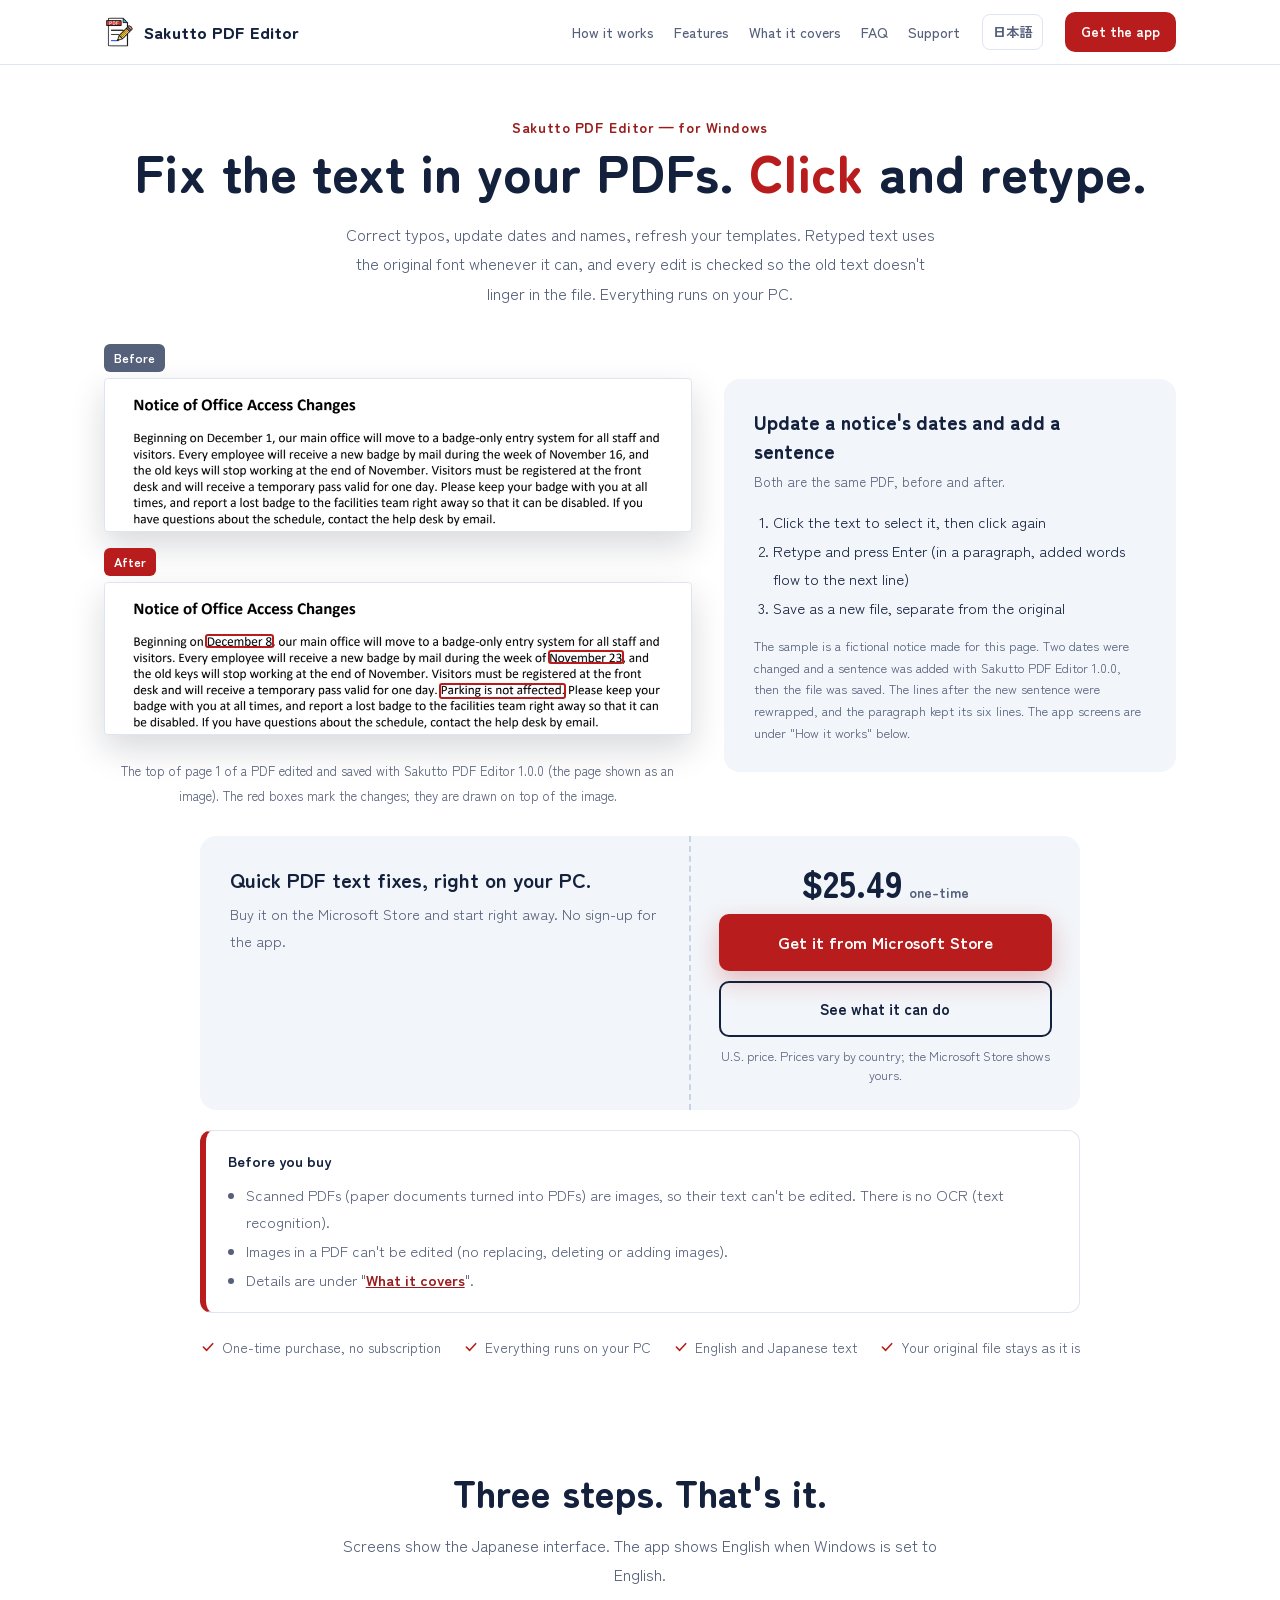
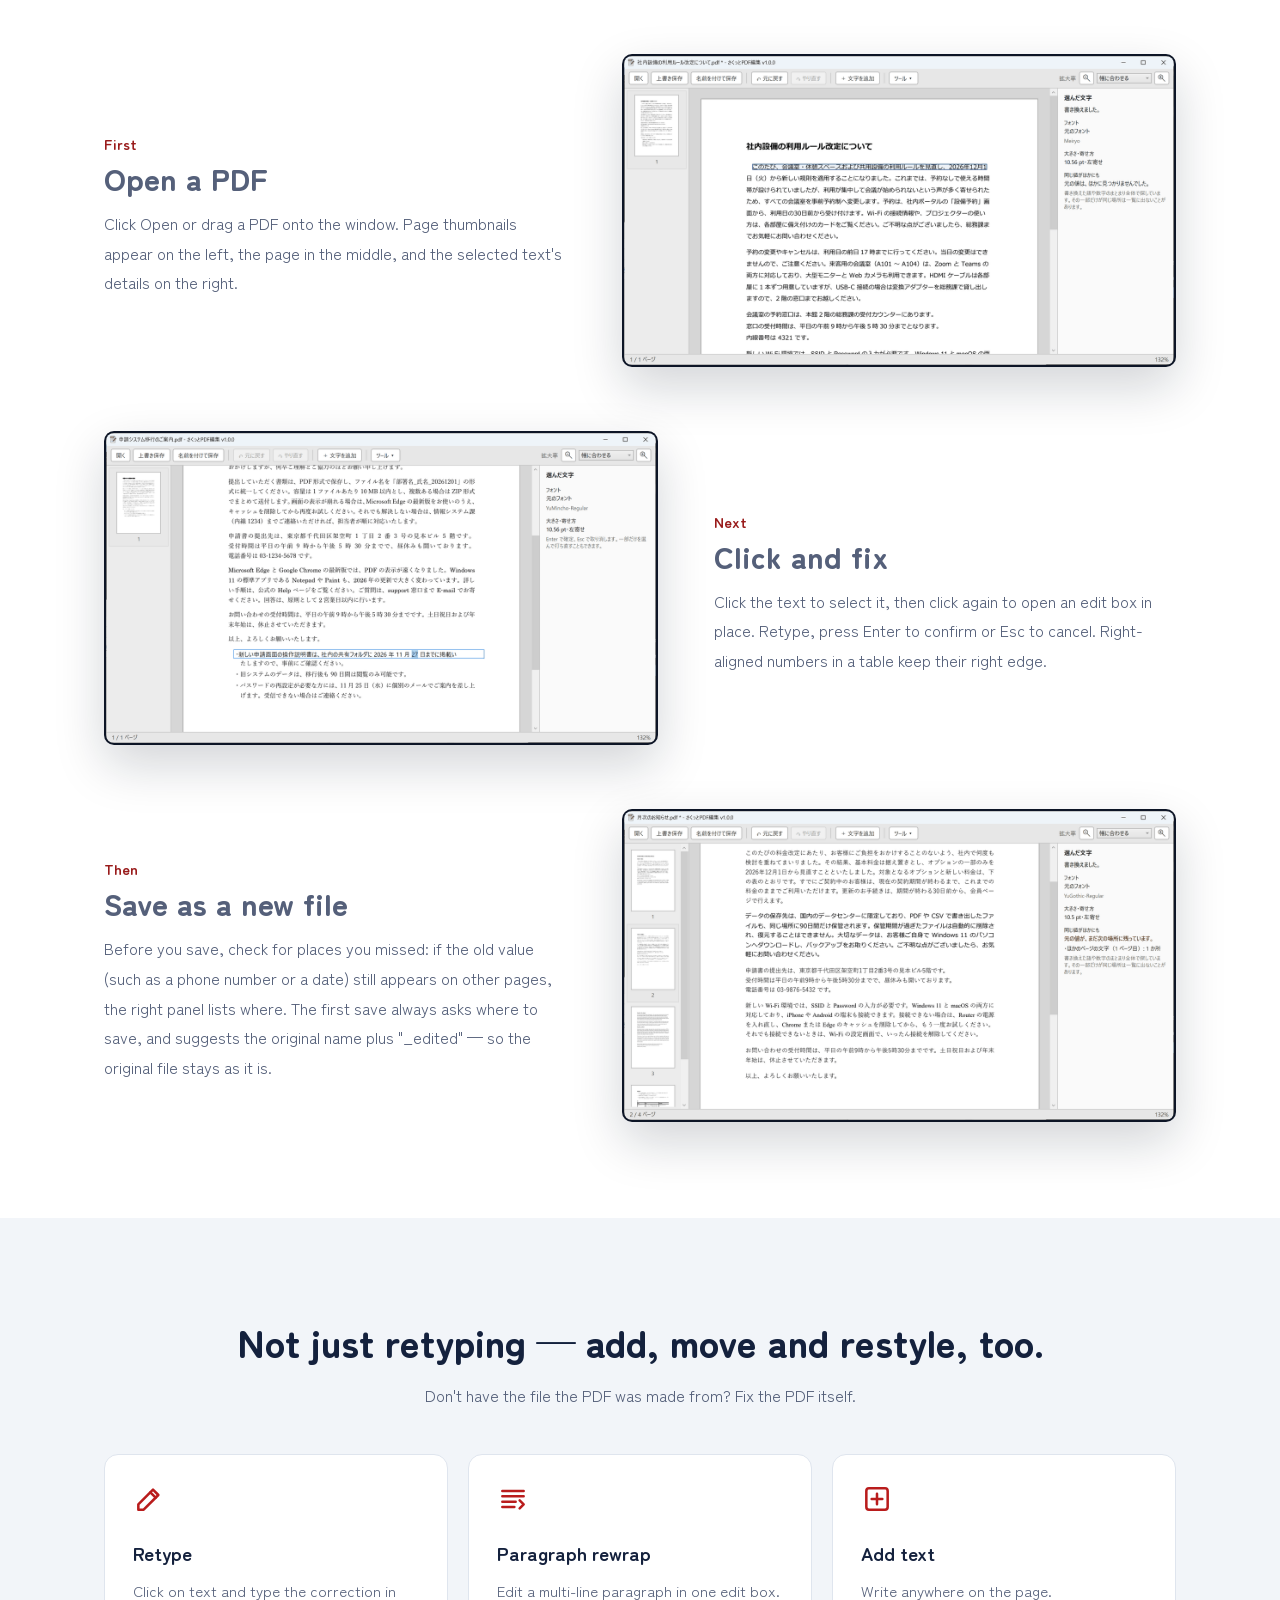
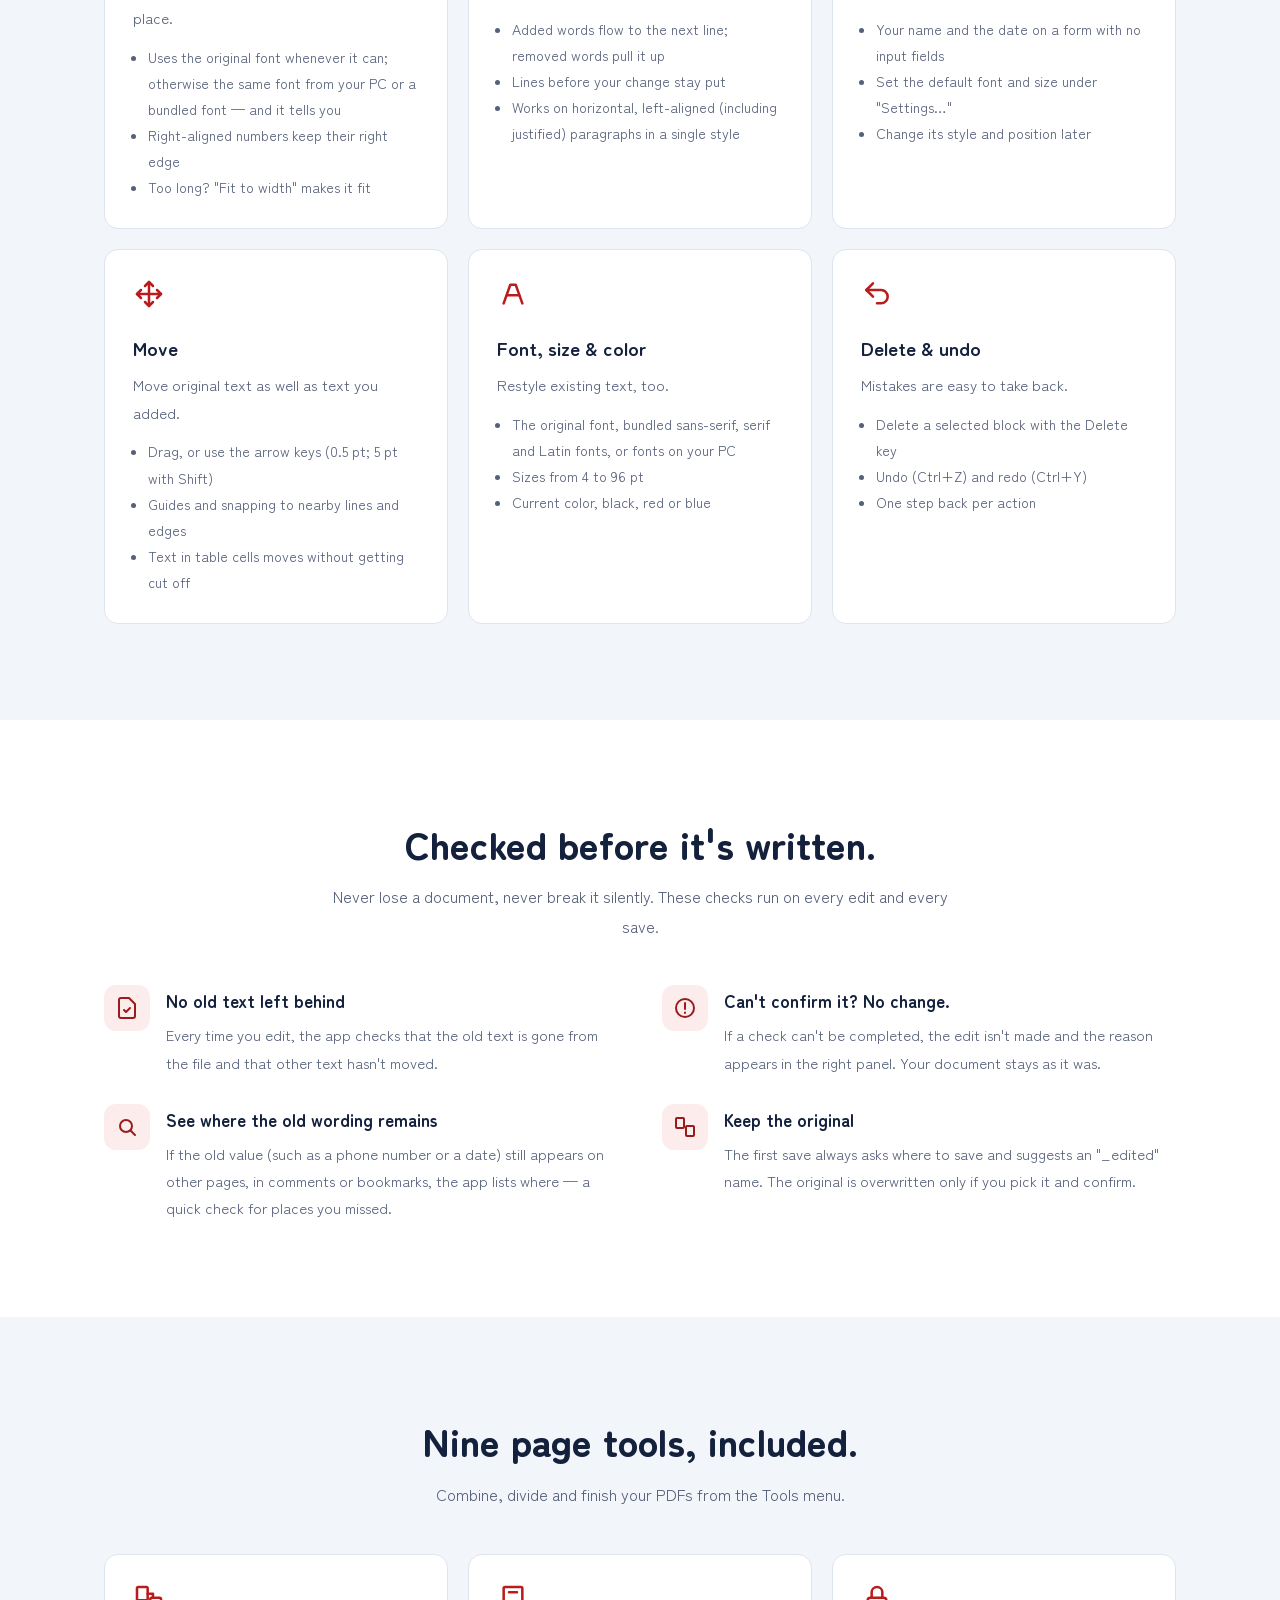
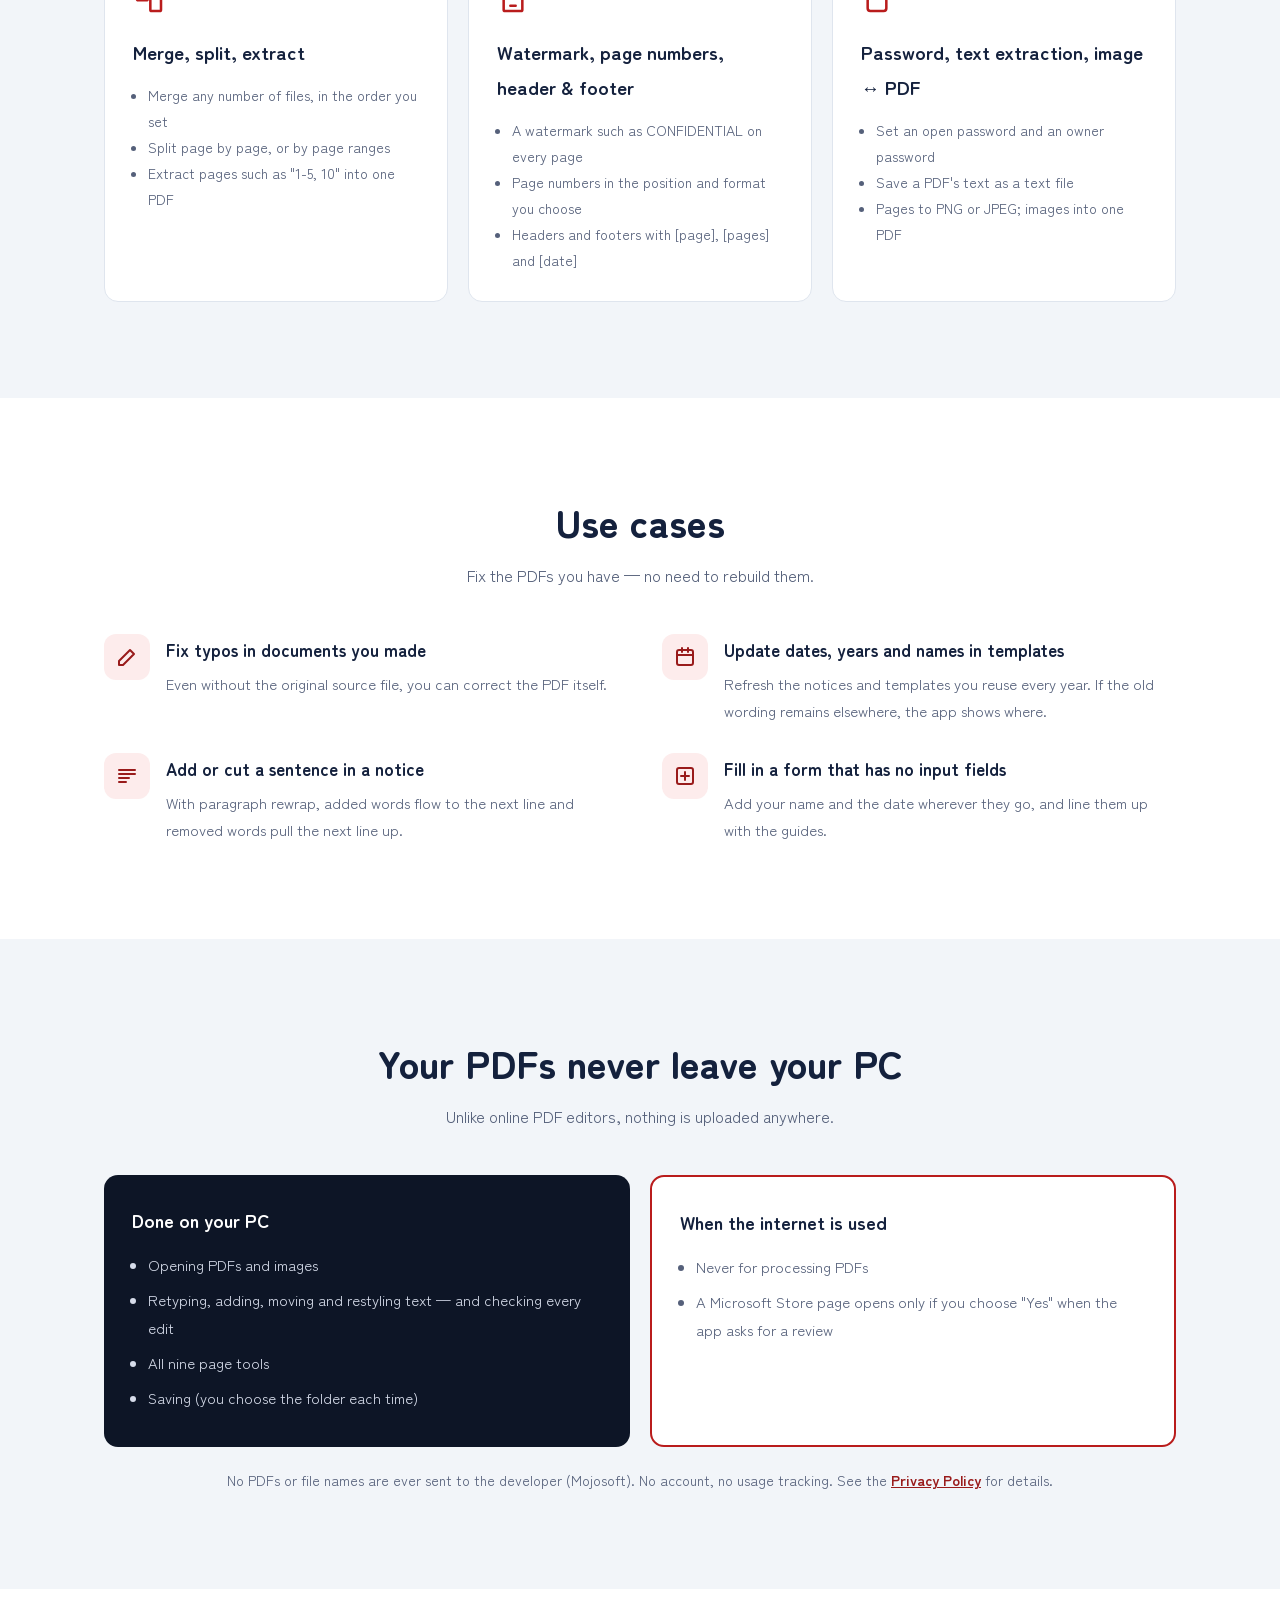
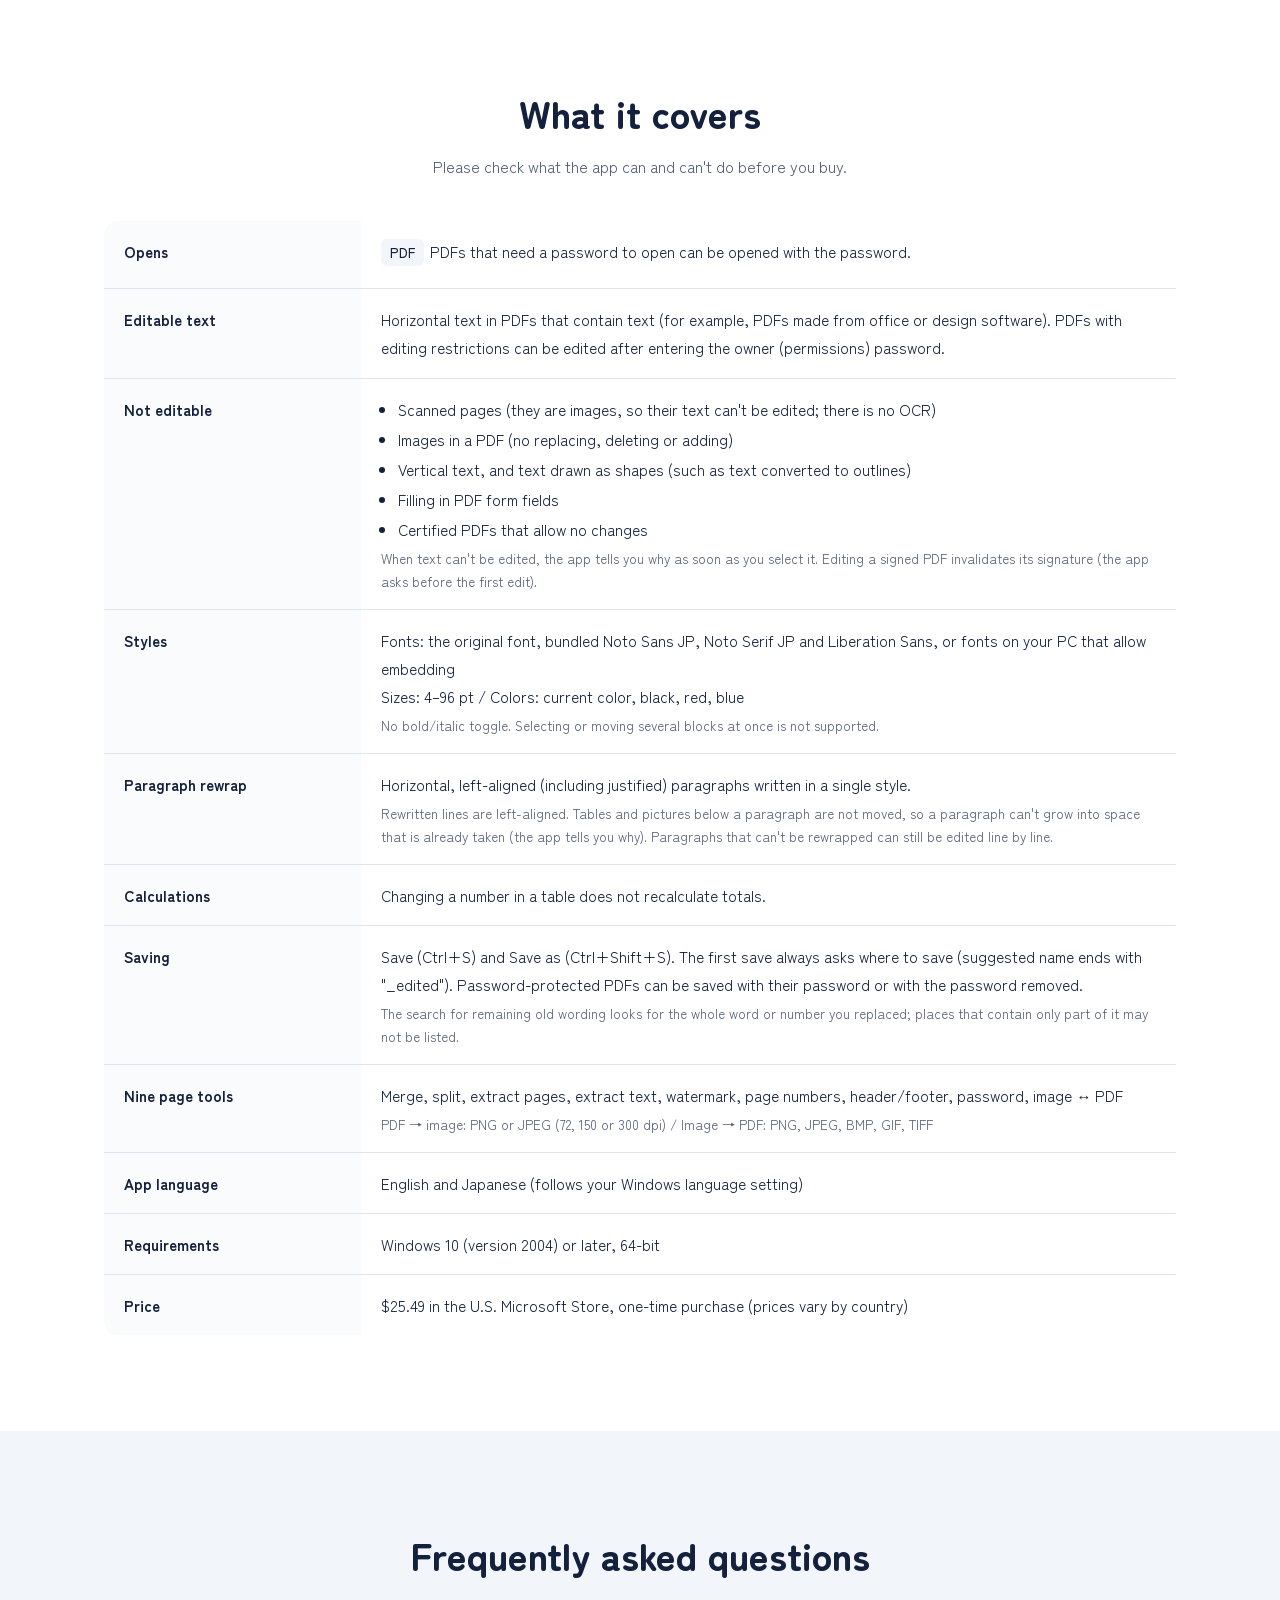
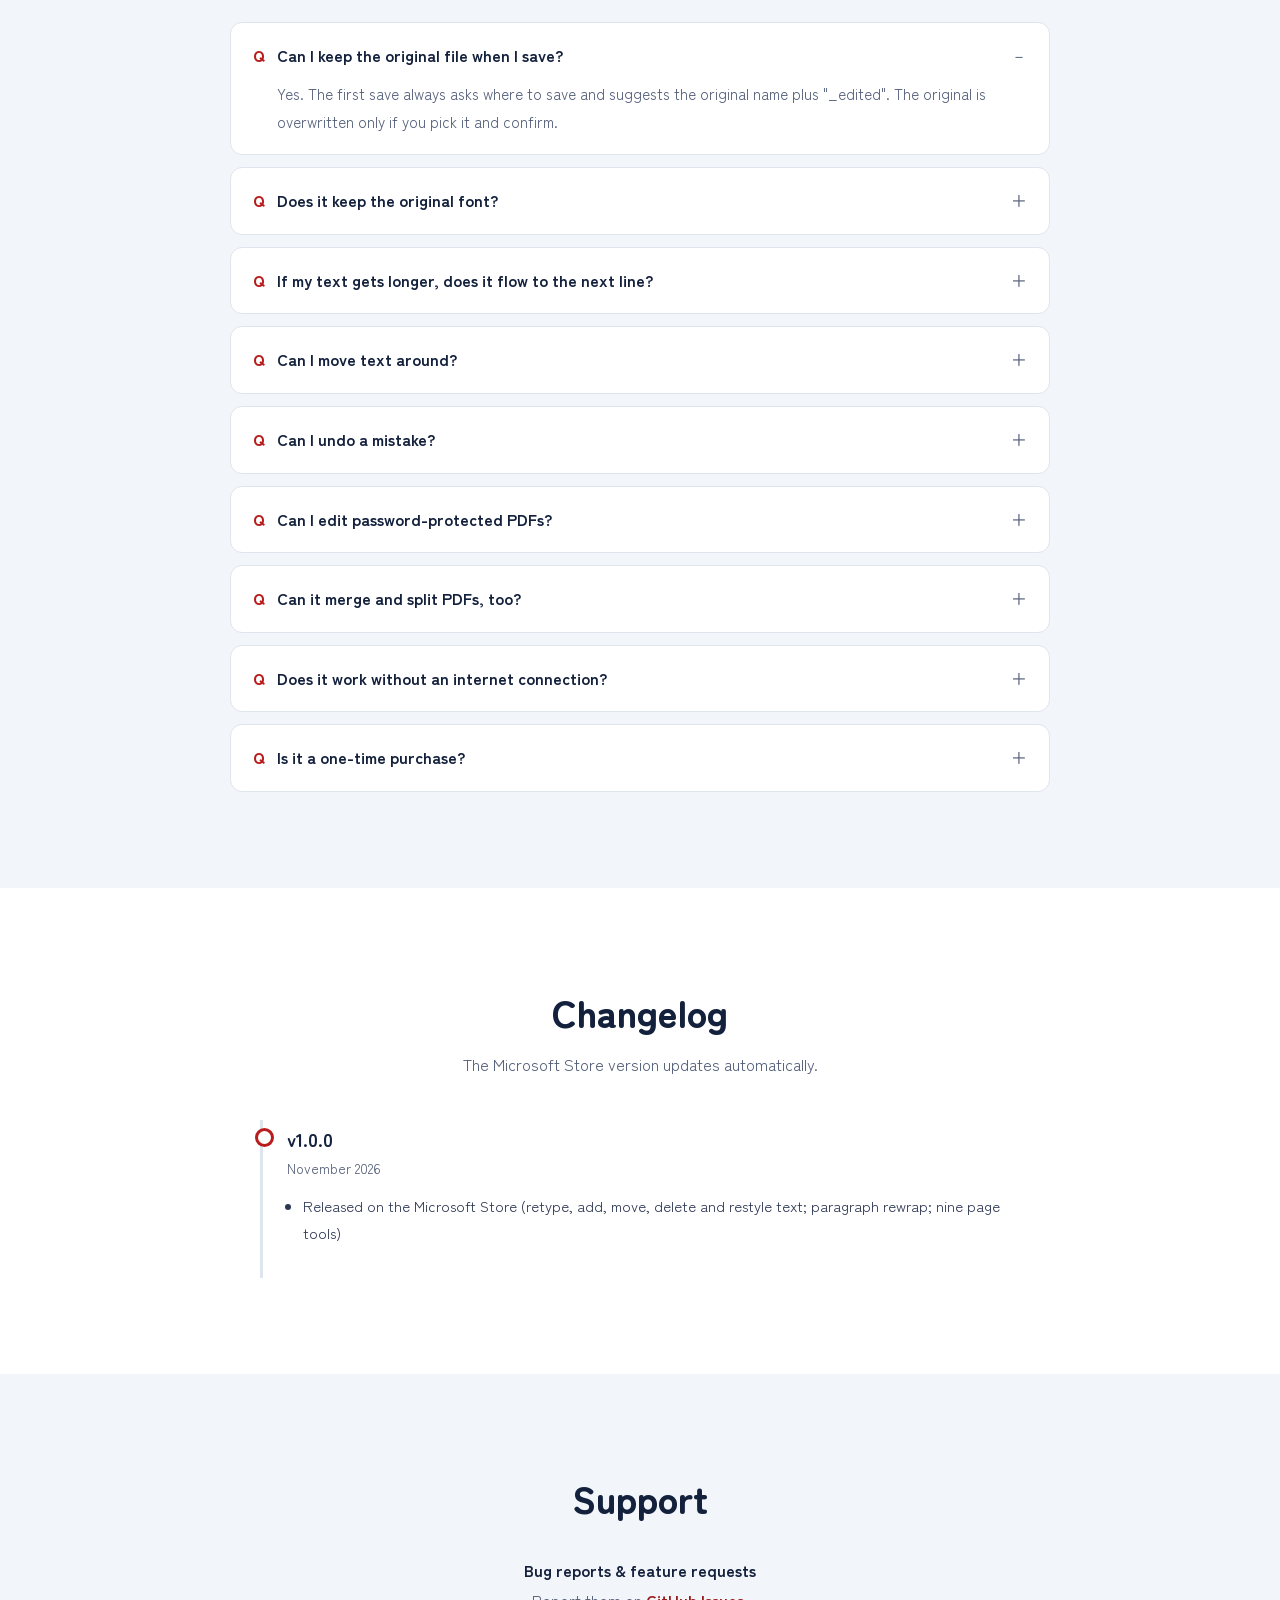
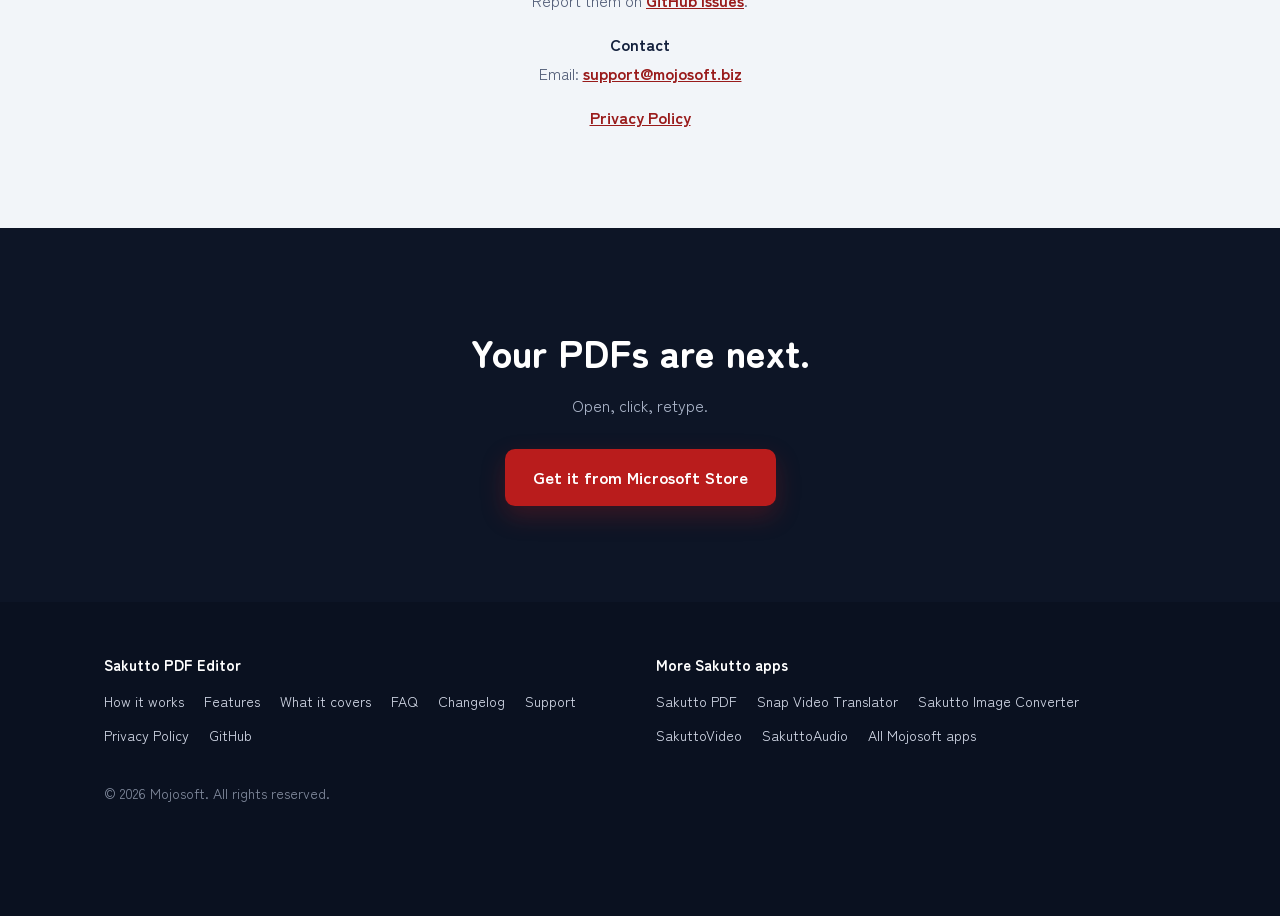
==== en/index.html @ 3d49345f "feat(lp): さくっとPDF編集 LP 初版（日英・プライバシーポリシー） Co-Authored-By: Claude Opus 5.5 <noreply@anthropic.com>" ====
<!DOCTYPE html>
<html lang="en">
<head>
<meta charset="UTF-8">
<meta name="viewport" content="width=device-width, initial-scale=1.0">
<title>Sakutto PDF Editor | Edit, Add &amp; Move PDF Text on Windows, Offline</title>
<meta name="description" content="Click on text in a PDF and retype it right on the page. Fix typos, update dates and names, add or move text, change the font, size and color, and rewrap paragraphs. Nine page tools included. Runs entirely on your PC. One-time purchase.">
<link rel="icon" type="image/x-icon" href="../favicon.ico">
<link rel="icon" type="image/png" sizes="32x32" href="../favicon-32.png">
<link rel="apple-touch-icon" href="../apple-touch-icon.png">
<link rel="canonical" href="https://mojosoftjp.github.io/sakutto-pdf-editor/en/">
<link rel="alternate" href="https://mojosoftjp.github.io/sakutto-pdf-editor/" hreflang="ja">
<link rel="alternate" href="https://mojosoftjp.github.io/sakutto-pdf-editor/en/" hreflang="en">
<link rel="alternate" href="https://mojosoftjp.github.io/sakutto-pdf-editor/" hreflang="x-default">
<meta name="robots" content="index, follow, max-image-preview:large">
<meta property="og:title" content="Sakutto PDF Editor | Edit, Add &amp; Move PDF Text on Windows, Offline">
<meta property="og:description" content="Click on text in a PDF and retype it right on the page. Fix typos, update dates and names, add or move text, change the font, size and color, and rewrap paragraphs. Nine page tools included. Runs entirely on your PC. One-time purchase.">
<meta property="og:url" content="https://mojosoftjp.github.io/sakutto-pdf-editor/en/">
<meta property="og:type" content="website">
<meta property="og:site_name" content="Mojosoft">
<meta property="og:locale" content="en_US">
<meta name="twitter:title" content="Sakutto PDF Editor | Edit, Add &amp; Move PDF Text on Windows, Offline">
<meta name="twitter:description" content="Click on text in a PDF and retype it right on the page. Fix typos, update dates and names, add or move text, change the font, size and color, and rewrap paragraphs. Nine page tools included. Runs entirely on your PC. One-time purchase.">
<meta property="og:image" content="https://mojosoftjp.github.io/sakutto-pdf-editor/ss1_ja.png">
<meta name="twitter:image" content="https://mojosoftjp.github.io/sakutto-pdf-editor/ss1_ja.png">
<meta property="og:image:alt" content="Sakutto PDF Editor (Japanese interface): retyping text in a PDF by clicking on it">
<meta name="twitter:image:alt" content="Sakutto PDF Editor (Japanese interface): retyping text in a PDF by clicking on it">
<meta property="og:image:width" content="1280">
<meta property="og:image:height" content="720">
<meta name="twitter:card" content="summary_large_image">
<link rel="preconnect" href="https://fonts.googleapis.com">
<link rel="preconnect" href="https://fonts.gstatic.com" crossorigin>
<link href="https://fonts.googleapis.com/css2?family=Zen+Kaku+Gothic+New:wght@400;500;700&family=Zen+Maru+Gothic:wght@700;900&display=swap" rel="stylesheet">
<link rel="stylesheet" href="../style.css">
<script type="application/ld+json">
{
  "@context": "https://schema.org",
  "@graph": [
    {
      "@type": "SoftwareApplication",
      "@id": "https://mojosoftjp.github.io/sakutto-pdf-editor/en/#software",
      "name": "Sakutto PDF Editor",
      "alternateName": "さくっとPDF編集",
      "url": "https://mojosoftjp.github.io/sakutto-pdf-editor/en/",
      "description": "Click on text in a PDF and retype it right on the page. Fix typos, update dates and names, add or move text, change the font, size and color, and rewrap paragraphs. Nine page tools included. Runs entirely on your PC. One-time purchase.",
      "image": "https://mojosoftjp.github.io/sakutto-pdf-editor/ss1_ja.png",
      "operatingSystem": "Windows",
      "applicationCategory": "UtilitiesApplication",
      "inLanguage": "en",
      "offers": {
        "@type": "Offer",
        "price": "25.49",
        "priceCurrency": "USD",
        "availability": "https://schema.org/InStock",
        "url": "https://apps.microsoft.com/detail/TODO-STORE-ID"
      },
      "sameAs": [
        "https://apps.microsoft.com/detail/TODO-STORE-ID"
      ],
      "publisher": {
        "@type": "Organization",
        "@id": "https://mojosoft.biz/#organization",
        "name": "Mojosoft",
        "url": "https://mojosoft.biz/"
      }
    },
    {
      "@type": "BreadcrumbList",
      "@id": "https://mojosoftjp.github.io/sakutto-pdf-editor/en/#breadcrumb",
      "itemListElement": [
        {
          "@type": "ListItem",
          "position": 1,
          "name": "Mojosoft",
          "item": "https://mojosoft.biz/"
        },
        {
          "@type": "ListItem",
          "position": 2,
          "name": "Sakutto PDF Editor",
          "item": "https://mojosoftjp.github.io/sakutto-pdf-editor/en/"
        }
      ]
    },
    {
      "@type": "WebPage",
      "@id": "https://mojosoftjp.github.io/sakutto-pdf-editor/en/#webpage",
      "url": "https://mojosoftjp.github.io/sakutto-pdf-editor/en/",
      "name": "Sakutto PDF Editor | Edit, Add & Move PDF Text on Windows, Offline",
      "inLanguage": "en",
      "mainEntity": {
        "@id": "https://mojosoftjp.github.io/sakutto-pdf-editor/en/#software"
      },
      "breadcrumb": {
        "@id": "https://mojosoftjp.github.io/sakutto-pdf-editor/en/#breadcrumb"
      }
    }
  ]
}
</script>
</head>
<body>

<header class="site-header"><div class="wrap">
  <a class="brand" href="./"><img src="../logo-96.png" alt="" width="30" height="30">Sakutto PDF Editor</a>
  <nav class="site-nav" aria-label="On this page">
    <a href="#how">How it works</a><a href="#features">Features</a><a href="#scope">What it covers</a><a href="#faq">FAQ</a><a href="#support">Support</a>
  </nav>
  <a class="lang" href="../" hreflang="ja" lang="ja">日本語</a>
  <a class="btn btn-main btn-sm" href="https://apps.microsoft.com/detail/TODO-STORE-ID?cid=lp-en">Get the app</a>
</div></header>

<main>
<div class="hero"><div class="wrap">
  <h1><span class="eyebrow">Sakutto PDF Editor — for Windows</span>Fix the text in your PDFs. <span class="nb"><b>Click</b> and retype.</span></h1>
  <p class="lede">Correct typos, update dates and names, refresh your templates. Retyped text uses the original font whenever it can, and every edit is checked so the old text doesn't linger in the file. Everything runs on your PC.</p>

  <div class="result">
    <figure class="result-shot pair">
      <div class="pair-item"><span class="pair-label">Before</span><div class="paper"><img src="../pdf_en_before.png" alt="The top of page 1 of a fictional notice, &quot;Notice of Office Access Changes&quot;, before editing. The first line begins &quot;Beginning on December 1&quot;" width="1069" height="277"></div></div>
      <div class="pair-item after"><span class="pair-label">After</span><div class="paper shot"><img src="../pdf_en_after.png" alt="The same part after editing: the dates now read &quot;December 8&quot; and &quot;November 23&quot;, and the sentence &quot;Parking is not affected.&quot; was added in line 4, with the lines after it rewrapped. The paragraph still has six lines" width="1069" height="277"><span class="mark" aria-hidden="true" style="--l:17.12%;--t:33.97%;--w:11.7%;--h:9.29%"></span><span class="mark" aria-hidden="true" style="--l:75.54%;--t:44.64%;--w:12.99%;--h:9.29%"></span><span class="mark" aria-hidden="true" style="--l:57.03%;--t:66.02%;--w:21.67%;--h:10.72%"></span></div></div>
      <figcaption>The top of page 1 of a PDF edited and saved with Sakutto PDF Editor 1.0.0 (the page shown as an image). The red boxes mark the changes; they are drawn on top of the image.</figcaption>
    </figure>
    <div class="nums">
      <h2 id="h-demo">Update a notice's dates and add a sentence</h2>
      <p class="nums-src">Both are the same PDF, before and after.</p>
      <ol class="nums-steps"><li>Click the text to select it, then click again</li><li>Retype and press Enter (in a paragraph, added words flow to the next line)</li><li>Save as a new file, separate from the original</li></ol>
      <p class="nums-note">The sample is a fictional notice made for this page. Two dates were changed and a sentence was added with Sakutto PDF Editor 1.0.0, then the file was saved. The lines after the new sentence were rewrapped, and the paragraph kept its six lines. The app screens are under "How it works" below.</p>
    </div>
  </div>

  <div class="ticket">
    <div class="l"><b>Quick PDF text fixes, right on your PC.</b><p>Buy it on the Microsoft Store and start right away. No sign-up for the app.</p></div>
    <div class="r">
      <p class="ticket-price">$25.49<small>one-time</small></p>
      <a class="btn btn-main" href="https://apps.microsoft.com/detail/TODO-STORE-ID?cid=lp-en">Get it from Microsoft Store</a>
      <a class="btn btn-line" href="#features">See what it can do</a>
      <p class="ticket-note">U.S. price. Prices vary by country; the Microsoft Store shows yours.</p>
    </div>
  </div>
  <div class="notice">
    <b>Before you buy</b>
    <ul>
      <li>Scanned PDFs (paper documents turned into PDFs) are images, so their text can't be edited. There is no OCR (text recognition).</li>
      <li>Images in a PDF can't be edited (no replacing, deleting or adding images).</li>
      <li>Details are under "<a href="#scope">What it covers</a>".</li>
    </ul>
  </div>
  <div class="assure">
    <span><svg viewBox="0 0 24 24"><path d="M5 12l5 5 9-10"/></svg>One-time purchase, no subscription</span>
    <span><svg viewBox="0 0 24 24"><path d="M5 12l5 5 9-10"/></svg>Everything runs on your PC</span>
    <span><svg viewBox="0 0 24 24"><path d="M5 12l5 5 9-10"/></svg>English and Japanese text</span>
    <span><svg viewBox="0 0 24 24"><path d="M5 12l5 5 9-10"/></svg>Your original file stays as it is</span>
  </div>
</div></div>

<section id="how"><div class="wrap">
  <h2 class="h2 center">Three steps. That's it.</h2>
  <p class="sub center">Screens show the Japanese interface. The app shows English when Windows is set to English.</p>
  <div class="row">
    <div class="txt"><p class="verb"><small>First</small>Open a PDF</p><p>Click Open or drag a PDF onto the window. Page thumbnails appear on the left, the page in the middle, and the selected text's details on the right.</p></div>
    <div class="frame"><img src="../ss3_ja.png" alt="The app window (Japanese interface) with a fictional notice open and the first line of a paragraph selected: page thumbnails on the left, the page in the middle, and the selected text's details on the right" width="1280" height="720" loading="lazy"></div>
  </div>
  <div class="row">
    <div class="txt"><p class="verb"><small>Next</small>Click and fix</p><p>Click the text to select it, then click again to open an edit box in place. Retype, press Enter to confirm or Esc to cancel. Right-aligned numbers in a table keep their right edge.</p></div>
    <div class="frame"><img src="../ss1_ja.png" alt="(Japanese interface) A one-line edit box opened in place on a list item, with the date being retyped to the 27th. The right panel shows the original font, YuMincho-Regular, and 10.56 pt, left-aligned" width="1280" height="720" loading="lazy"></div>
  </div>
  <div class="row">
    <div class="txt"><p class="verb"><small>Then</small>Save as a new file</p><p>Before you save, check for places you missed: if the old value (such as a phone number or a date) still appears on other pages, the right panel lists where. The first save always asks where to save, and suggests the original name plus "_edited" — so the original file stays as it is.</p></div>
    <div class="frame"><img src="../ss5_ja.png" alt="(Japanese interface) After a phone number on page 2 was retyped, the right panel says the old value still appears in one place: in the text of page 1" width="1280" height="720" loading="lazy"></div>
  </div>
</div></section>

<section id="features" class="soft"><div class="wrap">
  <div class="center"><h2 class="h2">Not just retyping — add, move and restyle, too.</h2><p class="sub">Don't have the file the PDF was made from? Fix the PDF itself.</p></div>
  <div class="features three">
    <div class="feature"><svg viewBox="0 0 24 24"><path d="M4 20h4L19 9l-4-4L4 16z"/><path d="M13 7l4 4"/></svg><h3>Retype</h3><p>Click on text and type the correction in place.</p><ul><li>Uses the original font whenever it can; otherwise the same font from your PC or a bundled font — and it tells you</li><li>Right-aligned numbers keep their right edge</li><li>Too long? "Fit to width" makes it fit</li></ul></div>
    <div class="feature"><svg viewBox="0 0 24 24"><path d="M4 6h16M4 10h16M4 14h10"/><path d="M17 13l3 3-3 3"/><path d="M4 18h9"/></svg><h3>Paragraph rewrap</h3><p>Edit a multi-line paragraph in one edit box.</p><ul><li>Added words flow to the next line; removed words pull it up</li><li>Lines before your change stay put</li><li>Works on horizontal, left-aligned (including justified) paragraphs in a single style</li></ul></div>
    <div class="feature"><svg viewBox="0 0 24 24"><rect x="4" y="4" width="16" height="16" rx="2"/><path d="M12 8v8M8 12h8"/></svg><h3>Add text</h3><p>Write anywhere on the page.</p><ul><li>Your name and the date on a form with no input fields</li><li>Set the default font and size under "Settings…"</li><li>Change its style and position later</li></ul></div>
    <div class="feature"><svg viewBox="0 0 24 24"><path d="M12 3v18M3 12h18"/><path d="M9 6l3-3 3 3M9 18l3 3 3-3M6 9l-3 3 3 3M18 9l3 3-3 3"/></svg><h3>Move</h3><p>Move original text as well as text you added.</p><ul><li>Drag, or use the arrow keys (0.5 pt; 5 pt with Shift)</li><li>Guides and snapping to nearby lines and edges</li><li>Text in table cells moves without getting cut off</li></ul></div>
    <div class="feature"><svg viewBox="0 0 24 24"><path d="M5 19L10 5h4l5 14"/><path d="M7.5 13h9"/></svg><h3>Font, size &amp; color</h3><p>Restyle existing text, too.</p><ul><li>The original font, bundled sans-serif, serif and Latin fonts, or fonts on your PC</li><li>Sizes from 4 to 96 pt</li><li>Current color, black, red or blue</li></ul></div>
    <div class="feature"><svg viewBox="0 0 24 24"><path d="M9 14L4 9l5-5"/><path d="M4 9h11a5 5 0 0 1 0 10h-3"/></svg><h3>Delete &amp; undo</h3><p>Mistakes are easy to take back.</p><ul><li>Delete a selected block with the Delete key</li><li>Undo (Ctrl+Z) and redo (Ctrl+Y)</li><li>One step back per action</li></ul></div>
  </div>
</div></section>

<section id="check"><div class="wrap">
  <div class="center"><h2 class="h2">Checked before it's written.</h2><p class="sub">Never lose a document, never break it silently. These checks run on every edit and every save.</p></div>
  <div class="cases">
    <div class="case"><div class="ic"><svg viewBox="0 0 24 24"><path d="M14 2H6a2 2 0 0 0-2 2v16a2 2 0 0 0 2 2h12a2 2 0 0 0 2-2V8z"/><path d="M9 14l2 2 4-4"/></svg></div><div><h3>No old text left behind</h3><p>Every time you edit, the app checks that the old text is gone from the file and that other text hasn't moved.</p></div></div>
    <div class="case"><div class="ic"><svg viewBox="0 0 24 24"><circle cx="12" cy="12" r="9"/><path d="M12 7v6M12 16.5v.5"/></svg></div><div><h3>Can't confirm it? No change.</h3><p>If a check can't be completed, the edit isn't made and the reason appears in the right panel. Your document stays as it was.</p></div></div>
    <div class="case"><div class="ic"><svg viewBox="0 0 24 24"><circle cx="11" cy="11" r="6"/><path d="M20 20l-4.5-4.5"/></svg></div><div><h3>See where the old wording remains</h3><p>If the old value (such as a phone number or a date) still appears on other pages, in comments or bookmarks, the app lists where — a quick check for places you missed.</p></div></div>
    <div class="case"><div class="ic"><svg viewBox="0 0 24 24"><rect x="3" y="3" width="8" height="10" rx="1"/><rect x="13" y="11" width="8" height="10" rx="1"/></svg></div><div><h3>Keep the original</h3><p>The first save always asks where to save and suggests an "_edited" name. The original is overwritten only if you pick it and confirm.</p></div></div>
  </div>
</div></section>

<section id="tools" class="soft"><div class="wrap">
  <div class="center"><h2 class="h2">Nine page tools, included.</h2><p class="sub">Combine, divide and finish your PDFs from the Tools menu.</p></div>
  <div class="features three">
    <div class="feature"><svg viewBox="0 0 24 24"><rect x="3" y="3" width="8" height="10" rx="1"/><rect x="13" y="11" width="8" height="10" rx="1"/><path d="M11 8h4v3"/></svg><h3>Merge, split, extract</h3><ul><li>Merge any number of files, in the order you set</li><li>Split page by page, or by page ranges</li><li>Extract pages such as "1-5, 10" into one PDF</li></ul></div>
    <div class="feature"><svg viewBox="0 0 24 24"><rect x="5" y="3" width="14" height="18" rx="1"/><path d="M9 7h6M10 17h4"/></svg><h3>Watermark, page numbers, header &amp; footer</h3><ul><li>A watermark such as CONFIDENTIAL on every page</li><li>Page numbers in the position and format you choose</li><li>Headers and footers with [page], [pages] and [date]</li></ul></div>
    <div class="feature"><svg viewBox="0 0 24 24"><rect x="5" y="11" width="14" height="10" rx="2"/><path d="M8 11V7a4 4 0 0 1 8 0v4"/></svg><h3>Password, text extraction, image ↔ PDF</h3><ul><li>Set an open password and an owner password</li><li>Save a PDF's text as a text file</li><li>Pages to PNG or JPEG; images into one PDF</li></ul></div>
  </div>
</div></section>

<section id="use-cases"><div class="wrap">
  <div class="center"><h2 class="h2">Use cases</h2><p class="sub">Fix the PDFs you have — no need to rebuild them.</p></div>
  <div class="cases">
    <div class="case"><div class="ic"><svg viewBox="0 0 24 24"><path d="M4 20h4L19 9l-4-4L4 16z"/></svg></div><div><h3>Fix typos in documents you made</h3><p>Even without the original source file, you can correct the PDF itself.</p></div></div>
    <div class="case"><div class="ic"><svg viewBox="0 0 24 24"><rect x="4" y="5" width="16" height="15" rx="2"/><path d="M4 10h16M9 3v4M15 3v4"/></svg></div><div><h3>Update dates, years and names in templates</h3><p>Refresh the notices and templates you reuse every year. If the old wording remains elsewhere, the app shows where.</p></div></div>
    <div class="case"><div class="ic"><svg viewBox="0 0 24 24"><path d="M4 6h16M4 10h16M4 14h10M4 18h7"/></svg></div><div><h3>Add or cut a sentence in a notice</h3><p>With paragraph rewrap, added words flow to the next line and removed words pull the next line up.</p></div></div>
    <div class="case"><div class="ic"><svg viewBox="0 0 24 24"><rect x="4" y="4" width="16" height="16" rx="2"/><path d="M8 12h8M12 8v8"/></svg></div><div><h3>Fill in a form that has no input fields</h3><p>Add your name and the date wherever they go, and line them up with the guides.</p></div></div>
  </div>
</div></section>

<section id="data-flow" class="soft"><div class="wrap">
  <div class="center"><h2 class="h2">Your PDFs never leave your PC</h2><p class="sub">Unlike online PDF editors, nothing is uploaded anywhere.</p></div>
  <div class="flow">
    <div class="pc"><h3>Done on your PC</h3><ul><li>Opening PDFs and images</li><li>Retyping, adding, moving and restyling text — and checking every edit</li><li>All nine page tools</li><li>Saving (you choose the folder each time)</li></ul></div>
    <div class="net"><h3>When the internet is used</h3><ul><li>Never for processing PDFs</li><li>A Microsoft Store page opens only if you choose "Yes" when the app asks for a review</li></ul></div>
  </div>
  <p class="flow-note center">No PDFs or file names are ever sent to the developer (Mojosoft). No account, no usage tracking. See the <a href="privacy.html">Privacy Policy</a> for details.</p>
</div></section>

<section id="scope"><div class="wrap">
  <div class="center"><h2 class="h2">What it covers</h2><p class="sub">Please check what the app can and can't do before you buy.</p></div>
  <table class="spec">
    <tr><th scope="row">Opens</th><td><span>PDF</span>PDFs that need a password to open can be opened with the password.</td></tr>
    <tr><th scope="row">Editable text</th><td>Horizontal text in PDFs that contain text (for example, PDFs made from office or design software). PDFs with editing restrictions can be edited after entering the owner (permissions) password.</td></tr>
    <tr><th scope="row">Not editable</th><td><ul><li>Scanned pages (they are images, so their text can't be edited; there is no OCR)</li><li>Images in a PDF (no replacing, deleting or adding)</li><li>Vertical text, and text drawn as shapes (such as text converted to outlines)</li><li>Filling in PDF form fields</li><li>Certified PDFs that allow no changes</li></ul><small>When text can't be edited, the app tells you why as soon as you select it. Editing a signed PDF invalidates its signature (the app asks before the first edit).</small></td></tr>
    <tr><th scope="row">Styles</th><td>Fonts: the original font, bundled Noto Sans JP, Noto Serif JP and Liberation Sans, or fonts on your PC that allow embedding<br>Sizes: 4–96 pt / Colors: current color, black, red, blue<small>No bold/italic toggle. Selecting or moving several blocks at once is not supported.</small></td></tr>
    <tr><th scope="row">Paragraph rewrap</th><td>Horizontal, left-aligned (including justified) paragraphs written in a single style.<small>Rewritten lines are left-aligned. Tables and pictures below a paragraph are not moved, so a paragraph can't grow into space that is already taken (the app tells you why). Paragraphs that can't be rewrapped can still be edited line by line.</small></td></tr>
    <tr><th scope="row">Calculations</th><td>Changing a number in a table does not recalculate totals.</td></tr>
    <tr><th scope="row">Saving</th><td>Save (Ctrl+S) and Save as (Ctrl+Shift+S). The first save always asks where to save (suggested name ends with "_edited"). Password-protected PDFs can be saved with their password or with the password removed.<small>The search for remaining old wording looks for the whole word or number you replaced; places that contain only part of it may not be listed.</small></td></tr>
    <tr><th scope="row">Nine page tools</th><td>Merge, split, extract pages, extract text, watermark, page numbers, header/footer, password, image ↔ PDF<small>PDF → image: PNG or JPEG (72, 150 or 300 dpi) / Image → PDF: PNG, JPEG, BMP, GIF, TIFF</small></td></tr>
    <tr><th scope="row">App language</th><td>English and Japanese (follows your Windows language setting)</td></tr>
    <tr><th scope="row">Requirements</th><td>Windows 10 (version 2004) or later, 64-bit</td></tr>
    <tr><th scope="row">Price</th><td>$25.49 in the U.S. Microsoft Store, one-time purchase (prices vary by country)</td></tr>
  </table>
</div></section>

<section id="faq" class="soft"><div class="wrap">
  <h2 class="h2 center">Frequently asked questions</h2>
  <div class="faq">
    <details open><summary>Can I keep the original file when I save?</summary><p>Yes. The first save always asks where to save and suggests the original name plus "_edited". The original is overwritten only if you pick it and confirm.</p></details>
    <details><summary>Does it keep the original font?</summary><p>Yes, whenever it can. If a character can't be written in the original font, the app uses the same font from your PC or a bundled font, and tells you so in the right panel.</p></details>
    <details><summary>If my text gets longer, does it flow to the next line?</summary><p>Yes. A multi-line paragraph can be edited as a whole in one edit box, and added words flow to the next line. This works on horizontal, left-aligned (including justified) paragraphs in a single style.</p></details>
    <details><summary>Can I move text around?</summary><p>Yes. Both original text and text you added can be moved by dragging or with the arrow keys, with guides to line it up.</p></details>
    <details><summary>Can I undo a mistake?</summary><p>Yes. Undo (Ctrl+Z) takes back one action at a time, and Redo (Ctrl+Y) brings it back.</p></details>
    <details><summary>Can I edit password-protected PDFs?</summary><p>Yes. Enter the open password to open the file. For a PDF with editing restrictions, enter the owner (permissions) password to edit it.</p></details>
    <details><summary>Can it merge and split PDFs, too?</summary><p>Yes. The Tools menu has nine page tools: merge, split, extract pages, extract text, watermark, page numbers, header/footer, password and image ↔ PDF.</p></details>
    <details><summary>Does it work without an internet connection?</summary><p>Yes. Everything runs on your PC.</p></details>
    <details><summary>Is it a one-time purchase?</summary><p>Yes. Buy it once on the Microsoft Store and keep using it with no monthly fee.</p></details>
  </div>
</div></section>

<section id="changelog"><div class="wrap">
  <div class="center"><h2 class="h2">Changelog</h2><p class="sub">The Microsoft Store version updates automatically.</p></div>
  <div class="log">
    <article>
      <h3>v1.0.0</h3><time datetime="2026-11">November 2026</time>
      <ul><li>Released on the Microsoft Store (retype, add, move, delete and restyle text; paragraph rewrap; nine page tools)</li></ul>
    </article>
  </div>
</div></section>

<section id="support" class="soft"><div class="wrap">
  <h2 class="h2 center">Support</h2>
  <div class="support">
    <p><b>Bug reports &amp; feature requests</b><br>Report them on <a href="https://github.com/mojosoftjp/sakutto-pdf-editor/issues">GitHub Issues</a>.</p>
    <p><b>Contact</b><br>Email: <a href="mailto:support@mojosoft.biz">support@mojosoft.biz</a></p>
    <p><a href="privacy.html">Privacy Policy</a></p>
  </div>
</div></section>
</main>

<div class="band final on-dark"><div class="wrap">
  <h2 class="h2">Your PDFs are next.</h2>
  <p>Open, click, retype.</p>
  <div class="btns">
    <a class="btn btn-main" href="https://apps.microsoft.com/detail/TODO-STORE-ID?cid=lp-en">Get it from Microsoft Store</a>
  </div>
</div></div>

<footer class="site-footer"><div class="wrap">
  <div class="foot-grid">
    <div><h4>Sakutto PDF Editor</h4><div class="foot-links"><a href="#how">How it works</a><a href="#features">Features</a><a href="#scope">What it covers</a><a href="#faq">FAQ</a><a href="#changelog">Changelog</a><a href="#support">Support</a><a href="privacy.html">Privacy Policy</a><a href="https://github.com/mojosoftjp/sakutto-pdf-editor">GitHub</a></div></div>
    <div><h4>More Sakutto apps</h4><div class="foot-links"><a href="https://mojosoftjp.github.io/sakutto-pdf/en/">Sakutto PDF</a><a href="https://mojosoftjp.github.io/sakutto-videotranslator/en/">Snap Video Translator</a><a href="https://mojosoftjp.github.io/sakutto-imageconverter/en/">Sakutto Image Converter</a><a href="https://mojosoftjp.github.io/sakutto-videoconverter/en/">SakuttoVideo</a><a href="https://mojosoftjp.github.io/sakutto-audioconverter/en/">SakuttoAudio</a><a href="https://mojosoftjp.github.io/en/">All Mojosoft apps</a></div></div>
  </div>
  <p class="copyright">&copy; 2026 Mojosoft. All rights reserved.</p>
</div></footer>

<div class="sticky-cta">
  <a class="btn btn-main" href="https://apps.microsoft.com/detail/TODO-STORE-ID?cid=lp-en">Get it from Microsoft Store</a>
</div>
</body>
</html>
---- style.css ----
/* さくっとPDF LP — D design (light base, dark "screen" frames), same system as さくっと動画翻訳. Shared by / and /en/. */
:root{
  --bg:#ffffff; --panel:#f2f5f9; --ink:#14213d; --sub:#55607a; --line:#dfe5ee;
  --accent:#b91c1c; --accent-dark:#991b1b; --accent-soft:#fdecec; --accent-glow:rgba(185,28,28,.26); --accent-glow2:rgba(185,28,28,.32);
  --deep:#0d1526; --deep2:#16213a; --deep-sub:#aab4c8;
  --round:"Zen Maru Gothic","Hiragino Maru Gothic ProN","Meiryo",sans-serif;
  --body:"Zen Kaku Gothic New","Hiragino Sans","Meiryo",sans-serif;
  --radius:14px;
}
*{box-sizing:border-box;margin:0;padding:0}
html{scroll-behavior:smooth}
body{background:var(--bg);color:var(--ink);font-family:var(--body);line-height:1.85;-webkit-font-smoothing:antialiased}
img{max-width:100%;height:auto;display:block}
a{color:inherit}
p a,li a,.link{color:var(--accent-dark);font-weight:700}
.wrap{max-width:1120px;margin:0 auto;padding:0 24px}
.center{text-align:center}

/* buttons */
.btn{display:inline-flex;align-items:center;justify-content:center;gap:10px;text-decoration:none;font-weight:700;border-radius:10px;transition:transform .15s ease,box-shadow .15s ease,background .15s ease;line-height:1.4;text-align:center}
.btn-main{background:var(--accent);color:#fff;padding:17px 28px;font-size:1.04rem;box-shadow:0 10px 24px var(--accent-glow)}
.btn-main:hover{background:var(--accent-dark);transform:translateY(-2px);box-shadow:0 14px 30px var(--accent-glow2)}
.btn-line{border:2px solid var(--ink);color:var(--ink);padding:15px 22px;font-size:.96rem}
.btn-line:hover{background:var(--ink);color:#fff}
.on-dark .btn-line{border-color:#fff;color:#fff}
.on-dark .btn-line:hover{background:#fff;color:var(--ink)}
.btn-sm{padding:10px 16px;font-size:.86rem;box-shadow:none}
.btn small{font-weight:500;opacity:.9;font-size:.82em}
.btn svg{width:18px;height:18px;flex-shrink:0}

/* header */
.site-header{position:sticky;top:0;z-index:40;background:rgba(255,255,255,.94);backdrop-filter:saturate(160%) blur(10px);border-bottom:1px solid var(--line)}
.site-header .wrap{display:flex;align-items:center;gap:22px;height:64px}
.brand{display:flex;align-items:center;gap:10px;font-family:var(--round);font-weight:900;font-size:1.06rem;text-decoration:none;white-space:nowrap}
.brand img{width:30px;height:30px;border-radius:8px}
.site-nav{margin-left:auto;display:flex;gap:20px;font-size:.88rem;color:var(--sub)}
.site-nav a{text-decoration:none;font-weight:500}
.site-nav a:hover{color:var(--ink)}
.lang{font-size:.82rem;font-weight:700;text-decoration:none;color:var(--sub);border:1px solid var(--line);border-radius:8px;padding:5px 10px}
.lang:hover{color:var(--ink);border-color:var(--ink)}

/* hero */
.hero{padding:44px 0 8px}
.hero .eyebrow{display:block;text-align:center;font-weight:700;font-size:.9rem;color:var(--accent-dark);letter-spacing:.04em}
.hero h1{font-family:var(--round);font-weight:900;font-size:clamp(1.9rem,4.4vw,3.3rem);line-height:1.32;text-align:center;margin-top:8px}
.hero h1 b{color:var(--accent);font-weight:900}
.nb{display:inline-block}
.hero .lede{text-align:center;color:var(--sub);margin:14px auto 0;max-width:38em}

/* dark "screen" panel */
.player{margin:34px auto 0;max-width:1040px;background:var(--deep);border-radius:18px;padding:20px 22px 14px;box-shadow:0 30px 70px rgba(13,21,38,.28);color:#fff}
.player-top{display:flex;align-items:center;justify-content:space-between;gap:12px 18px;flex-wrap:wrap;margin-bottom:14px}
.player-top h2{font-family:var(--round);font-weight:700;font-size:1.02rem;line-height:1.5;color:#fff}
.player .hint{color:var(--deep-sub);font-size:.84rem;text-align:center;padding:12px 8px 2px}
.pill{font-size:.76rem;font-weight:700;color:#bff3ec;border:1px solid #2f6f69;border-radius:999px;padding:3px 12px;white-space:nowrap}

/* hero result: the real app screen (dark frame) + a light explanation card beside it */
.result{margin:34px auto 0;max-width:1080px;display:grid;grid-template-columns:1.3fr 1fr;gap:32px;align-items:center}
.result-shot figcaption{text-align:center;color:var(--sub);font-size:.82rem;margin-top:10px}
.shot{position:relative}
.shot .mark{position:absolute;left:var(--l);top:var(--t);width:var(--w);height:var(--h,3.6%);border:3px solid var(--accent);border-radius:6px;box-shadow:0 0 0 5px var(--accent-glow)}
.nums{background:var(--panel);border-radius:16px;padding:28px 30px}
.nums h2{font-family:var(--round);font-weight:900;font-size:1.22rem;line-height:1.5}
.nums-src{color:var(--sub);font-size:.84rem;margin-top:4px}
.nums-row{display:flex;align-items:baseline;justify-content:space-between;gap:12px;margin-top:14px}
.nums-row span{font-weight:700;color:var(--sub);font-size:.92rem}
.nums-row b{font-family:var(--round);font-weight:900;font-size:clamp(2.2rem,4.6vw,3rem);line-height:1.1}
.nums-row b small{font-size:.42em;margin-left:6px;color:var(--sub)}
.nums-row.after b{color:var(--accent-dark)}
.nums-cut{display:flex;align-items:center;gap:6px;justify-content:flex-end;font-family:var(--round);font-weight:900;color:var(--accent-dark);font-size:1.02rem;margin-top:4px}
.nums-cut svg{width:20px;height:20px;stroke:var(--accent);fill:none;stroke-width:2.6;stroke-linecap:round;stroke-linejoin:round}
.bars{margin-top:16px;display:grid;gap:8px}
.bar .track{display:block;height:14px;border-radius:7px;background:#dfe5ee;overflow:hidden}
.bar .fill{display:block;height:100%;min-width:8px;border-radius:7px;background:#8a96b3}
.bar.after .fill{background:var(--accent);width:var(--to);animation:shrink 1.6s cubic-bezier(.2,.7,.2,1) .4s both}
@keyframes shrink{from{width:100%}to{width:var(--to)}}
@media (prefers-reduced-motion:reduce){.bar.after .fill{animation:none}}
.nums-note{color:var(--sub);font-size:.8rem;margin-top:14px;line-height:1.7}

/* ticket CTA */
.ticket{margin:28px auto 0;max-width:880px;background:var(--panel);border-radius:16px;display:grid;grid-template-columns:1.25fr 1fr;overflow:hidden}
.ticket .l{padding:28px 30px}
.ticket .l b{font-family:var(--round);font-size:1.3rem;display:block;line-height:1.5}
.ticket .l p{color:var(--sub);font-size:.9rem;margin-top:6px}
.ticket .r{padding:26px 28px;display:flex;flex-direction:column;gap:10px;justify-content:center;border-left:2px dashed #c9d3e1}
.assure{display:flex;justify-content:center;flex-wrap:wrap;gap:8px 22px;margin:22px auto 0;font-size:.86rem;color:var(--sub)}
.assure span{display:inline-flex;align-items:center;gap:6px}
.assure svg{width:16px;height:16px;stroke:var(--accent);fill:none;stroke-width:2.4;stroke-linecap:round;stroke-linejoin:round}

/* sections */
section{padding:96px 0}
.h2{font-family:var(--round);font-weight:900;font-size:clamp(1.6rem,3.2vw,2.4rem);line-height:1.42}
.h2 + .sub{color:var(--sub);margin-top:12px;max-width:40em}
.center .h2 + .sub{margin-left:auto;margin-right:auto}
.band{background:var(--deep);color:#fff}
.band .h2 + .sub,.band .sub{color:var(--deep-sub)}
.soft{background:var(--panel)}

/* steps */
.row{display:grid;grid-template-columns:1fr 1.2fr;gap:56px;align-items:center;margin-top:64px}
.row:nth-of-type(even){grid-template-columns:1.2fr 1fr}
.row:nth-of-type(even) .txt{order:2}
.frame{background:var(--deep);border-radius:10px;padding:2px;box-shadow:0 20px 50px rgba(13,21,38,.18)}
.frame img{border-radius:8px}
.verb{font-family:var(--round);font-weight:900;font-size:1.9rem;line-height:1.25}
.verb small{display:block;font-size:.9rem;color:var(--accent-dark);font-weight:700;margin-bottom:6px}
.row .txt p{color:var(--sub);margin-top:12px}

/* features */
.features{display:grid;grid-template-columns:repeat(2,1fr);gap:20px;margin-top:44px}
.features.three{grid-template-columns:repeat(3,1fr)}
.feature{background:#fff;border:1px solid var(--line);border-radius:var(--radius);padding:28px}
.feature svg{width:32px;height:32px;stroke:var(--accent);fill:none;stroke-width:1.9;stroke-linecap:round;stroke-linejoin:round}
.feature h3{font-family:var(--round);font-size:1.18rem;margin-top:12px}
.feature p{color:var(--sub);font-size:.93rem;margin-top:6px}
.feature ul{margin-top:12px;padding-left:1.1em;color:var(--sub);font-size:.88rem}

/* review */
.voice{max-width:760px;margin:40px auto 0;background:#fff;border:1px solid var(--line);border-radius:var(--radius);padding:22px 26px;display:flex;gap:18px;align-items:flex-start}
.voice .stars{color:#f5a524;letter-spacing:2px;font-size:1.05rem;white-space:nowrap;line-height:1.6}
.voice blockquote{font-family:var(--round);font-weight:700;font-size:1.12rem;line-height:1.6}
.voice p{color:var(--sub);font-size:.86rem;margin-top:4px}

/* use cases */
.cases{display:grid;grid-template-columns:repeat(2,1fr);gap:28px 44px;margin-top:44px}
.case{display:flex;gap:16px;align-items:flex-start}
.case .ic{flex-shrink:0;width:46px;height:46px;border-radius:12px;background:var(--accent-soft);display:flex;align-items:center;justify-content:center}
.case svg{width:24px;height:24px;stroke:var(--accent-dark);fill:none;stroke-width:2;stroke-linecap:round;stroke-linejoin:round}
.case h3{font-family:var(--round);font-size:1.08rem}
.case p{color:var(--sub);font-size:.92rem;margin-top:4px}

/* data flow */
.flow{display:grid;grid-template-columns:1fr 1fr;gap:20px;margin-top:44px}
.flow > div{border-radius:var(--radius);padding:28px}
.flow .pc{background:var(--deep);color:#fff}
.flow .net{background:#fff;border:2px solid var(--accent)}
.flow h3{font-family:var(--round);font-size:1.15rem;display:flex;align-items:center;gap:10px}
.flow ul{margin-top:14px;padding-left:1.1em;font-size:.92rem}
.flow .pc ul{color:#d6dcea}.flow .net ul{color:var(--sub)}
.flow li{margin-bottom:8px}
.flow-note{margin-top:20px;color:var(--sub);font-size:.88rem}

/* formats */
.spec{width:100%;border-collapse:collapse;margin-top:40px;font-size:.95rem;background:#fff;border-radius:var(--radius);overflow:hidden}
.spec th,.spec td{text-align:left;vertical-align:top;padding:16px 20px;border-bottom:1px solid var(--line)}
.spec tr:last-child th,.spec tr:last-child td{border-bottom:0}
.spec th{width:24%;font-weight:700;background:#fafbfd}
.spec td span{display:inline-block;background:var(--panel);border-radius:6px;padding:1px 9px;margin:0 6px 6px 0;font-size:.84rem;font-weight:500}
.spec td small{display:block;color:var(--sub);font-size:.84rem;margin-top:4px;line-height:1.7}

/* faq */
.faq{max-width:820px;margin:40px auto 0}
.faq details{background:#fff;border-radius:12px;padding:18px 22px;margin-top:12px;border:1px solid var(--line)}
.faq summary{cursor:pointer;font-weight:700;list-style:none;display:flex;gap:12px;align-items:baseline}
.faq summary::-webkit-details-marker{display:none}
.faq summary::before{content:"Q";font-family:var(--round);font-weight:900;color:var(--accent)}
.faq summary::after{content:"＋";margin-left:auto;color:var(--sub);font-weight:500}
.faq details[open] summary::after{content:"－"}
.faq details p{color:var(--sub);margin-top:10px;font-size:.94rem;padding-left:1.6em}

/* changelog */
.log{max-width:760px;margin:40px auto 0}
.log article{border-left:3px solid var(--line);padding:2px 0 26px 24px;position:relative}
.log article::before{content:"";position:absolute;left:-8px;top:8px;width:13px;height:13px;border-radius:50%;background:#fff;border:3px solid var(--accent)}
.log h3{font-family:var(--round);font-size:1.15rem}
.log time{display:block;color:var(--sub);font-size:.86rem}
.log ul{margin-top:10px;padding-left:1.1em;font-size:.92rem;color:#2b3651}
.log li{margin-bottom:6px}
.more{text-align:center;margin-top:8px;font-size:.92rem}

/* support */
.support{max-width:640px;margin:32px auto 0;text-align:center;color:var(--sub)}
.support p{margin-top:14px}
.support b{color:var(--ink)}

/* final */
.final{text-align:center;padding:96px 0}
.final .h2{color:#fff}
.final p{color:var(--deep-sub);margin:12px 0 28px}
.final .btns{display:flex;justify-content:center;gap:14px;flex-wrap:wrap}

/* footer */
.site-footer{background:#0a1120;color:#aab4c8;padding:48px 0 110px;font-size:.88rem}
.site-footer a{text-decoration:none;color:#d6dcea}
.site-footer a:hover{color:#fff}
.foot-grid{display:grid;grid-template-columns:1fr 1fr;gap:32px}
.foot-grid h4{color:#fff;font-family:var(--round);font-size:.95rem;margin-bottom:10px}
.foot-links{display:flex;flex-wrap:wrap;gap:8px 20px}
.copyright{margin-top:32px;opacity:.75}

/* mobile sticky CTA */
.sticky-cta{display:none}

/* page title (sub pages) */
.page-head{padding:56px 0 8px;text-align:center}
.page-head h1{font-family:var(--round);font-weight:900;font-size:clamp(1.8rem,3.6vw,2.6rem)}
.page-head p{color:var(--sub);margin-top:8px}

@media(max-width:960px){
  .features.three{grid-template-columns:repeat(2,1fr)}
}
@media(max-width:860px){
  .site-nav{display:none}
  .ticket,.features,.features.three,.cases,.flow,.foot-grid{grid-template-columns:1fr}
  .ticket .r{border-left:0;border-top:2px dashed #c9d3e1}
  .row{grid-template-columns:1fr;gap:20px;margin-top:52px}.row:nth-of-type(even) .txt{order:0}
  section{padding:72px 0}
  .player{padding:14px 14px 10px;border-radius:14px}
  .result{grid-template-columns:1fr;gap:20px;max-width:640px}
  .nums{padding:22px 22px}
  .spec th{width:34%}
  .voice{flex-direction:column;gap:6px}
  .sticky-cta{display:flex;gap:8px;position:fixed;left:0;right:0;bottom:0;z-index:45;background:rgba(255,255,255,.97);border-top:1px solid var(--line);padding:10px 12px}
  .sticky-cta .btn{flex:1;padding:13px 10px;font-size:.92rem}
}
@media(max-width:420px){
  .site-header .wrap{gap:10px}
  .site-header .btn-sm{padding:9px 12px}
  .brand{font-size:.92rem;gap:8px}
  .spec th,.spec td{padding:12px 12px}
}

/* before / after pair of real app screens (audio waveform) */
.pair{display:grid;gap:14px}
.pair-label{display:inline-block;font-size:.8rem;font-weight:700;color:#fff;background:var(--sub);border-radius:6px;padding:2px 10px;margin-bottom:6px}
.pair-item.after .pair-label{background:var(--accent)}
.nums-steps{margin:14px 0 6px;padding-left:1.3em;font-size:.92rem;color:var(--ink)}
.nums-steps li{margin-bottom:2px}

/* before / after: page 1 of the real output PDF, side by side */
.pages{display:grid;grid-template-columns:1fr 1fr;gap:16px}
.paper{background:#fff;border:1px solid var(--line);border-radius:4px;box-shadow:0 14px 34px rgba(13,21,38,.16)}
.paper img{border-radius:4px}
.pages figcaption{grid-column:1 / -1;text-align:center;color:var(--sub);font-size:.82rem}

/* ===== さくっとPDF編集 (sakutto-pdf-editor) additions ===== */
/* hero before/after: the top part of a rendered PDF page on the light card (.paper; dark frames are for real screens only),
   with thin boxes laid over the changed spots of the "after" page (positions in % of the image) */
.paper.shot .mark{border-width:2px;border-radius:3px;box-shadow:none}
/* a note under a centred section title that is not wrapped in .center (keeps the .row order of the "how" section) */
.h2.center + .sub{margin-left:auto;margin-right:auto;text-align:center}
/* price inside the ticket CTA */
.ticket-price{font-family:var(--round);font-weight:900;font-size:2.2rem;line-height:1.2;text-align:center}
.ticket-price small{font-size:.4em;color:var(--sub);margin-left:6px;font-weight:700}
.ticket-note{font-size:.78rem;color:var(--sub);text-align:center;line-height:1.5}
/* "before you buy" notice under the hero */
.notice{max-width:880px;margin:20px auto 0;background:#fff;border:1px solid var(--line);border-left:6px solid var(--accent);border-radius:12px;padding:16px 22px;font-size:.92rem}
.notice b{font-family:var(--round)}
.notice ul{margin:6px 0 0;padding-left:1.2em;color:var(--sub)}
.notice li{margin-bottom:2px}
/* lists inside the scope table */
.spec td ul{padding-left:1.1em;margin:0}
.spec td li{margin-bottom:2px}
/* privacy pages (one language per page) */
.policy{max-width:760px;margin:0 auto;padding:24px 24px 72px}
.policy h2{font-family:var(--round);font-size:1.18rem;margin:36px 0 12px;padding-bottom:8px;border-bottom:2px solid var(--line)}
.policy h2:first-of-type{margin-top:0}
.policy p,.policy ul{margin-bottom:16px;font-size:.95rem;color:#2b3651}
.policy ul{padding-left:24px}
.policy li{margin-bottom:6px}
.policy .other-lang{text-align:center;font-size:.9rem;margin-bottom:28px}
.policy .updated{text-align:center;color:var(--sub);font-size:.86rem;margin-top:44px;padding-top:22px;border-top:1px solid var(--line)}
.policy .back{display:block;text-align:center;margin-top:18px}
/* phone fix: ".row:nth-of-type(even)" (0,2,0) outranked the one-column ".row" rule (0,1,0) of the 860px media query,
   so every second "how" row stayed two columns on phones (the series' original style.css has the same issue) */
@media(max-width:860px){.row:nth-of-type(even){grid-template-columns:1fr}}
/* phone header: keep the language link and the Store button on one line each (the English labels wrapped at 390 px) */
@media(max-width:420px){.lang,.site-header .btn-sm{white-space:nowrap}}
@media(max-width:359px){.site-header .wrap{gap:8px;padding:0 12px}.brand{font-size:.8rem;gap:6px}.brand img{width:24px;height:24px}.lang{padding:4px 6px;font-size:.76rem}.site-header .btn-sm{padding:8px 9px;font-size:.78rem}}
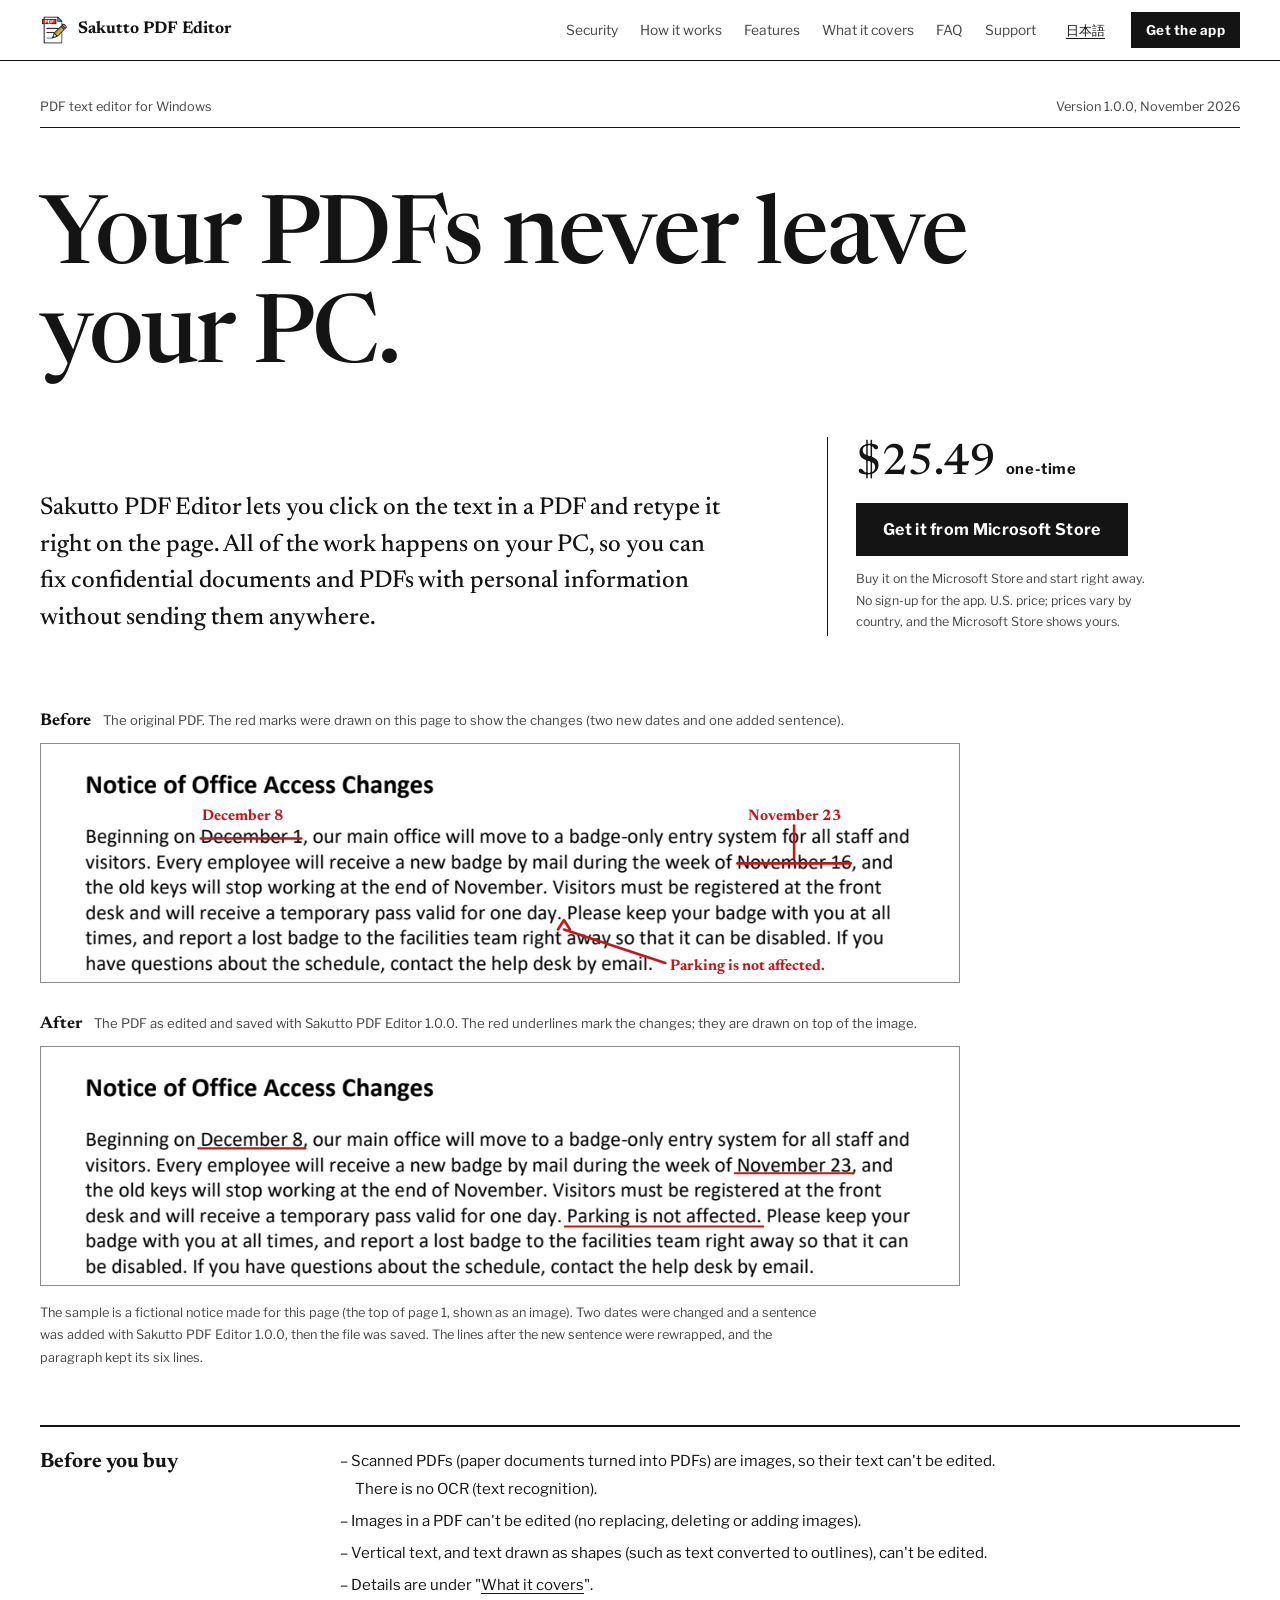
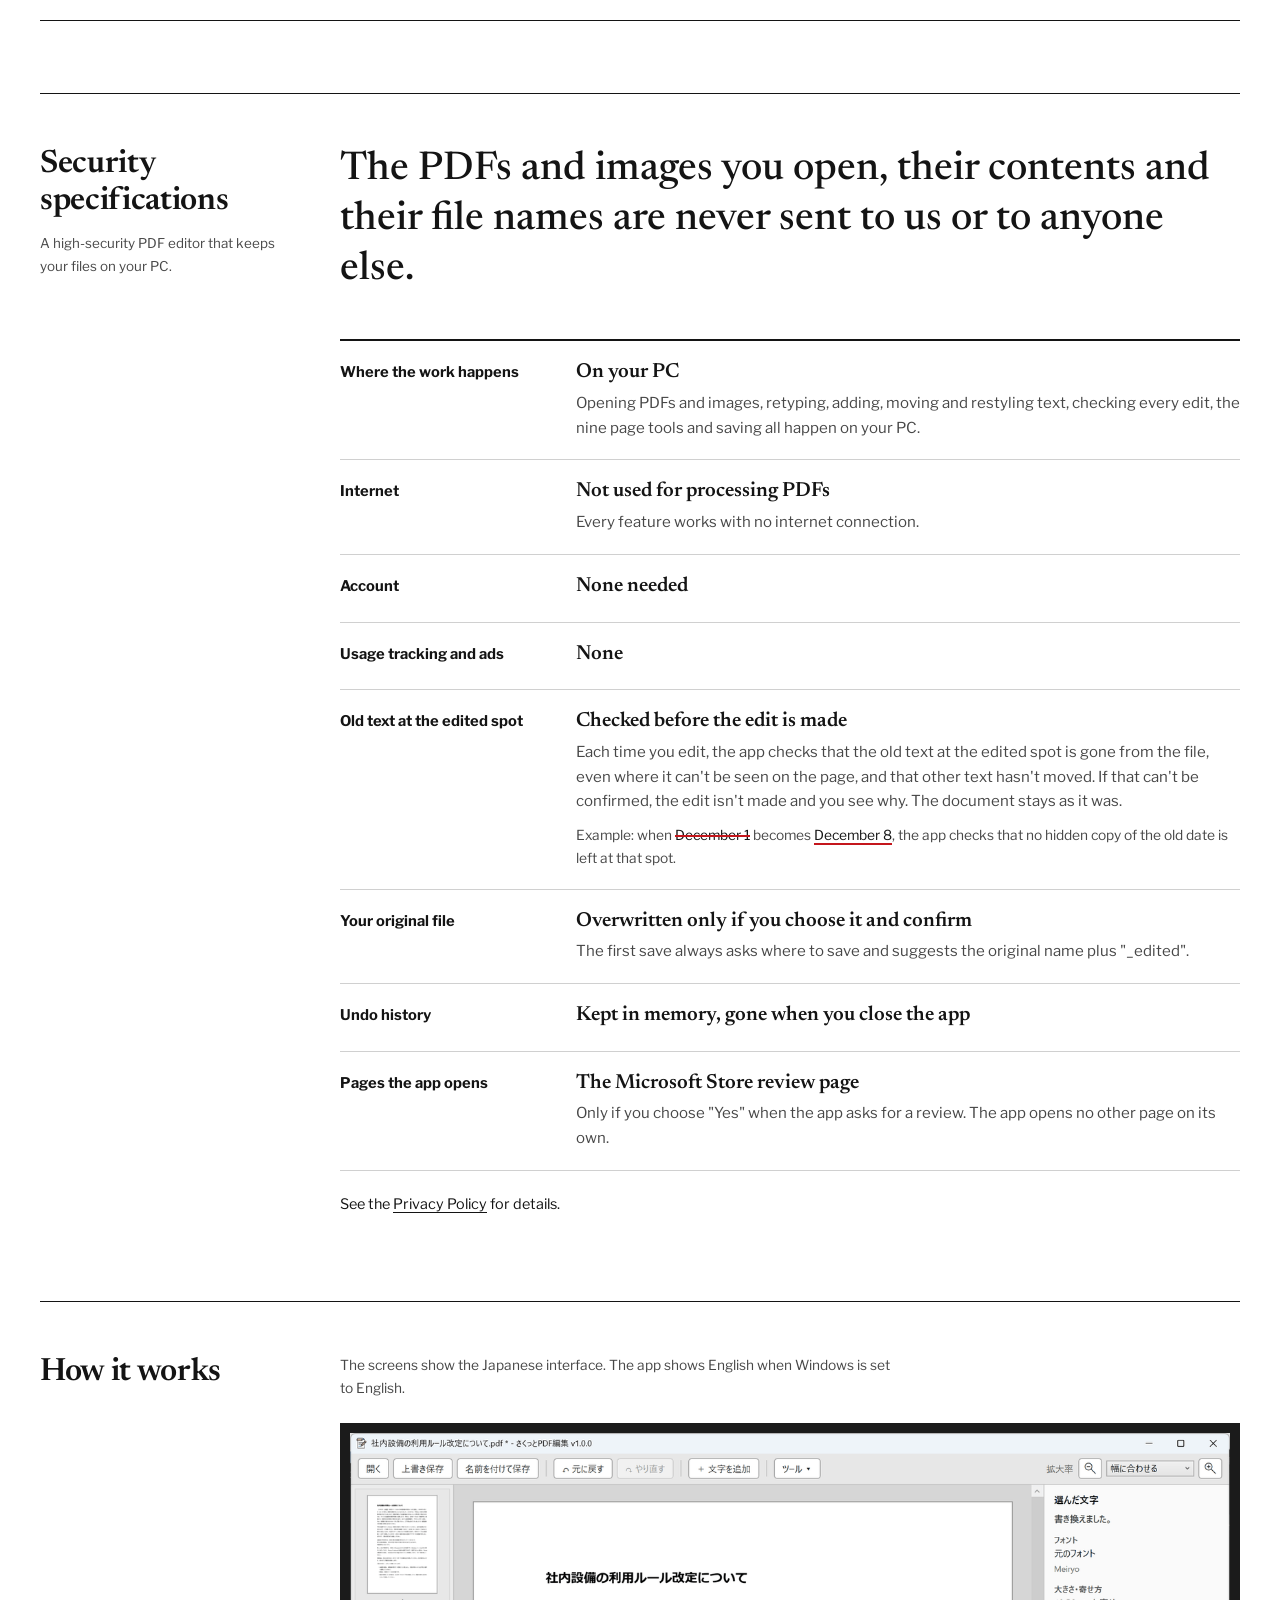
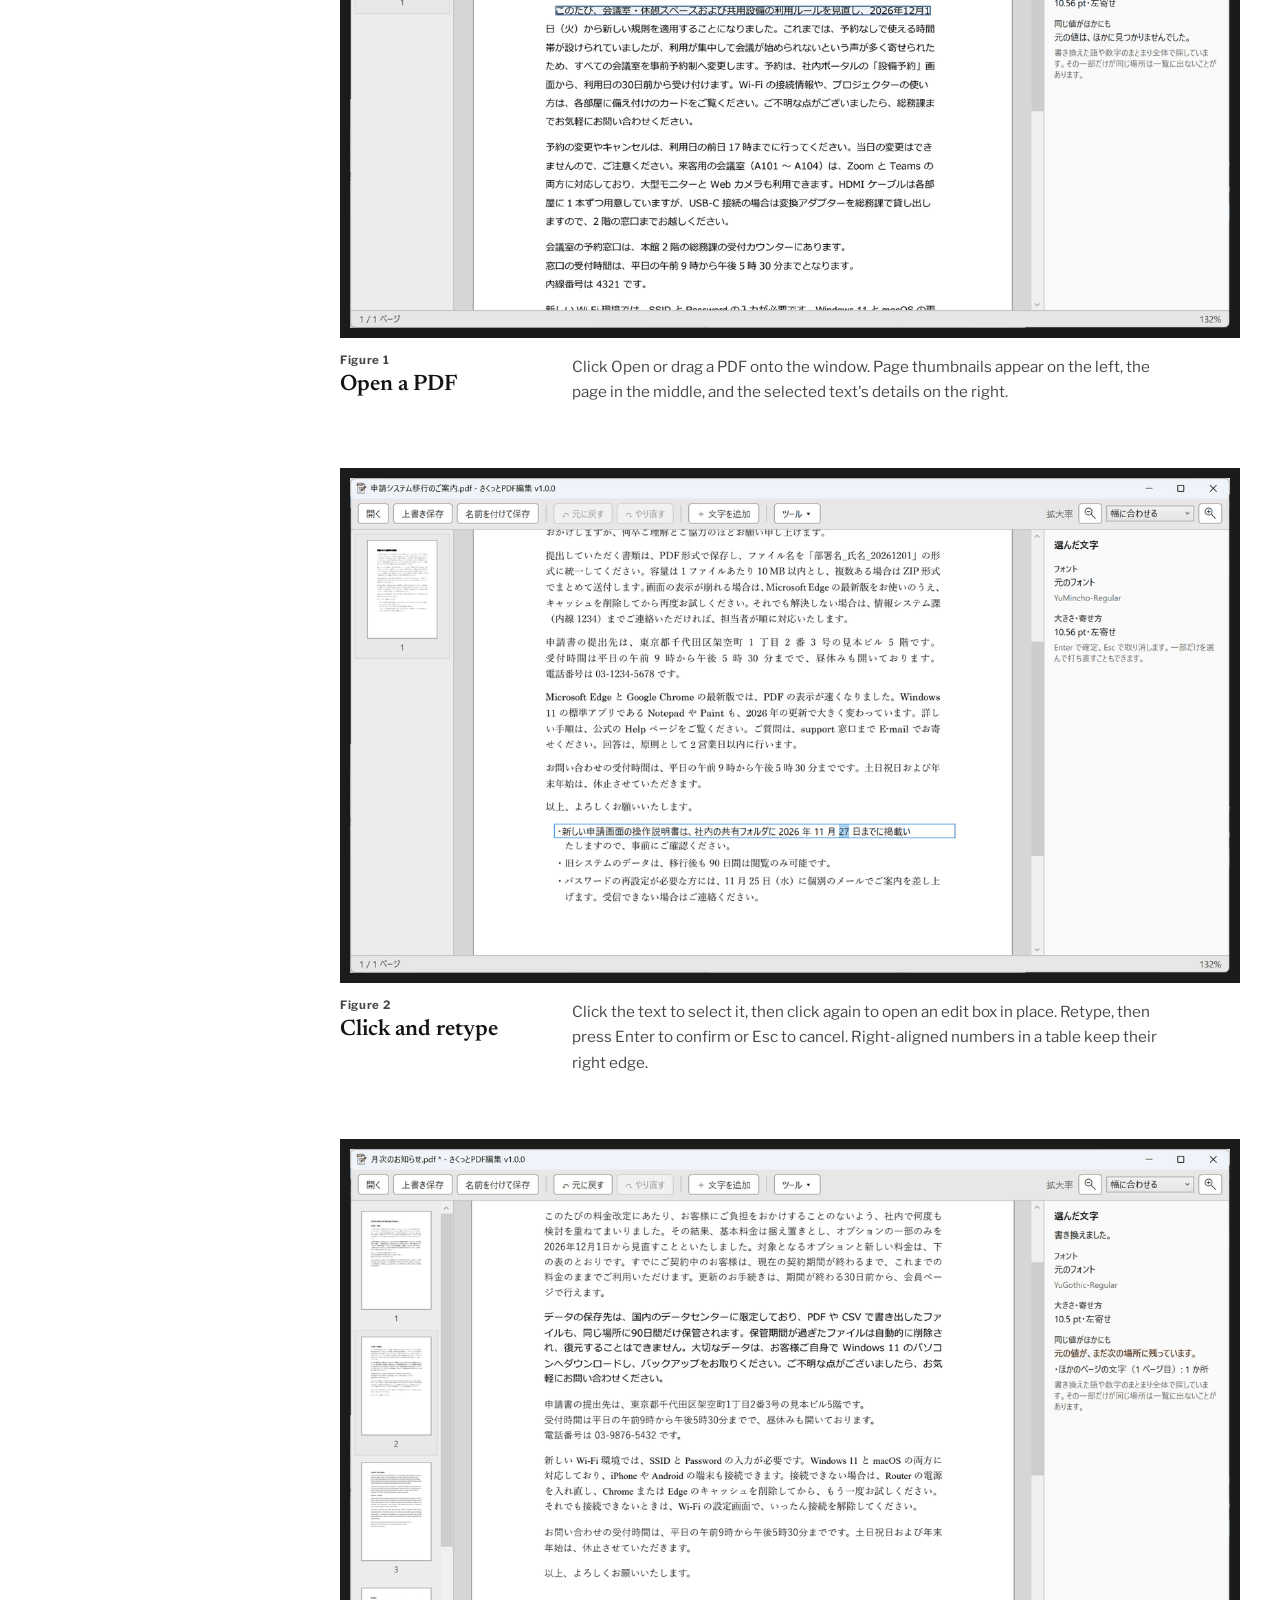
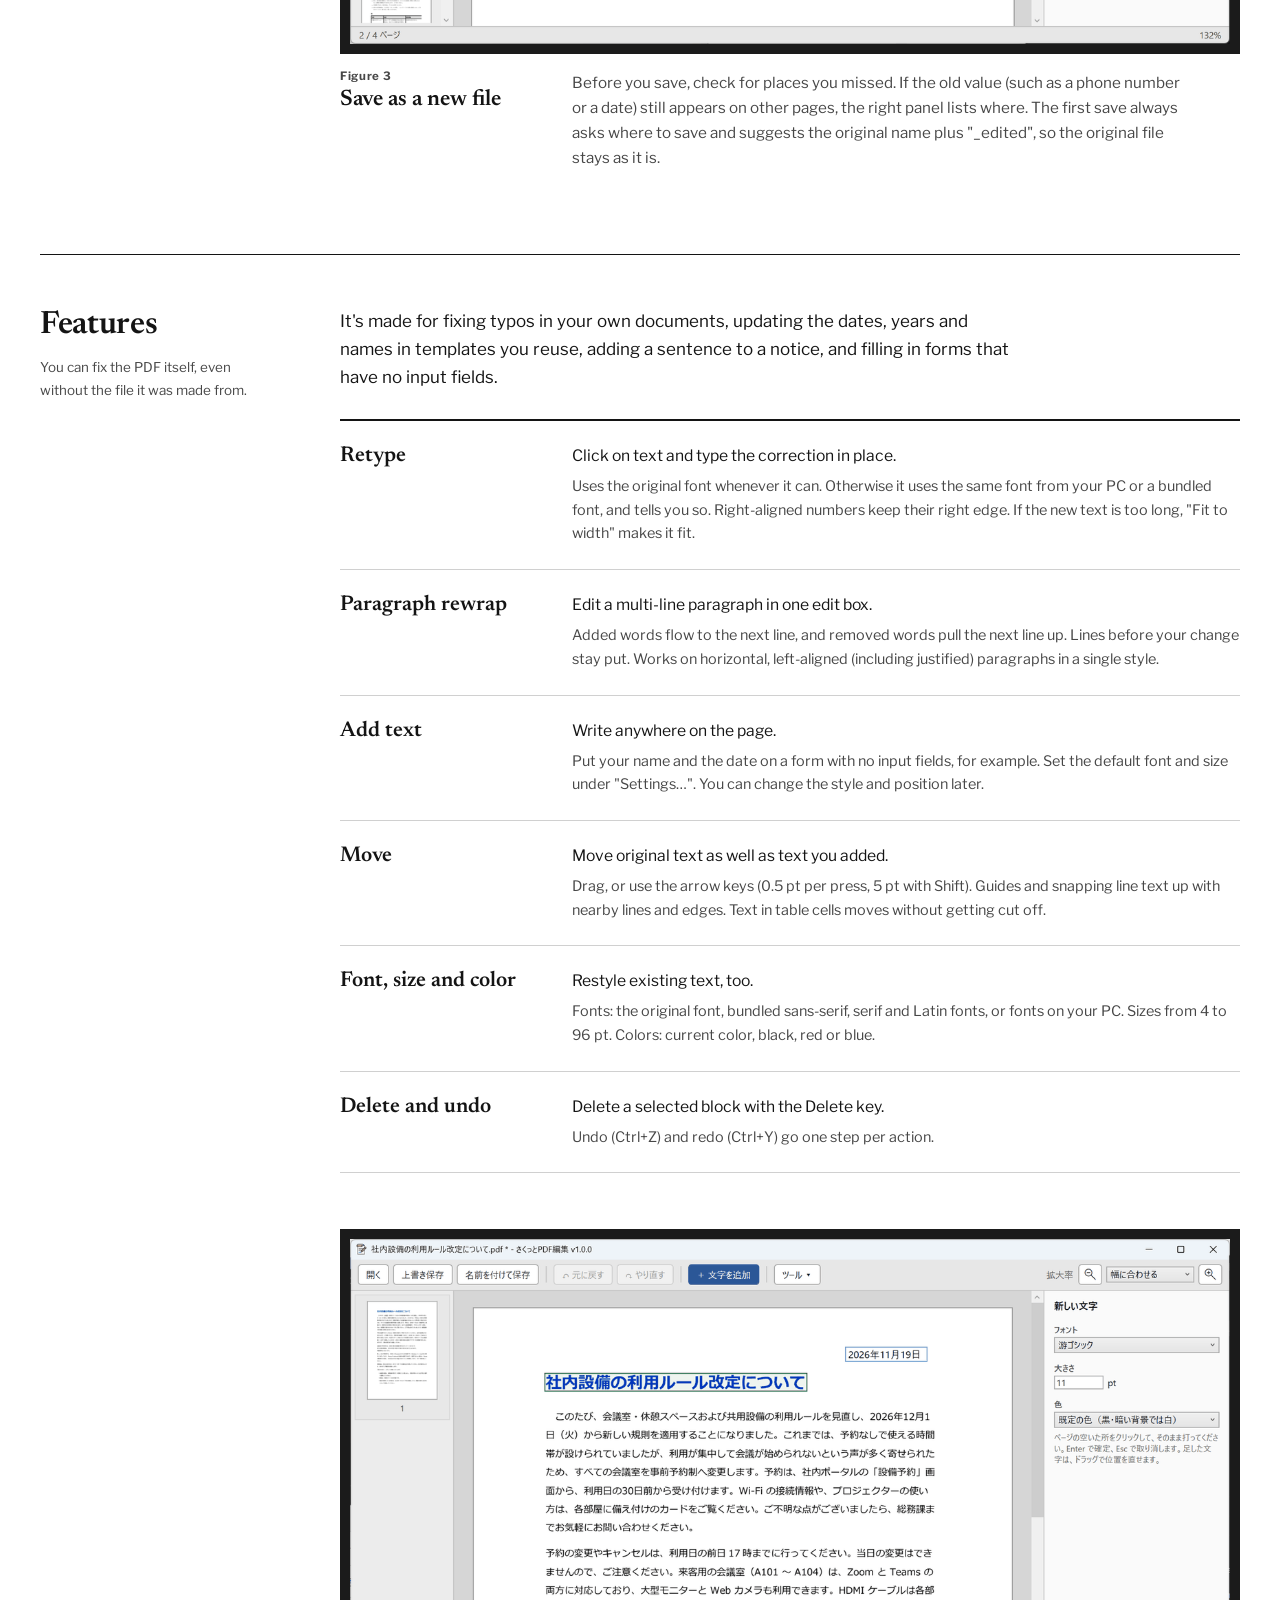
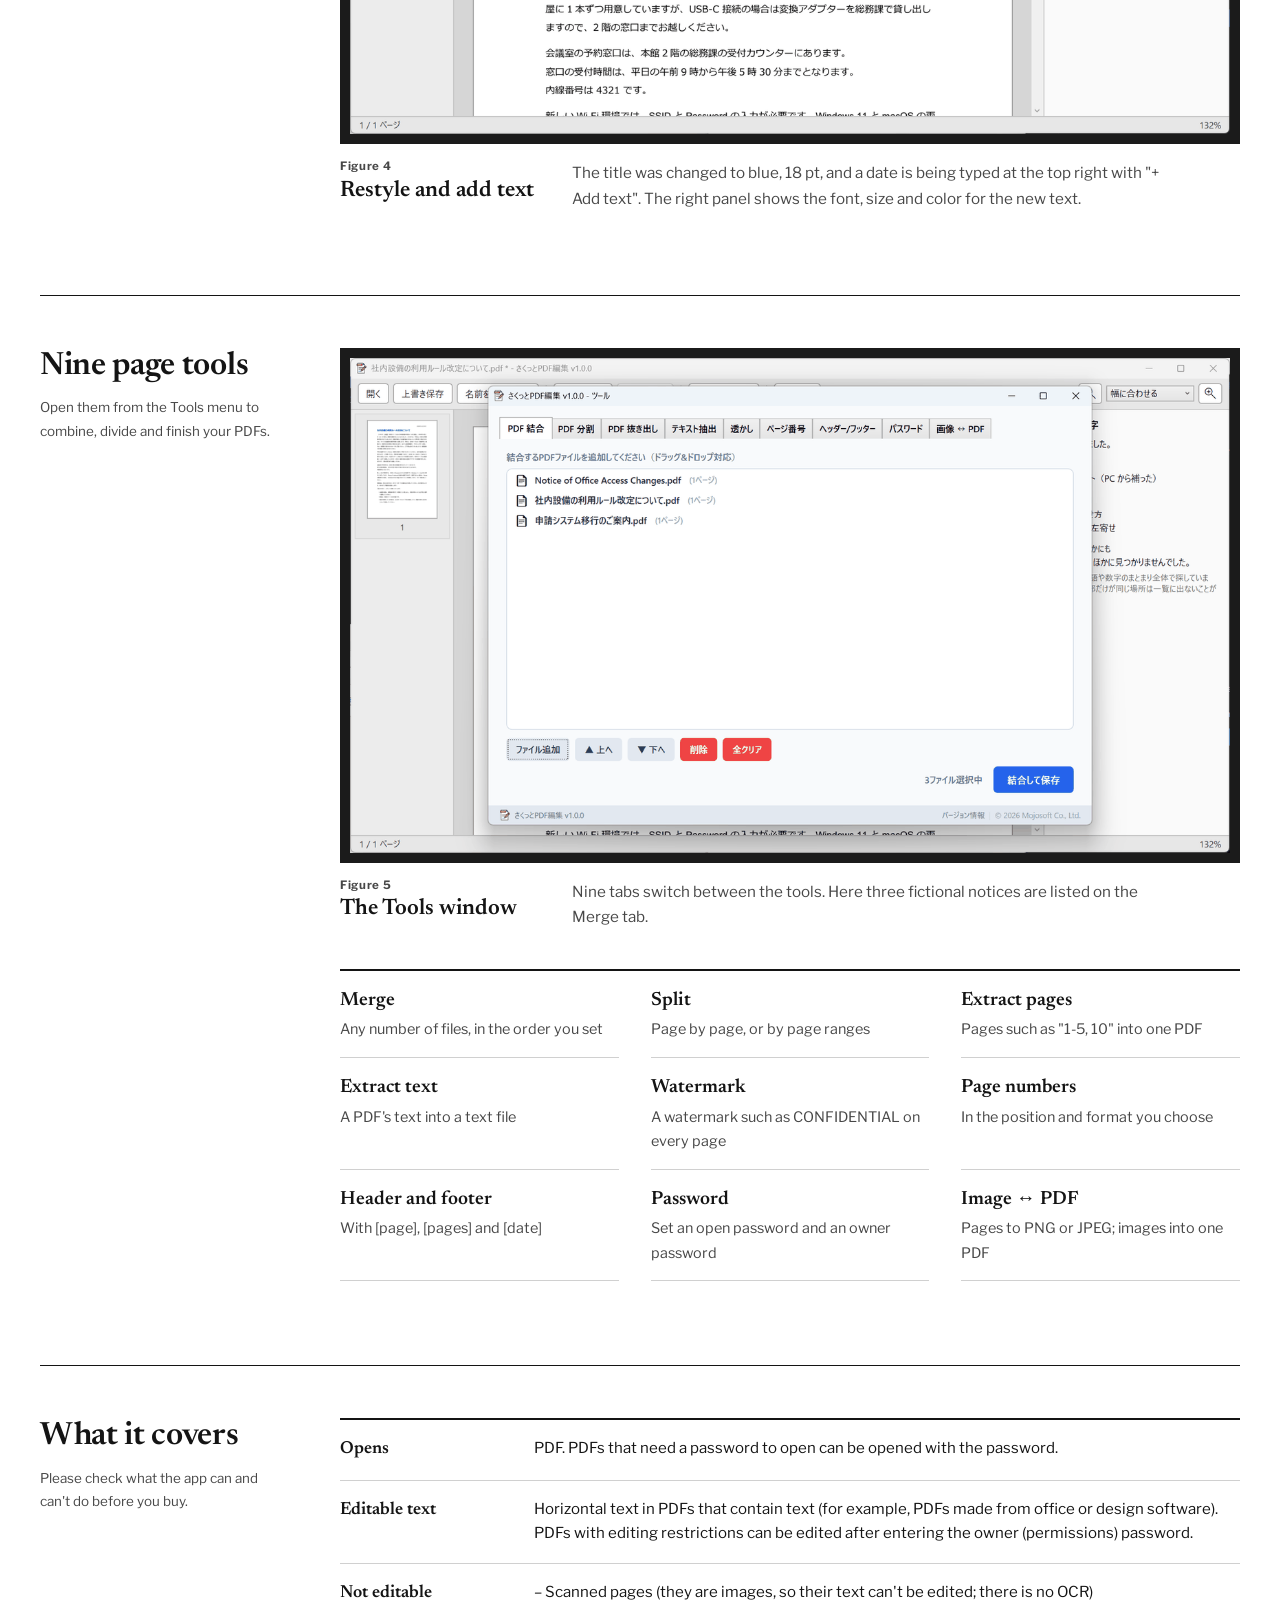
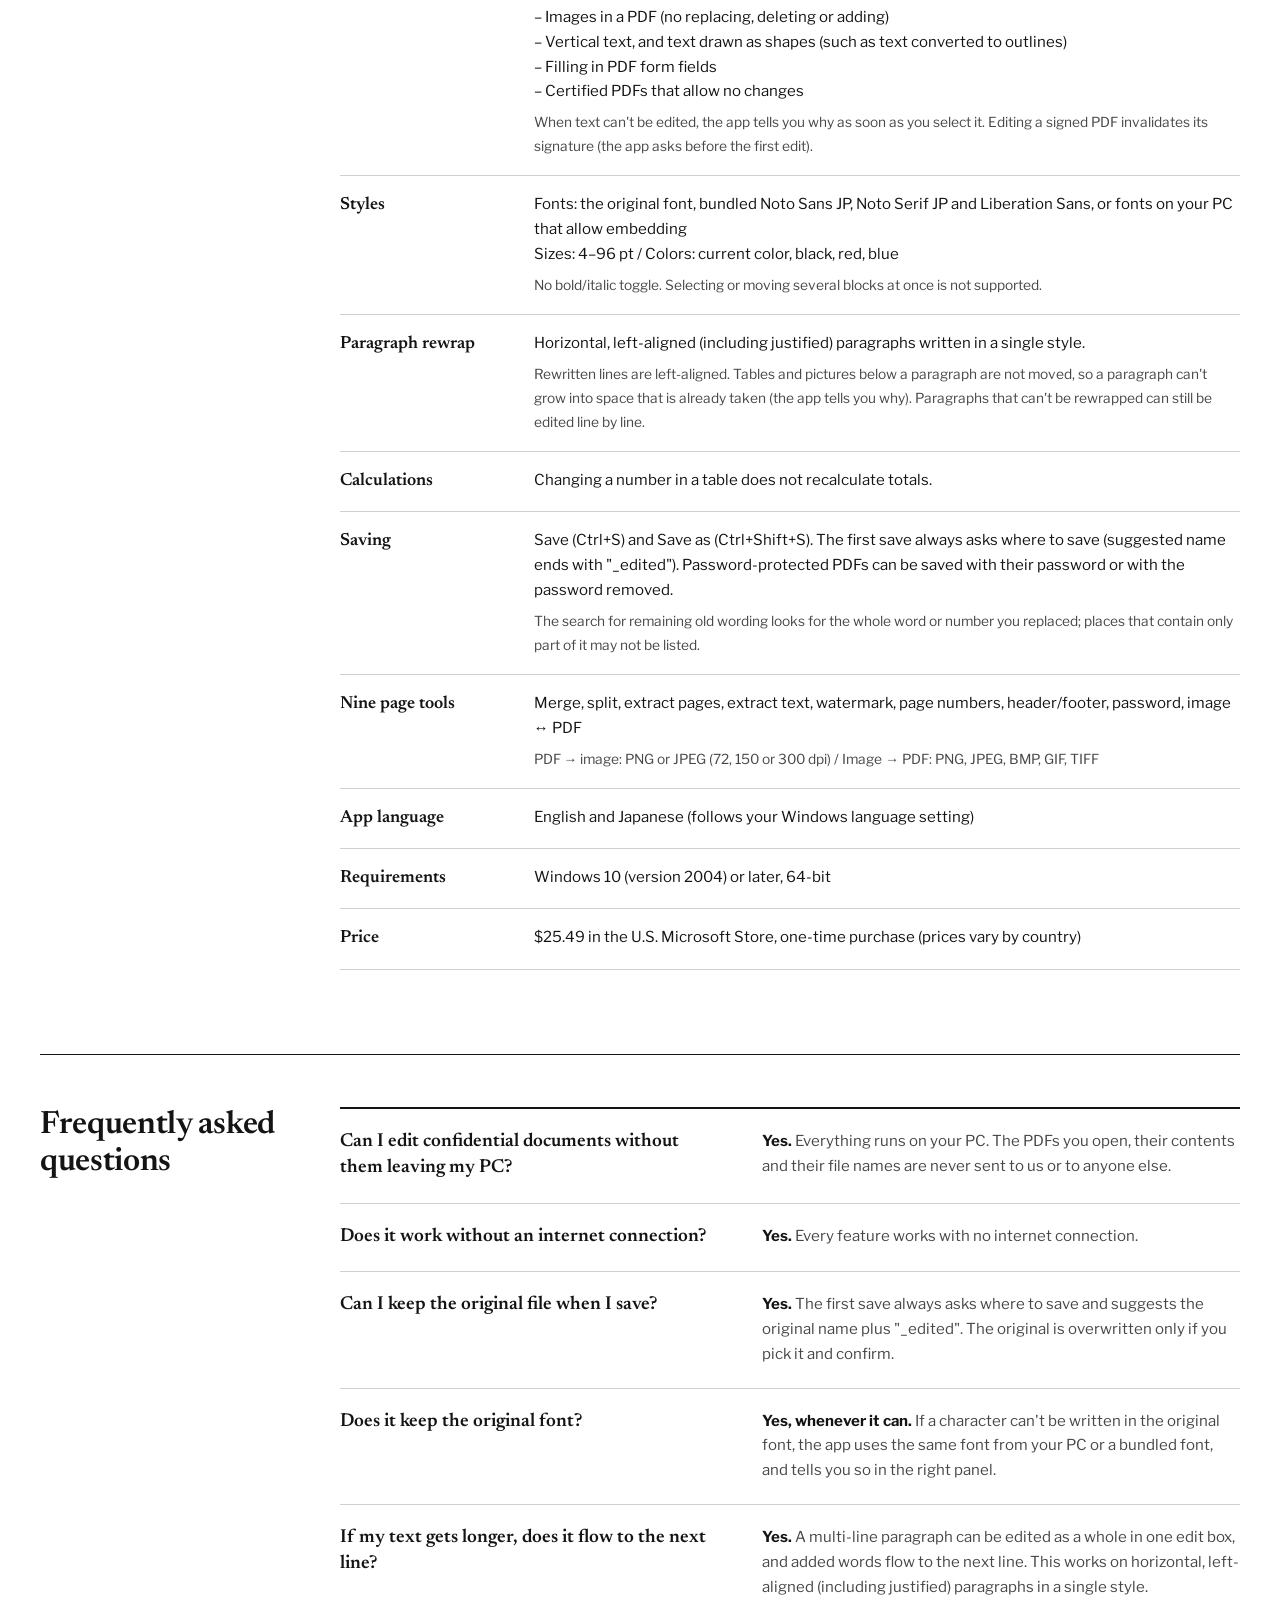
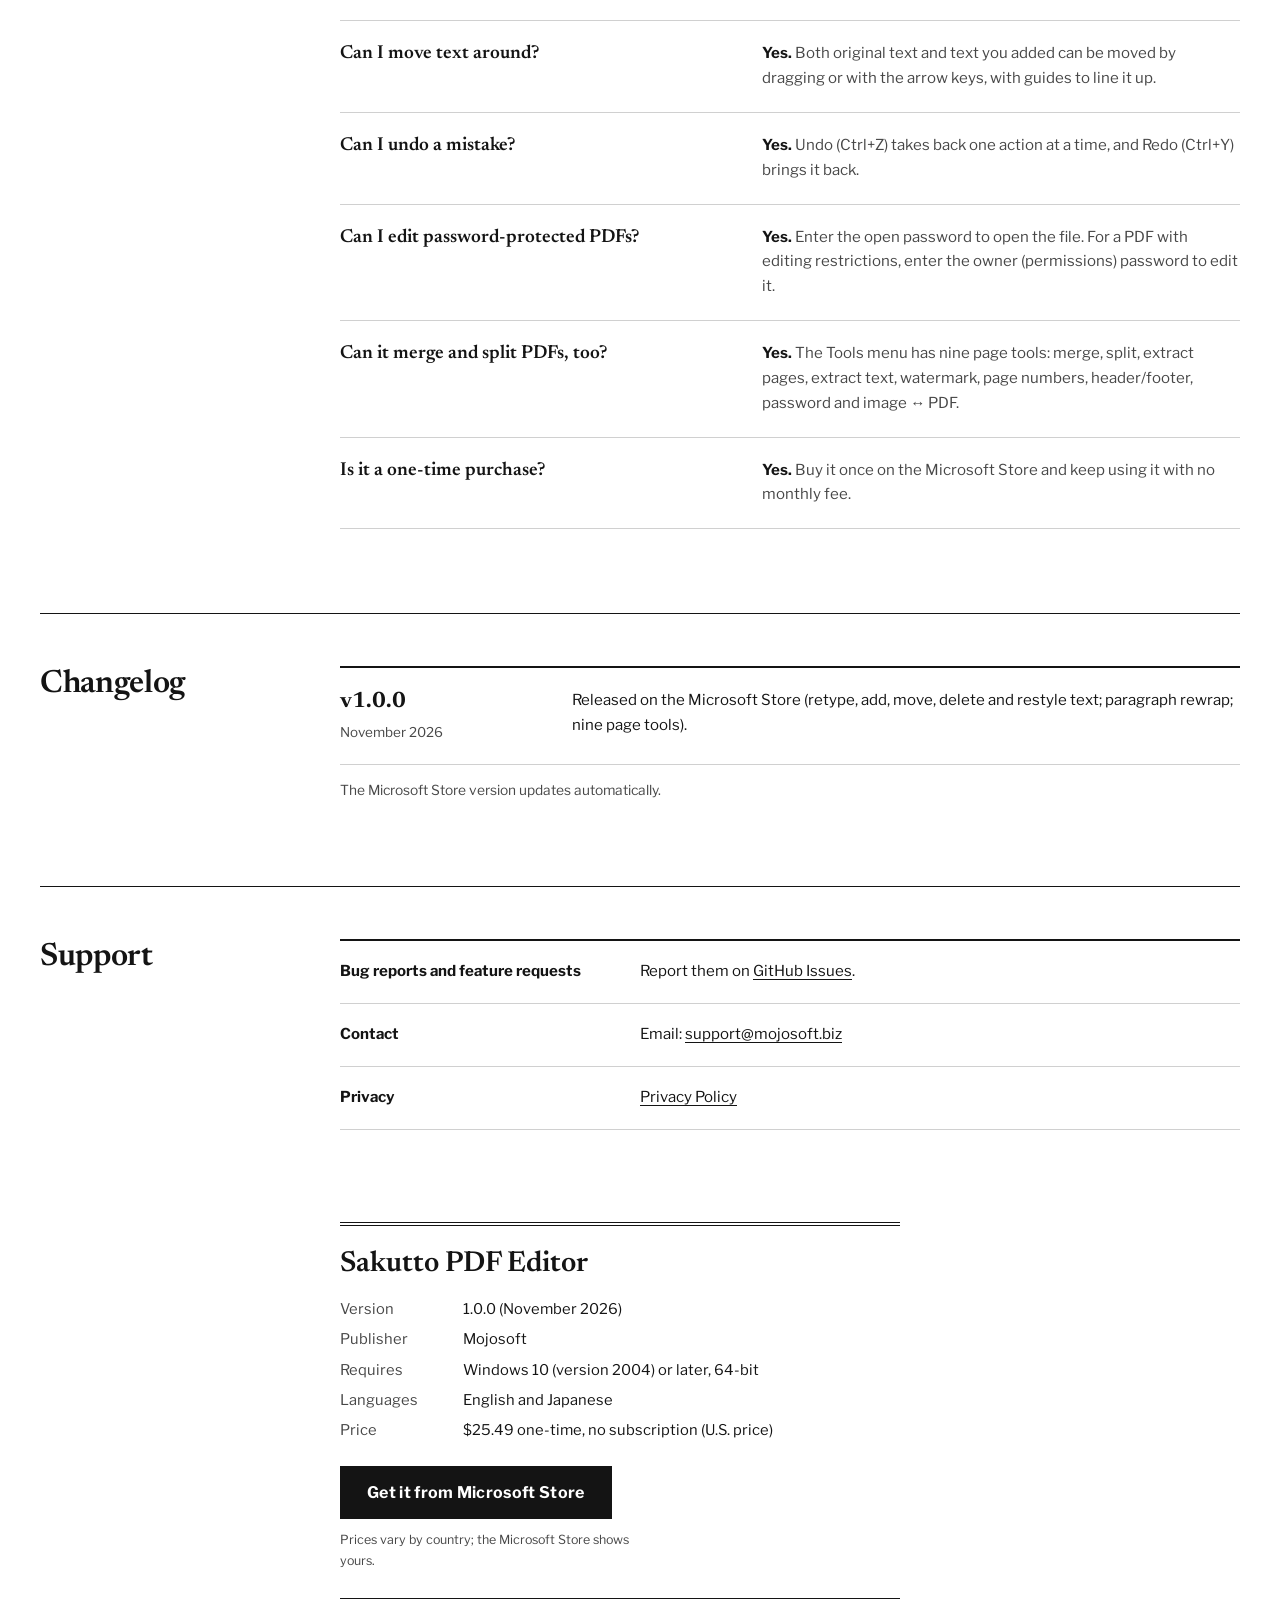
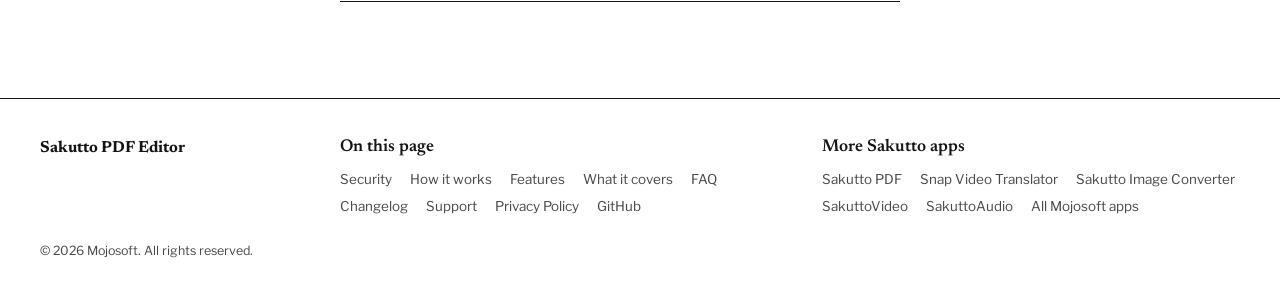
==== commit 4cd1276b: "design(lp): さくっとPDF編集 LP を作り直す（セキュリティを前面に） Co-Authored-By: Claude Opus 5.5 <noreply@anthropic.com>" ====
--- a/en/index.html
+++ b/en/index.html
@@ -4,7 +4,7 @@
 <meta charset="UTF-8">
 <meta name="viewport" content="width=device-width, initial-scale=1.0">
 <title>Sakutto PDF Editor | Edit, Add &amp; Move PDF Text on Windows, Offline</title>
-<meta name="description" content="Click on text in a PDF and retype it right on the page. Fix typos, update dates and names, add or move text, change the font, size and color, and rewrap paragraphs. Nine page tools included. Runs entirely on your PC. One-time purchase.">
+<meta name="description" content="Your PDFs never leave your PC. Click on text in a PDF and retype it right on the page. Fix typos, update dates and names, add or move text, change the font, size and color, and rewrap paragraphs. Nine page tools included. Works offline. One-time purchase.">
 <link rel="icon" type="image/x-icon" href="../favicon.ico">
 <link rel="icon" type="image/png" sizes="32x32" href="../favicon-32.png">
 <link rel="apple-touch-icon" href="../apple-touch-icon.png">
@@ -14,13 +14,13 @@
 <link rel="alternate" href="https://mojosoftjp.github.io/sakutto-pdf-editor/" hreflang="x-default">
 <meta name="robots" content="index, follow, max-image-preview:large">
 <meta property="og:title" content="Sakutto PDF Editor | Edit, Add &amp; Move PDF Text on Windows, Offline">
-<meta property="og:description" content="Click on text in a PDF and retype it right on the page. Fix typos, update dates and names, add or move text, change the font, size and color, and rewrap paragraphs. Nine page tools included. Runs entirely on your PC. One-time purchase.">
+<meta property="og:description" content="Your PDFs never leave your PC. Click on text in a PDF and retype it right on the page. Fix typos, update dates and names, add or move text, change the font, size and color, and rewrap paragraphs. Nine page tools included. Works offline. One-time purchase.">
 <meta property="og:url" content="https://mojosoftjp.github.io/sakutto-pdf-editor/en/">
 <meta property="og:type" content="website">
 <meta property="og:site_name" content="Mojosoft">
 <meta property="og:locale" content="en_US">
 <meta name="twitter:title" content="Sakutto PDF Editor | Edit, Add &amp; Move PDF Text on Windows, Offline">
-<meta name="twitter:description" content="Click on text in a PDF and retype it right on the page. Fix typos, update dates and names, add or move text, change the font, size and color, and rewrap paragraphs. Nine page tools included. Runs entirely on your PC. One-time purchase.">
+<meta name="twitter:description" content="Your PDFs never leave your PC. Click on text in a PDF and retype it right on the page. Fix typos, update dates and names, add or move text, change the font, size and color, and rewrap paragraphs. Nine page tools included. Works offline. One-time purchase.">
 <meta property="og:image" content="https://mojosoftjp.github.io/sakutto-pdf-editor/ss1_ja.png">
 <meta name="twitter:image" content="https://mojosoftjp.github.io/sakutto-pdf-editor/ss1_ja.png">
 <meta property="og:image:alt" content="Sakutto PDF Editor (Japanese interface): retyping text in a PDF by clicking on it">
@@ -30,7 +30,7 @@
 <meta name="twitter:card" content="summary_large_image">
 <link rel="preconnect" href="https://fonts.googleapis.com">
 <link rel="preconnect" href="https://fonts.gstatic.com" crossorigin>
-<link href="https://fonts.googleapis.com/css2?family=Zen+Kaku+Gothic+New:wght@400;500;700&family=Zen+Maru+Gothic:wght@700;900&display=swap" rel="stylesheet">
+<link href="https://fonts.googleapis.com/css2?family=Libre+Franklin:wght@400;600&family=Newsreader:opsz,wght@6..72,500;6..72,600&display=swap" rel="stylesheet">
 <link rel="stylesheet" href="../style.css">
 <script type="application/ld+json">
 {
@@ -42,7 +42,7 @@
       "name": "Sakutto PDF Editor",
       "alternateName": "さくっとPDF編集",
       "url": "https://mojosoftjp.github.io/sakutto-pdf-editor/en/",
-      "description": "Click on text in a PDF and retype it right on the page. Fix typos, update dates and names, add or move text, change the font, size and color, and rewrap paragraphs. Nine page tools included. Runs entirely on your PC. One-time purchase.",
+      "description": "Your PDFs never leave your PC. Click on text in a PDF and retype it right on the page. Fix typos, update dates and names, add or move text, change the font, size and color, and rewrap paragraphs. Nine page tools included. Works offline. One-time purchase.",
       "image": "https://mojosoftjp.github.io/sakutto-pdf-editor/ss1_ja.png",
       "operatingSystem": "Windows",
       "applicationCategory": "UtilitiesApplication",
@@ -52,10 +52,10 @@
         "price": "25.49",
         "priceCurrency": "USD",
         "availability": "https://schema.org/InStock",
-        "url": "https://apps.microsoft.com/detail/TODO-STORE-ID"
+        "url": "https://apps.microsoft.com/detail/9NJNDMB1KWBC"
       },
       "sameAs": [
-        "https://apps.microsoft.com/detail/TODO-STORE-ID"
+        "https://apps.microsoft.com/detail/9NJNDMB1KWBC"
       ],
       "publisher": {
         "@type": "Organization",
@@ -100,197 +100,234 @@
 </script>
 </head>
 <body>
-
-<header class="site-header"><div class="wrap">
-  <a class="brand" href="./"><img src="../logo-96.png" alt="" width="30" height="30">Sakutto PDF Editor</a>
-  <nav class="site-nav" aria-label="On this page">
-    <a href="#how">How it works</a><a href="#features">Features</a><a href="#scope">What it covers</a><a href="#faq">FAQ</a><a href="#support">Support</a>
+<a class="skip" href="#main">Skip to content</a>
+
+<header class="top"><div class="wrap">
+  <a class="brand" href="./"><img src="../logo-96.png" alt="" width="28" height="28"><span>Sakutto PDF Editor</span></a>
+  <nav class="nav" aria-label="On this page">
+    <a href="#security">Security</a><a href="#how">How it works</a><a href="#features">Features</a><a href="#scope">What it covers</a><a href="#faq">FAQ</a><a href="#support">Support</a>
   </nav>
   <a class="lang" href="../" hreflang="ja" lang="ja">日本語</a>
-  <a class="btn btn-main btn-sm" href="https://apps.microsoft.com/detail/TODO-STORE-ID?cid=lp-en">Get the app</a>
+  <a class="btn btn-sm" href="https://apps.microsoft.com/detail/9NJNDMB1KWBC?cid=lp-en">Get the app</a>
 </div></header>
 
-<main>
-<div class="hero"><div class="wrap">
-  <h1><span class="eyebrow">Sakutto PDF Editor — for Windows</span>Fix the text in your PDFs. <span class="nb"><b>Click</b> and retype.</span></h1>
-  <p class="lede">Correct typos, update dates and names, refresh your templates. Retyped text uses the original font whenever it can, and every edit is checked so the old text doesn't linger in the file. Everything runs on your PC.</p>
-
-  <div class="result">
-    <figure class="result-shot pair">
-      <div class="pair-item"><span class="pair-label">Before</span><div class="paper"><img src="../pdf_en_before.png" alt="The top of page 1 of a fictional notice, &quot;Notice of Office Access Changes&quot;, before editing. The first line begins &quot;Beginning on December 1&quot;" width="1069" height="277"></div></div>
-      <div class="pair-item after"><span class="pair-label">After</span><div class="paper shot"><img src="../pdf_en_after.png" alt="The same part after editing: the dates now read &quot;December 8&quot; and &quot;November 23&quot;, and the sentence &quot;Parking is not affected.&quot; was added in line 4, with the lines after it rewrapped. The paragraph still has six lines" width="1069" height="277"><span class="mark" aria-hidden="true" style="--l:17.12%;--t:33.97%;--w:11.7%;--h:9.29%"></span><span class="mark" aria-hidden="true" style="--l:75.54%;--t:44.64%;--w:12.99%;--h:9.29%"></span><span class="mark" aria-hidden="true" style="--l:57.03%;--t:66.02%;--w:21.67%;--h:10.72%"></span></div></div>
-      <figcaption>The top of page 1 of a PDF edited and saved with Sakutto PDF Editor 1.0.0 (the page shown as an image). The red boxes mark the changes; they are drawn on top of the image.</figcaption>
-    </figure>
-    <div class="nums">
-      <h2 id="h-demo">Update a notice's dates and add a sentence</h2>
-      <p class="nums-src">Both are the same PDF, before and after.</p>
-      <ol class="nums-steps"><li>Click the text to select it, then click again</li><li>Retype and press Enter (in a paragraph, added words flow to the next line)</li><li>Save as a new file, separate from the original</li></ol>
-      <p class="nums-note">The sample is a fictional notice made for this page. Two dates were changed and a sentence was added with Sakutto PDF Editor 1.0.0, then the file was saved. The lines after the new sentence were rewrapped, and the paragraph kept its six lines. The app screens are under "How it works" below.</p>
+<main id="main">
+<div class="hero"><div class="wrap trim">
+  <p class="runhead"><span>PDF text editor for Windows</span><span>Version 1.0.0, November 2026</span></p>
+
+  <h1><span>Your PDFs</span> <span>never leave</span> <span>your PC.</span></h1>
+
+  <div class="lead">
+    <p class="standfirst">Sakutto PDF Editor lets you click on the text in a PDF and retype it right on the page. All of the work happens on your PC, so you can fix confidential documents and PDFs with personal information without sending them anywhere.</p>
+    <div class="buy">
+      <p class="price">$25.49<small>one-time</small></p>
+      <a class="btn" href="https://apps.microsoft.com/detail/9NJNDMB1KWBC?cid=lp-en">Get it from Microsoft Store</a>
+      <p class="buy-note">Buy it on the Microsoft Store and start right away. No sign-up for the app. U.S. price; prices vary by country, and the Microsoft Store shows yours.</p>
     </div>
   </div>
 
-  <div class="ticket">
-    <div class="l"><b>Quick PDF text fixes, right on your PC.</b><p>Buy it on the Microsoft Store and start right away. No sign-up for the app.</p></div>
-    <div class="r">
-      <p class="ticket-price">$25.49<small>one-time</small></p>
-      <a class="btn btn-main" href="https://apps.microsoft.com/detail/TODO-STORE-ID?cid=lp-en">Get it from Microsoft Store</a>
-      <a class="btn btn-line" href="#features">See what it can do</a>
-      <p class="ticket-note">U.S. price. Prices vary by country; the Microsoft Store shows yours.</p>
+  <figure class="proof stack" aria-labelledby="proof-note">
+    <div class="pair">
+      <div class="before-item">
+        <p class="cap"><b>Before</b><span>The original PDF. The red marks were drawn on this page to show the changes (two new dates and one added sentence).</span></p>
+        <div class="sheet">
+          <img src="../pdf_en_before.png" alt="The top of page 1 of a fictional notice, &quot;Notice of Office Access Changes&quot;, before editing. The first line begins &quot;Beginning on December 1&quot;" width="1069" height="277">
+          <svg class="marks" viewBox="0 0 1069 277" aria-hidden="true" focusable="false">
+            <line class="draw d1" pathLength="1" x1="186" y1="110" x2="303" y2="110"/>
+            <line class="draw d1" pathLength="1" x1="811" y1="139" x2="943" y2="139"/>
+            <text class="d2" x="187" y="89" font-size="18">December 8</text>
+            <path class="draw d2" pathLength="1" d="M877 133 V95"/>
+            <text class="d2" x="823" y="89" font-size="18">November 23</text>
+            <path class="draw d3" pathLength="1" d="M602 216 L609 205 L616 216 M609 216 L727 255"/>
+            <text class="d4" x="733" y="263" font-size="18">Parking is not affected.</text>
+          </svg>
+        </div>
+      </div>
+      <div class="after-item">
+        <p class="cap"><b>After</b><span>The PDF as edited and saved with Sakutto PDF Editor 1.0.0. The red underlines mark the changes; they are drawn on top of the image.</span></p>
+        <div class="sheet">
+          <img src="../pdf_en_after.png" alt="The same part after editing: the dates now read &quot;December 8&quot; and &quot;November 23&quot;, and the sentence &quot;Parking is not affected.&quot; was added in line 4, with the lines after it rewrapped. The paragraph still has six lines" width="1069" height="277">
+          <svg class="marks" viewBox="0 0 1069 277" aria-hidden="true" focusable="false">
+            <line class="draw uline d5" pathLength="1" x1="183" y1="118" x2="308" y2="118"/>
+            <line class="draw uline d5" pathLength="1" x1="808" y1="147" x2="946" y2="147"/>
+            <line class="draw uline d5" pathLength="1" x1="610" y1="209" x2="841" y2="209"/>
+          </svg>
+        </div>
+      </div>
     </div>
-  </div>
-  <div class="notice">
-    <b>Before you buy</b>
+    <figcaption class="proof-note" id="proof-note">The sample is a fictional notice made for this page (the top of page 1, shown as an image). Two dates were changed and a sentence was added with Sakutto PDF Editor 1.0.0, then the file was saved. The lines after the new sentence were rewrapped, and the paragraph kept its six lines.</figcaption>
+  </figure>
+
+  <section class="before" id="before" aria-labelledby="h-before">
+    <h2 id="h-before">Before you buy</h2>
     <ul>
       <li>Scanned PDFs (paper documents turned into PDFs) are images, so their text can't be edited. There is no OCR (text recognition).</li>
       <li>Images in a PDF can't be edited (no replacing, deleting or adding images).</li>
-      <li>Details are under "<a href="#scope">What it covers</a>".</li>
+      <li>Vertical text, and text drawn as shapes (such as text converted to outlines), can't be edited.</li>
+      <li class="more">Details are under "<a href="#scope">What it covers</a>".</li>
     </ul>
-  </div>
-  <div class="assure">
-    <span><svg viewBox="0 0 24 24"><path d="M5 12l5 5 9-10"/></svg>One-time purchase, no subscription</span>
-    <span><svg viewBox="0 0 24 24"><path d="M5 12l5 5 9-10"/></svg>Everything runs on your PC</span>
-    <span><svg viewBox="0 0 24 24"><path d="M5 12l5 5 9-10"/></svg>English and Japanese text</span>
-    <span><svg viewBox="0 0 24 24"><path d="M5 12l5 5 9-10"/></svg>Your original file stays as it is</span>
-  </div>
+  </section>
 </div></div>
 
-<section id="how"><div class="wrap">
-  <h2 class="h2 center">Three steps. That's it.</h2>
-  <p class="sub center">Screens show the Japanese interface. The app shows English when Windows is set to English.</p>
-  <div class="row">
-    <div class="txt"><p class="verb"><small>First</small>Open a PDF</p><p>Click Open or drag a PDF onto the window. Page thumbnails appear on the left, the page in the middle, and the selected text's details on the right.</p></div>
-    <div class="frame"><img src="../ss3_ja.png" alt="The app window (Japanese interface) with a fictional notice open and the first line of a paragraph selected: page thumbnails on the left, the page in the middle, and the selected text's details on the right" width="1280" height="720" loading="lazy"></div>
-  </div>
-  <div class="row">
-    <div class="txt"><p class="verb"><small>Next</small>Click and fix</p><p>Click the text to select it, then click again to open an edit box in place. Retype, press Enter to confirm or Esc to cancel. Right-aligned numbers in a table keep their right edge.</p></div>
-    <div class="frame"><img src="../ss1_ja.png" alt="(Japanese interface) A one-line edit box opened in place on a list item, with the date being retyped to the 27th. The right panel shows the original font, YuMincho-Regular, and 10.56 pt, left-aligned" width="1280" height="720" loading="lazy"></div>
-  </div>
-  <div class="row">
-    <div class="txt"><p class="verb"><small>Then</small>Save as a new file</p><p>Before you save, check for places you missed: if the old value (such as a phone number or a date) still appears on other pages, the right panel lists where. The first save always asks where to save, and suggests the original name plus "_edited" — so the original file stays as it is.</p></div>
-    <div class="frame"><img src="../ss5_ja.png" alt="(Japanese interface) After a phone number on page 2 was retyped, the right panel says the old value still appears in one place: in the text of page 1" width="1280" height="720" loading="lazy"></div>
-  </div>
-</div></section>
-
-<section id="features" class="soft"><div class="wrap">
-  <div class="center"><h2 class="h2">Not just retyping — add, move and restyle, too.</h2><p class="sub">Don't have the file the PDF was made from? Fix the PDF itself.</p></div>
-  <div class="features three">
-    <div class="feature"><svg viewBox="0 0 24 24"><path d="M4 20h4L19 9l-4-4L4 16z"/><path d="M13 7l4 4"/></svg><h3>Retype</h3><p>Click on text and type the correction in place.</p><ul><li>Uses the original font whenever it can; otherwise the same font from your PC or a bundled font — and it tells you</li><li>Right-aligned numbers keep their right edge</li><li>Too long? "Fit to width" makes it fit</li></ul></div>
-    <div class="feature"><svg viewBox="0 0 24 24"><path d="M4 6h16M4 10h16M4 14h10"/><path d="M17 13l3 3-3 3"/><path d="M4 18h9"/></svg><h3>Paragraph rewrap</h3><p>Edit a multi-line paragraph in one edit box.</p><ul><li>Added words flow to the next line; removed words pull it up</li><li>Lines before your change stay put</li><li>Works on horizontal, left-aligned (including justified) paragraphs in a single style</li></ul></div>
-    <div class="feature"><svg viewBox="0 0 24 24"><rect x="4" y="4" width="16" height="16" rx="2"/><path d="M12 8v8M8 12h8"/></svg><h3>Add text</h3><p>Write anywhere on the page.</p><ul><li>Your name and the date on a form with no input fields</li><li>Set the default font and size under "Settings…"</li><li>Change its style and position later</li></ul></div>
-    <div class="feature"><svg viewBox="0 0 24 24"><path d="M12 3v18M3 12h18"/><path d="M9 6l3-3 3 3M9 18l3 3 3-3M6 9l-3 3 3 3M18 9l3 3-3 3"/></svg><h3>Move</h3><p>Move original text as well as text you added.</p><ul><li>Drag, or use the arrow keys (0.5 pt; 5 pt with Shift)</li><li>Guides and snapping to nearby lines and edges</li><li>Text in table cells moves without getting cut off</li></ul></div>
-    <div class="feature"><svg viewBox="0 0 24 24"><path d="M5 19L10 5h4l5 14"/><path d="M7.5 13h9"/></svg><h3>Font, size &amp; color</h3><p>Restyle existing text, too.</p><ul><li>The original font, bundled sans-serif, serif and Latin fonts, or fonts on your PC</li><li>Sizes from 4 to 96 pt</li><li>Current color, black, red or blue</li></ul></div>
-    <div class="feature"><svg viewBox="0 0 24 24"><path d="M9 14L4 9l5-5"/><path d="M4 9h11a5 5 0 0 1 0 10h-3"/></svg><h3>Delete &amp; undo</h3><p>Mistakes are easy to take back.</p><ul><li>Delete a selected block with the Delete key</li><li>Undo (Ctrl+Z) and redo (Ctrl+Y)</li><li>One step back per action</li></ul></div>
-  </div>
-</div></section>
-
-<section id="check"><div class="wrap">
-  <div class="center"><h2 class="h2">Checked before it's written.</h2><p class="sub">Never lose a document, never break it silently. These checks run on every edit and every save.</p></div>
-  <div class="cases">
-    <div class="case"><div class="ic"><svg viewBox="0 0 24 24"><path d="M14 2H6a2 2 0 0 0-2 2v16a2 2 0 0 0 2 2h12a2 2 0 0 0 2-2V8z"/><path d="M9 14l2 2 4-4"/></svg></div><div><h3>No old text left behind</h3><p>Every time you edit, the app checks that the old text is gone from the file and that other text hasn't moved.</p></div></div>
-    <div class="case"><div class="ic"><svg viewBox="0 0 24 24"><circle cx="12" cy="12" r="9"/><path d="M12 7v6M12 16.5v.5"/></svg></div><div><h3>Can't confirm it? No change.</h3><p>If a check can't be completed, the edit isn't made and the reason appears in the right panel. Your document stays as it was.</p></div></div>
-    <div class="case"><div class="ic"><svg viewBox="0 0 24 24"><circle cx="11" cy="11" r="6"/><path d="M20 20l-4.5-4.5"/></svg></div><div><h3>See where the old wording remains</h3><p>If the old value (such as a phone number or a date) still appears on other pages, in comments or bookmarks, the app lists where — a quick check for places you missed.</p></div></div>
-    <div class="case"><div class="ic"><svg viewBox="0 0 24 24"><rect x="3" y="3" width="8" height="10" rx="1"/><rect x="13" y="11" width="8" height="10" rx="1"/></svg></div><div><h3>Keep the original</h3><p>The first save always asks where to save and suggests an "_edited" name. The original is overwritten only if you pick it and confirm.</p></div></div>
-  </div>
-</div></section>
-
-<section id="tools" class="soft"><div class="wrap">
-  <div class="center"><h2 class="h2">Nine page tools, included.</h2><p class="sub">Combine, divide and finish your PDFs from the Tools menu.</p></div>
-  <div class="features three">
-    <div class="feature"><svg viewBox="0 0 24 24"><rect x="3" y="3" width="8" height="10" rx="1"/><rect x="13" y="11" width="8" height="10" rx="1"/><path d="M11 8h4v3"/></svg><h3>Merge, split, extract</h3><ul><li>Merge any number of files, in the order you set</li><li>Split page by page, or by page ranges</li><li>Extract pages such as "1-5, 10" into one PDF</li></ul></div>
-    <div class="feature"><svg viewBox="0 0 24 24"><rect x="5" y="3" width="14" height="18" rx="1"/><path d="M9 7h6M10 17h4"/></svg><h3>Watermark, page numbers, header &amp; footer</h3><ul><li>A watermark such as CONFIDENTIAL on every page</li><li>Page numbers in the position and format you choose</li><li>Headers and footers with [page], [pages] and [date]</li></ul></div>
-    <div class="feature"><svg viewBox="0 0 24 24"><rect x="5" y="11" width="14" height="10" rx="2"/><path d="M8 11V7a4 4 0 0 1 8 0v4"/></svg><h3>Password, text extraction, image ↔ PDF</h3><ul><li>Set an open password and an owner password</li><li>Save a PDF's text as a text file</li><li>Pages to PNG or JPEG; images into one PDF</li></ul></div>
-  </div>
-</div></section>
-
-<section id="use-cases"><div class="wrap">
-  <div class="center"><h2 class="h2">Use cases</h2><p class="sub">Fix the PDFs you have — no need to rebuild them.</p></div>
-  <div class="cases">
-    <div class="case"><div class="ic"><svg viewBox="0 0 24 24"><path d="M4 20h4L19 9l-4-4L4 16z"/></svg></div><div><h3>Fix typos in documents you made</h3><p>Even without the original source file, you can correct the PDF itself.</p></div></div>
-    <div class="case"><div class="ic"><svg viewBox="0 0 24 24"><rect x="4" y="5" width="16" height="15" rx="2"/><path d="M4 10h16M9 3v4M15 3v4"/></svg></div><div><h3>Update dates, years and names in templates</h3><p>Refresh the notices and templates you reuse every year. If the old wording remains elsewhere, the app shows where.</p></div></div>
-    <div class="case"><div class="ic"><svg viewBox="0 0 24 24"><path d="M4 6h16M4 10h16M4 14h10M4 18h7"/></svg></div><div><h3>Add or cut a sentence in a notice</h3><p>With paragraph rewrap, added words flow to the next line and removed words pull the next line up.</p></div></div>
-    <div class="case"><div class="ic"><svg viewBox="0 0 24 24"><rect x="4" y="4" width="16" height="16" rx="2"/><path d="M8 12h8M12 8v8"/></svg></div><div><h3>Fill in a form that has no input fields</h3><p>Add your name and the date wherever they go, and line them up with the guides.</p></div></div>
-  </div>
-</div></section>
-
-<section id="data-flow" class="soft"><div class="wrap">
-  <div class="center"><h2 class="h2">Your PDFs never leave your PC</h2><p class="sub">Unlike online PDF editors, nothing is uploaded anywhere.</p></div>
-  <div class="flow">
-    <div class="pc"><h3>Done on your PC</h3><ul><li>Opening PDFs and images</li><li>Retyping, adding, moving and restyling text — and checking every edit</li><li>All nine page tools</li><li>Saving (you choose the folder each time)</li></ul></div>
-    <div class="net"><h3>When the internet is used</h3><ul><li>Never for processing PDFs</li><li>A Microsoft Store page opens only if you choose "Yes" when the app asks for a review</li></ul></div>
-  </div>
-  <p class="flow-note center">No PDFs or file names are ever sent to the developer (Mojosoft). No account, no usage tracking. See the <a href="privacy.html">Privacy Policy</a> for details.</p>
-</div></section>
-
-<section id="scope"><div class="wrap">
-  <div class="center"><h2 class="h2">What it covers</h2><p class="sub">Please check what the app can and can't do before you buy.</p></div>
-  <table class="spec">
-    <tr><th scope="row">Opens</th><td><span>PDF</span>PDFs that need a password to open can be opened with the password.</td></tr>
-    <tr><th scope="row">Editable text</th><td>Horizontal text in PDFs that contain text (for example, PDFs made from office or design software). PDFs with editing restrictions can be edited after entering the owner (permissions) password.</td></tr>
-    <tr><th scope="row">Not editable</th><td><ul><li>Scanned pages (they are images, so their text can't be edited; there is no OCR)</li><li>Images in a PDF (no replacing, deleting or adding)</li><li>Vertical text, and text drawn as shapes (such as text converted to outlines)</li><li>Filling in PDF form fields</li><li>Certified PDFs that allow no changes</li></ul><small>When text can't be edited, the app tells you why as soon as you select it. Editing a signed PDF invalidates its signature (the app asks before the first edit).</small></td></tr>
-    <tr><th scope="row">Styles</th><td>Fonts: the original font, bundled Noto Sans JP, Noto Serif JP and Liberation Sans, or fonts on your PC that allow embedding<br>Sizes: 4–96 pt / Colors: current color, black, red, blue<small>No bold/italic toggle. Selecting or moving several blocks at once is not supported.</small></td></tr>
-    <tr><th scope="row">Paragraph rewrap</th><td>Horizontal, left-aligned (including justified) paragraphs written in a single style.<small>Rewritten lines are left-aligned. Tables and pictures below a paragraph are not moved, so a paragraph can't grow into space that is already taken (the app tells you why). Paragraphs that can't be rewrapped can still be edited line by line.</small></td></tr>
-    <tr><th scope="row">Calculations</th><td>Changing a number in a table does not recalculate totals.</td></tr>
-    <tr><th scope="row">Saving</th><td>Save (Ctrl+S) and Save as (Ctrl+Shift+S). The first save always asks where to save (suggested name ends with "_edited"). Password-protected PDFs can be saved with their password or with the password removed.<small>The search for remaining old wording looks for the whole word or number you replaced; places that contain only part of it may not be listed.</small></td></tr>
-    <tr><th scope="row">Nine page tools</th><td>Merge, split, extract pages, extract text, watermark, page numbers, header/footer, password, image ↔ PDF<small>PDF → image: PNG or JPEG (72, 150 or 300 dpi) / Image → PDF: PNG, JPEG, BMP, GIF, TIFF</small></td></tr>
-    <tr><th scope="row">App language</th><td>English and Japanese (follows your Windows language setting)</td></tr>
-    <tr><th scope="row">Requirements</th><td>Windows 10 (version 2004) or later, 64-bit</td></tr>
-    <tr><th scope="row">Price</th><td>$25.49 in the U.S. Microsoft Store, one-time purchase (prices vary by country)</td></tr>
-  </table>
-</div></section>
-
-<section id="faq" class="soft"><div class="wrap">
-  <h2 class="h2 center">Frequently asked questions</h2>
-  <div class="faq">
-    <details open><summary>Can I keep the original file when I save?</summary><p>Yes. The first save always asks where to save and suggests the original name plus "_edited". The original is overwritten only if you pick it and confirm.</p></details>
-    <details><summary>Does it keep the original font?</summary><p>Yes, whenever it can. If a character can't be written in the original font, the app uses the same font from your PC or a bundled font, and tells you so in the right panel.</p></details>
-    <details><summary>If my text gets longer, does it flow to the next line?</summary><p>Yes. A multi-line paragraph can be edited as a whole in one edit box, and added words flow to the next line. This works on horizontal, left-aligned (including justified) paragraphs in a single style.</p></details>
-    <details><summary>Can I move text around?</summary><p>Yes. Both original text and text you added can be moved by dragging or with the arrow keys, with guides to line it up.</p></details>
-    <details><summary>Can I undo a mistake?</summary><p>Yes. Undo (Ctrl+Z) takes back one action at a time, and Redo (Ctrl+Y) brings it back.</p></details>
-    <details><summary>Can I edit password-protected PDFs?</summary><p>Yes. Enter the open password to open the file. For a PDF with editing restrictions, enter the owner (permissions) password to edit it.</p></details>
-    <details><summary>Can it merge and split PDFs, too?</summary><p>Yes. The Tools menu has nine page tools: merge, split, extract pages, extract text, watermark, page numbers, header/footer, password and image ↔ PDF.</p></details>
-    <details><summary>Does it work without an internet connection?</summary><p>Yes. Everything runs on your PC.</p></details>
-    <details><summary>Is it a one-time purchase?</summary><p>Yes. Buy it once on the Microsoft Store and keep using it with no monthly fee.</p></details>
-  </div>
-</div></section>
-
-<section id="changelog"><div class="wrap">
-  <div class="center"><h2 class="h2">Changelog</h2><p class="sub">The Microsoft Store version updates automatically.</p></div>
-  <div class="log">
-    <article>
-      <h3>v1.0.0</h3><time datetime="2026-11">November 2026</time>
-      <ul><li>Released on the Microsoft Store (retype, add, move, delete and restyle text; paragraph rewrap; nine page tools)</li></ul>
-    </article>
-  </div>
-</div></section>
-
-<section id="support" class="soft"><div class="wrap">
-  <h2 class="h2 center">Support</h2>
-  <div class="support">
-    <p><b>Bug reports &amp; feature requests</b><br>Report them on <a href="https://github.com/mojosoftjp/sakutto-pdf-editor/issues">GitHub Issues</a>.</p>
-    <p><b>Contact</b><br>Email: <a href="mailto:support@mojosoft.biz">support@mojosoft.biz</a></p>
-    <p><a href="privacy.html">Privacy Policy</a></p>
+<section class="sec" id="security" aria-labelledby="h-security"><div class="wrap">
+  <div class="sec-head"><h2 id="h-security">Security specifications</h2><p>A high-security PDF editor that keeps your files on your PC.</p></div>
+  <div class="sec-body">
+    <p class="statement">The PDFs and images you open, their contents and their file names are never sent to us or to anyone else.</p>
+    <dl class="facts">
+      <div><dt>Where the work happens</dt><dd><b>On your PC</b><span>Opening PDFs and images, retyping, adding, moving and restyling text, checking every edit, the nine page tools and saving all happen on your PC.</span></dd></div>
+      <div><dt>Internet</dt><dd><b>Not used for processing PDFs</b><span>Every feature works with no internet connection.</span></dd></div>
+      <div><dt>Account</dt><dd><b>None needed</b></dd></div>
+      <div><dt>Usage tracking and ads</dt><dd><b>None</b></dd></div>
+      <div><dt>Old text at the edited spot</dt><dd><b>Checked before the edit is made</b><span>Each time you edit, the app checks that the old text at the edited spot is gone from the file, even where it can't be seen on the page, and that other text hasn't moved. If that can't be confirmed, the edit isn't made and you see why. The document stays as it was.</span><span class="eg">Example: when <del class="red">December 1</del> becomes <ins class="red">December 8</ins>, the app checks that no hidden copy of the old date is left at that spot.</span></dd></div>
+      <div><dt>Your original file</dt><dd><b>Overwritten only if you choose it and confirm</b><span>The first save always asks where to save and suggests the original name plus "_edited".</span></dd></div>
+      <div><dt>Undo history</dt><dd><b>Kept in memory, gone when you close the app</b></dd></div>
+      <div><dt>Pages the app opens</dt><dd><b>The Microsoft Store review page</b><span>Only if you choose "Yes" when the app asks for a review. The app opens no other page on its own.</span></dd></div>
+    </dl>
+    <p class="facts-note">See the <a href="privacy.html">Privacy Policy</a> for details.</p>
+  </div>
+</div></section>
+
+<section class="sec" id="how" aria-labelledby="h-how"><div class="wrap">
+  <div class="sec-head"><h2 id="h-how">How it works</h2></div>
+  <div class="sec-body">
+    <p class="screen-note">The screens show the Japanese interface. The app shows English when Windows is set to English.</p>
+    <figure class="fig">
+      <div class="mat"><img src="../ss3_ja.png" alt="The app window (Japanese interface) with a fictional notice open and the first line of a paragraph selected: page thumbnails on the left, the page in the middle, and the selected text's details on the right" width="1280" height="720"></div>
+      <figcaption class="figcap"><h3><small>Figure 1</small>Open a PDF</h3><p>Click Open or drag a PDF onto the window. Page thumbnails appear on the left, the page in the middle, and the selected text's details on the right.</p></figcaption>
+    </figure>
+    <figure class="fig">
+      <div class="mat"><img src="../ss1_ja.png" alt="(Japanese interface) A one-line edit box opened in place on a list item, with the date being retyped to the 27th. The right panel shows the original font, YuMincho-Regular, and 10.56 pt, left-aligned" width="1280" height="720"></div>
+      <figcaption class="figcap"><h3><small>Figure 2</small>Click and retype</h3><p>Click the text to select it, then click again to open an edit box in place. Retype, then press Enter to confirm or Esc to cancel. Right-aligned numbers in a table keep their right edge.</p></figcaption>
+    </figure>
+    <figure class="fig">
+      <div class="mat"><img src="../ss5_ja.png" alt="(Japanese interface) After a phone number on page 2 was retyped, the right panel says the old value still appears in one place: in the text of page 1" width="1280" height="720"></div>
+      <figcaption class="figcap"><h3><small>Figure 3</small>Save as a new file</h3><p>Before you save, check for places you missed. If the old value (such as a phone number or a date) still appears on other pages, the right panel lists where. The first save always asks where to save and suggests the original name plus "_edited", so the original file stays as it is.</p></figcaption>
+    </figure>
+  </div>
+</div></section>
+
+<section class="sec" id="features" aria-labelledby="h-features"><div class="wrap">
+  <div class="sec-head"><h2 id="h-features">Features</h2><p>You can fix the PDF itself, even without the file it was made from.</p></div>
+  <div class="sec-body">
+    <p class="intro">It's made for fixing typos in your own documents, updating the dates, years and names in templates you reuse, adding a sentence to a notice, and filling in forms that have no input fields.</p>
+    <dl class="gloss">
+      <div><dt>Retype</dt><dd><p>Click on text and type the correction in place.</p><p>Uses the original font whenever it can. Otherwise it uses the same font from your PC or a bundled font, and tells you so. Right-aligned numbers keep their right edge. If the new text is too long, "Fit to width" makes it fit.</p></dd></div>
+      <div><dt>Paragraph rewrap</dt><dd><p>Edit a multi-line paragraph in one edit box.</p><p>Added words flow to the next line, and removed words pull the next line up. Lines before your change stay put. Works on horizontal, left-aligned (including justified) paragraphs in a single style.</p></dd></div>
+      <div><dt>Add text</dt><dd><p>Write anywhere on the page.</p><p>Put your name and the date on a form with no input fields, for example. Set the default font and size under "Settings…". You can change the style and position later.</p></dd></div>
+      <div><dt>Move</dt><dd><p>Move original text as well as text you added.</p><p>Drag, or use the arrow keys (0.5 pt per press, 5 pt with Shift). Guides and snapping line text up with nearby lines and edges. Text in table cells moves without getting cut off.</p></dd></div>
+      <div><dt>Font, size and color</dt><dd><p>Restyle existing text, too.</p><p>Fonts: the original font, bundled sans-serif, serif and Latin fonts, or fonts on your PC. Sizes from 4 to 96 pt. Colors: current color, black, red or blue.</p></dd></div>
+      <div><dt>Delete and undo</dt><dd><p>Delete a selected block with the Delete key.</p><p>Undo (Ctrl+Z) and redo (Ctrl+Y) go one step per action.</p></dd></div>
+    </dl>
+    <figure class="fig">
+      <div class="mat"><img src="../ss4_ja.png" alt="(Japanese interface) A fictional notice whose title was changed to blue, 18 pt, while a date is being typed at the top right of the page with &quot;+ Add text&quot;. The right panel shows the font, size and color for the new text" width="1280" height="720"></div>
+      <figcaption class="figcap"><h3><small>Figure 4</small>Restyle and add text</h3><p>The title was changed to blue, 18 pt, and a date is being typed at the top right with "+ Add text". The right panel shows the font, size and color for the new text.</p></figcaption>
+    </figure>
+  </div>
+</div></section>
+
+<section class="sec" id="tools" aria-labelledby="h-tools"><div class="wrap">
+  <div class="sec-head"><h2 id="h-tools">Nine page tools</h2><p>Open them from the Tools menu to combine, divide and finish your PDFs.</p></div>
+  <div class="sec-body">
+    <figure class="fig">
+      <div class="mat"><img src="../ss6_ja.png" alt="(Japanese interface) The Tools window with nine tabs: merge, split, extract pages, extract text, watermark, page numbers, header/footer, password and image to PDF. Three fictional notices are listed on the merge tab" width="1280" height="720"></div>
+      <figcaption class="figcap"><h3><small>Figure 5</small>The Tools window</h3><p>Nine tabs switch between the tools. Here three fictional notices are listed on the Merge tab.</p></figcaption>
+    </figure>
+    <ul class="tools">
+      <li><b>Merge</b>Any number of files, in the order you set</li>
+      <li><b>Split</b>Page by page, or by page ranges</li>
+      <li><b>Extract pages</b>Pages such as "1-5, 10" into one PDF</li>
+      <li><b>Extract text</b>A PDF's text into a text file</li>
+      <li><b>Watermark</b>A watermark such as CONFIDENTIAL on every page</li>
+      <li><b>Page numbers</b>In the position and format you choose</li>
+      <li><b>Header and footer</b>With [page], [pages] and [date]</li>
+      <li><b>Password</b>Set an open password and an owner password</li>
+      <li><b>Image ↔ PDF</b>Pages to PNG or JPEG; images into one PDF</li>
+    </ul>
+  </div>
+</div></section>
+
+<section class="sec" id="scope" aria-labelledby="h-scope"><div class="wrap">
+  <div class="sec-head"><h2 id="h-scope">What it covers</h2><p>Please check what the app can and can't do before you buy.</p></div>
+  <div class="sec-body">
+    <table class="spec">
+      <tr><th scope="row">Opens</th><td>PDF. PDFs that need a password to open can be opened with the password.</td></tr>
+      <tr><th scope="row">Editable text</th><td>Horizontal text in PDFs that contain text (for example, PDFs made from office or design software). PDFs with editing restrictions can be edited after entering the owner (permissions) password.</td></tr>
+      <tr><th scope="row">Not editable</th><td><ul><li>Scanned pages (they are images, so their text can't be edited; there is no OCR)</li><li>Images in a PDF (no replacing, deleting or adding)</li><li>Vertical text, and text drawn as shapes (such as text converted to outlines)</li><li>Filling in PDF form fields</li><li>Certified PDFs that allow no changes</li></ul><small>When text can't be edited, the app tells you why as soon as you select it. Editing a signed PDF invalidates its signature (the app asks before the first edit).</small></td></tr>
+      <tr><th scope="row">Styles</th><td>Fonts: the original font, bundled Noto Sans JP, Noto Serif JP and Liberation Sans, or fonts on your PC that allow embedding<br>Sizes: 4–96 pt / Colors: current color, black, red, blue<small>No bold/italic toggle. Selecting or moving several blocks at once is not supported.</small></td></tr>
+      <tr><th scope="row">Paragraph rewrap</th><td>Horizontal, left-aligned (including justified) paragraphs written in a single style.<small>Rewritten lines are left-aligned. Tables and pictures below a paragraph are not moved, so a paragraph can't grow into space that is already taken (the app tells you why). Paragraphs that can't be rewrapped can still be edited line by line.</small></td></tr>
+      <tr><th scope="row">Calculations</th><td>Changing a number in a table does not recalculate totals.</td></tr>
+      <tr><th scope="row">Saving</th><td>Save (Ctrl+S) and Save as (Ctrl+Shift+S). The first save always asks where to save (suggested name ends with "_edited"). Password-protected PDFs can be saved with their password or with the password removed.<small>The search for remaining old wording looks for the whole word or number you replaced; places that contain only part of it may not be listed.</small></td></tr>
+      <tr><th scope="row">Nine page tools</th><td>Merge, split, extract pages, extract text, watermark, page numbers, header/footer, password, image ↔ PDF<small>PDF → image: PNG or JPEG (72, 150 or 300 dpi) / Image → PDF: PNG, JPEG, BMP, GIF, TIFF</small></td></tr>
+      <tr><th scope="row">App language</th><td>English and Japanese (follows your Windows language setting)</td></tr>
+      <tr><th scope="row">Requirements</th><td>Windows 10 (version 2004) or later, 64-bit</td></tr>
+      <tr><th scope="row">Price</th><td>$25.49 in the U.S. Microsoft Store, one-time purchase (prices vary by country)</td></tr>
+    </table>
+  </div>
+</div></section>
+
+<section class="sec" id="faq" aria-labelledby="h-faq"><div class="wrap">
+  <div class="sec-head"><h2 id="h-faq">Frequently asked questions</h2></div>
+  <div class="sec-body">
+    <dl class="faq">
+      <div><dt>Can I edit confidential documents without them leaving my PC?</dt><dd><strong>Yes.</strong> Everything runs on your PC. The PDFs you open, their contents and their file names are never sent to us or to anyone else.</dd></div>
+      <div><dt>Does it work without an internet connection?</dt><dd><strong>Yes.</strong> Every feature works with no internet connection.</dd></div>
+      <div><dt>Can I keep the original file when I save?</dt><dd><strong>Yes.</strong> The first save always asks where to save and suggests the original name plus "_edited". The original is overwritten only if you pick it and confirm.</dd></div>
+      <div><dt>Does it keep the original font?</dt><dd><strong>Yes, whenever it can.</strong> If a character can't be written in the original font, the app uses the same font from your PC or a bundled font, and tells you so in the right panel.</dd></div>
+      <div><dt>If my text gets longer, does it flow to the next line?</dt><dd><strong>Yes.</strong> A multi-line paragraph can be edited as a whole in one edit box, and added words flow to the next line. This works on horizontal, left-aligned (including justified) paragraphs in a single style.</dd></div>
+      <div><dt>Can I move text around?</dt><dd><strong>Yes.</strong> Both original text and text you added can be moved by dragging or with the arrow keys, with guides to line it up.</dd></div>
+      <div><dt>Can I undo a mistake?</dt><dd><strong>Yes.</strong> Undo (Ctrl+Z) takes back one action at a time, and Redo (Ctrl+Y) brings it back.</dd></div>
+      <div><dt>Can I edit password-protected PDFs?</dt><dd><strong>Yes.</strong> Enter the open password to open the file. For a PDF with editing restrictions, enter the owner (permissions) password to edit it.</dd></div>
+      <div><dt>Can it merge and split PDFs, too?</dt><dd><strong>Yes.</strong> The Tools menu has nine page tools: merge, split, extract pages, extract text, watermark, page numbers, header/footer, password and image ↔ PDF.</dd></div>
+      <div><dt>Is it a one-time purchase?</dt><dd><strong>Yes.</strong> Buy it once on the Microsoft Store and keep using it with no monthly fee.</dd></div>
+    </dl>
+  </div>
+</div></section>
+
+<section class="sec" id="changelog" aria-labelledby="h-changelog"><div class="wrap">
+  <div class="sec-head"><h2 id="h-changelog">Changelog</h2></div>
+  <div class="sec-body">
+    <div class="log">
+      <article>
+        <div><h3>v1.0.0</h3><time datetime="2026-11">November 2026</time></div>
+        <p>Released on the Microsoft Store (retype, add, move, delete and restyle text; paragraph rewrap; nine page tools).</p>
+      </article>
+    </div>
+    <p class="log-note">The Microsoft Store version updates automatically.</p>
+  </div>
+</div></section>
+
+<section class="sec" id="support" aria-labelledby="h-support"><div class="wrap">
+  <div class="sec-head"><h2 id="h-support">Support</h2></div>
+  <div class="sec-body">
+    <dl class="support">
+      <div><dt>Bug reports and feature requests</dt><dd>Report them on <a href="https://github.com/mojosoftjp/sakutto-pdf-editor/issues">GitHub Issues</a>.</dd></div>
+      <div><dt>Contact</dt><dd>Email: <a href="mailto:support@mojosoft.biz">support@mojosoft.biz</a></dd></div>
+      <div><dt>Privacy</dt><dd><a href="privacy.html">Privacy Policy</a></dd></div>
+    </dl>
+  </div>
+</div></section>
+
+<section class="colophon" aria-labelledby="h-colophon"><div class="wrap">
+  <div class="colo">
+    <h2 id="h-colophon">Sakutto PDF Editor</h2>
+    <dl>
+      <div><dt>Version</dt><dd>1.0.0 (November 2026)</dd></div>
+      <div><dt>Publisher</dt><dd>Mojosoft</dd></div>
+      <div><dt>Requires</dt><dd>Windows 10 (version 2004) or later, 64-bit</dd></div>
+      <div><dt>Languages</dt><dd>English and Japanese</dd></div>
+      <div><dt>Price</dt><dd>$25.49 one-time, no subscription (U.S. price)</dd></div>
+    </dl>
+    <a class="btn" href="https://apps.microsoft.com/detail/9NJNDMB1KWBC?cid=lp-en">Get it from Microsoft Store</a>
+    <p class="buy-note">Prices vary by country; the Microsoft Store shows yours.</p>
   </div>
 </div></section>
 </main>
 
-<div class="band final on-dark"><div class="wrap">
-  <h2 class="h2">Your PDFs are next.</h2>
-  <p>Open, click, retype.</p>
-  <div class="btns">
-    <a class="btn btn-main" href="https://apps.microsoft.com/detail/TODO-STORE-ID?cid=lp-en">Get it from Microsoft Store</a>
-  </div>
-</div></div>
-
-<footer class="site-footer"><div class="wrap">
-  <div class="foot-grid">
-    <div><h4>Sakutto PDF Editor</h4><div class="foot-links"><a href="#how">How it works</a><a href="#features">Features</a><a href="#scope">What it covers</a><a href="#faq">FAQ</a><a href="#changelog">Changelog</a><a href="#support">Support</a><a href="privacy.html">Privacy Policy</a><a href="https://github.com/mojosoftjp/sakutto-pdf-editor">GitHub</a></div></div>
-    <div><h4>More Sakutto apps</h4><div class="foot-links"><a href="https://mojosoftjp.github.io/sakutto-pdf/en/">Sakutto PDF</a><a href="https://mojosoftjp.github.io/sakutto-videotranslator/en/">Snap Video Translator</a><a href="https://mojosoftjp.github.io/sakutto-imageconverter/en/">Sakutto Image Converter</a><a href="https://mojosoftjp.github.io/sakutto-videoconverter/en/">SakuttoVideo</a><a href="https://mojosoftjp.github.io/sakutto-audioconverter/en/">SakuttoAudio</a><a href="https://mojosoftjp.github.io/en/">All Mojosoft apps</a></div></div>
-  </div>
+<footer class="foot"><div class="wrap">
+  <div><p class="foot-brand">Sakutto PDF Editor</p></div>
+  <div><h2>On this page</h2><ul><li><a href="#security">Security</a></li><li><a href="#how">How it works</a></li><li><a href="#features">Features</a></li><li><a href="#scope">What it covers</a></li><li><a href="#faq">FAQ</a></li><li><a href="#changelog">Changelog</a></li><li><a href="#support">Support</a></li><li><a href="privacy.html">Privacy Policy</a></li><li><a href="https://github.com/mojosoftjp/sakutto-pdf-editor">GitHub</a></li></ul></div>
+  <div><h2>More Sakutto apps</h2><ul><li><a href="https://mojosoftjp.github.io/sakutto-pdf/en/">Sakutto PDF</a></li><li><a href="https://mojosoftjp.github.io/sakutto-videotranslator/en/">Snap Video Translator</a></li><li><a href="https://mojosoftjp.github.io/sakutto-imageconverter/en/">Sakutto Image Converter</a></li><li><a href="https://mojosoftjp.github.io/sakutto-videoconverter/en/">SakuttoVideo</a></li><li><a href="https://mojosoftjp.github.io/sakutto-audioconverter/en/">SakuttoAudio</a></li><li><a href="https://mojosoftjp.github.io/en/">All Mojosoft apps</a></li></ul></div>
   <p class="copyright">&copy; 2026 Mojosoft. All rights reserved.</p>
 </div></footer>
-
-<div class="sticky-cta">
-  <a class="btn btn-main" href="https://apps.microsoft.com/detail/TODO-STORE-ID?cid=lp-en">Get it from Microsoft Store</a>
-</div>
 </body>
 </html>
--- a/style.css
+++ b/style.css
@@ -1,269 +1,290 @@
-/* さくっとPDF LP — D design (light base, dark "screen" frames), same system as さくっと動画翻訳. Shared by / and /en/. */
+/* さくっとPDF編集 LP — "proof sheet" design.
+   The page is set like a printed document: white paper, ink-black type, hairline rules, section heads hanging in the
+   left margin. Red is used only as a proofreader's correction mark (struck-out old text, underlined new text).
+   Dark mats are used only around real screenshots of the app. Shared by /, /en/ and both privacy pages. */
 :root{
-  --bg:#ffffff; --panel:#f2f5f9; --ink:#14213d; --sub:#55607a; --line:#dfe5ee;
-  --accent:#b91c1c; --accent-dark:#991b1b; --accent-soft:#fdecec; --accent-glow:rgba(185,28,28,.26); --accent-glow2:rgba(185,28,28,.32);
-  --deep:#0d1526; --deep2:#16213a; --deep-sub:#aab4c8;
-  --round:"Zen Maru Gothic","Hiragino Maru Gothic ProN","Meiryo",sans-serif;
-  --body:"Zen Kaku Gothic New","Hiragino Sans","Meiryo",sans-serif;
-  --radius:14px;
+  --paper:#ffffff;
+  --ink:#141414;
+  --ink-2:#474747;          /* secondary text: 9.1:1 on white */
+  --hair:#d0d0d0;
+  --red:#c4161c;            /* correction marks only: 6.0:1 on white */
+  --mat:#1b1b1b;            /* real app screens only */
+  --serif:"Noto Serif JP","Yu Mincho","YuMincho","Hiragino Mincho ProN",serif;
+  --sans:"BIZ UDPGothic","Yu Gothic UI","Yu Gothic","Meiryo",sans-serif;
+  --gut:40px;
+  --side:236px;             /* hanging-head column */
+}
+html[lang="en"]{
+  --serif:"Newsreader","Georgia","Times New Roman",serif;
+  --sans:"Libre Franklin","Segoe UI","Helvetica Neue",Arial,sans-serif;
 }
 *{box-sizing:border-box;margin:0;padding:0}
-html{scroll-behavior:smooth}
-body{background:var(--bg);color:var(--ink);font-family:var(--body);line-height:1.85;-webkit-font-smoothing:antialiased}
+html{scroll-behavior:smooth;-webkit-text-size-adjust:100%}
+@media (prefers-reduced-motion:reduce){html{scroll-behavior:auto}}
+body{background:var(--paper);color:var(--ink);font-family:var(--sans);font-size:16px;line-height:1.9;-webkit-font-smoothing:antialiased;overflow-wrap:anywhere}
+html[lang="en"] body{font-size:17px;line-height:1.65;overflow-wrap:break-word}
 img{max-width:100%;height:auto;display:block}
-a{color:inherit}
-p a,li a,.link{color:var(--accent-dark);font-weight:700}
-.wrap{max-width:1120px;margin:0 auto;padding:0 24px}
-.center{text-align:center}
-
-/* buttons */
-.btn{display:inline-flex;align-items:center;justify-content:center;gap:10px;text-decoration:none;font-weight:700;border-radius:10px;transition:transform .15s ease,box-shadow .15s ease,background .15s ease;line-height:1.4;text-align:center}
-.btn-main{background:var(--accent);color:#fff;padding:17px 28px;font-size:1.04rem;box-shadow:0 10px 24px var(--accent-glow)}
-.btn-main:hover{background:var(--accent-dark);transform:translateY(-2px);box-shadow:0 14px 30px var(--accent-glow2)}
-.btn-line{border:2px solid var(--ink);color:var(--ink);padding:15px 22px;font-size:.96rem}
-.btn-line:hover{background:var(--ink);color:#fff}
-.on-dark .btn-line{border-color:#fff;color:#fff}
-.on-dark .btn-line:hover{background:#fff;color:var(--ink)}
-.btn-sm{padding:10px 16px;font-size:.86rem;box-shadow:none}
-.btn small{font-weight:500;opacity:.9;font-size:.82em}
-.btn svg{width:18px;height:18px;flex-shrink:0}
+a{color:inherit;text-underline-offset:.22em;text-decoration-thickness:1px}
+a:hover{text-decoration-thickness:2px}
+:focus-visible{outline:2px solid var(--ink);outline-offset:3px}
+.btn:focus-visible{outline-offset:4px}
+.wrap{max-width:1280px;margin:0 auto;padding:0 var(--gut)}
+.serif,h1,h2,h3{font-family:var(--serif);font-feature-settings:"palt";font-weight:700}
+html[lang="en"] h1,html[lang="en"] h2,html[lang="en"] h3{font-feature-settings:normal}
+/* Japanese headings and large lines break between phrases (Chromium; other browsers fall back to normal breaking) */
+h1,h2,h3,dt,.statement,.standfirst,.facts dd b,.cap,.price{word-break:auto-phrase}
+ul{list-style:none}
+.skip{position:absolute;left:-9999px;top:0;background:var(--ink);color:#fff;padding:8px 14px;z-index:50}
+.skip:focus{left:12px;top:12px}
+
+/* button: one style, square, ink */
+.btn{display:inline-block;background:var(--ink);color:#fff;border:1px solid var(--ink);text-decoration:none;font-weight:700;line-height:1.35;padding:15px 26px;font-size:1rem;letter-spacing:.02em;transition:background .15s,color .15s}
+.btn:hover{background:var(--paper);color:var(--ink)}
+.btn-sm{padding:8px 14px;font-size:.84rem;white-space:nowrap}
 
 /* header */
-.site-header{position:sticky;top:0;z-index:40;background:rgba(255,255,255,.94);backdrop-filter:saturate(160%) blur(10px);border-bottom:1px solid var(--line)}
-.site-header .wrap{display:flex;align-items:center;gap:22px;height:64px}
-.brand{display:flex;align-items:center;gap:10px;font-family:var(--round);font-weight:900;font-size:1.06rem;text-decoration:none;white-space:nowrap}
-.brand img{width:30px;height:30px;border-radius:8px}
-.site-nav{margin-left:auto;display:flex;gap:20px;font-size:.88rem;color:var(--sub)}
-.site-nav a{text-decoration:none;font-weight:500}
-.site-nav a:hover{color:var(--ink)}
-.lang{font-size:.82rem;font-weight:700;text-decoration:none;color:var(--sub);border:1px solid var(--line);border-radius:8px;padding:5px 10px}
-.lang:hover{color:var(--ink);border-color:var(--ink)}
-
-/* hero */
-.hero{padding:44px 0 8px}
-.hero .eyebrow{display:block;text-align:center;font-weight:700;font-size:.9rem;color:var(--accent-dark);letter-spacing:.04em}
-.hero h1{font-family:var(--round);font-weight:900;font-size:clamp(1.9rem,4.4vw,3.3rem);line-height:1.32;text-align:center;margin-top:8px}
-.hero h1 b{color:var(--accent);font-weight:900}
-.nb{display:inline-block}
-.hero .lede{text-align:center;color:var(--sub);margin:14px auto 0;max-width:38em}
-
-/* dark "screen" panel */
-.player{margin:34px auto 0;max-width:1040px;background:var(--deep);border-radius:18px;padding:20px 22px 14px;box-shadow:0 30px 70px rgba(13,21,38,.28);color:#fff}
-.player-top{display:flex;align-items:center;justify-content:space-between;gap:12px 18px;flex-wrap:wrap;margin-bottom:14px}
-.player-top h2{font-family:var(--round);font-weight:700;font-size:1.02rem;line-height:1.5;color:#fff}
-.player .hint{color:var(--deep-sub);font-size:.84rem;text-align:center;padding:12px 8px 2px}
-.pill{font-size:.76rem;font-weight:700;color:#bff3ec;border:1px solid #2f6f69;border-radius:999px;padding:3px 12px;white-space:nowrap}
-
-/* hero result: the real app screen (dark frame) + a light explanation card beside it */
-.result{margin:34px auto 0;max-width:1080px;display:grid;grid-template-columns:1.3fr 1fr;gap:32px;align-items:center}
-.result-shot figcaption{text-align:center;color:var(--sub);font-size:.82rem;margin-top:10px}
-.shot{position:relative}
-.shot .mark{position:absolute;left:var(--l);top:var(--t);width:var(--w);height:var(--h,3.6%);border:3px solid var(--accent);border-radius:6px;box-shadow:0 0 0 5px var(--accent-glow)}
-.nums{background:var(--panel);border-radius:16px;padding:28px 30px}
-.nums h2{font-family:var(--round);font-weight:900;font-size:1.22rem;line-height:1.5}
-.nums-src{color:var(--sub);font-size:.84rem;margin-top:4px}
-.nums-row{display:flex;align-items:baseline;justify-content:space-between;gap:12px;margin-top:14px}
-.nums-row span{font-weight:700;color:var(--sub);font-size:.92rem}
-.nums-row b{font-family:var(--round);font-weight:900;font-size:clamp(2.2rem,4.6vw,3rem);line-height:1.1}
-.nums-row b small{font-size:.42em;margin-left:6px;color:var(--sub)}
-.nums-row.after b{color:var(--accent-dark)}
-.nums-cut{display:flex;align-items:center;gap:6px;justify-content:flex-end;font-family:var(--round);font-weight:900;color:var(--accent-dark);font-size:1.02rem;margin-top:4px}
-.nums-cut svg{width:20px;height:20px;stroke:var(--accent);fill:none;stroke-width:2.6;stroke-linecap:round;stroke-linejoin:round}
-.bars{margin-top:16px;display:grid;gap:8px}
-.bar .track{display:block;height:14px;border-radius:7px;background:#dfe5ee;overflow:hidden}
-.bar .fill{display:block;height:100%;min-width:8px;border-radius:7px;background:#8a96b3}
-.bar.after .fill{background:var(--accent);width:var(--to);animation:shrink 1.6s cubic-bezier(.2,.7,.2,1) .4s both}
-@keyframes shrink{from{width:100%}to{width:var(--to)}}
-@media (prefers-reduced-motion:reduce){.bar.after .fill{animation:none}}
-.nums-note{color:var(--sub);font-size:.8rem;margin-top:14px;line-height:1.7}
-
-/* ticket CTA */
-.ticket{margin:28px auto 0;max-width:880px;background:var(--panel);border-radius:16px;display:grid;grid-template-columns:1.25fr 1fr;overflow:hidden}
-.ticket .l{padding:28px 30px}
-.ticket .l b{font-family:var(--round);font-size:1.3rem;display:block;line-height:1.5}
-.ticket .l p{color:var(--sub);font-size:.9rem;margin-top:6px}
-.ticket .r{padding:26px 28px;display:flex;flex-direction:column;gap:10px;justify-content:center;border-left:2px dashed #c9d3e1}
-.assure{display:flex;justify-content:center;flex-wrap:wrap;gap:8px 22px;margin:22px auto 0;font-size:.86rem;color:var(--sub)}
-.assure span{display:inline-flex;align-items:center;gap:6px}
-.assure svg{width:16px;height:16px;stroke:var(--accent);fill:none;stroke-width:2.4;stroke-linecap:round;stroke-linejoin:round}
-
-/* sections */
-section{padding:96px 0}
-.h2{font-family:var(--round);font-weight:900;font-size:clamp(1.6rem,3.2vw,2.4rem);line-height:1.42}
-.h2 + .sub{color:var(--sub);margin-top:12px;max-width:40em}
-.center .h2 + .sub{margin-left:auto;margin-right:auto}
-.band{background:var(--deep);color:#fff}
-.band .h2 + .sub,.band .sub{color:var(--deep-sub)}
-.soft{background:var(--panel)}
-
-/* steps */
-.row{display:grid;grid-template-columns:1fr 1.2fr;gap:56px;align-items:center;margin-top:64px}
-.row:nth-of-type(even){grid-template-columns:1.2fr 1fr}
-.row:nth-of-type(even) .txt{order:2}
-.frame{background:var(--deep);border-radius:10px;padding:2px;box-shadow:0 20px 50px rgba(13,21,38,.18)}
-.frame img{border-radius:8px}
-.verb{font-family:var(--round);font-weight:900;font-size:1.9rem;line-height:1.25}
-.verb small{display:block;font-size:.9rem;color:var(--accent-dark);font-weight:700;margin-bottom:6px}
-.row .txt p{color:var(--sub);margin-top:12px}
-
-/* features */
-.features{display:grid;grid-template-columns:repeat(2,1fr);gap:20px;margin-top:44px}
-.features.three{grid-template-columns:repeat(3,1fr)}
-.feature{background:#fff;border:1px solid var(--line);border-radius:var(--radius);padding:28px}
-.feature svg{width:32px;height:32px;stroke:var(--accent);fill:none;stroke-width:1.9;stroke-linecap:round;stroke-linejoin:round}
-.feature h3{font-family:var(--round);font-size:1.18rem;margin-top:12px}
-.feature p{color:var(--sub);font-size:.93rem;margin-top:6px}
-.feature ul{margin-top:12px;padding-left:1.1em;color:var(--sub);font-size:.88rem}
-
-/* review */
-.voice{max-width:760px;margin:40px auto 0;background:#fff;border:1px solid var(--line);border-radius:var(--radius);padding:22px 26px;display:flex;gap:18px;align-items:flex-start}
-.voice .stars{color:#f5a524;letter-spacing:2px;font-size:1.05rem;white-space:nowrap;line-height:1.6}
-.voice blockquote{font-family:var(--round);font-weight:700;font-size:1.12rem;line-height:1.6}
-.voice p{color:var(--sub);font-size:.86rem;margin-top:4px}
-
-/* use cases */
-.cases{display:grid;grid-template-columns:repeat(2,1fr);gap:28px 44px;margin-top:44px}
-.case{display:flex;gap:16px;align-items:flex-start}
-.case .ic{flex-shrink:0;width:46px;height:46px;border-radius:12px;background:var(--accent-soft);display:flex;align-items:center;justify-content:center}
-.case svg{width:24px;height:24px;stroke:var(--accent-dark);fill:none;stroke-width:2;stroke-linecap:round;stroke-linejoin:round}
-.case h3{font-family:var(--round);font-size:1.08rem}
-.case p{color:var(--sub);font-size:.92rem;margin-top:4px}
-
-/* data flow */
-.flow{display:grid;grid-template-columns:1fr 1fr;gap:20px;margin-top:44px}
-.flow > div{border-radius:var(--radius);padding:28px}
-.flow .pc{background:var(--deep);color:#fff}
-.flow .net{background:#fff;border:2px solid var(--accent)}
-.flow h3{font-family:var(--round);font-size:1.15rem;display:flex;align-items:center;gap:10px}
-.flow ul{margin-top:14px;padding-left:1.1em;font-size:.92rem}
-.flow .pc ul{color:#d6dcea}.flow .net ul{color:var(--sub)}
-.flow li{margin-bottom:8px}
-.flow-note{margin-top:20px;color:var(--sub);font-size:.88rem}
-
-/* formats */
-.spec{width:100%;border-collapse:collapse;margin-top:40px;font-size:.95rem;background:#fff;border-radius:var(--radius);overflow:hidden}
-.spec th,.spec td{text-align:left;vertical-align:top;padding:16px 20px;border-bottom:1px solid var(--line)}
-.spec tr:last-child th,.spec tr:last-child td{border-bottom:0}
-.spec th{width:24%;font-weight:700;background:#fafbfd}
-.spec td span{display:inline-block;background:var(--panel);border-radius:6px;padding:1px 9px;margin:0 6px 6px 0;font-size:.84rem;font-weight:500}
-.spec td small{display:block;color:var(--sub);font-size:.84rem;margin-top:4px;line-height:1.7}
-
-/* faq */
-.faq{max-width:820px;margin:40px auto 0}
-.faq details{background:#fff;border-radius:12px;padding:18px 22px;margin-top:12px;border:1px solid var(--line)}
-.faq summary{cursor:pointer;font-weight:700;list-style:none;display:flex;gap:12px;align-items:baseline}
-.faq summary::-webkit-details-marker{display:none}
-.faq summary::before{content:"Q";font-family:var(--round);font-weight:900;color:var(--accent)}
-.faq summary::after{content:"＋";margin-left:auto;color:var(--sub);font-weight:500}
-.faq details[open] summary::after{content:"－"}
-.faq details p{color:var(--sub);margin-top:10px;font-size:.94rem;padding-left:1.6em}
+.top{position:sticky;top:0;z-index:20;background:var(--paper);border-bottom:1px solid var(--ink)}
+.top .wrap{display:flex;align-items:center;gap:26px;height:60px}
+.brand{display:flex;align-items:center;gap:10px;text-decoration:none;font-family:var(--serif);font-weight:700;font-size:1.06rem;white-space:nowrap;font-feature-settings:"palt"}
+.brand img{width:28px;height:28px}
+.nav{margin-left:auto;display:flex;gap:22px;font-size:.86rem}
+.nav a{text-decoration:none;color:var(--ink-2)}
+.nav a:hover{color:var(--ink);text-decoration:underline}
+.lang{font-size:.84rem;white-space:nowrap}
+.top .lang{margin-left:4px}
+
+/* ===== hero: a trimmed proof sheet ===== */
+.hero .trim{padding-top:0;padding-bottom:72px}
+.hero{padding-top:36px}
+
+.runhead{display:flex;justify-content:space-between;flex-wrap:wrap;gap:4px 24px;font-size:.8rem;color:var(--ink-2);padding-bottom:10px;border-bottom:1px solid var(--ink);line-height:1.6}
+.hero h1{font-weight:500;font-size:clamp(3rem,8.6vw,7.4rem);line-height:1.1;letter-spacing:-.005em;margin-top:clamp(28px,5vw,64px)}
+html[lang="en"] .hero h1{font-weight:500;font-size:clamp(3rem,7.4vw,6.6rem);line-height:1.04;letter-spacing:-.022em}
+.hero h1 span{display:inline-block}
+.lead{display:grid;grid-template-columns:minmax(0,1.75fr) minmax(0,1fr);gap:40px 64px;margin-top:clamp(28px,4vw,48px);align-items:end}
+.standfirst{font-family:var(--serif);font-weight:500;font-size:clamp(1.12rem,1.75vw,1.42rem);line-height:1.85;font-feature-settings:"palt";max-width:31em}
+html[lang="en"] .standfirst{line-height:1.5;font-size:clamp(1.2rem,1.9vw,1.55rem);max-width:28em}
+.buy{border-left:1px solid var(--ink);padding:4px 0 4px 28px}
+.price{font-family:var(--serif);font-weight:500;font-size:2.7rem;line-height:1.05;font-feature-settings:"palt"}
+.price small{font-family:var(--sans);font-size:.92rem;font-weight:700;margin-left:10px;letter-spacing:.04em}
+.buy .btn{margin-top:16px}
+.buy-note{font-size:.78rem;color:var(--ink-2);margin-top:12px;line-height:1.7;max-width:24em}
+
+/* proof figure: the page before (with the red marks) and after (as saved by the app) */
+.proof{margin-top:clamp(40px,6vw,72px)}
+.proof .pair{display:grid;grid-template-columns:1fr 1fr;gap:36px;align-items:start}
+.proof.stack .pair{grid-template-columns:minmax(0,1fr);gap:28px;max-width:920px}
+.proof.stack .after-item{margin-left:auto;width:100%}
+.cap{display:flex;gap:12px;align-items:baseline;font-size:.82rem;color:var(--ink-2);margin-bottom:8px;line-height:1.6}
+.cap b{font-family:var(--serif);font-size:1.06rem;color:var(--ink);white-space:nowrap;font-feature-settings:"palt"}
+.sheet{position:relative;background:#fff;border:1px solid #8c8c8c}
+.sheet img{width:100%}
+.marks{position:absolute;inset:0;width:100%;height:100%;overflow:visible}
+.marks line,.marks path{fill:none;stroke:var(--red);stroke-width:3;stroke-linecap:round;stroke-linejoin:round}
+.marks .uline{stroke-width:2.5}
+.marks text{fill:var(--red);font-family:var(--serif);font-weight:700;font-feature-settings:"palt"}
+.proof-note{font-size:.8rem;color:var(--ink-2);margin-top:16px;max-width:62em;line-height:1.75}
+@media (prefers-reduced-motion:no-preference){
+  .marks .draw{stroke-dasharray:1;stroke-dashoffset:1;animation:pen .55s cubic-bezier(.6,.1,.3,1) forwards}
+  .marks text{opacity:0;animation:inkin .45s ease-out forwards}
+  .marks .d1{animation-delay:.7s}.marks .d2{animation-delay:1.15s}.marks .d3{animation-delay:1.45s}.marks .d4{animation-delay:1.9s}.marks .d5{animation-delay:2.3s}
+}
+@keyframes pen{to{stroke-dashoffset:0}}
+@keyframes inkin{to{opacity:1}}
+
+/* before you buy: a ruled notice inside the sheet */
+.before{margin-top:56px;display:grid;grid-template-columns:var(--side) minmax(0,1fr);column-gap:64px;row-gap:8px;border-top:2px solid var(--ink);border-bottom:1px solid var(--ink);padding:20px 0 22px}
+.before h2{font-size:1.3rem;line-height:1.5}
+.before ul{font-size:.94rem;line-height:1.85;max-width:46em}
+.before li + li{margin-top:4px}
+.before li{padding-left:1em;text-indent:-1em}
+.before li::before{content:"・"}
+html[lang="en"] .before li::before{content:"\2013\00a0"}
+
+/* ===== sections: a rule, the head hanging in the left margin, the body on the right ===== */
+.sec .wrap{display:grid;grid-template-columns:var(--side) minmax(0,1fr);column-gap:64px}
+.sec .wrap::before{content:"";grid-column:1/-1;border-top:1px solid var(--ink);margin-bottom:52px}
+.sec{padding-bottom:84px}
+.sec-head h2{font-size:1.85rem;line-height:1.4;position:sticky;top:88px}
+html[lang="en"] .sec-head h2{font-weight:600;font-size:2rem;line-height:1.15;letter-spacing:-.01em}
+.sec-head p{font-size:.84rem;color:var(--ink-2);margin-top:12px;line-height:1.75;position:sticky;top:calc(88px + 3.2em)}
+.sec-body{min-width:0}
+.sec-body > p{max-width:40em}
+
+/* security: one large statement + a spec sheet */
+.statement{font-family:var(--serif);font-weight:500;font-size:clamp(1.55rem,3.1vw,2.55rem);line-height:1.55;font-feature-settings:"palt";max-width:20em}
+html[lang="en"] .statement{line-height:1.25;max-width:22em}
+.facts{margin-top:44px;border-top:2px solid var(--ink)}
+.facts > div{display:grid;grid-template-columns:13em minmax(0,1fr);gap:6px 32px;padding:18px 0 19px;border-bottom:1px solid var(--hair)}
+html[lang="en"] .facts > div{grid-template-columns:12em minmax(0,1fr)}
+.facts dt{font-weight:700;font-size:.92rem;line-height:1.8}
+.facts dd{font-size:.94rem;color:var(--ink-2)}
+.facts dd b{display:block;font-family:var(--serif);font-weight:700;font-size:1.22rem;color:var(--ink);line-height:1.55;font-feature-settings:"palt"}
+html[lang="en"] .facts dd b{font-weight:600;font-size:1.28rem;line-height:1.35;margin-bottom:2px}
+.facts dd b + span{display:block;margin-top:4px}
+.eg{display:block;margin-top:10px;font-size:.86rem}
+del.red,ins.red{text-decoration-color:var(--red);text-decoration-thickness:2px;color:var(--ink)}
+del.red{text-decoration-line:line-through}
+ins.red{text-decoration-line:underline;text-underline-offset:.25em}
+.facts-note{margin-top:22px;font-size:.9rem}
+
+/* how it works: large real screens, captioned like figures in a manual */
+.fig{margin-top:0}
+.fig + .fig{margin-top:64px}
+.mat{background:var(--mat);padding:10px}
+.mat img{width:100%}
+.figcap{display:grid;grid-template-columns:14em minmax(0,1fr);gap:4px 28px;margin-top:16px}
+html[lang="en"] .figcap{grid-template-columns:12em minmax(0,1fr)}
+.figcap h3{font-size:1.28rem;line-height:1.45}
+html[lang="en"] .figcap h3{font-weight:600;font-size:1.4rem;line-height:1.2}
+.figcap h3 small{display:block;font-family:var(--sans);font-weight:700;font-size:.72rem;color:var(--ink-2);letter-spacing:.06em;margin-bottom:4px}
+.figcap p{font-size:.95rem;color:var(--ink-2);max-width:40em}
+.screen-note{font-size:.86rem;color:var(--ink-2);margin-bottom:24px;max-width:40em}
+
+/* features: a glossary, not cards */
+.gloss{border-top:2px solid var(--ink)}
+.gloss > div{display:grid;grid-template-columns:11em minmax(0,1fr);gap:4px 28px;padding:22px 0 23px;border-bottom:1px solid var(--hair)}
+html[lang="en"] .gloss > div{grid-template-columns:12em minmax(0,1fr)}
+.gloss dt{font-family:var(--serif);font-weight:700;font-size:1.26rem;line-height:1.5;font-feature-settings:"palt"}
+html[lang="en"] .gloss dt{font-weight:600;font-size:1.34rem;line-height:1.3}
+.gloss dd p{font-size:.98rem}
+.gloss dd p + p{margin-top:6px;font-size:.9rem;color:var(--ink-2)}
+.intro{margin-bottom:28px;max-width:40em}
+.gloss + .fig{margin-top:56px}
+
+/* nine tools */
+.tools{display:grid;grid-template-columns:repeat(3,minmax(0,1fr));column-gap:32px;margin-top:40px;border-top:2px solid var(--ink)}
+.tools li{padding:14px 0 15px;border-bottom:1px solid var(--hair);font-size:.9rem;color:var(--ink-2);line-height:1.7}
+.tools b{display:block;font-family:var(--serif);font-size:1.12rem;color:var(--ink);font-feature-settings:"palt"}
+html[lang="en"] .tools b{font-weight:600;font-size:1.2rem}
+
+/* scope table */
+.spec{width:100%;border-collapse:collapse;border-top:2px solid var(--ink);font-size:.94rem}
+.spec th,.spec td{text-align:left;vertical-align:top;padding:16px 0 17px;border-bottom:1px solid var(--hair)}
+.spec th{width:11em;padding-right:24px;font-family:var(--serif);font-weight:700;font-size:1.04rem;line-height:1.75;font-feature-settings:"palt"}
+html[lang="en"] .spec th{font-weight:600;font-size:1.1rem;line-height:1.5}
+.spec td ul{margin:0}
+.spec td li{padding-left:1em;text-indent:-1em}
+.spec td li::before{content:"・"}
+html[lang="en"] .spec td li::before{content:"\2013\00a0"}
+.spec small{display:block;color:var(--ink-2);font-size:.86rem;margin-top:6px;line-height:1.75}
+
+/* FAQ: every answer starts with "yes", so the list is printed open */
+.faq{border-top:2px solid var(--ink)}
+.faq > div{padding:20px 0 21px;border-bottom:1px solid var(--hair);display:grid;grid-template-columns:minmax(0,1fr) minmax(0,1.25fr);gap:6px 40px}
+.faq dt{font-family:var(--serif);font-weight:700;font-size:1.1rem;line-height:1.65;font-feature-settings:"palt"}
+html[lang="en"] .faq dt{font-weight:600;font-size:1.18rem;line-height:1.4}
+.faq dd{font-size:.94rem;color:var(--ink-2)}
+.faq dd strong{color:var(--ink)}
 
 /* changelog */
-.log{max-width:760px;margin:40px auto 0}
-.log article{border-left:3px solid var(--line);padding:2px 0 26px 24px;position:relative}
-.log article::before{content:"";position:absolute;left:-8px;top:8px;width:13px;height:13px;border-radius:50%;background:#fff;border:3px solid var(--accent)}
-.log h3{font-family:var(--round);font-size:1.15rem}
-.log time{display:block;color:var(--sub);font-size:.86rem}
-.log ul{margin-top:10px;padding-left:1.1em;font-size:.92rem;color:#2b3651}
-.log li{margin-bottom:6px}
-.more{text-align:center;margin-top:8px;font-size:.92rem}
+.log{border-top:2px solid var(--ink)}
+.log article{display:grid;grid-template-columns:11em minmax(0,1fr);gap:4px 28px;padding:20px 0 21px;border-bottom:1px solid var(--hair)}
+html[lang="en"] .log article{grid-template-columns:12em minmax(0,1fr)}
+.log h3{font-size:1.4rem;line-height:1.3}
+.log time{display:block;font-size:.84rem;color:var(--ink-2);margin-top:4px}
+.log p{font-size:.94rem}
+.log-note{margin-top:14px;font-size:.86rem;color:var(--ink-2)}
 
 /* support */
-.support{max-width:640px;margin:32px auto 0;text-align:center;color:var(--sub)}
-.support p{margin-top:14px}
-.support b{color:var(--ink)}
-
-/* final */
-.final{text-align:center;padding:96px 0}
-.final .h2{color:#fff}
-.final p{color:var(--deep-sub);margin:12px 0 28px}
-.final .btns{display:flex;justify-content:center;gap:14px;flex-wrap:wrap}
+.support{border-top:2px solid var(--ink)}
+.support > div{display:grid;grid-template-columns:16em minmax(0,1fr);gap:4px 28px;padding:18px 0 19px;border-bottom:1px solid var(--hair)}
+.support dt{font-weight:700;font-size:.94rem}
+.support dd{font-size:.94rem}
+
+/* colophon (奥付): the last block of the document doubles as the closing purchase box */
+.colophon .wrap{display:grid;grid-template-columns:var(--side) minmax(0,1fr);column-gap:64px}
+.colophon{padding:8px 0 96px}
+.colo{grid-column:2;max-width:560px;border-top:4px double var(--ink);border-bottom:4px double var(--ink);padding:22px 0 26px}
+.colo h2{font-size:1.6rem;line-height:1.4}
+html[lang="en"] .colo h2{font-weight:600;font-size:1.8rem;line-height:1.2}
+.colo dl{margin-top:12px}
+.colo dl > div{display:grid;grid-template-columns:6.5em minmax(0,1fr);gap:4px 20px;font-size:.92rem;padding:3px 0}
+html[lang="en"] .colo dl > div{grid-template-columns:7em minmax(0,1fr)}
+.colo dt{color:var(--ink-2)}
+.colo .btn{margin-top:20px}
+.colo .buy-note{margin-top:10px}
 
 /* footer */
-.site-footer{background:#0a1120;color:#aab4c8;padding:48px 0 110px;font-size:.88rem}
-.site-footer a{text-decoration:none;color:#d6dcea}
-.site-footer a:hover{color:#fff}
-.foot-grid{display:grid;grid-template-columns:1fr 1fr;gap:32px}
-.foot-grid h4{color:#fff;font-family:var(--round);font-size:.95rem;margin-bottom:10px}
-.foot-links{display:flex;flex-wrap:wrap;gap:8px 20px}
-.copyright{margin-top:32px;opacity:.75}
-
-/* mobile sticky CTA */
-.sticky-cta{display:none}
-
-/* page title (sub pages) */
-.page-head{padding:56px 0 8px;text-align:center}
-.page-head h1{font-family:var(--round);font-weight:900;font-size:clamp(1.8rem,3.6vw,2.6rem)}
-.page-head p{color:var(--sub);margin-top:8px}
-
-@media(max-width:960px){
-  .features.three{grid-template-columns:repeat(2,1fr)}
-}
-@media(max-width:860px){
-  .site-nav{display:none}
-  .ticket,.features,.features.three,.cases,.flow,.foot-grid{grid-template-columns:1fr}
-  .ticket .r{border-left:0;border-top:2px dashed #c9d3e1}
-  .row{grid-template-columns:1fr;gap:20px;margin-top:52px}.row:nth-of-type(even) .txt{order:0}
-  section{padding:72px 0}
-  .player{padding:14px 14px 10px;border-radius:14px}
-  .result{grid-template-columns:1fr;gap:20px;max-width:640px}
-  .nums{padding:22px 22px}
-  .spec th{width:34%}
-  .voice{flex-direction:column;gap:6px}
-  .sticky-cta{display:flex;gap:8px;position:fixed;left:0;right:0;bottom:0;z-index:45;background:rgba(255,255,255,.97);border-top:1px solid var(--line);padding:10px 12px}
-  .sticky-cta .btn{flex:1;padding:13px 10px;font-size:.92rem}
-}
-@media(max-width:420px){
-  .site-header .wrap{gap:10px}
-  .site-header .btn-sm{padding:9px 12px}
-  .brand{font-size:.92rem;gap:8px}
-  .spec th,.spec td{padding:12px 12px}
-}
-
-/* before / after pair of real app screens (audio waveform) */
-.pair{display:grid;gap:14px}
-.pair-label{display:inline-block;font-size:.8rem;font-weight:700;color:#fff;background:var(--sub);border-radius:6px;padding:2px 10px;margin-bottom:6px}
-.pair-item.after .pair-label{background:var(--accent)}
-.nums-steps{margin:14px 0 6px;padding-left:1.3em;font-size:.92rem;color:var(--ink)}
-.nums-steps li{margin-bottom:2px}
-
-/* before / after: page 1 of the real output PDF, side by side */
-.pages{display:grid;grid-template-columns:1fr 1fr;gap:16px}
-.paper{background:#fff;border:1px solid var(--line);border-radius:4px;box-shadow:0 14px 34px rgba(13,21,38,.16)}
-.paper img{border-radius:4px}
-.pages figcaption{grid-column:1 / -1;text-align:center;color:var(--sub);font-size:.82rem}
-
-/* ===== さくっとPDF編集 (sakutto-pdf-editor) additions ===== */
-/* hero before/after: the top part of a rendered PDF page on the light card (.paper; dark frames are for real screens only),
-   with thin boxes laid over the changed spots of the "after" page (positions in % of the image) */
-.paper.shot .mark{border-width:2px;border-radius:3px;box-shadow:none}
-/* a note under a centred section title that is not wrapped in .center (keeps the .row order of the "how" section) */
-.h2.center + .sub{margin-left:auto;margin-right:auto;text-align:center}
-/* price inside the ticket CTA */
-.ticket-price{font-family:var(--round);font-weight:900;font-size:2.2rem;line-height:1.2;text-align:center}
-.ticket-price small{font-size:.4em;color:var(--sub);margin-left:6px;font-weight:700}
-.ticket-note{font-size:.78rem;color:var(--sub);text-align:center;line-height:1.5}
-/* "before you buy" notice under the hero */
-.notice{max-width:880px;margin:20px auto 0;background:#fff;border:1px solid var(--line);border-left:6px solid var(--accent);border-radius:12px;padding:16px 22px;font-size:.92rem}
-.notice b{font-family:var(--round)}
-.notice ul{margin:6px 0 0;padding-left:1.2em;color:var(--sub)}
-.notice li{margin-bottom:2px}
-/* lists inside the scope table */
-.spec td ul{padding-left:1.1em;margin:0}
-.spec td li{margin-bottom:2px}
-/* privacy pages (one language per page) */
-.policy{max-width:760px;margin:0 auto;padding:24px 24px 72px}
-.policy h2{font-family:var(--round);font-size:1.18rem;margin:36px 0 12px;padding-bottom:8px;border-bottom:2px solid var(--line)}
+.foot{border-top:1px solid var(--ink);padding:36px 0 44px;font-size:.84rem;color:var(--ink-2)}
+.foot .wrap{display:grid;grid-template-columns:var(--side) minmax(0,1fr) minmax(0,1fr);column-gap:64px;row-gap:24px}
+.foot h2{font-size:1rem;color:var(--ink);margin-bottom:8px;line-height:1.5}
+html[lang="en"] .foot h2{font-weight:600;font-size:1.08rem}
+.foot ul{display:flex;flex-wrap:wrap;gap:4px 18px}
+.foot a{text-decoration:none}
+.foot a:hover{text-decoration:underline;color:var(--ink)}
+.copyright{grid-column:1/-1;font-size:.78rem}
+.foot-brand{font-family:var(--serif);font-weight:700;color:var(--ink);font-size:1rem;font-feature-settings:"palt"}
+
+/* ===== privacy pages ===== */
+.doc-head .wrap{display:grid;grid-template-columns:var(--side) minmax(0,1fr);column-gap:64px;padding-top:48px}
+.doc-head .runhead{grid-column:1/-1}
+.doc-head h1{grid-column:2;font-weight:700;font-size:clamp(2.2rem,5vw,3.8rem);line-height:1.15;margin-top:36px}
+html[lang="en"] .doc-head h1{font-weight:500;letter-spacing:-.015em}
+.doc-head .sub{grid-column:2;color:var(--ink-2);margin-top:10px;font-size:.95rem}
+.policy{max-width:1280px;margin:0 auto;padding:40px var(--gut) 88px calc(var(--gut) + var(--side) + 64px)}
+.policy > *{max-width:46rem}
+.policy .other-lang{font-size:.9rem;margin-bottom:28px}
+.policy h2{font-size:1.32rem;line-height:1.5;margin:44px 0 12px;padding-top:14px;border-top:1px solid var(--ink)}
+html[lang="en"] .policy h2{font-weight:600;font-size:1.45rem;line-height:1.3}
 .policy h2:first-of-type{margin-top:0}
-.policy p,.policy ul{margin-bottom:16px;font-size:.95rem;color:#2b3651}
-.policy ul{padding-left:24px}
-.policy li{margin-bottom:6px}
-.policy .other-lang{text-align:center;font-size:.9rem;margin-bottom:28px}
-.policy .updated{text-align:center;color:var(--sub);font-size:.86rem;margin-top:44px;padding-top:22px;border-top:1px solid var(--line)}
-.policy .back{display:block;text-align:center;margin-top:18px}
-/* phone fix: ".row:nth-of-type(even)" (0,2,0) outranked the one-column ".row" rule (0,1,0) of the 860px media query,
-   so every second "how" row stayed two columns on phones (the series' original style.css has the same issue) */
-@media(max-width:860px){.row:nth-of-type(even){grid-template-columns:1fr}}
-/* phone header: keep the language link and the Store button on one line each (the English labels wrapped at 390 px) */
-@media(max-width:420px){.lang,.site-header .btn-sm{white-space:nowrap}}
-@media(max-width:359px){.site-header .wrap{gap:8px;padding:0 12px}.brand{font-size:.8rem;gap:6px}.brand img{width:24px;height:24px}.lang{padding:4px 6px;font-size:.76rem}.site-header .btn-sm{padding:8px 9px;font-size:.78rem}}
+.policy p,.policy ul{margin-bottom:14px;font-size:.96rem}
+.policy ul li{padding-left:1em;text-indent:-1em;margin-bottom:6px;color:var(--ink-2)}
+.policy ul li::before{content:"・"}
+html[lang="en"] .policy ul li::before{content:"\2013\00a0"}
+.policy strong{font-weight:700}
+.policy .updated{margin-top:48px;padding-top:16px;border-top:2px solid var(--ink);font-size:.86rem;color:var(--ink-2)}
+.policy .back{margin-top:10px;font-size:.92rem}
+
+/* ===== responsive ===== */
+@media (max-width:1080px){
+  :root{--side:200px}
+  .sec .wrap,.before,.colophon .wrap,.doc-head .wrap{column-gap:44px}
+  .tools{grid-template-columns:repeat(2,minmax(0,1fr))}
+  .faq > div{grid-template-columns:minmax(0,1fr)}
+}
+@media (max-width:900px){
+  :root{--gut:24px}
+  .nav{display:none}
+  .top .lang{margin-left:auto}
+  .hero{padding-top:28px}
+  .hero .trim{padding-bottom:48px}
+  .lead{grid-template-columns:minmax(0,1fr)}
+  .buy{border-left:0;border-top:1px solid var(--ink);padding:20px 0 0}
+  .proof .pair{grid-template-columns:minmax(0,1fr)}
+  .before{grid-template-columns:minmax(0,1fr)}
+  .sec .wrap{grid-template-columns:minmax(0,1fr)}
+  .sec .wrap::before{margin-bottom:36px}
+  .sec{padding-bottom:64px}
+  .sec-head{margin-bottom:28px}
+  .sec-head h2,.sec-head p{position:static}
+  .colophon .wrap{grid-template-columns:minmax(0,1fr)}
+  .colo{grid-column:1}
+  .foot .wrap{grid-template-columns:minmax(0,1fr)}
+  .doc-head .wrap{grid-template-columns:minmax(0,1fr)}
+  .doc-head h1,.doc-head .sub{grid-column:1}
+  .policy{padding:32px var(--gut) 72px}
+}
+@media (max-width:640px){
+  :root{--gut:18px}
+  .facts > div,.gloss > div,.figcap,.log article,.support > div{grid-template-columns:minmax(0,1fr)}
+  html[lang="en"] .facts > div,html[lang="en"] .gloss > div,html[lang="en"] .figcap,html[lang="en"] .log article{grid-template-columns:minmax(0,1fr)}
+  .spec th,.spec td{display:block;width:auto;padding-right:0}
+  .spec th{padding-bottom:2px;border-bottom:0}
+  .spec td{padding-top:0}
+  .tools{grid-template-columns:minmax(0,1fr)}
+  .mat{padding:5px}
+  .price{font-size:2.3rem}
+  .cap{flex-direction:column;gap:0}
+}
+@media (max-width:420px){
+  .top .wrap{gap:12px}
+  .brand{font-size:.94rem;gap:8px}
+  .brand img{width:24px;height:24px}
+  .btn-sm{padding:7px 10px;font-size:.78rem}
+  .runhead{font-size:.74rem}
+}
+/* very narrow phones: the product name stays readable to screen readers, only the logo is shown */
+@media (max-width:350px){
+  .brand span{position:absolute;width:1px;height:1px;overflow:hidden;clip:rect(0 0 0 0);white-space:nowrap}
+}
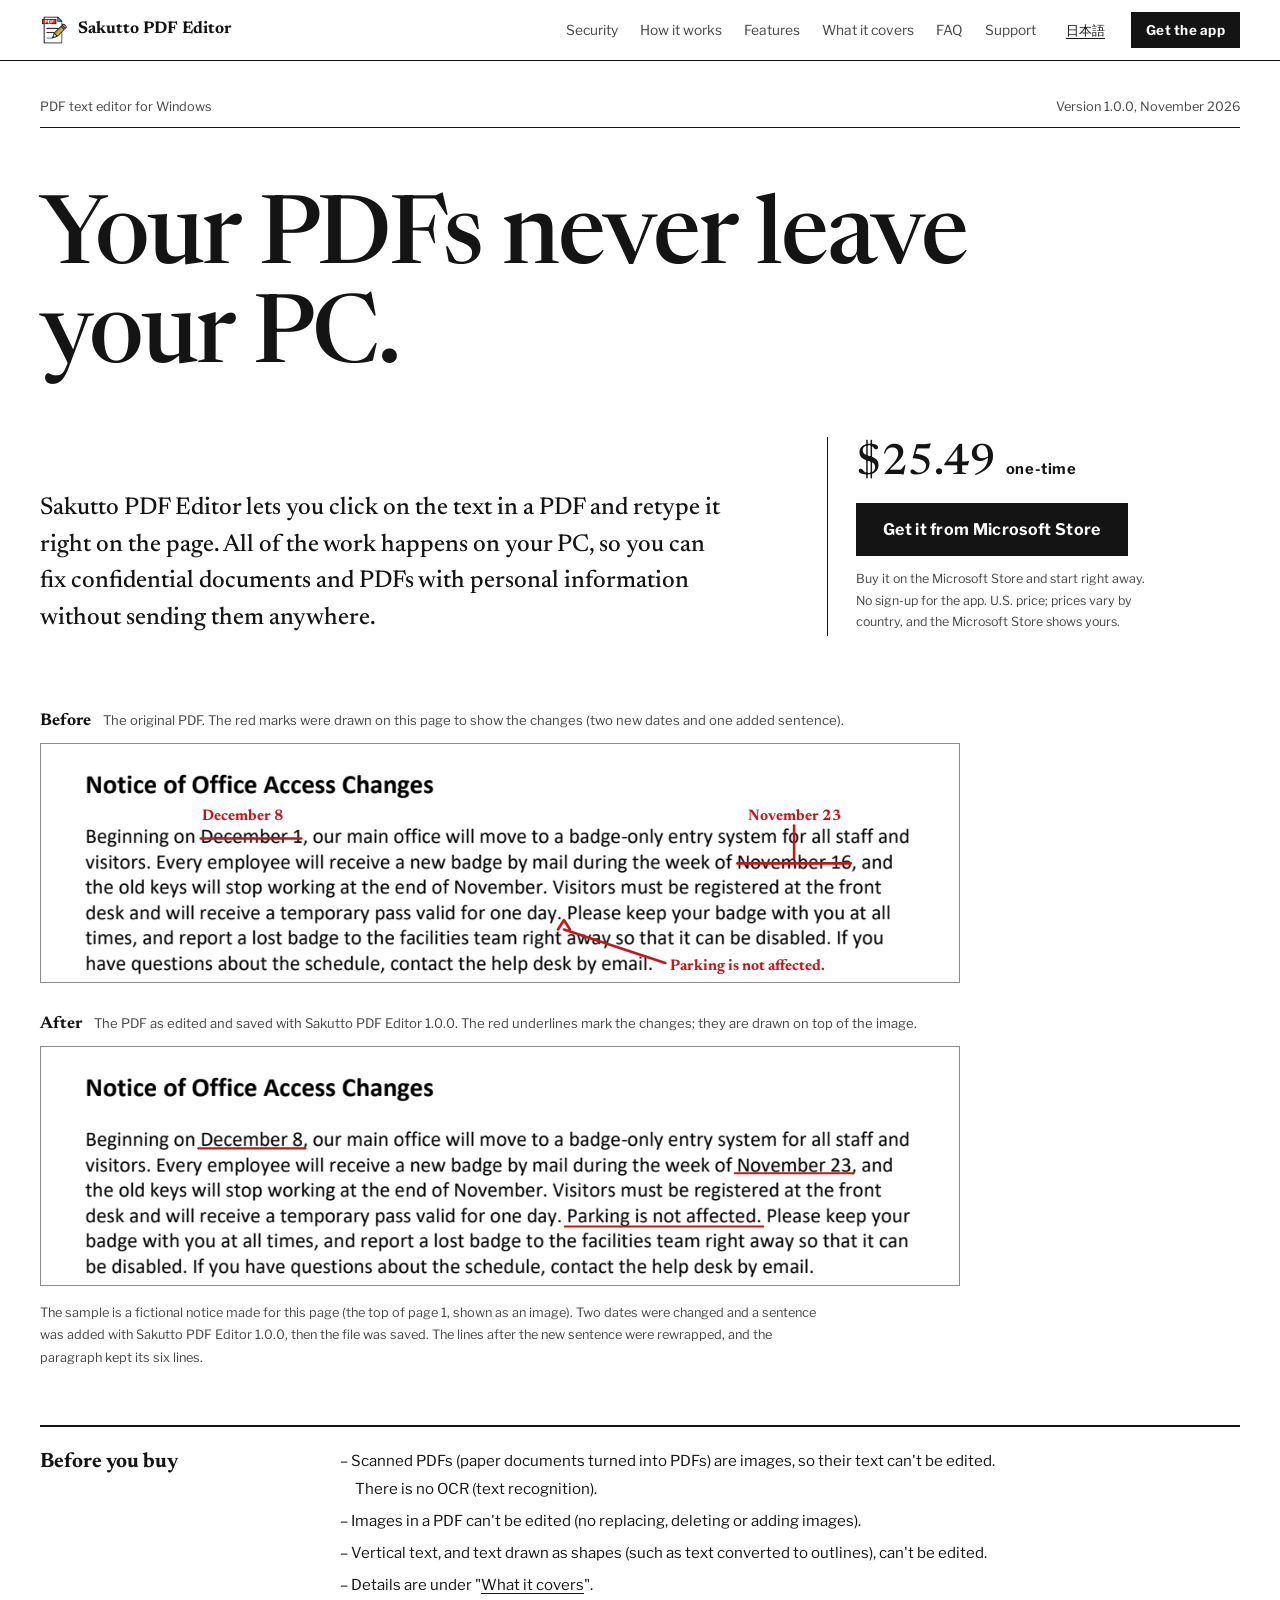
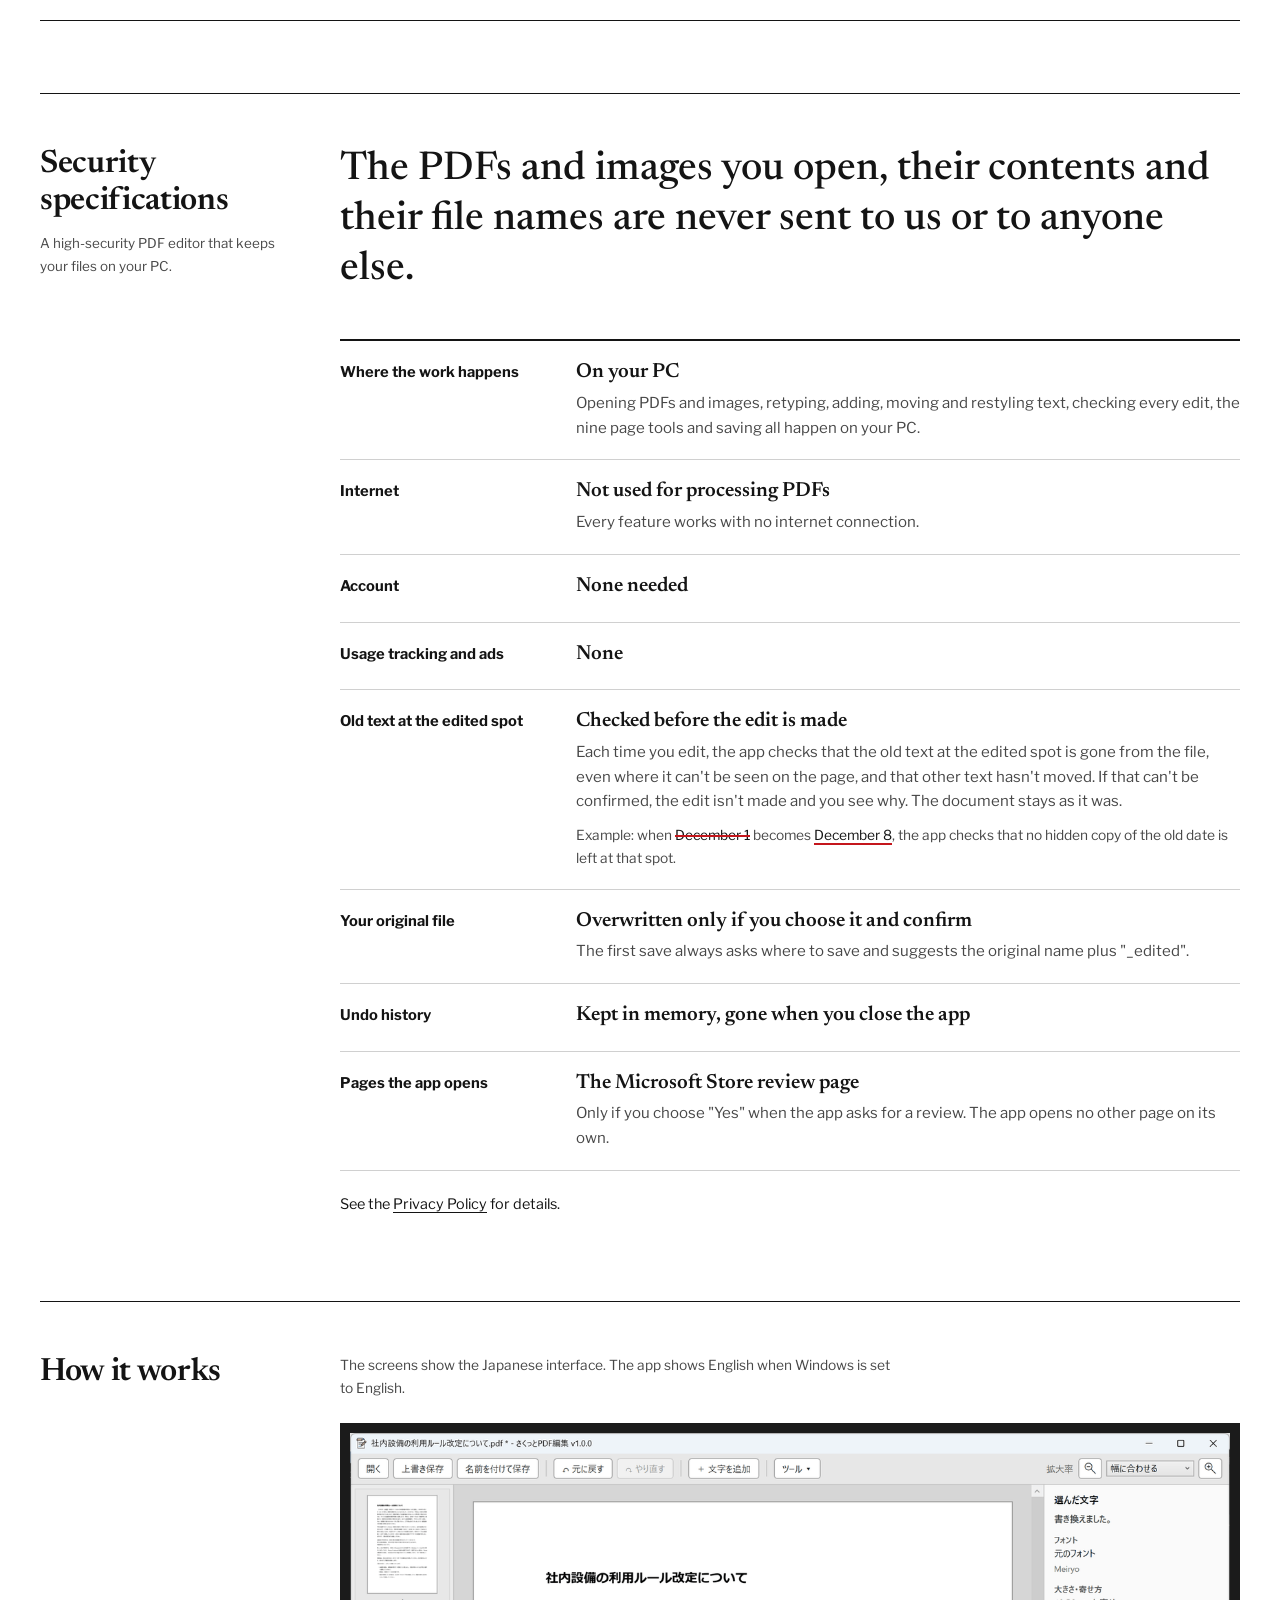
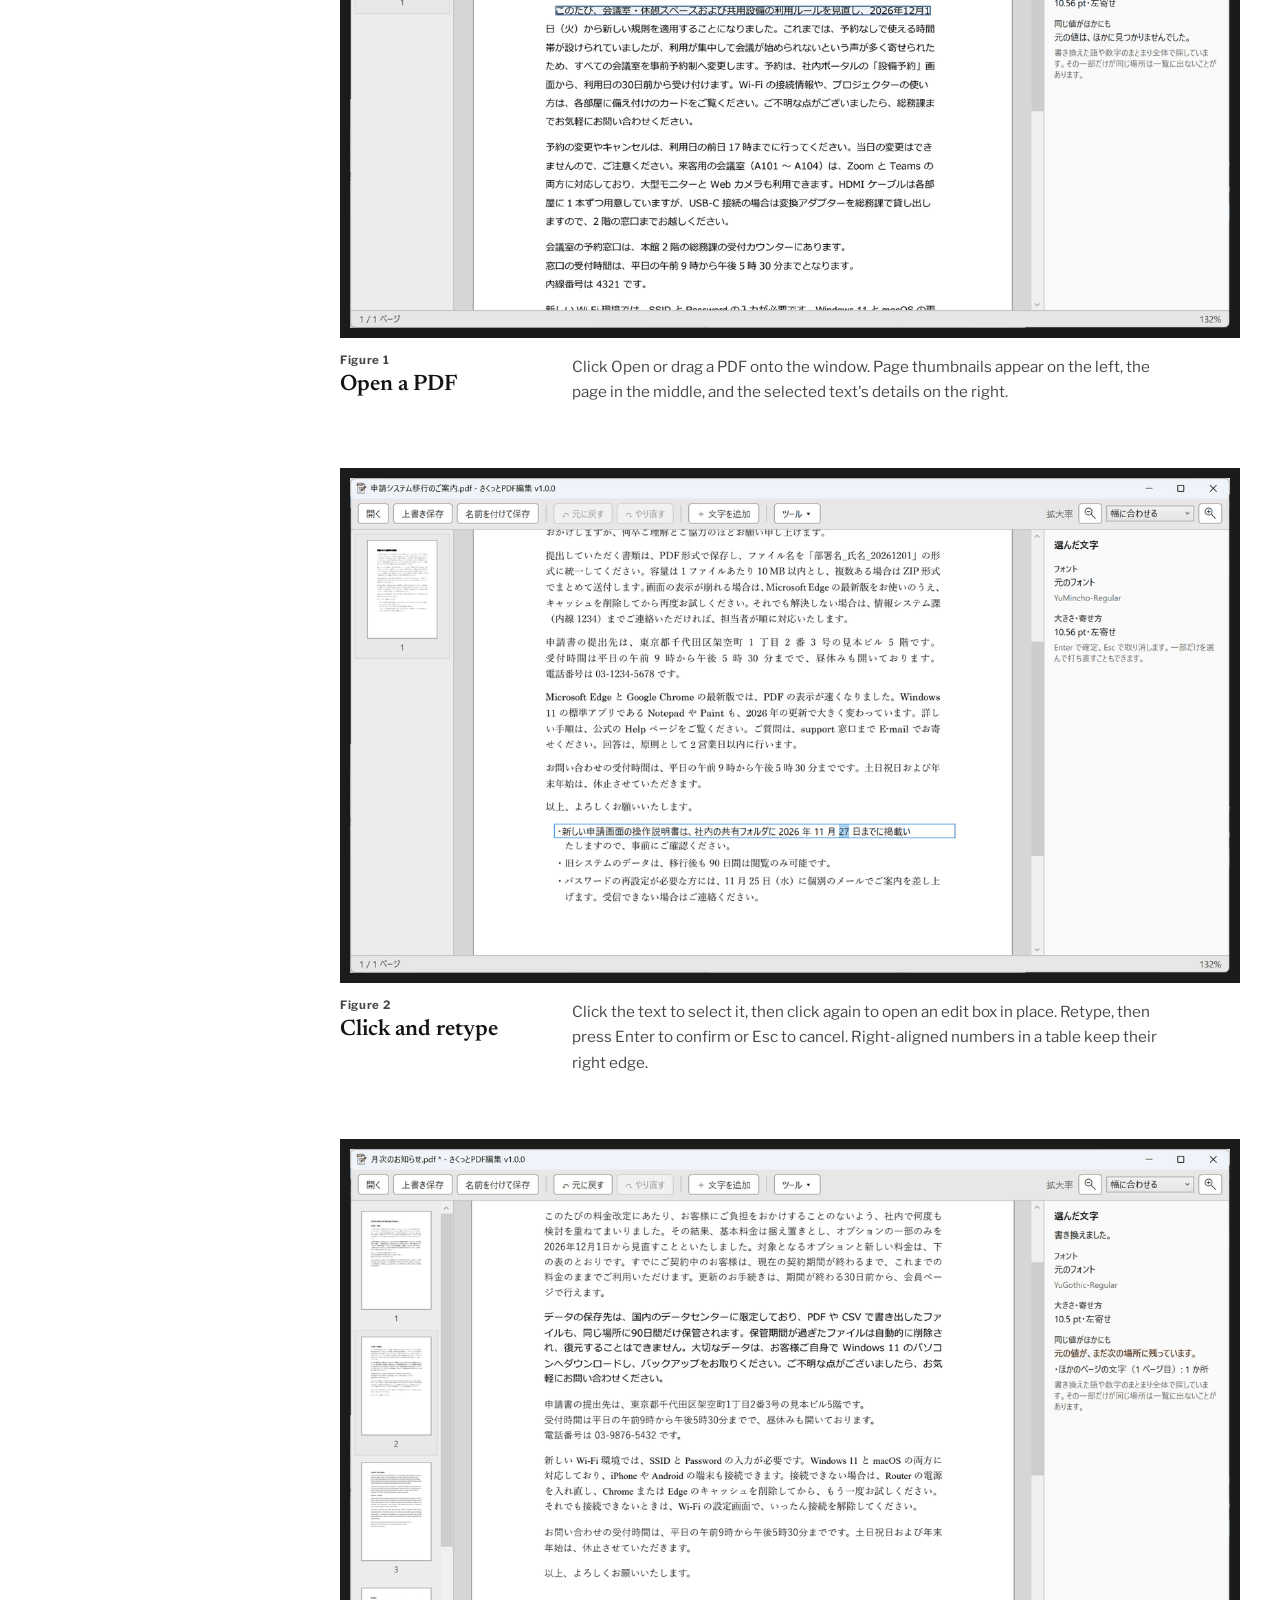
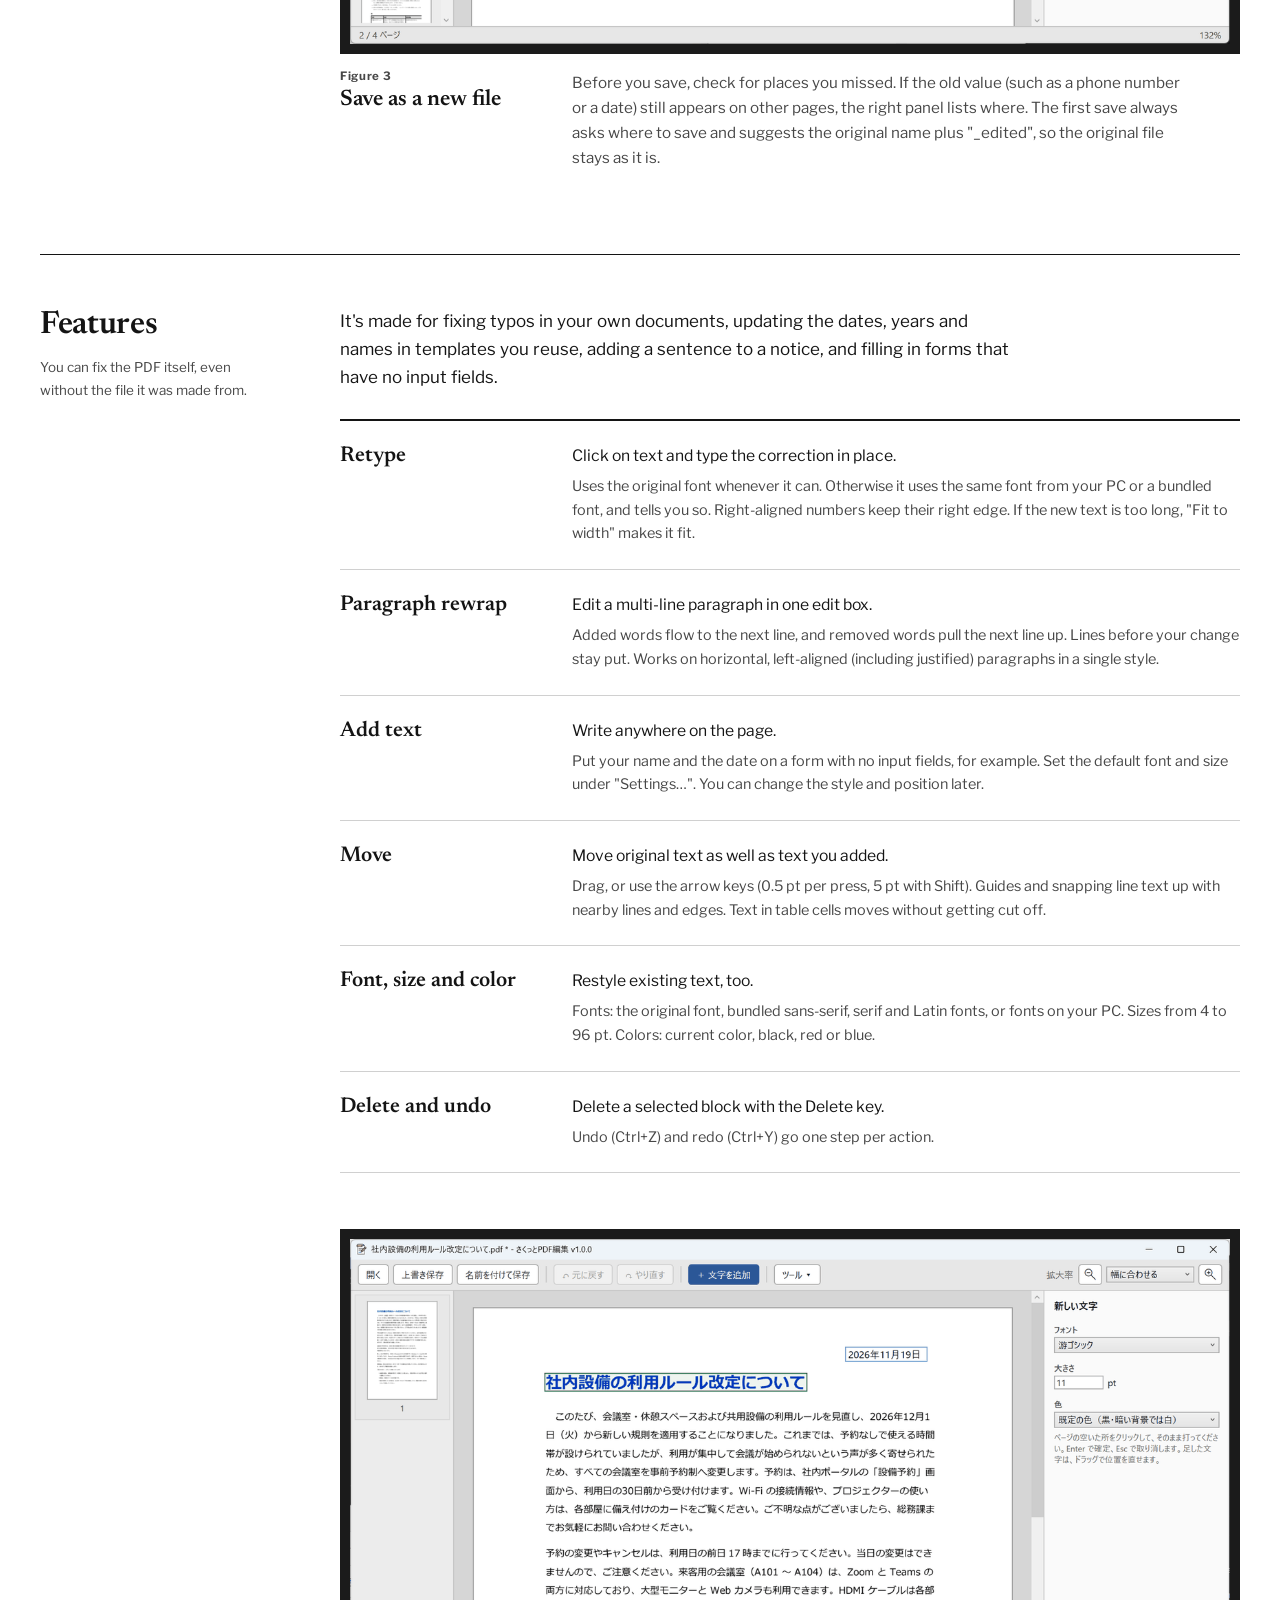
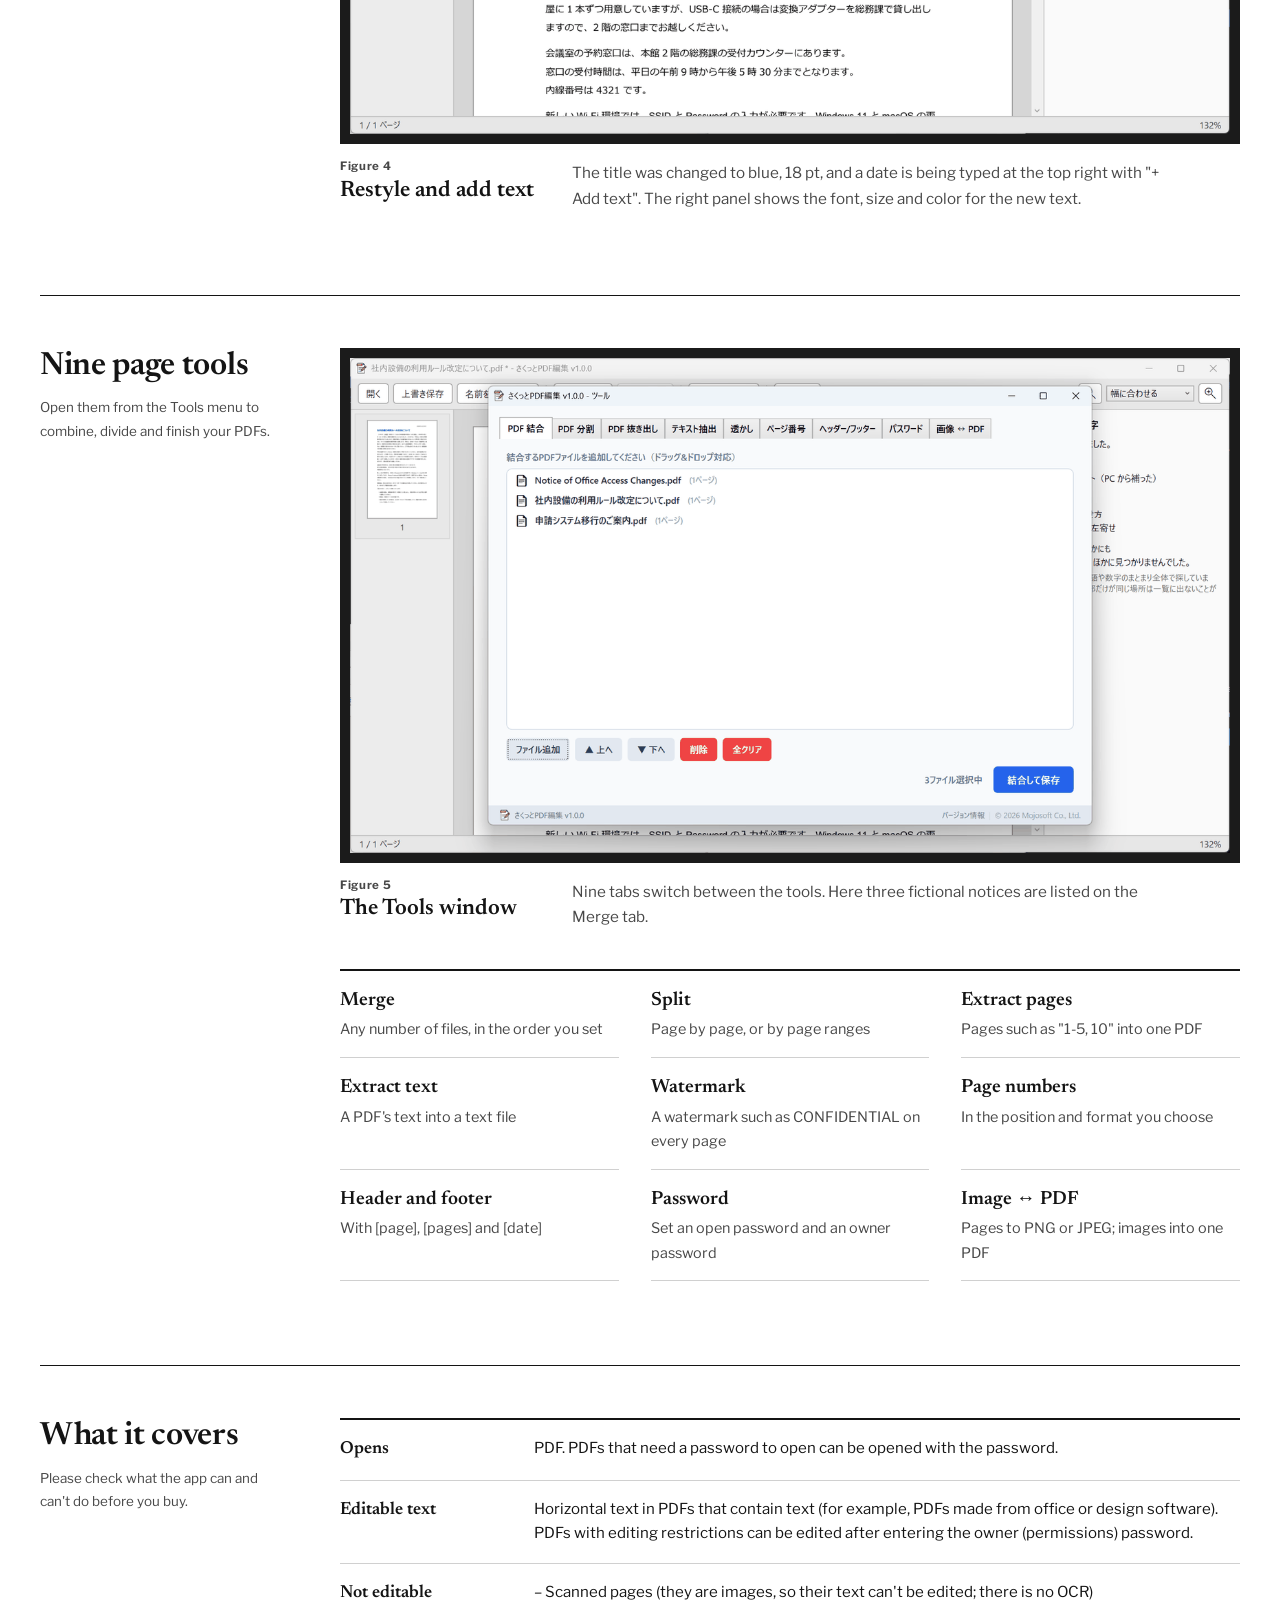
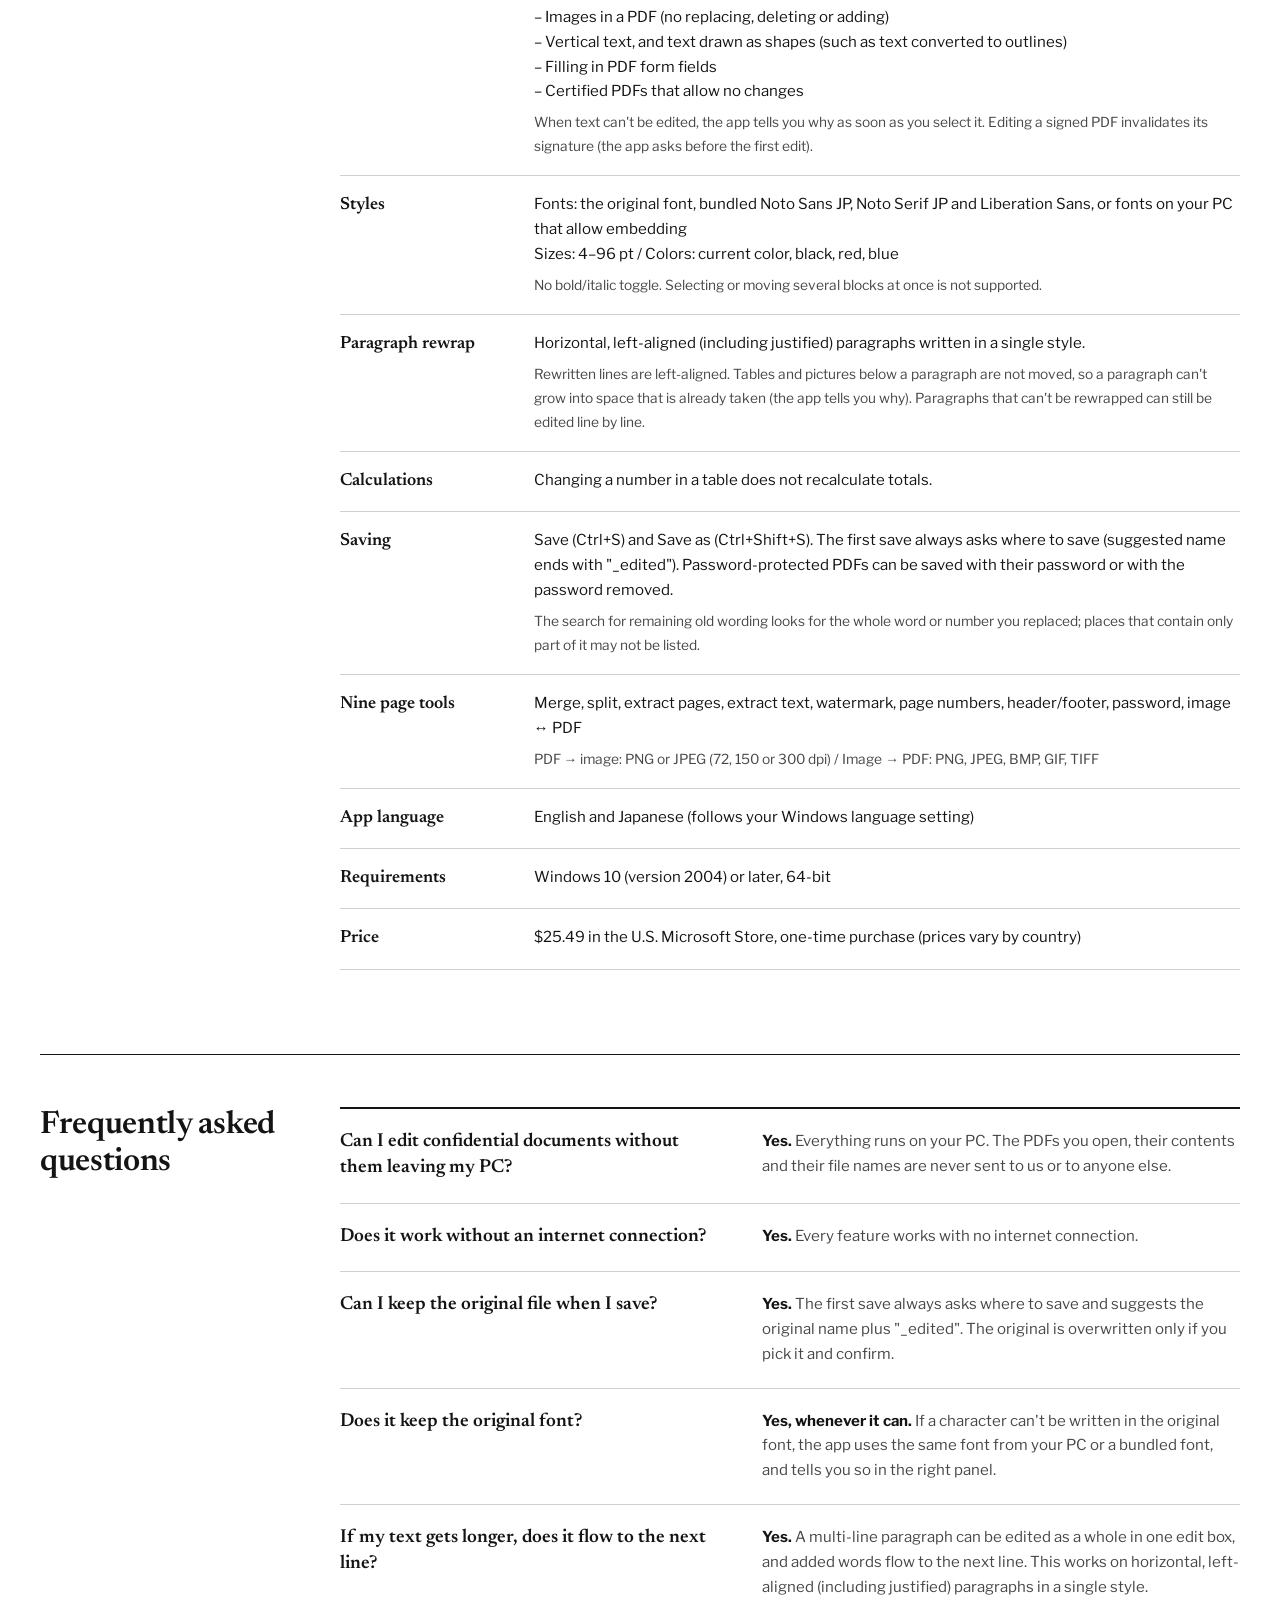
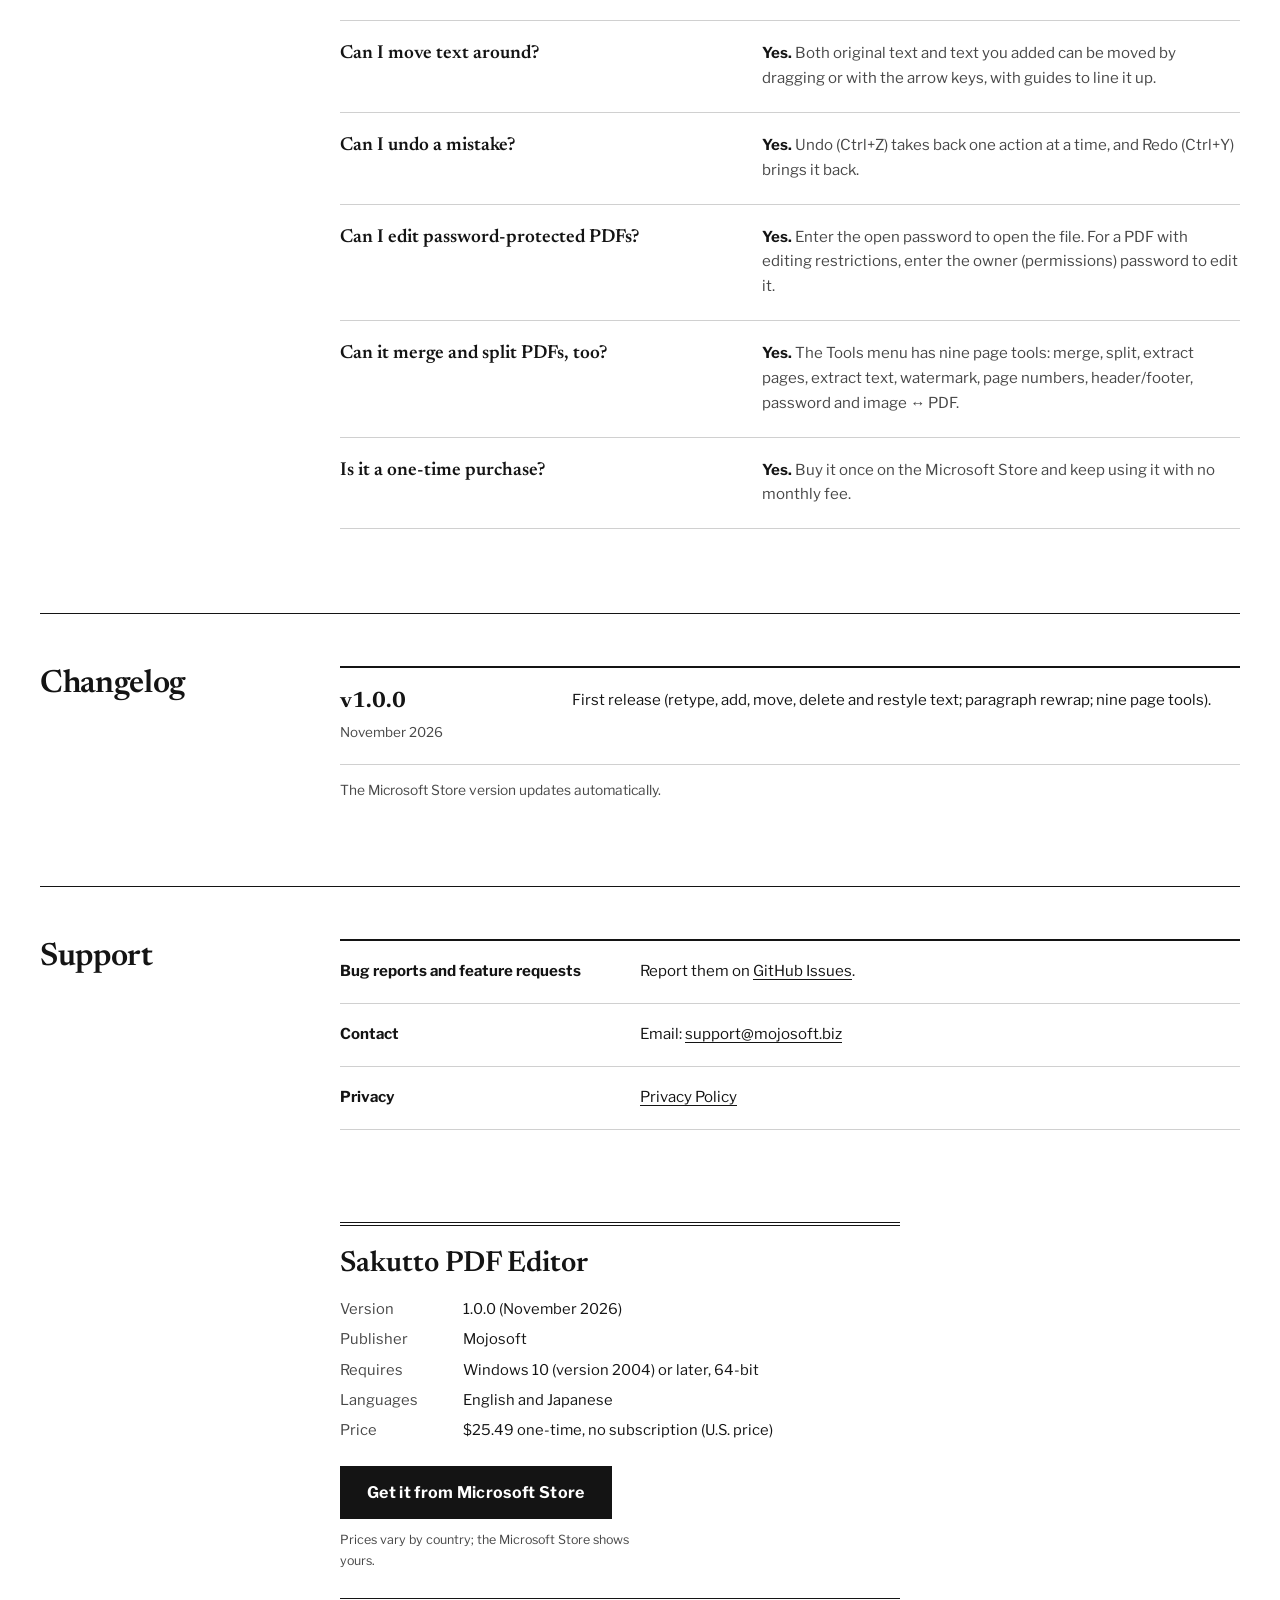
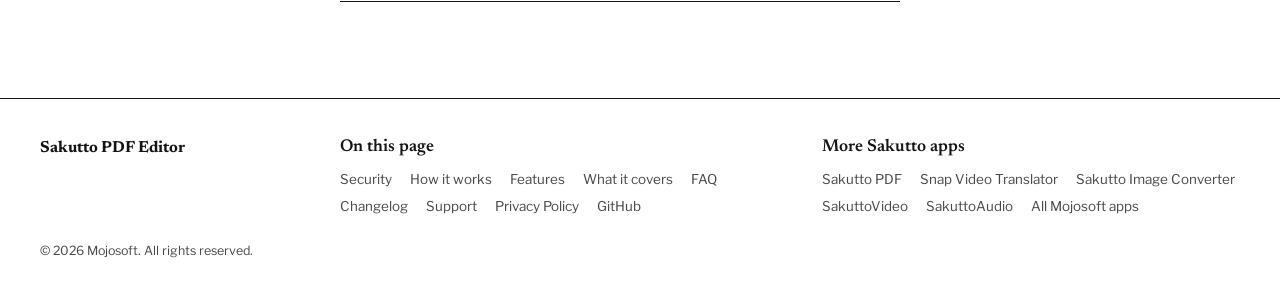
==== commit c870a9bb: "fix(lp): 更新履歴は公開の前なので「最初の版」と書く Co-Authored-By: Claude Opus 5.5 <noreply@anthropic.com>" ====
--- a/en/index.html
+++ b/en/index.html
@@ -289,7 +289,7 @@
     <div class="log">
       <article>
         <div><h3>v1.0.0</h3><time datetime="2026-11">November 2026</time></div>
-        <p>Released on the Microsoft Store (retype, add, move, delete and restyle text; paragraph rewrap; nine page tools).</p>
+        <p>First release (retype, add, move, delete and restyle text; paragraph rewrap; nine page tools).</p>
       </article>
     </div>
     <p class="log-note">The Microsoft Store version updates automatically.</p>
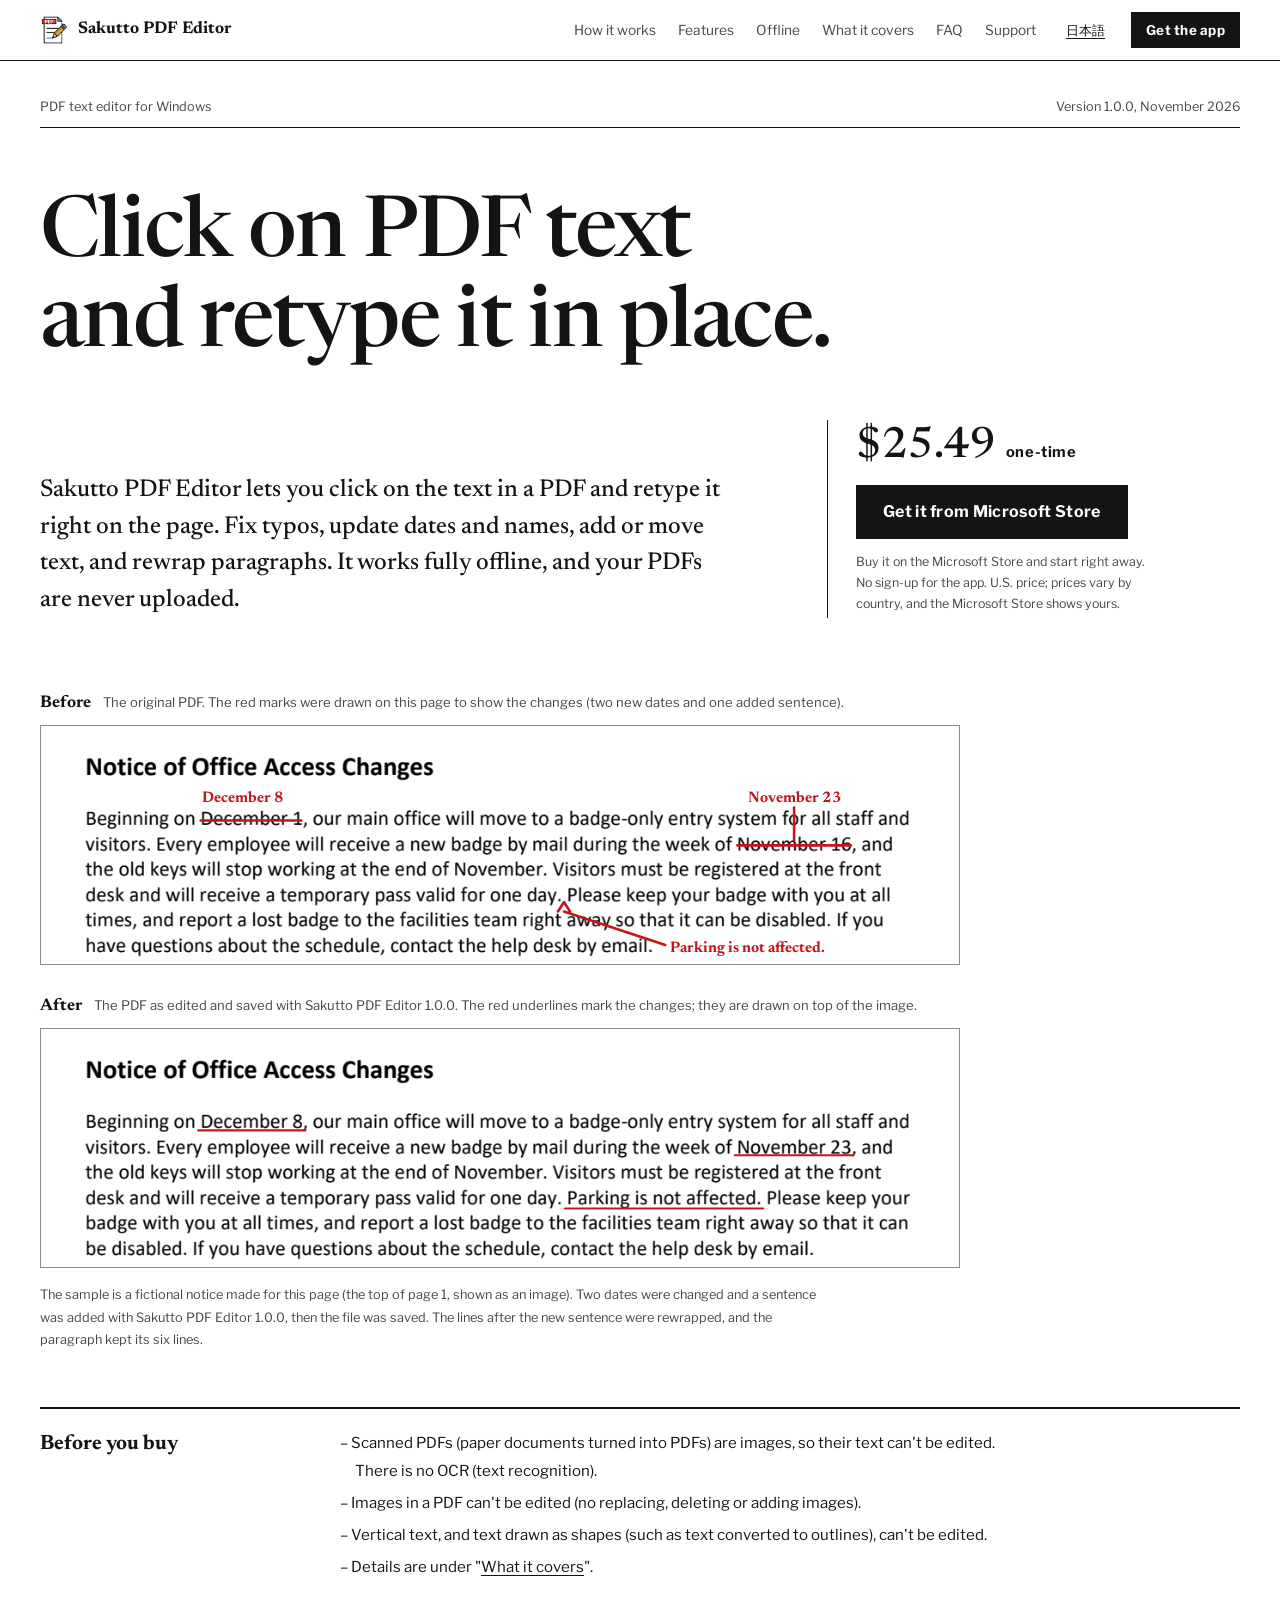
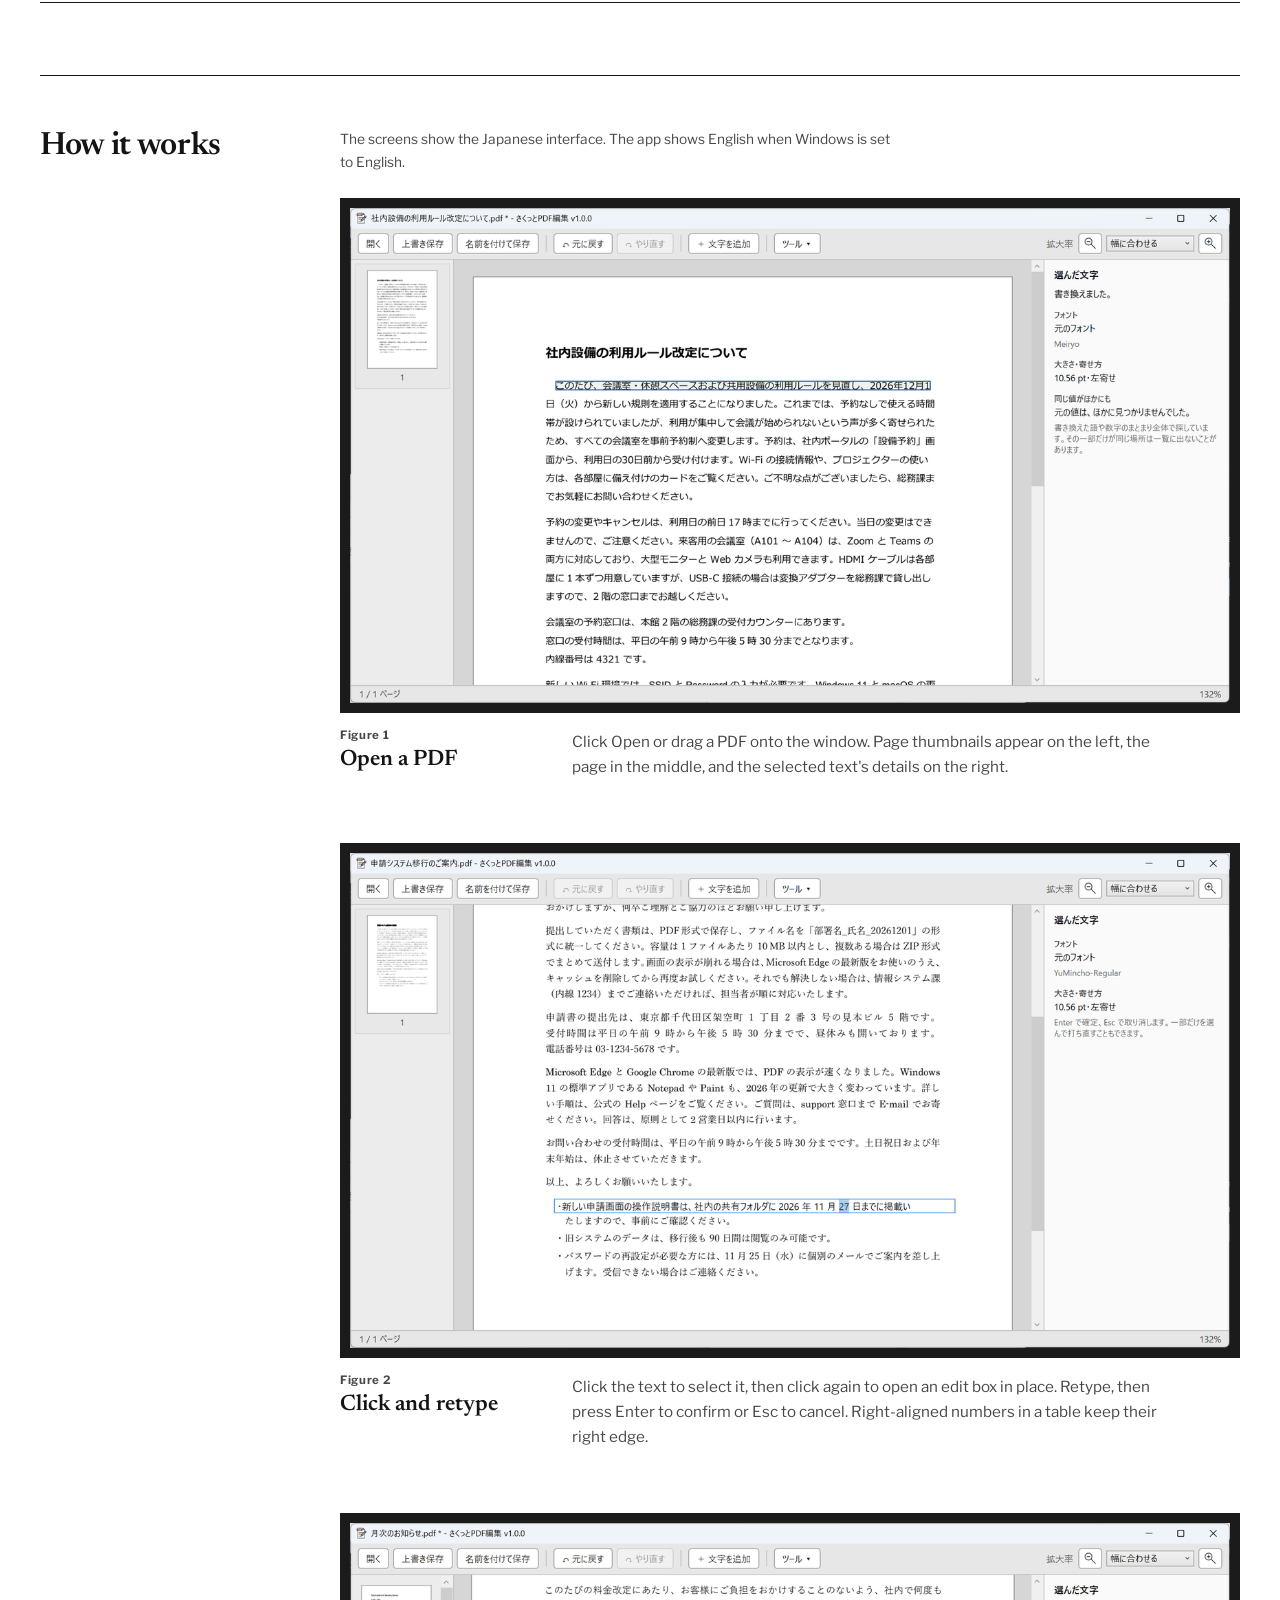
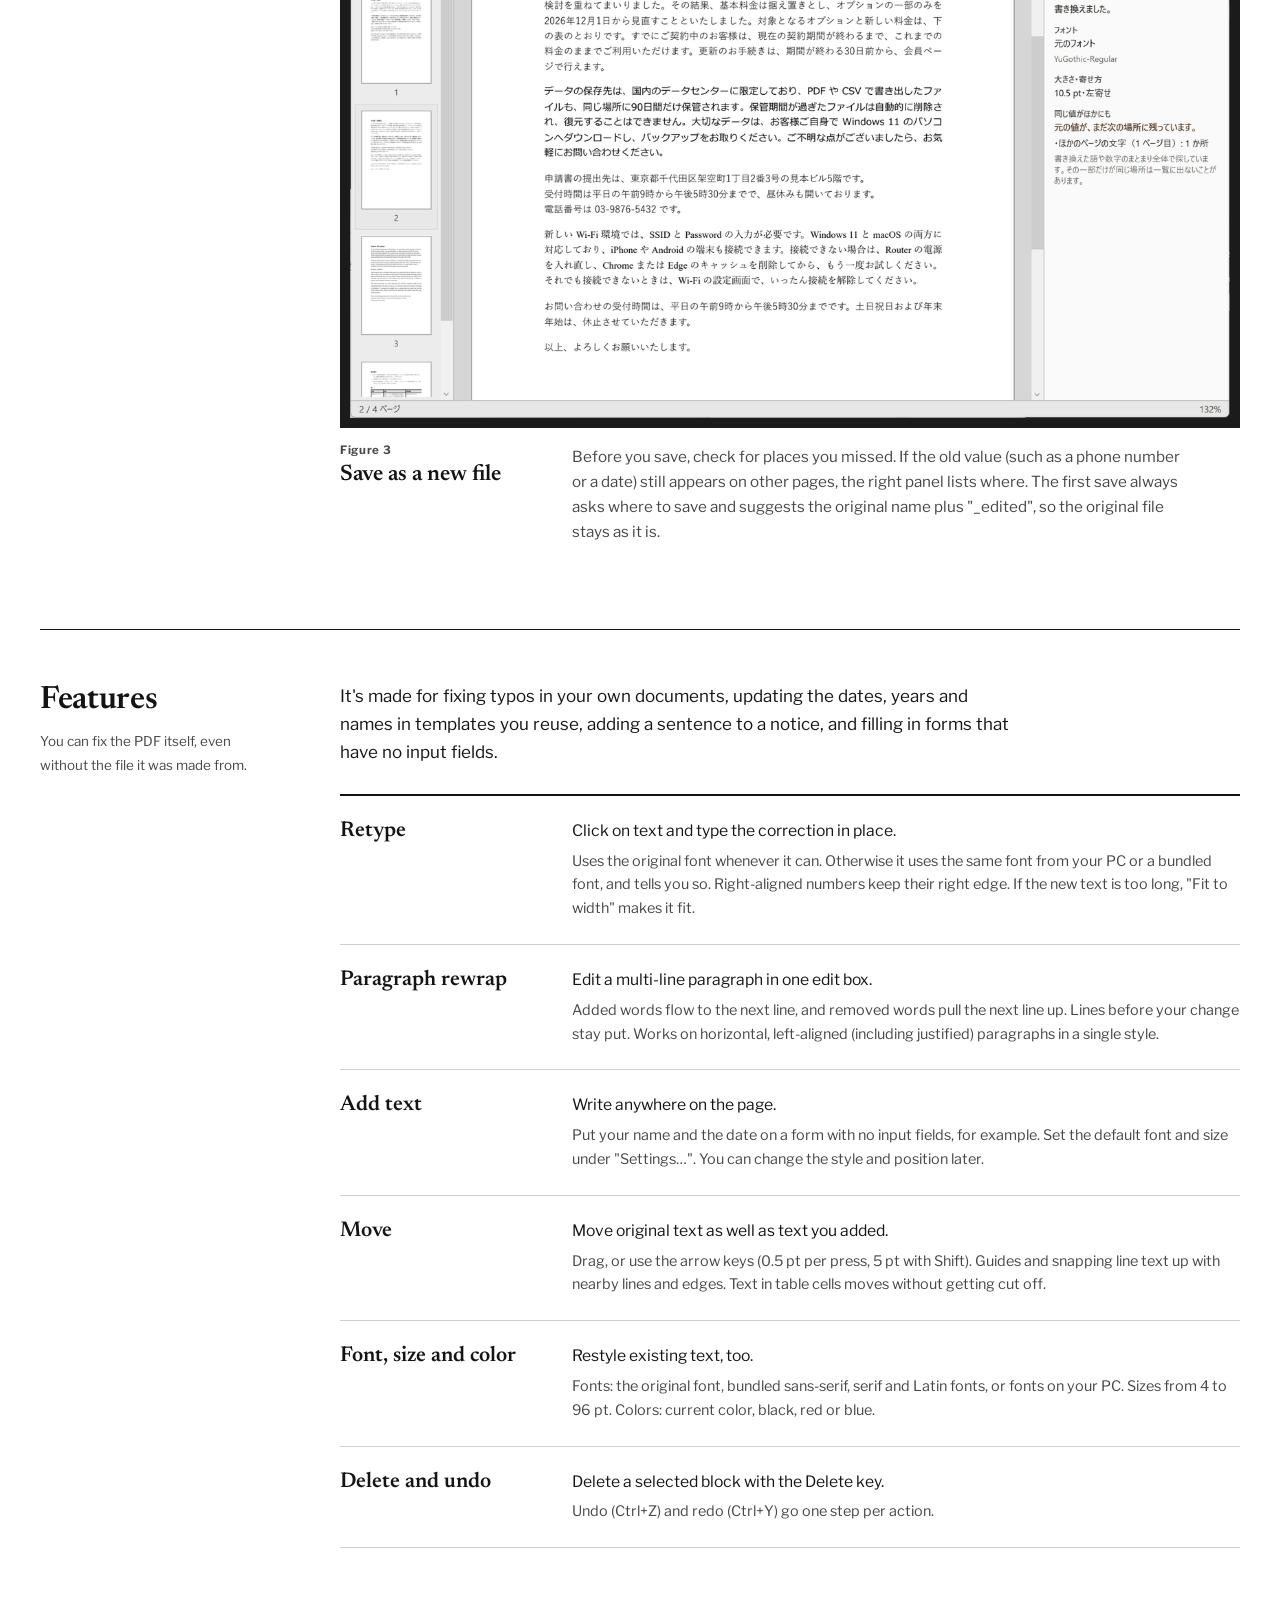
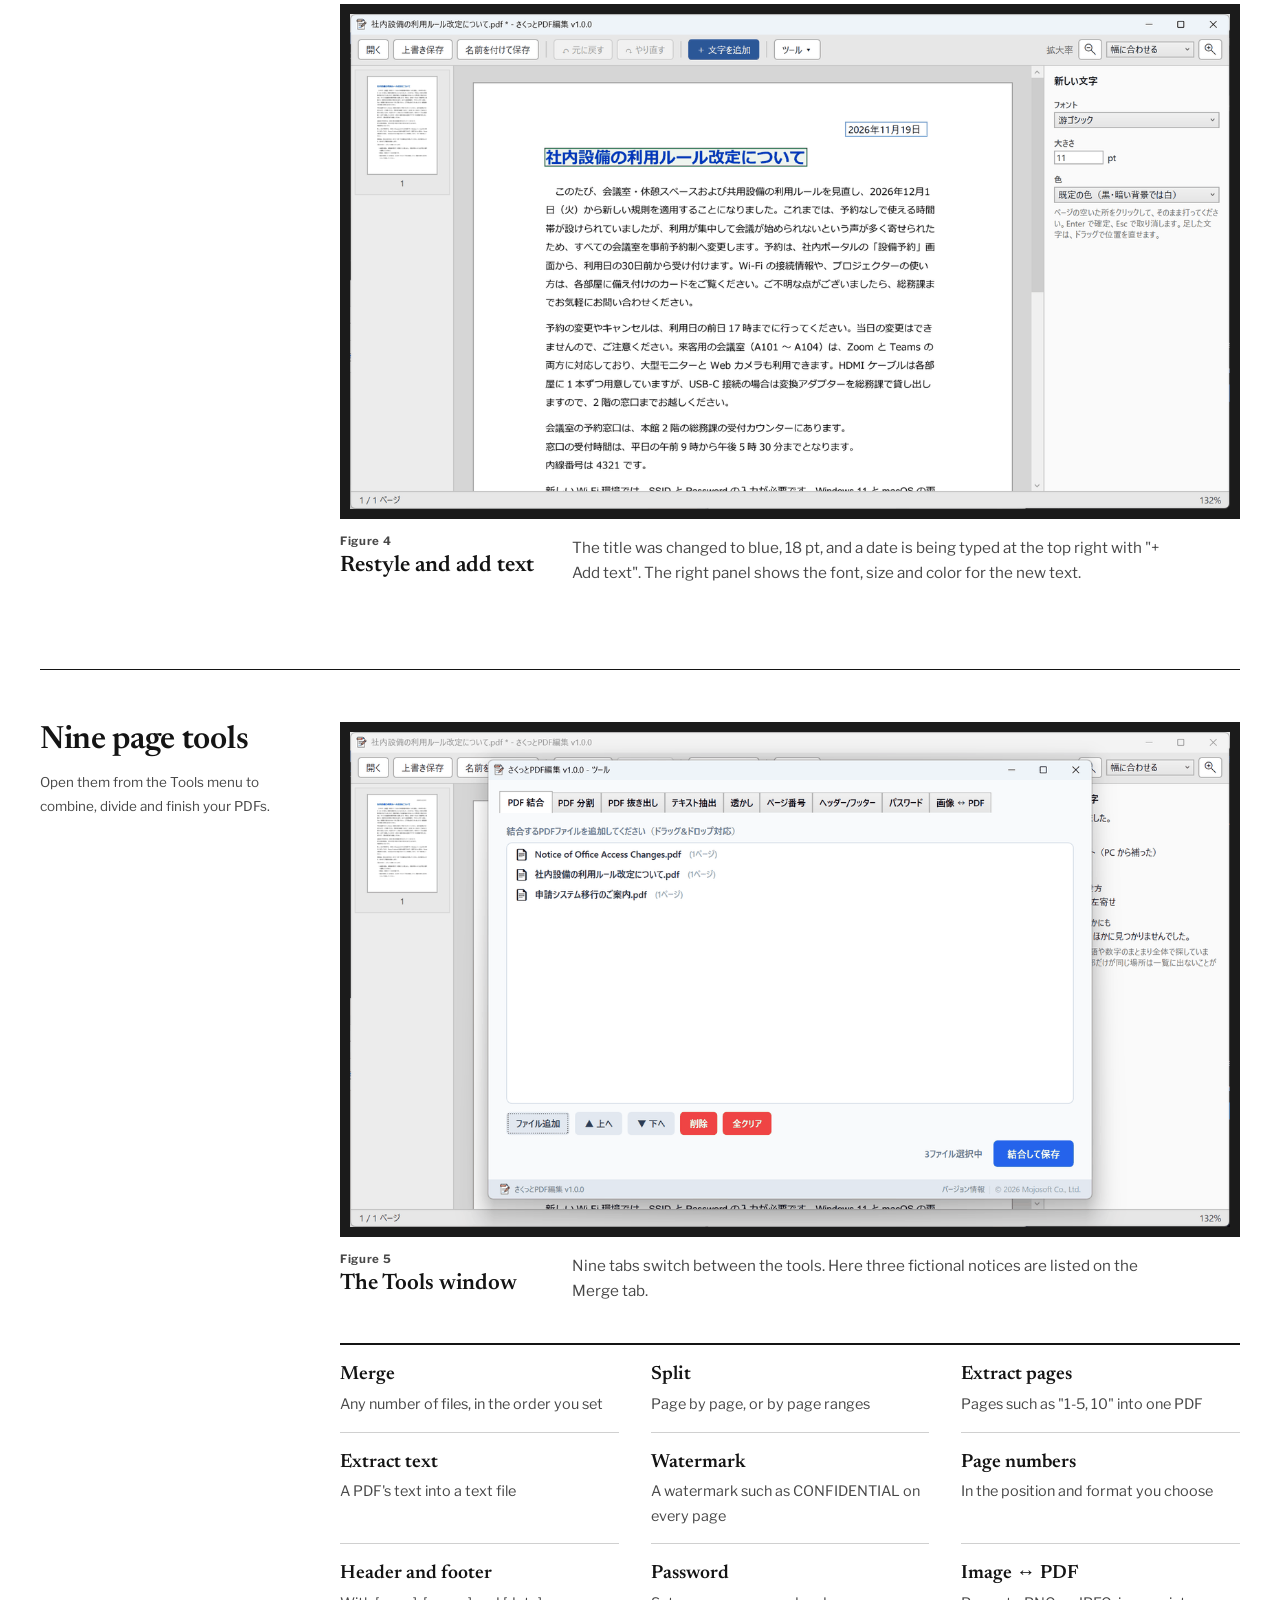
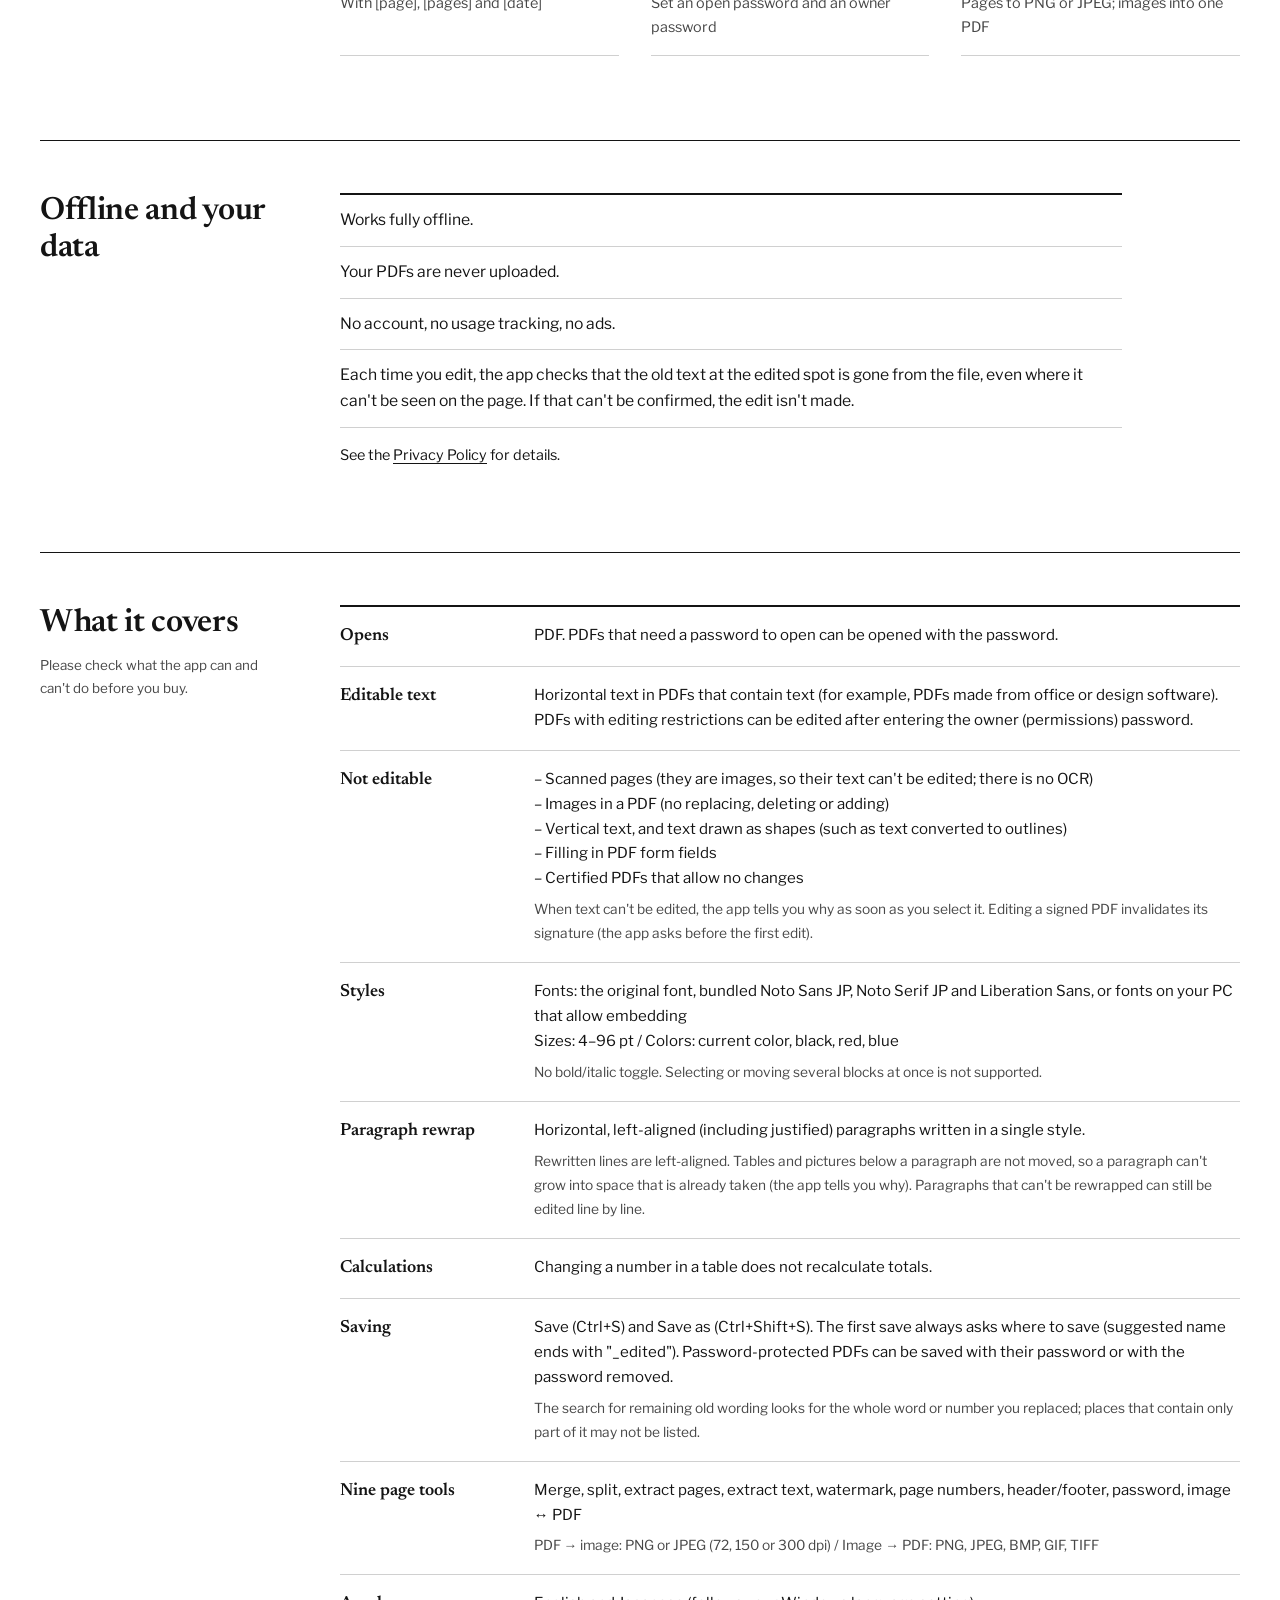
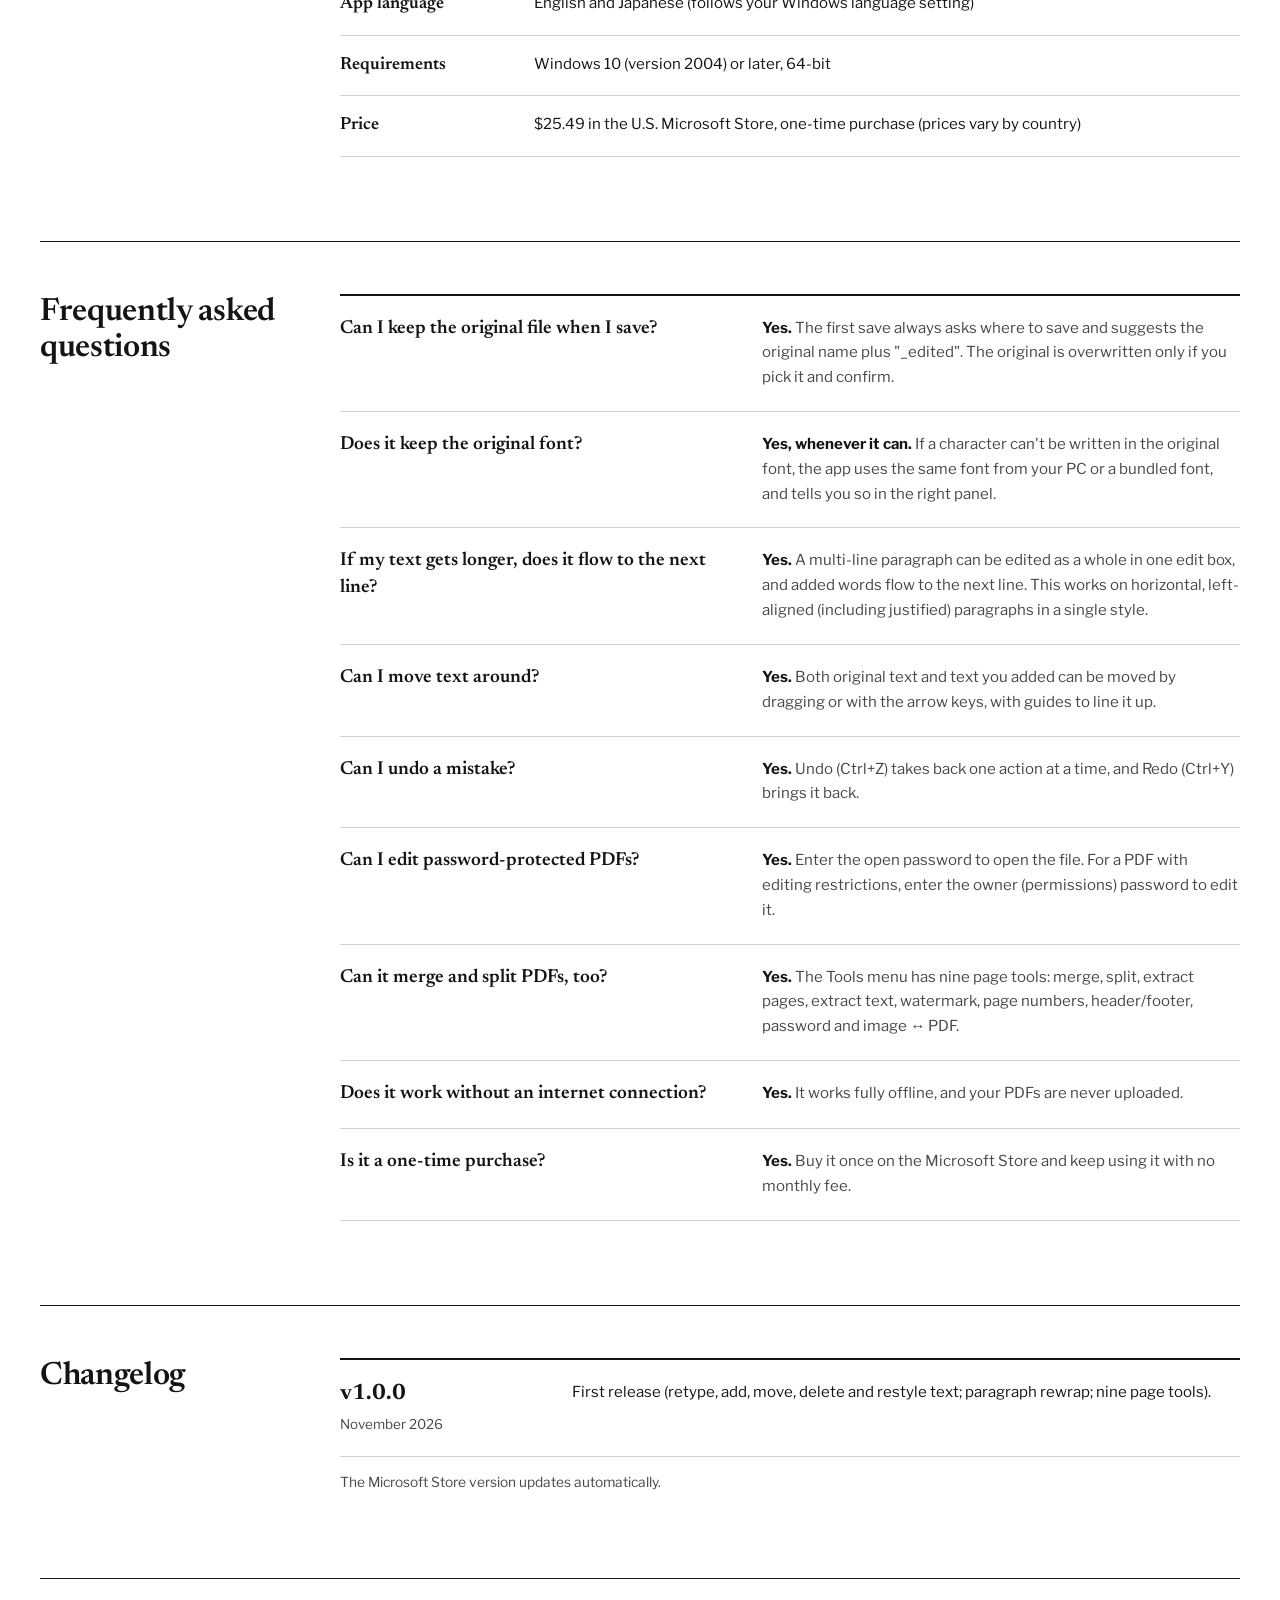
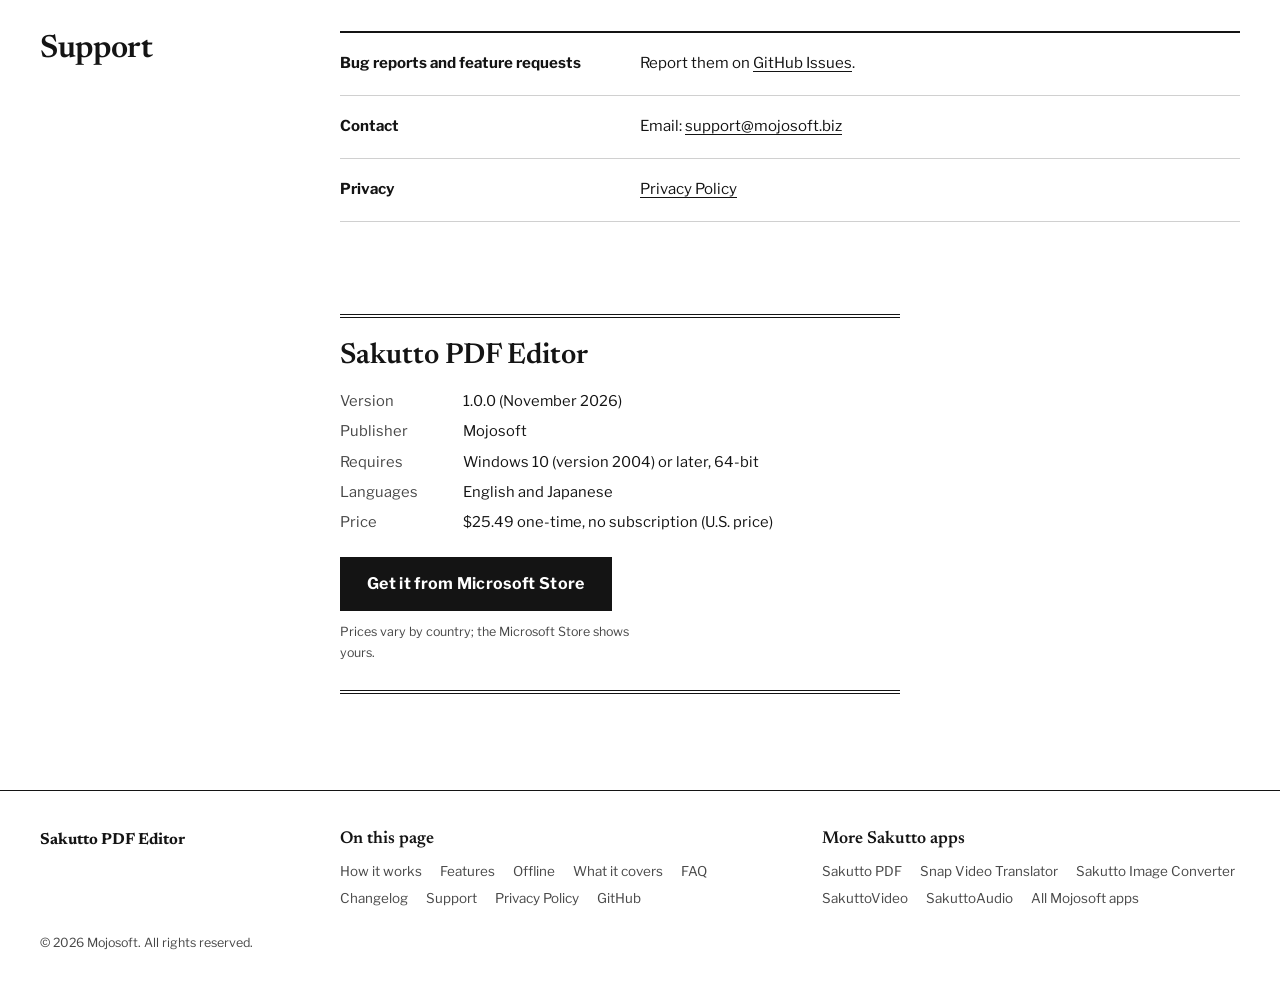
==== commit 5a6535ac: "design(lp): 見出しを機能に戻し、オフラインの説明を控えめにする Co-Authored-By: Claude Opus 5.5 <noreply@anthropic.com>" ====
--- a/en/index.html
+++ b/en/index.html
@@ -4,7 +4,7 @@
 <meta charset="UTF-8">
 <meta name="viewport" content="width=device-width, initial-scale=1.0">
 <title>Sakutto PDF Editor | Edit, Add &amp; Move PDF Text on Windows, Offline</title>
-<meta name="description" content="Your PDFs never leave your PC. Click on text in a PDF and retype it right on the page. Fix typos, update dates and names, add or move text, change the font, size and color, and rewrap paragraphs. Nine page tools included. Works offline. One-time purchase.">
+<meta name="description" content="Click on text in a PDF and retype it right on the page. Fix typos, update dates and names, add or move text, change the font, size and color, and rewrap paragraphs. Nine page tools included. Works fully offline. One-time purchase.">
 <link rel="icon" type="image/x-icon" href="../favicon.ico">
 <link rel="icon" type="image/png" sizes="32x32" href="../favicon-32.png">
 <link rel="apple-touch-icon" href="../apple-touch-icon.png">
@@ -14,13 +14,13 @@
 <link rel="alternate" href="https://mojosoftjp.github.io/sakutto-pdf-editor/" hreflang="x-default">
 <meta name="robots" content="index, follow, max-image-preview:large">
 <meta property="og:title" content="Sakutto PDF Editor | Edit, Add &amp; Move PDF Text on Windows, Offline">
-<meta property="og:description" content="Your PDFs never leave your PC. Click on text in a PDF and retype it right on the page. Fix typos, update dates and names, add or move text, change the font, size and color, and rewrap paragraphs. Nine page tools included. Works offline. One-time purchase.">
+<meta property="og:description" content="Click on text in a PDF and retype it right on the page. Fix typos, update dates and names, add or move text, change the font, size and color, and rewrap paragraphs. Nine page tools included. Works fully offline. One-time purchase.">
 <meta property="og:url" content="https://mojosoftjp.github.io/sakutto-pdf-editor/en/">
 <meta property="og:type" content="website">
 <meta property="og:site_name" content="Mojosoft">
 <meta property="og:locale" content="en_US">
 <meta name="twitter:title" content="Sakutto PDF Editor | Edit, Add &amp; Move PDF Text on Windows, Offline">
-<meta name="twitter:description" content="Your PDFs never leave your PC. Click on text in a PDF and retype it right on the page. Fix typos, update dates and names, add or move text, change the font, size and color, and rewrap paragraphs. Nine page tools included. Works offline. One-time purchase.">
+<meta name="twitter:description" content="Click on text in a PDF and retype it right on the page. Fix typos, update dates and names, add or move text, change the font, size and color, and rewrap paragraphs. Nine page tools included. Works fully offline. One-time purchase.">
 <meta property="og:image" content="https://mojosoftjp.github.io/sakutto-pdf-editor/ss1_ja.png">
 <meta name="twitter:image" content="https://mojosoftjp.github.io/sakutto-pdf-editor/ss1_ja.png">
 <meta property="og:image:alt" content="Sakutto PDF Editor (Japanese interface): retyping text in a PDF by clicking on it">
@@ -42,7 +42,7 @@
       "name": "Sakutto PDF Editor",
       "alternateName": "さくっとPDF編集",
       "url": "https://mojosoftjp.github.io/sakutto-pdf-editor/en/",
-      "description": "Your PDFs never leave your PC. Click on text in a PDF and retype it right on the page. Fix typos, update dates and names, add or move text, change the font, size and color, and rewrap paragraphs. Nine page tools included. Works offline. One-time purchase.",
+      "description": "Click on text in a PDF and retype it right on the page. Fix typos, update dates and names, add or move text, change the font, size and color, and rewrap paragraphs. Nine page tools included. Works fully offline. One-time purchase.",
       "image": "https://mojosoftjp.github.io/sakutto-pdf-editor/ss1_ja.png",
       "operatingSystem": "Windows",
       "applicationCategory": "UtilitiesApplication",
@@ -105,7 +105,7 @@
 <header class="top"><div class="wrap">
   <a class="brand" href="./"><img src="../logo-96.png" alt="" width="28" height="28"><span>Sakutto PDF Editor</span></a>
   <nav class="nav" aria-label="On this page">
-    <a href="#security">Security</a><a href="#how">How it works</a><a href="#features">Features</a><a href="#scope">What it covers</a><a href="#faq">FAQ</a><a href="#support">Support</a>
+    <a href="#how">How it works</a><a href="#features">Features</a><a href="#offline">Offline</a><a href="#scope">What it covers</a><a href="#faq">FAQ</a><a href="#support">Support</a>
   </nav>
   <a class="lang" href="../" hreflang="ja" lang="ja">日本語</a>
   <a class="btn btn-sm" href="https://apps.microsoft.com/detail/9NJNDMB1KWBC?cid=lp-en">Get the app</a>
@@ -115,10 +115,10 @@
 <div class="hero"><div class="wrap trim">
   <p class="runhead"><span>PDF text editor for Windows</span><span>Version 1.0.0, November 2026</span></p>
 
-  <h1><span>Your PDFs</span> <span>never leave</span> <span>your PC.</span></h1>
+  <h1>Click on PDF text and retype it in place.</h1>
 
   <div class="lead">
-    <p class="standfirst">Sakutto PDF Editor lets you click on the text in a PDF and retype it right on the page. All of the work happens on your PC, so you can fix confidential documents and PDFs with personal information without sending them anywhere.</p>
+    <p class="standfirst">Sakutto PDF Editor lets you click on the text in a PDF and retype it right on the page. Fix typos, update dates and names, add or move text, and rewrap paragraphs. It works fully offline, and your PDFs are never uploaded.</p>
     <div class="buy">
       <p class="price">$25.49<small>one-time</small></p>
       <a class="btn" href="https://apps.microsoft.com/detail/9NJNDMB1KWBC?cid=lp-en">Get it from Microsoft Store</a>
@@ -169,24 +169,6 @@
   </section>
 </div></div>
 
-<section class="sec" id="security" aria-labelledby="h-security"><div class="wrap">
-  <div class="sec-head"><h2 id="h-security">Security specifications</h2><p>A high-security PDF editor that keeps your files on your PC.</p></div>
-  <div class="sec-body">
-    <p class="statement">The PDFs and images you open, their contents and their file names are never sent to us or to anyone else.</p>
-    <dl class="facts">
-      <div><dt>Where the work happens</dt><dd><b>On your PC</b><span>Opening PDFs and images, retyping, adding, moving and restyling text, checking every edit, the nine page tools and saving all happen on your PC.</span></dd></div>
-      <div><dt>Internet</dt><dd><b>Not used for processing PDFs</b><span>Every feature works with no internet connection.</span></dd></div>
-      <div><dt>Account</dt><dd><b>None needed</b></dd></div>
-      <div><dt>Usage tracking and ads</dt><dd><b>None</b></dd></div>
-      <div><dt>Old text at the edited spot</dt><dd><b>Checked before the edit is made</b><span>Each time you edit, the app checks that the old text at the edited spot is gone from the file, even where it can't be seen on the page, and that other text hasn't moved. If that can't be confirmed, the edit isn't made and you see why. The document stays as it was.</span><span class="eg">Example: when <del class="red">December 1</del> becomes <ins class="red">December 8</ins>, the app checks that no hidden copy of the old date is left at that spot.</span></dd></div>
-      <div><dt>Your original file</dt><dd><b>Overwritten only if you choose it and confirm</b><span>The first save always asks where to save and suggests the original name plus "_edited".</span></dd></div>
-      <div><dt>Undo history</dt><dd><b>Kept in memory, gone when you close the app</b></dd></div>
-      <div><dt>Pages the app opens</dt><dd><b>The Microsoft Store review page</b><span>Only if you choose "Yes" when the app asks for a review. The app opens no other page on its own.</span></dd></div>
-    </dl>
-    <p class="facts-note">See the <a href="privacy.html">Privacy Policy</a> for details.</p>
-  </div>
-</div></section>
-
 <section class="sec" id="how" aria-labelledby="h-how"><div class="wrap">
   <div class="sec-head"><h2 id="h-how">How it works</h2></div>
   <div class="sec-body">
@@ -243,6 +225,19 @@
       <li><b>Password</b>Set an open password and an owner password</li>
       <li><b>Image ↔ PDF</b>Pages to PNG or JPEG; images into one PDF</li>
     </ul>
+  </div>
+</div></section>
+
+<section class="sec" id="offline" aria-labelledby="h-offline"><div class="wrap">
+  <div class="sec-head"><h2 id="h-offline">Offline and your data</h2></div>
+  <div class="sec-body">
+    <ul class="plain">
+      <li>Works fully offline.</li>
+      <li>Your PDFs are never uploaded.</li>
+      <li>No account, no usage tracking, no ads.</li>
+      <li>Each time you edit, the app checks that the old text at the edited spot is gone from the file, even where it can't be seen on the page. If that can't be confirmed, the edit isn't made.</li>
+    </ul>
+    <p class="plain-note">See the <a href="privacy.html">Privacy Policy</a> for details.</p>
   </div>
 </div></section>
 
@@ -269,8 +264,6 @@
   <div class="sec-head"><h2 id="h-faq">Frequently asked questions</h2></div>
   <div class="sec-body">
     <dl class="faq">
-      <div><dt>Can I edit confidential documents without them leaving my PC?</dt><dd><strong>Yes.</strong> Everything runs on your PC. The PDFs you open, their contents and their file names are never sent to us or to anyone else.</dd></div>
-      <div><dt>Does it work without an internet connection?</dt><dd><strong>Yes.</strong> Every feature works with no internet connection.</dd></div>
       <div><dt>Can I keep the original file when I save?</dt><dd><strong>Yes.</strong> The first save always asks where to save and suggests the original name plus "_edited". The original is overwritten only if you pick it and confirm.</dd></div>
       <div><dt>Does it keep the original font?</dt><dd><strong>Yes, whenever it can.</strong> If a character can't be written in the original font, the app uses the same font from your PC or a bundled font, and tells you so in the right panel.</dd></div>
       <div><dt>If my text gets longer, does it flow to the next line?</dt><dd><strong>Yes.</strong> A multi-line paragraph can be edited as a whole in one edit box, and added words flow to the next line. This works on horizontal, left-aligned (including justified) paragraphs in a single style.</dd></div>
@@ -278,6 +271,7 @@
       <div><dt>Can I undo a mistake?</dt><dd><strong>Yes.</strong> Undo (Ctrl+Z) takes back one action at a time, and Redo (Ctrl+Y) brings it back.</dd></div>
       <div><dt>Can I edit password-protected PDFs?</dt><dd><strong>Yes.</strong> Enter the open password to open the file. For a PDF with editing restrictions, enter the owner (permissions) password to edit it.</dd></div>
       <div><dt>Can it merge and split PDFs, too?</dt><dd><strong>Yes.</strong> The Tools menu has nine page tools: merge, split, extract pages, extract text, watermark, page numbers, header/footer, password and image ↔ PDF.</dd></div>
+      <div><dt>Does it work without an internet connection?</dt><dd><strong>Yes.</strong> It works fully offline, and your PDFs are never uploaded.</dd></div>
       <div><dt>Is it a one-time purchase?</dt><dd><strong>Yes.</strong> Buy it once on the Microsoft Store and keep using it with no monthly fee.</dd></div>
     </dl>
   </div>
@@ -325,7 +319,7 @@
 
 <footer class="foot"><div class="wrap">
   <div><p class="foot-brand">Sakutto PDF Editor</p></div>
-  <div><h2>On this page</h2><ul><li><a href="#security">Security</a></li><li><a href="#how">How it works</a></li><li><a href="#features">Features</a></li><li><a href="#scope">What it covers</a></li><li><a href="#faq">FAQ</a></li><li><a href="#changelog">Changelog</a></li><li><a href="#support">Support</a></li><li><a href="privacy.html">Privacy Policy</a></li><li><a href="https://github.com/mojosoftjp/sakutto-pdf-editor">GitHub</a></li></ul></div>
+  <div><h2>On this page</h2><ul><li><a href="#how">How it works</a></li><li><a href="#features">Features</a></li><li><a href="#offline">Offline</a></li><li><a href="#scope">What it covers</a></li><li><a href="#faq">FAQ</a></li><li><a href="#changelog">Changelog</a></li><li><a href="#support">Support</a></li><li><a href="privacy.html">Privacy Policy</a></li><li><a href="https://github.com/mojosoftjp/sakutto-pdf-editor">GitHub</a></li></ul></div>
   <div><h2>More Sakutto apps</h2><ul><li><a href="https://mojosoftjp.github.io/sakutto-pdf/en/">Sakutto PDF</a></li><li><a href="https://mojosoftjp.github.io/sakutto-videotranslator/en/">Snap Video Translator</a></li><li><a href="https://mojosoftjp.github.io/sakutto-imageconverter/en/">Sakutto Image Converter</a></li><li><a href="https://mojosoftjp.github.io/sakutto-videoconverter/en/">SakuttoVideo</a></li><li><a href="https://mojosoftjp.github.io/sakutto-audioconverter/en/">SakuttoAudio</a></li><li><a href="https://mojosoftjp.github.io/en/">All Mojosoft apps</a></li></ul></div>
   <p class="copyright">&copy; 2026 Mojosoft. All rights reserved.</p>
 </div></footer>
--- a/style.css
+++ b/style.css
@@ -32,7 +32,7 @@
 .serif,h1,h2,h3{font-family:var(--serif);font-feature-settings:"palt";font-weight:700}
 html[lang="en"] h1,html[lang="en"] h2,html[lang="en"] h3{font-feature-settings:normal}
 /* Japanese headings and large lines break between phrases (Chromium; other browsers fall back to normal breaking) */
-h1,h2,h3,dt,.statement,.standfirst,.facts dd b,.cap,.price{word-break:auto-phrase}
+h1,h2,h3,dt,.standfirst,.cap,.price{word-break:auto-phrase}
 ul{list-style:none}
 .skip{position:absolute;left:-9999px;top:0;background:var(--ink);color:#fff;padding:8px 14px;z-index:50}
 .skip:focus{left:12px;top:12px}
@@ -58,8 +58,9 @@
 .hero{padding-top:36px}
 
 .runhead{display:flex;justify-content:space-between;flex-wrap:wrap;gap:4px 24px;font-size:.8rem;color:var(--ink-2);padding-bottom:10px;border-bottom:1px solid var(--ink);line-height:1.6}
-.hero h1{font-weight:500;font-size:clamp(3rem,8.6vw,7.4rem);line-height:1.1;letter-spacing:-.005em;margin-top:clamp(28px,5vw,64px)}
-html[lang="en"] .hero h1{font-weight:500;font-size:clamp(3rem,7.4vw,6.6rem);line-height:1.04;letter-spacing:-.022em}
+.hero h1{font-weight:500;font-size:clamp(2.3rem,6.6vw,5.9rem);line-height:1.16;letter-spacing:-.005em;margin-top:clamp(28px,5vw,64px)}
+html[lang="en"] .hero h1{font-weight:500;font-size:clamp(2.5rem,6.6vw,5.9rem);line-height:1.06;letter-spacing:-.02em}
+.hero h1{text-wrap:balance}
 .hero h1 span{display:inline-block}
 .lead{display:grid;grid-template-columns:minmax(0,1.75fr) minmax(0,1fr);gap:40px 64px;margin-top:clamp(28px,4vw,48px);align-items:end}
 .standfirst{font-family:var(--serif);font-weight:500;font-size:clamp(1.12rem,1.75vw,1.42rem);line-height:1.85;font-feature-settings:"palt";max-width:31em}
@@ -111,22 +112,10 @@
 .sec-body{min-width:0}
 .sec-body > p{max-width:40em}
 
-/* security: one large statement + a spec sheet */
-.statement{font-family:var(--serif);font-weight:500;font-size:clamp(1.55rem,3.1vw,2.55rem);line-height:1.55;font-feature-settings:"palt";max-width:20em}
-html[lang="en"] .statement{line-height:1.25;max-width:22em}
-.facts{margin-top:44px;border-top:2px solid var(--ink)}
-.facts > div{display:grid;grid-template-columns:13em minmax(0,1fr);gap:6px 32px;padding:18px 0 19px;border-bottom:1px solid var(--hair)}
-html[lang="en"] .facts > div{grid-template-columns:12em minmax(0,1fr)}
-.facts dt{font-weight:700;font-size:.92rem;line-height:1.8}
-.facts dd{font-size:.94rem;color:var(--ink-2)}
-.facts dd b{display:block;font-family:var(--serif);font-weight:700;font-size:1.22rem;color:var(--ink);line-height:1.55;font-feature-settings:"palt"}
-html[lang="en"] .facts dd b{font-weight:600;font-size:1.28rem;line-height:1.35;margin-bottom:2px}
-.facts dd b + span{display:block;margin-top:4px}
-.eg{display:block;margin-top:10px;font-size:.86rem}
-del.red,ins.red{text-decoration-color:var(--red);text-decoration-thickness:2px;color:var(--ink)}
-del.red{text-decoration-line:line-through}
-ins.red{text-decoration-line:underline;text-underline-offset:.25em}
-.facts-note{margin-top:22px;font-size:.9rem}
+/* offline and data: a few plain ruled lines, body size */
+.plain{border-top:2px solid var(--ink);max-width:46em}
+.plain li{padding:12px 0 13px;border-bottom:1px solid var(--hair);font-size:.98rem}
+.plain-note{margin-top:16px;font-size:.9rem}
 
 /* how it works: large real screens, captioned like figures in a manual */
 .fig{margin-top:0}
@@ -267,8 +256,8 @@
 }
 @media (max-width:640px){
   :root{--gut:18px}
-  .facts > div,.gloss > div,.figcap,.log article,.support > div{grid-template-columns:minmax(0,1fr)}
-  html[lang="en"] .facts > div,html[lang="en"] .gloss > div,html[lang="en"] .figcap,html[lang="en"] .log article{grid-template-columns:minmax(0,1fr)}
+  .gloss > div,.figcap,.log article,.support > div{grid-template-columns:minmax(0,1fr)}
+  html[lang="en"] .gloss > div,html[lang="en"] .figcap,html[lang="en"] .log article{grid-template-columns:minmax(0,1fr)}
   .spec th,.spec td{display:block;width:auto;padding-right:0}
   .spec th{padding-bottom:2px;border-bottom:0}
   .spec td{padding-top:0}
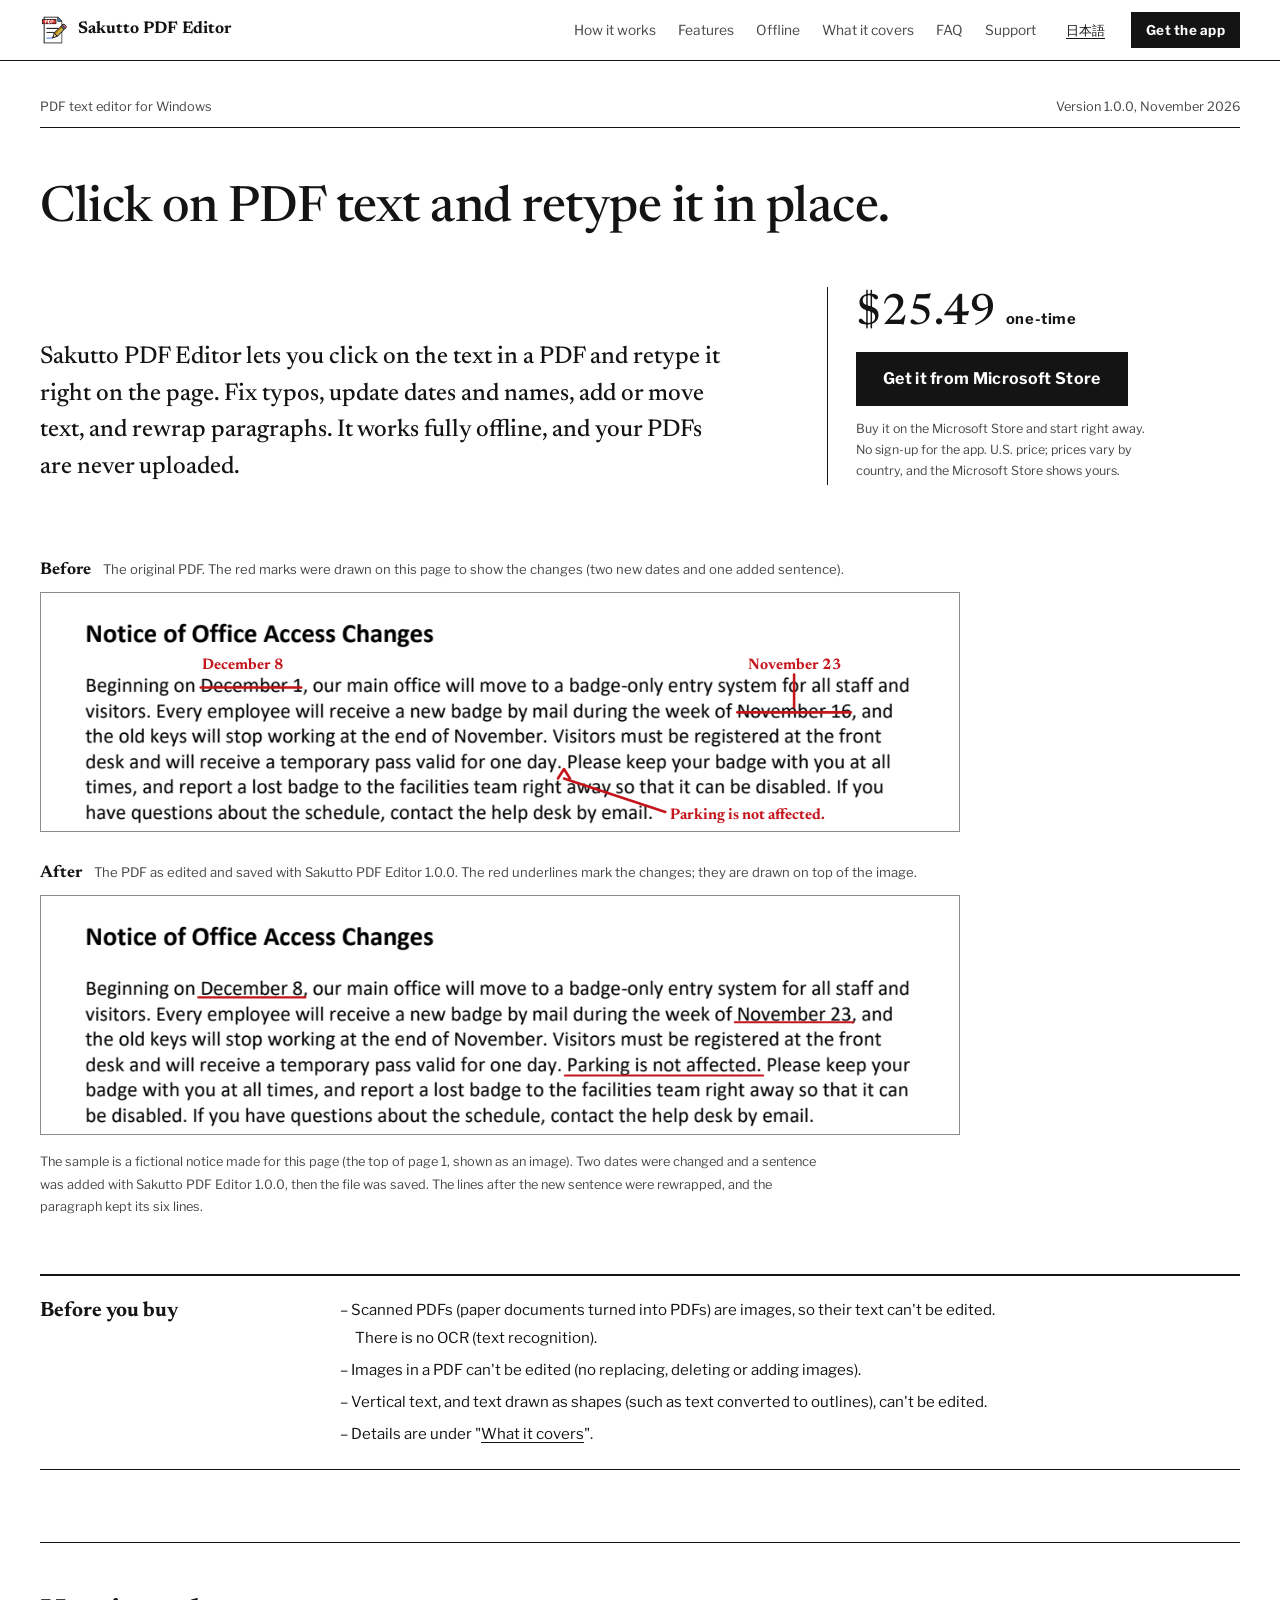
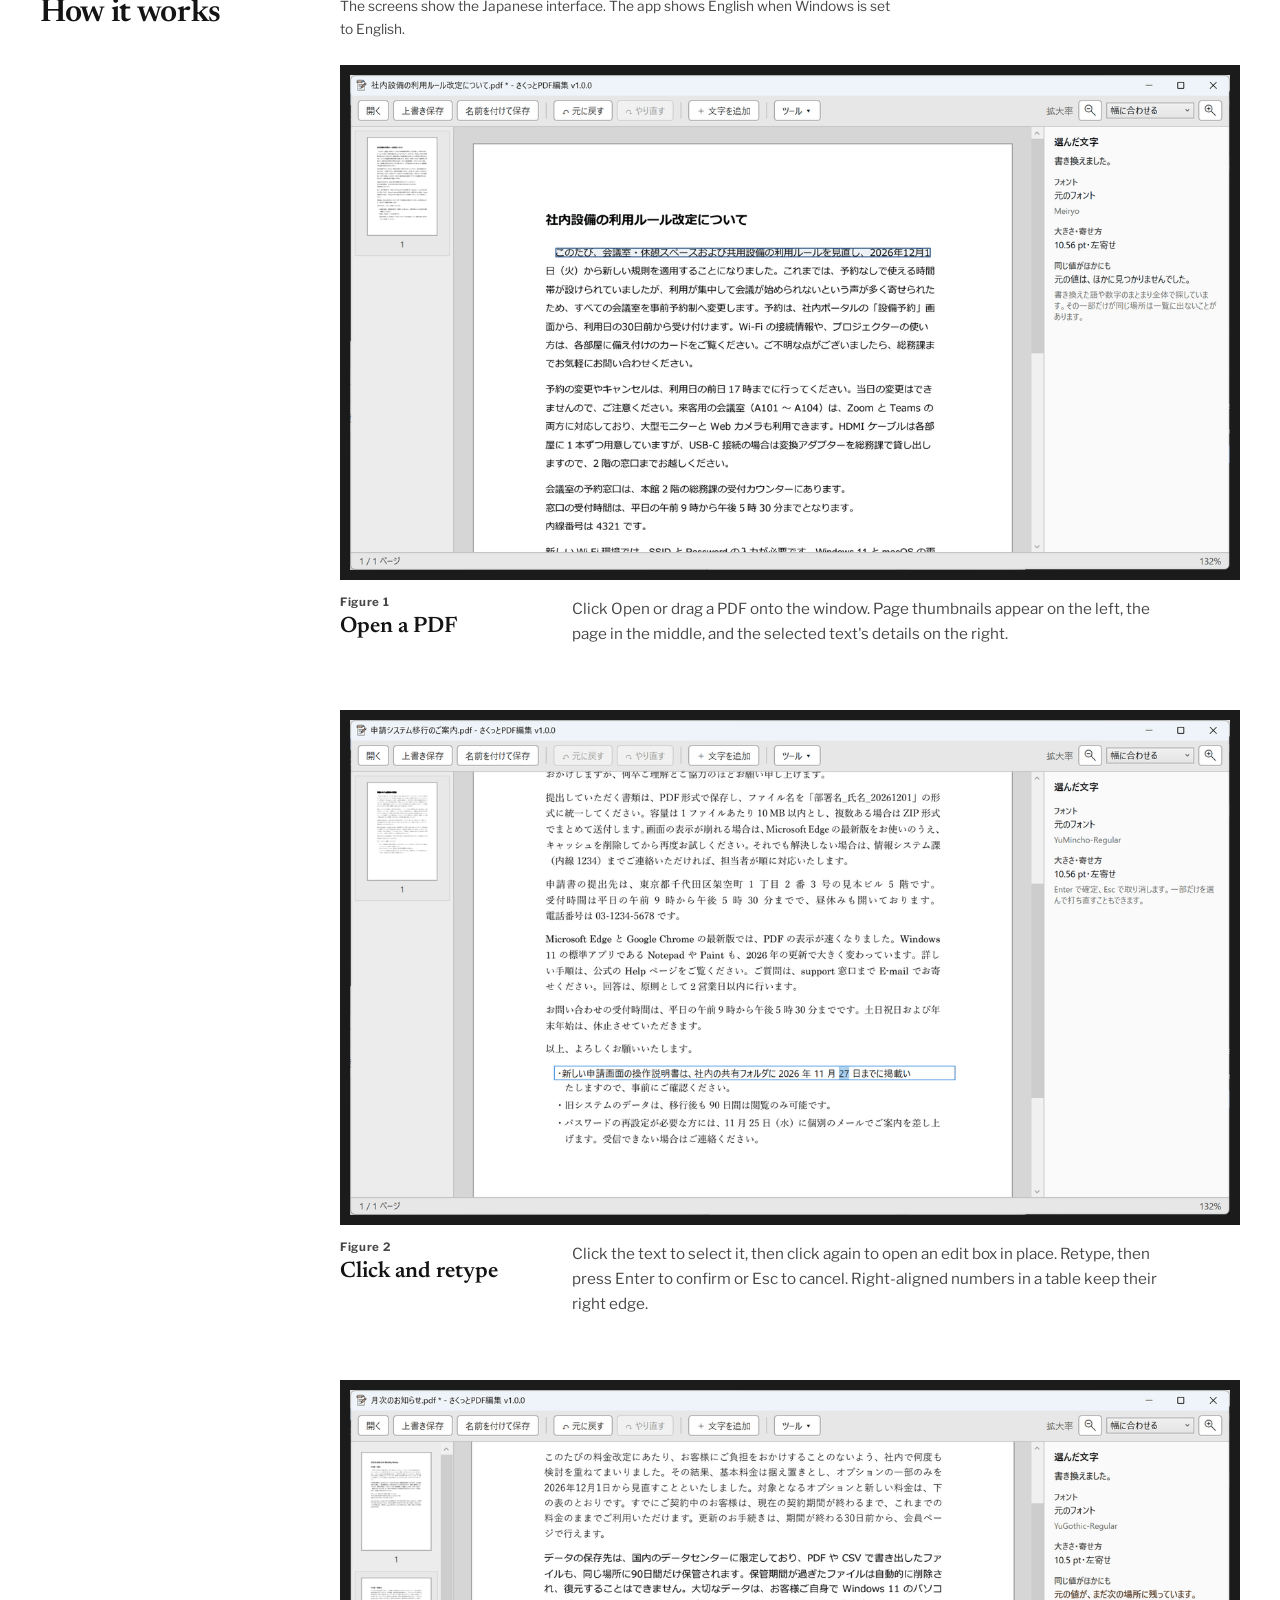
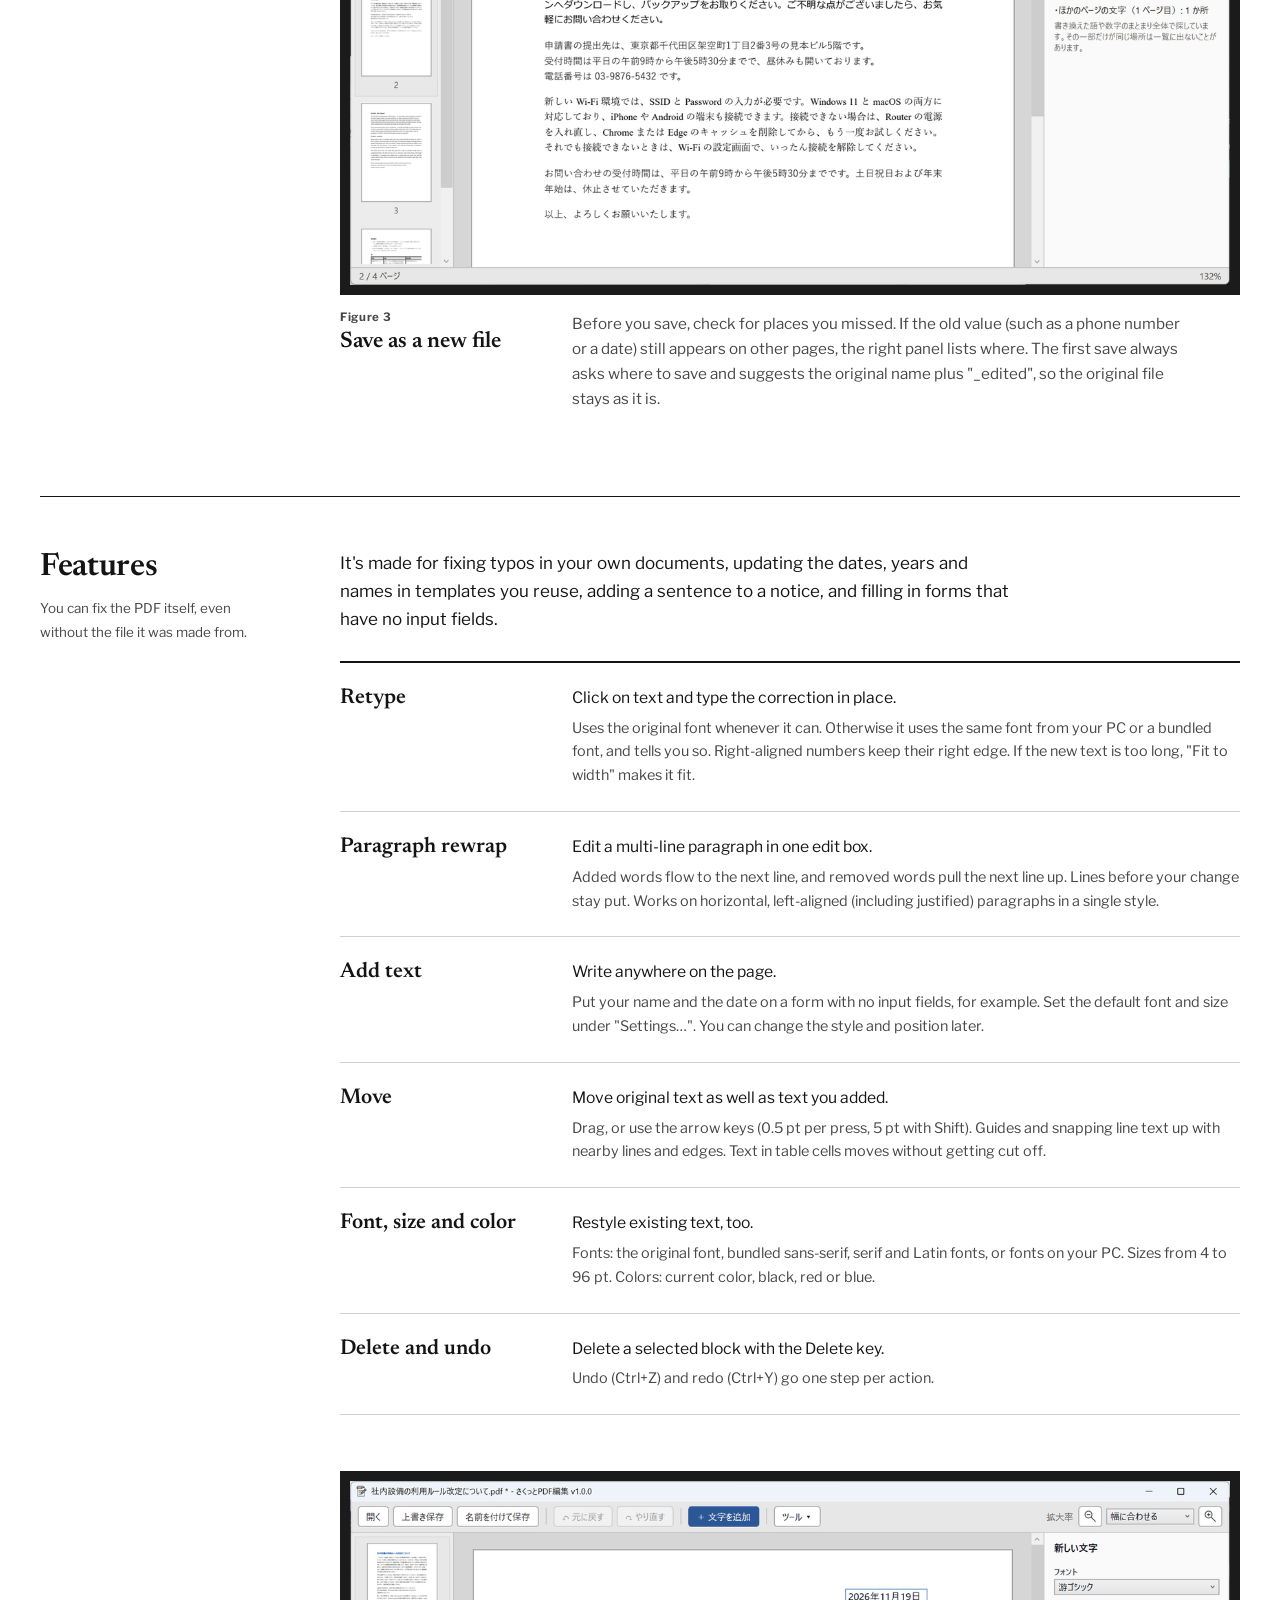
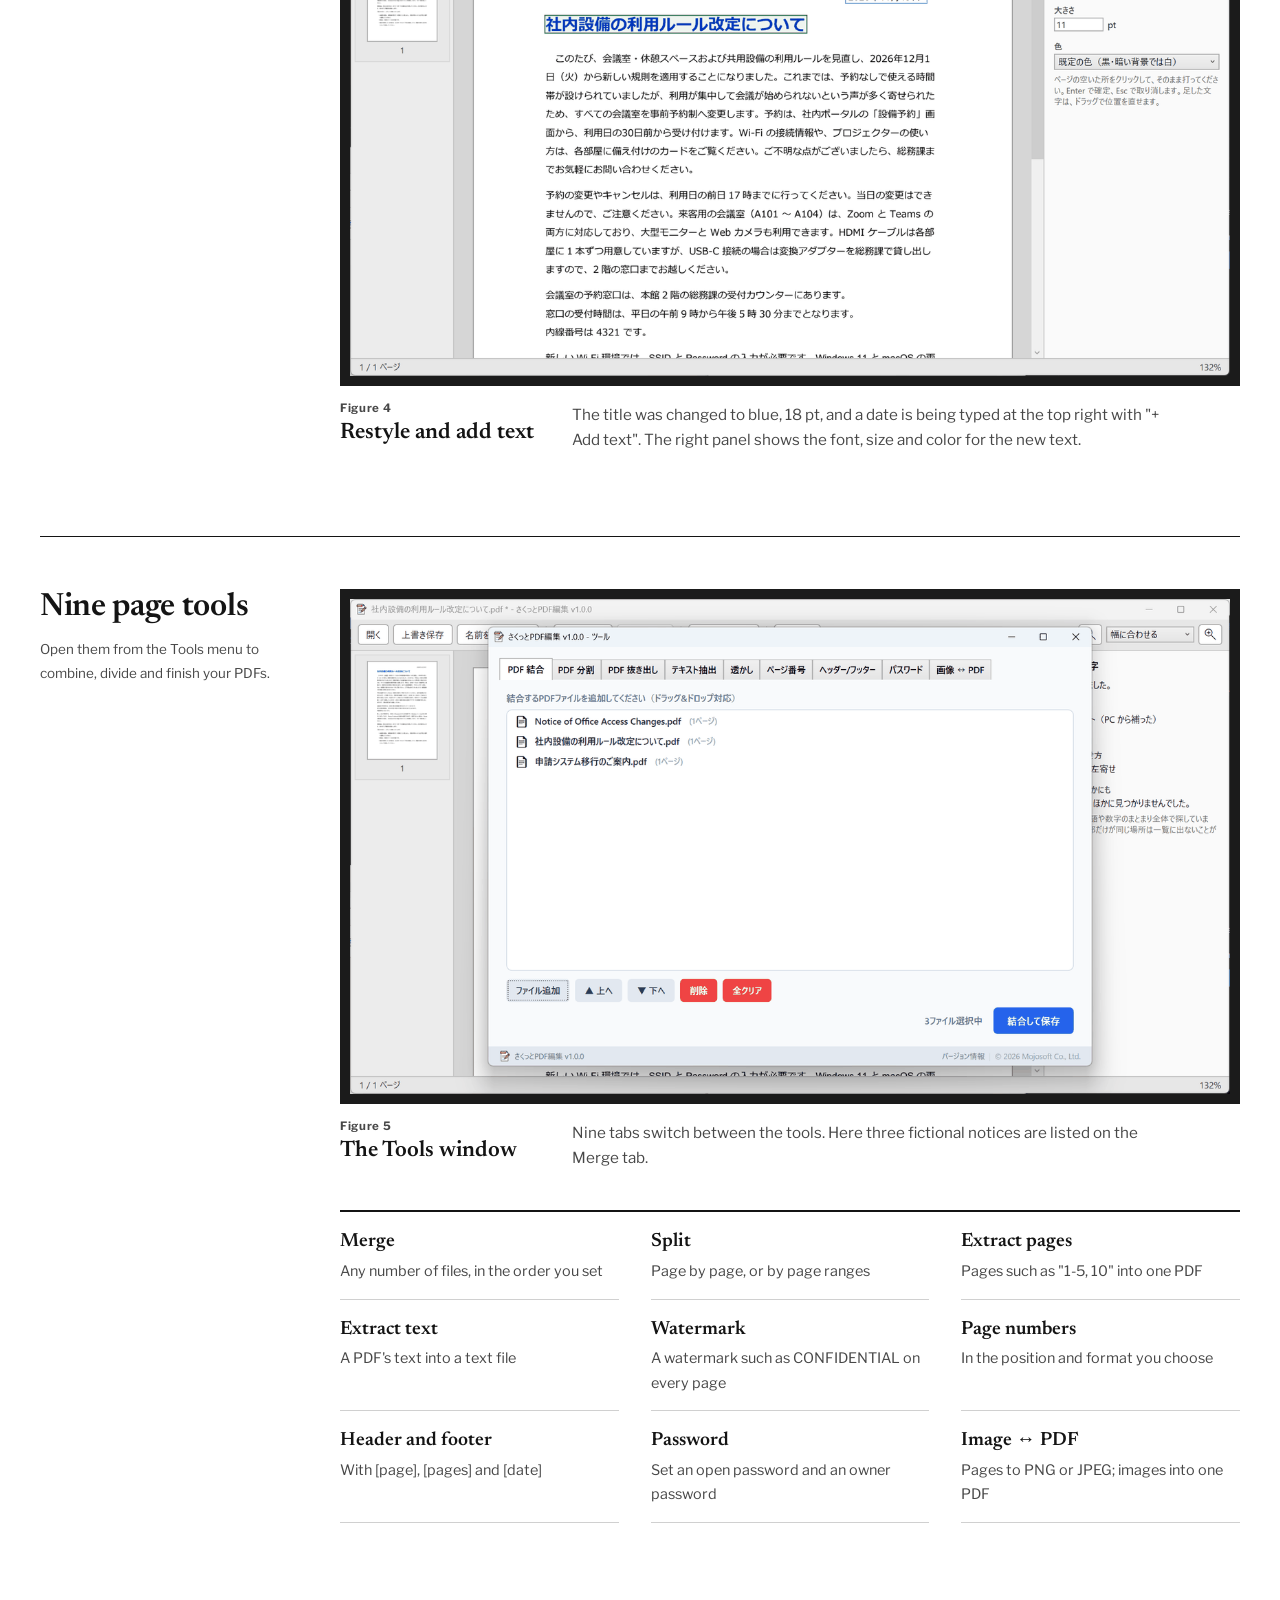
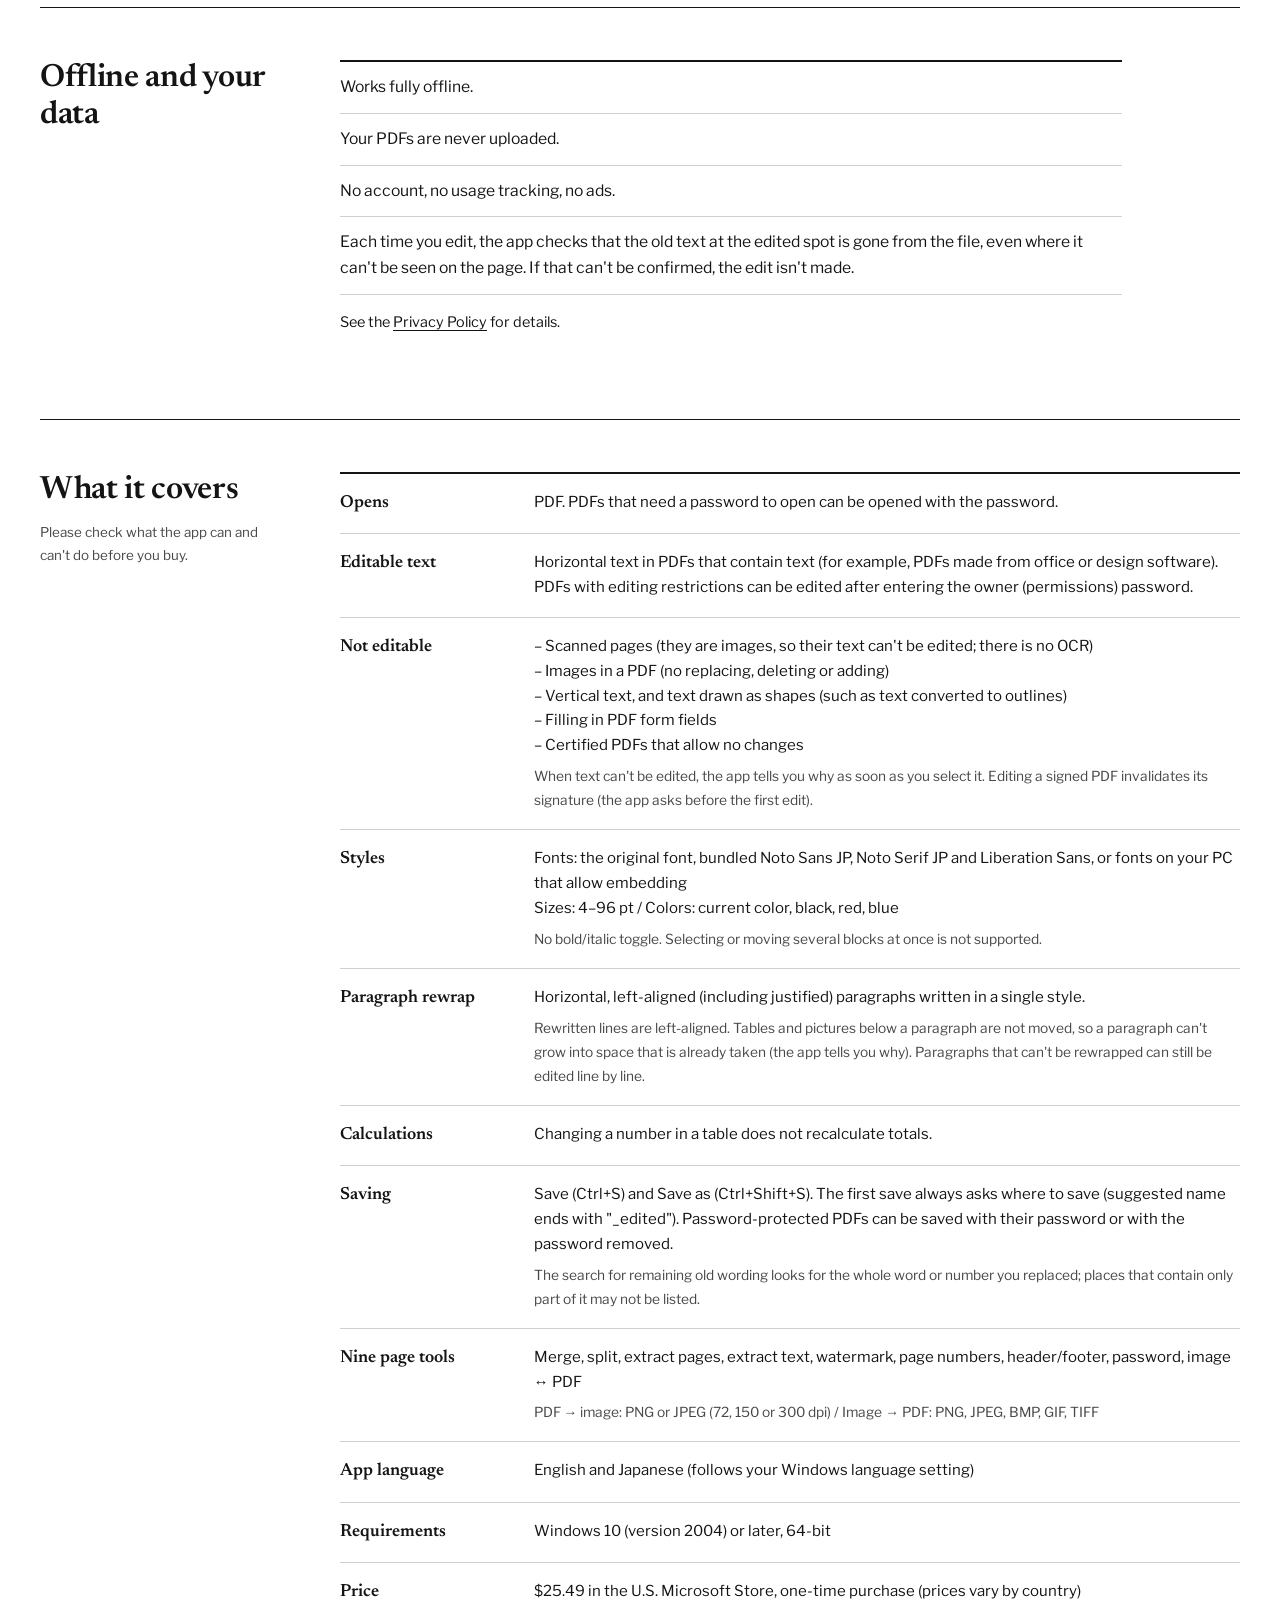
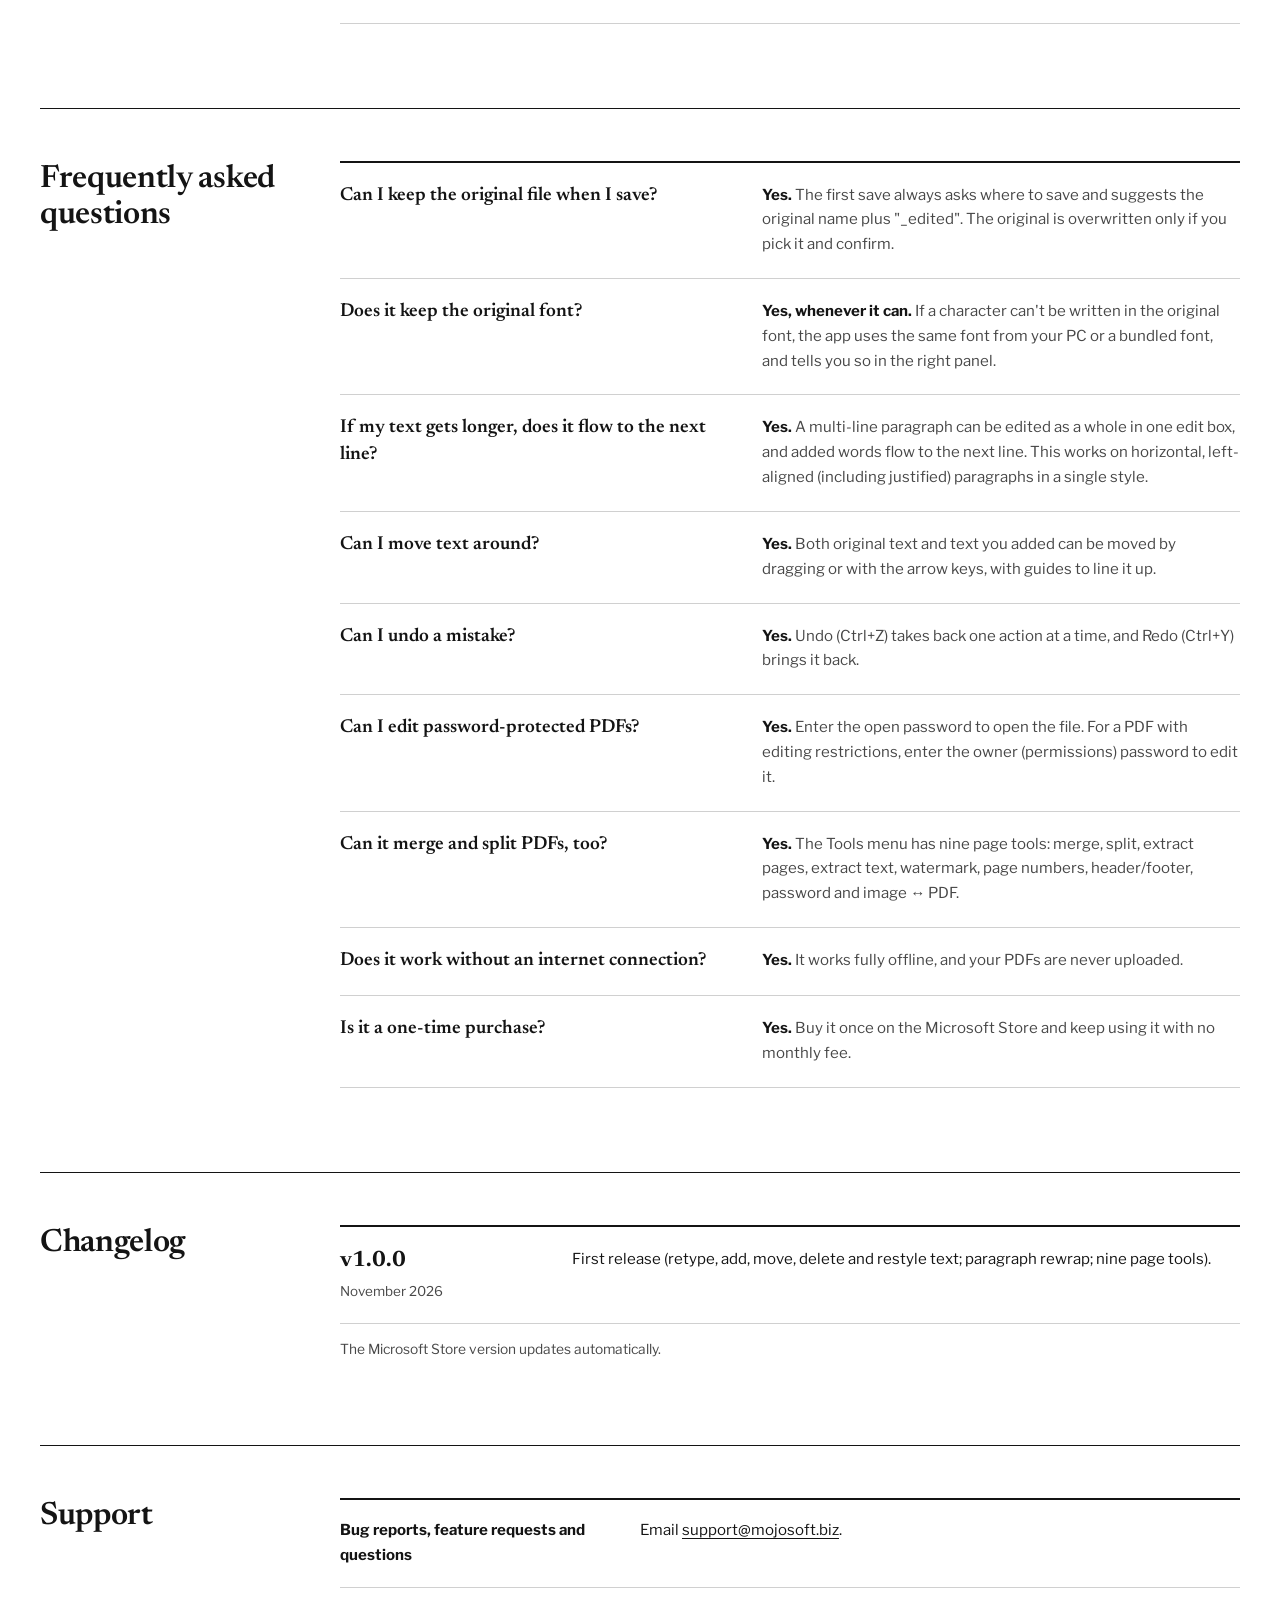
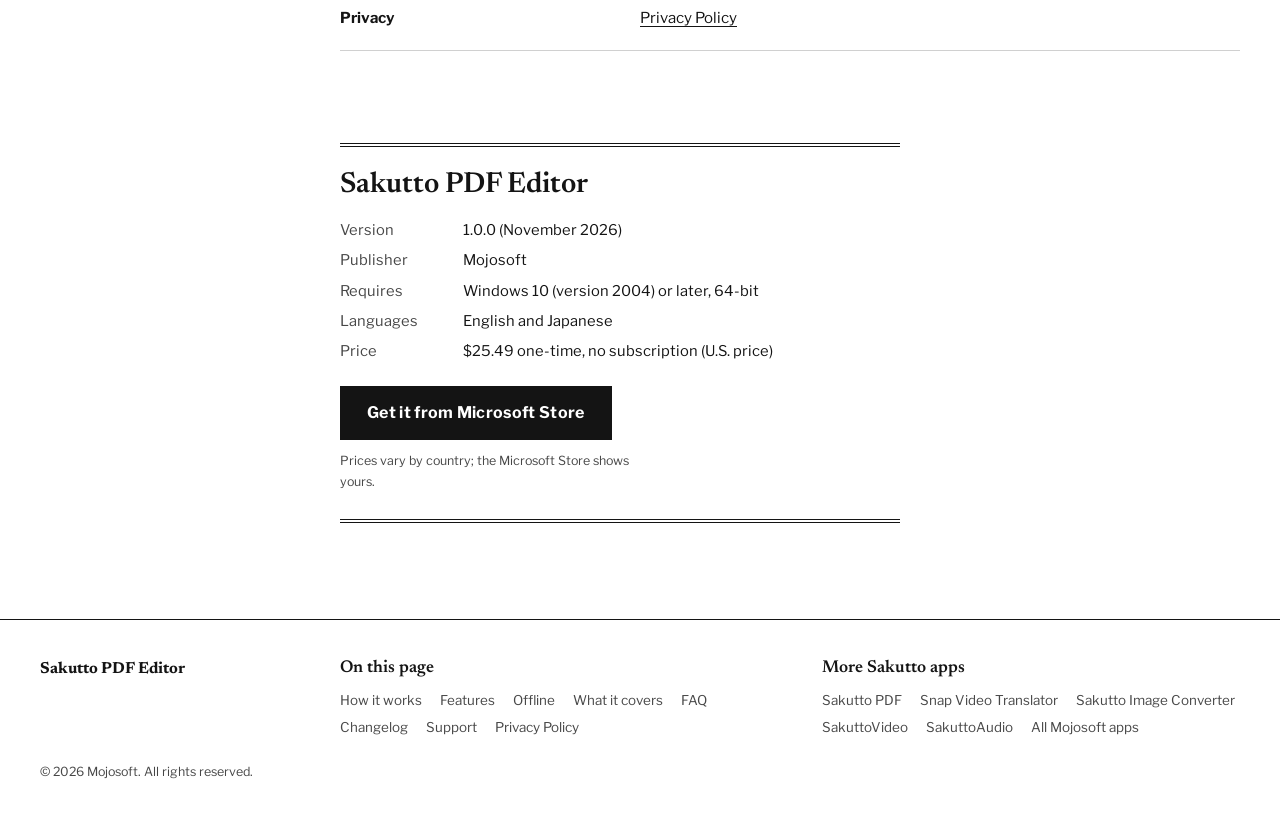
==== commit bb13e0eb: "fix(lp): 不具合の報告・要望・お問い合わせはメール（support@mojosoft.biz）に。GitHub へのリンクを外す Co-Authored-By: Claude Opus 5.5" ====
--- a/en/index.html
+++ b/en/index.html
@@ -294,8 +294,7 @@
   <div class="sec-head"><h2 id="h-support">Support</h2></div>
   <div class="sec-body">
     <dl class="support">
-      <div><dt>Bug reports and feature requests</dt><dd>Report them on <a href="https://github.com/mojosoftjp/sakutto-pdf-editor/issues">GitHub Issues</a>.</dd></div>
-      <div><dt>Contact</dt><dd>Email: <a href="mailto:support@mojosoft.biz">support@mojosoft.biz</a></dd></div>
+      <div><dt>Bug reports, feature requests and questions</dt><dd>Email <a href="mailto:support@mojosoft.biz">support@mojosoft.biz</a>.</dd></div>
       <div><dt>Privacy</dt><dd><a href="privacy.html">Privacy Policy</a></dd></div>
     </dl>
   </div>
@@ -319,7 +318,7 @@
 
 <footer class="foot"><div class="wrap">
   <div><p class="foot-brand">Sakutto PDF Editor</p></div>
-  <div><h2>On this page</h2><ul><li><a href="#how">How it works</a></li><li><a href="#features">Features</a></li><li><a href="#offline">Offline</a></li><li><a href="#scope">What it covers</a></li><li><a href="#faq">FAQ</a></li><li><a href="#changelog">Changelog</a></li><li><a href="#support">Support</a></li><li><a href="privacy.html">Privacy Policy</a></li><li><a href="https://github.com/mojosoftjp/sakutto-pdf-editor">GitHub</a></li></ul></div>
+  <div><h2>On this page</h2><ul><li><a href="#how">How it works</a></li><li><a href="#features">Features</a></li><li><a href="#offline">Offline</a></li><li><a href="#scope">What it covers</a></li><li><a href="#faq">FAQ</a></li><li><a href="#changelog">Changelog</a></li><li><a href="#support">Support</a></li><li><a href="privacy.html">Privacy Policy</a></li></ul></div>
   <div><h2>More Sakutto apps</h2><ul><li><a href="https://mojosoftjp.github.io/sakutto-pdf/en/">Sakutto PDF</a></li><li><a href="https://mojosoftjp.github.io/sakutto-videotranslator/en/">Snap Video Translator</a></li><li><a href="https://mojosoftjp.github.io/sakutto-imageconverter/en/">Sakutto Image Converter</a></li><li><a href="https://mojosoftjp.github.io/sakutto-videoconverter/en/">SakuttoVideo</a></li><li><a href="https://mojosoftjp.github.io/sakutto-audioconverter/en/">SakuttoAudio</a></li><li><a href="https://mojosoftjp.github.io/en/">All Mojosoft apps</a></li></ul></div>
   <p class="copyright">&copy; 2026 Mojosoft. All rights reserved.</p>
 </div></footer>
--- a/style.css
+++ b/style.css
@@ -58,8 +58,8 @@
 .hero{padding-top:36px}
 
 .runhead{display:flex;justify-content:space-between;flex-wrap:wrap;gap:4px 24px;font-size:.8rem;color:var(--ink-2);padding-bottom:10px;border-bottom:1px solid var(--ink);line-height:1.6}
-.hero h1{font-weight:500;font-size:clamp(2.3rem,6.6vw,5.9rem);line-height:1.16;letter-spacing:-.005em;margin-top:clamp(28px,5vw,64px)}
-html[lang="en"] .hero h1{font-weight:500;font-size:clamp(2.5rem,6.6vw,5.9rem);line-height:1.06;letter-spacing:-.02em}
+.hero h1{font-weight:500;font-size:clamp(1.65rem,3.9vw,3.1rem);line-height:1.32;letter-spacing:0;margin-top:clamp(24px,4vw,52px)}
+html[lang="en"] .hero h1{font-weight:500;font-size:clamp(1.75rem,3.9vw,3.2rem);line-height:1.18;letter-spacing:-.01em}
 .hero h1{text-wrap:balance}
 .hero h1 span{display:inline-block}
 .lead{display:grid;grid-template-columns:minmax(0,1.75fr) minmax(0,1fr);gap:40px 64px;margin-top:clamp(28px,4vw,48px);align-items:end}
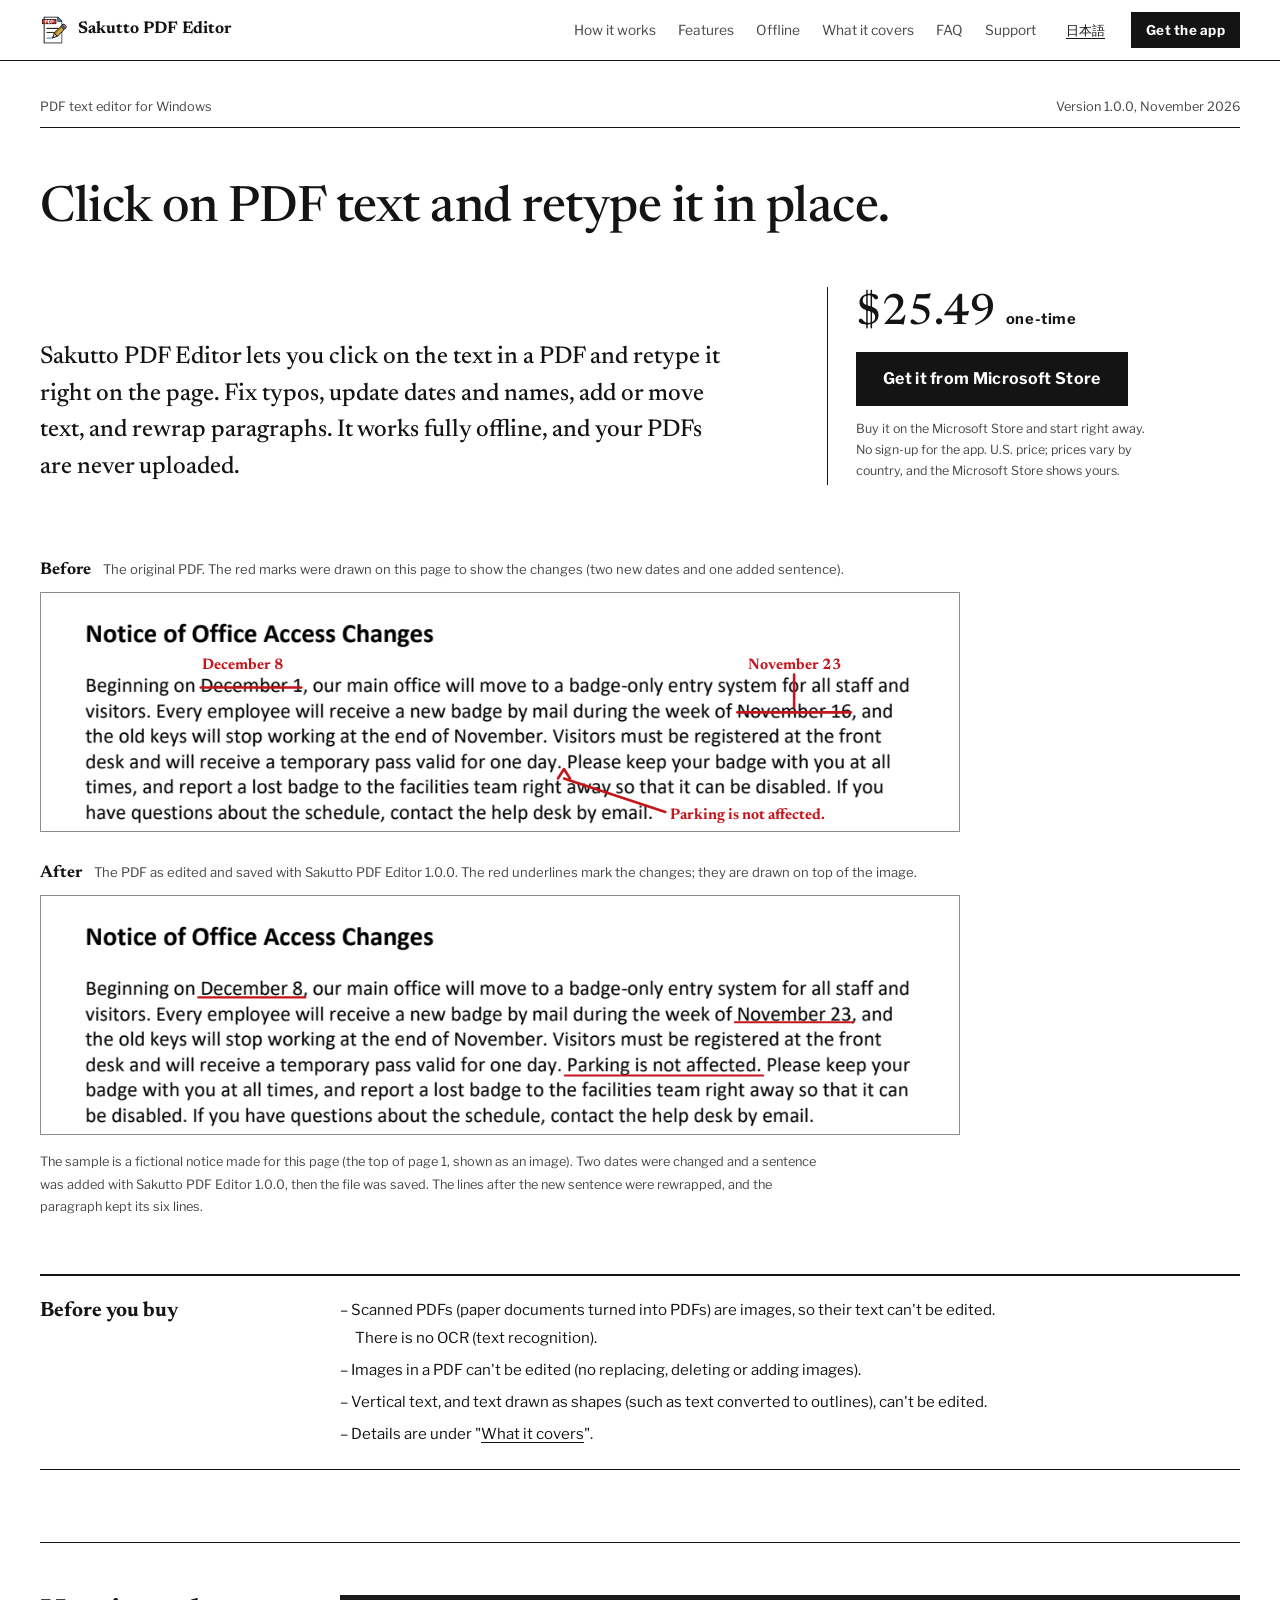
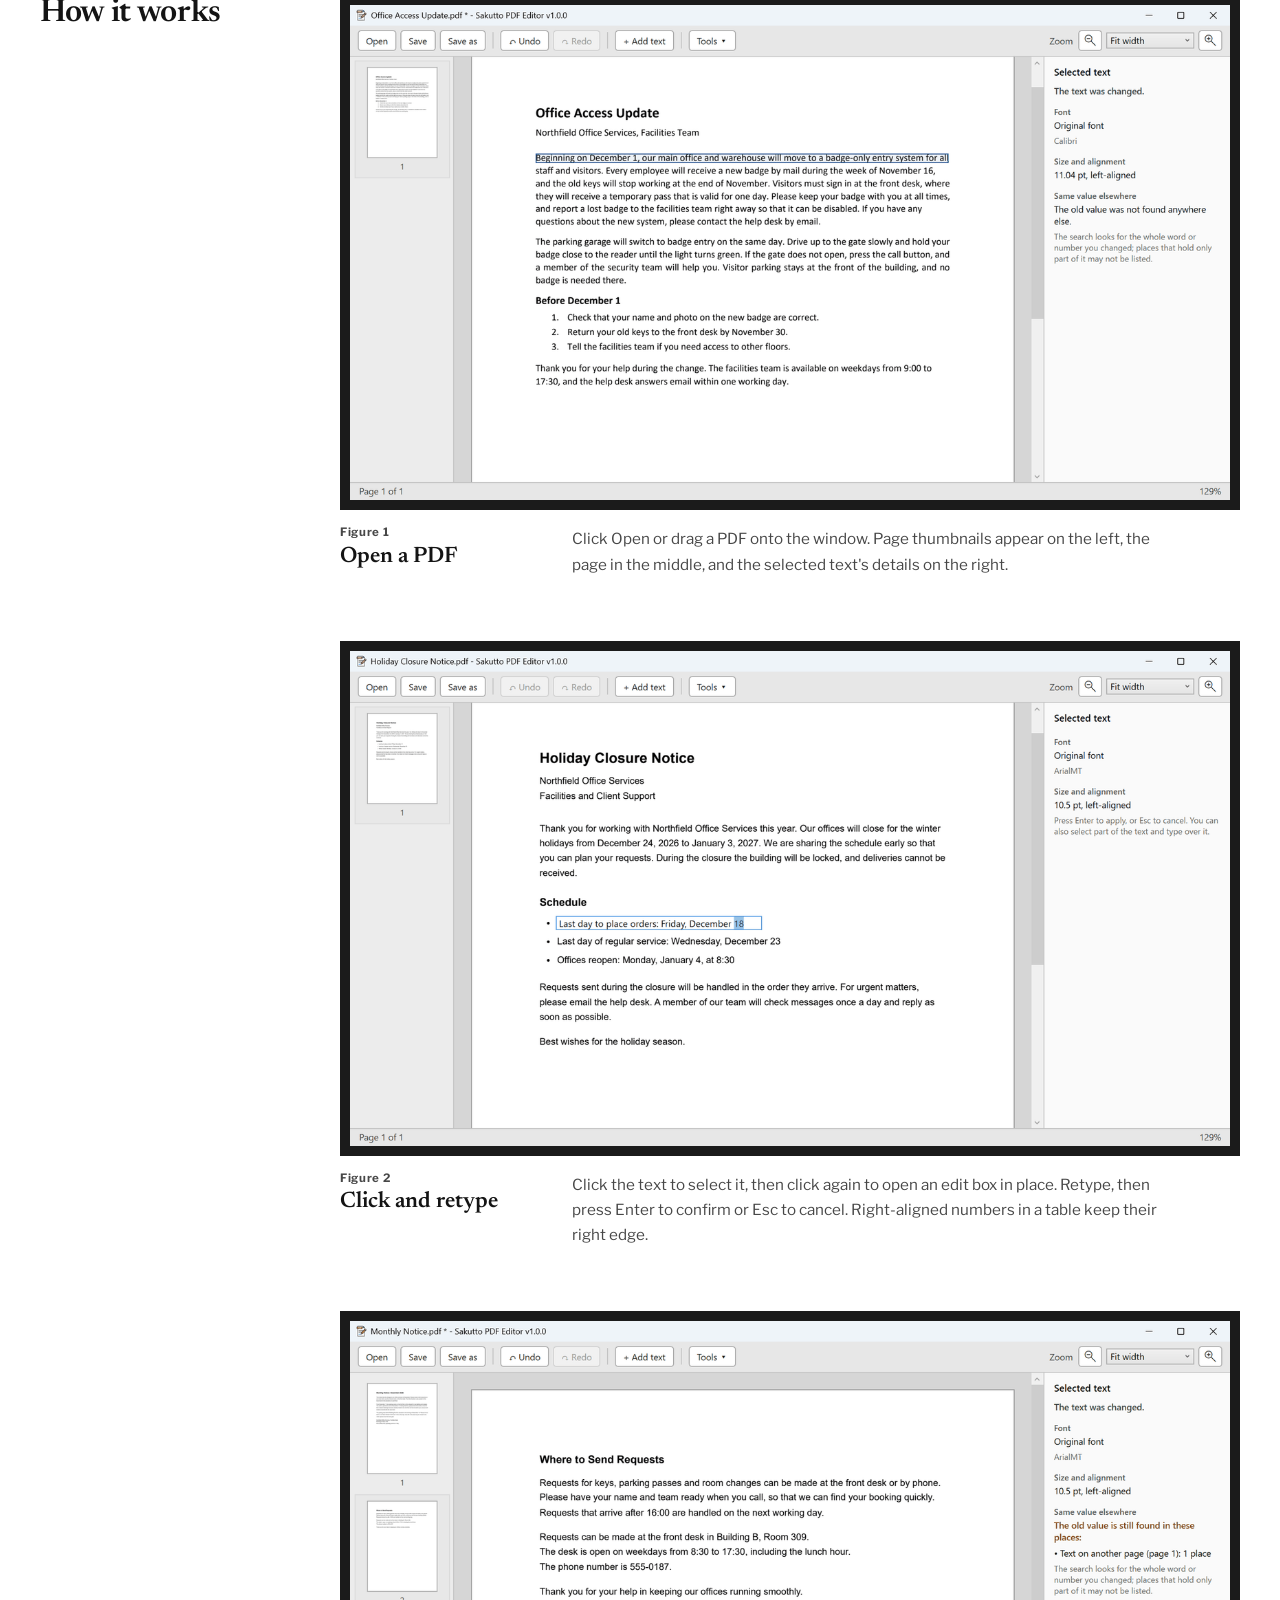
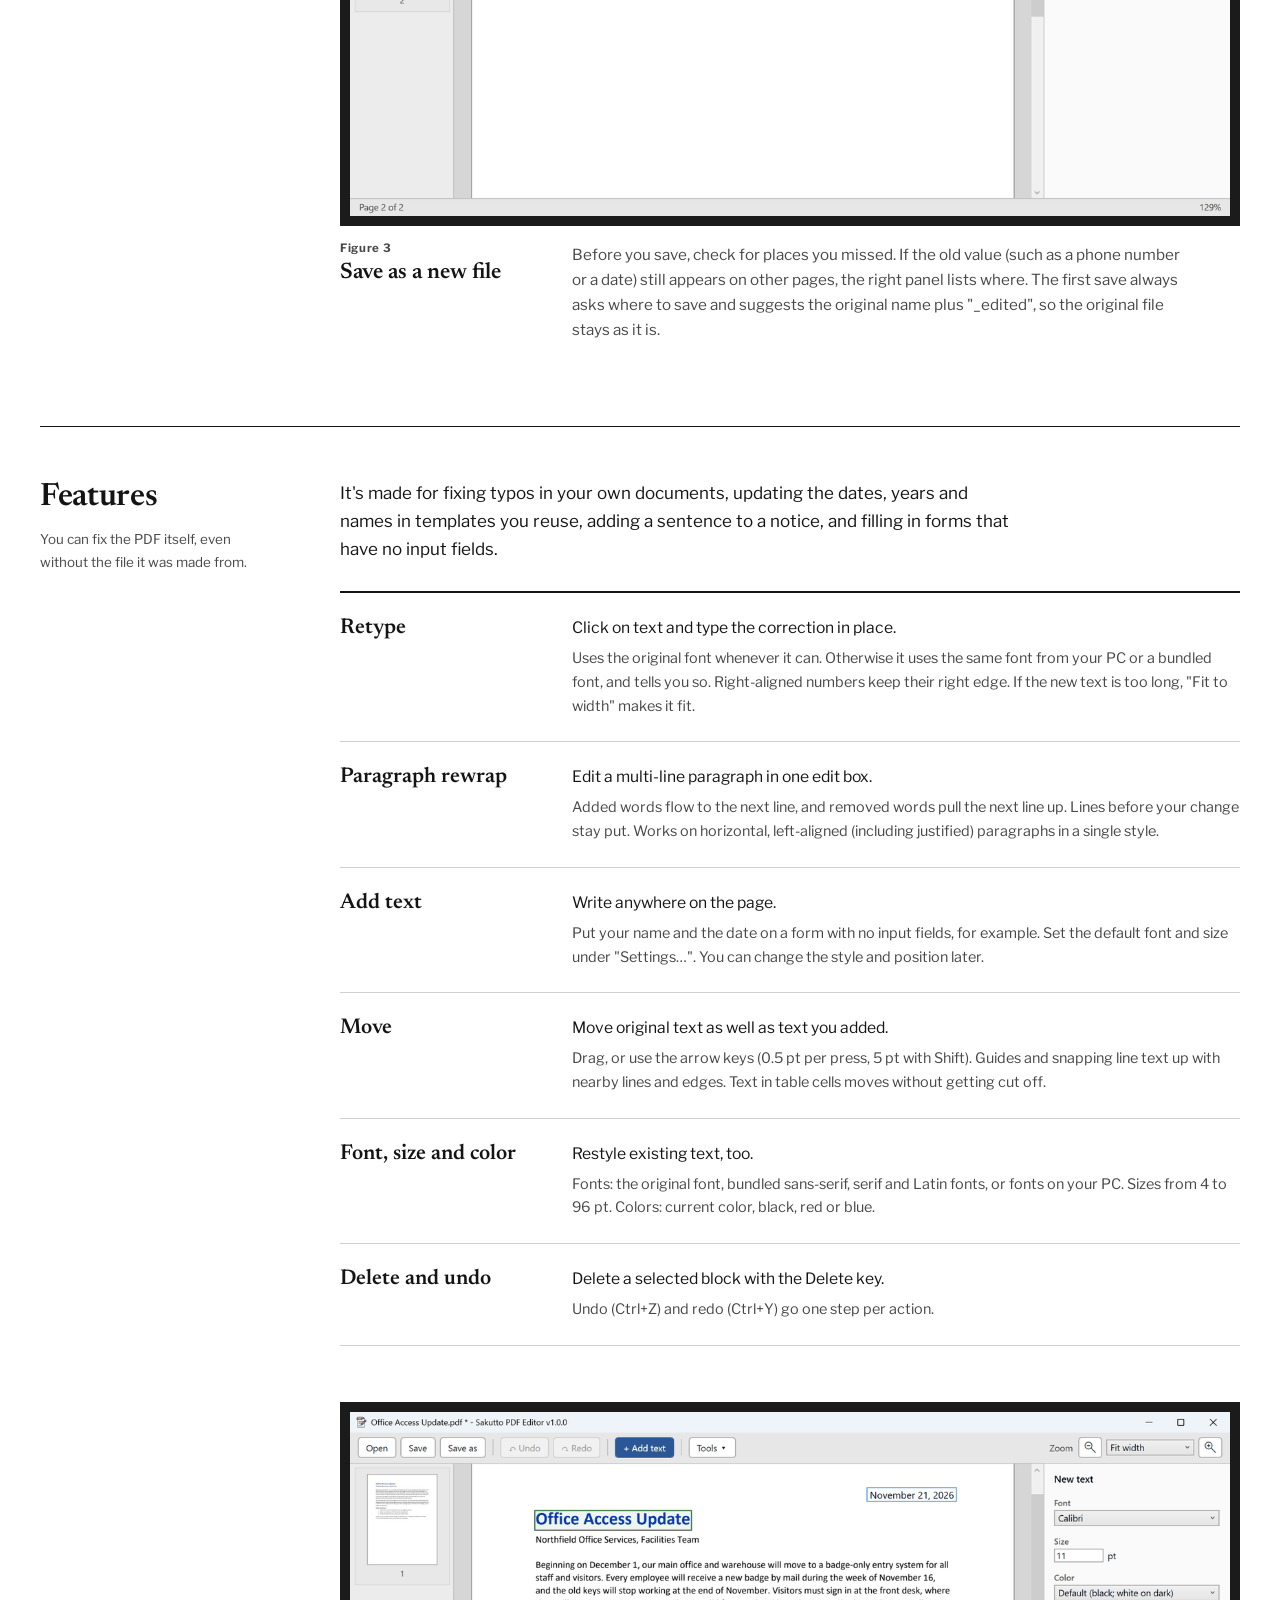
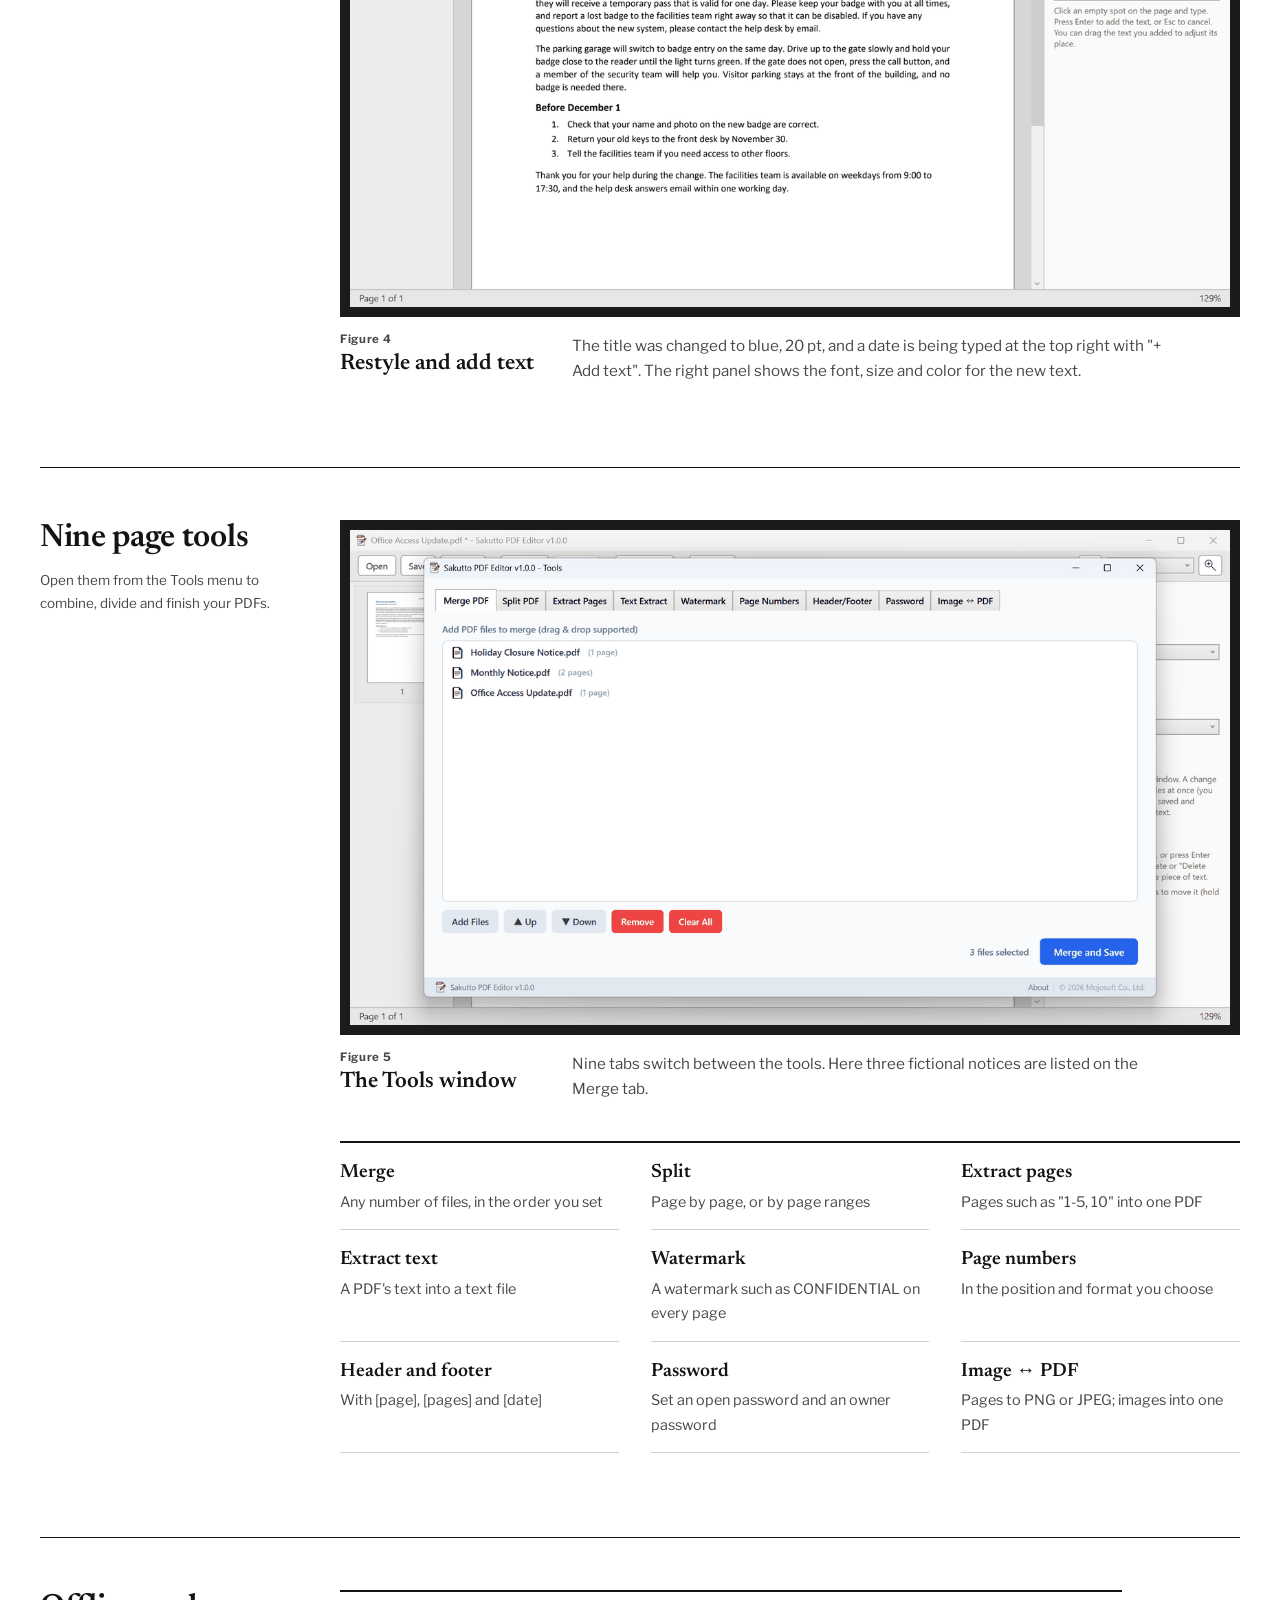
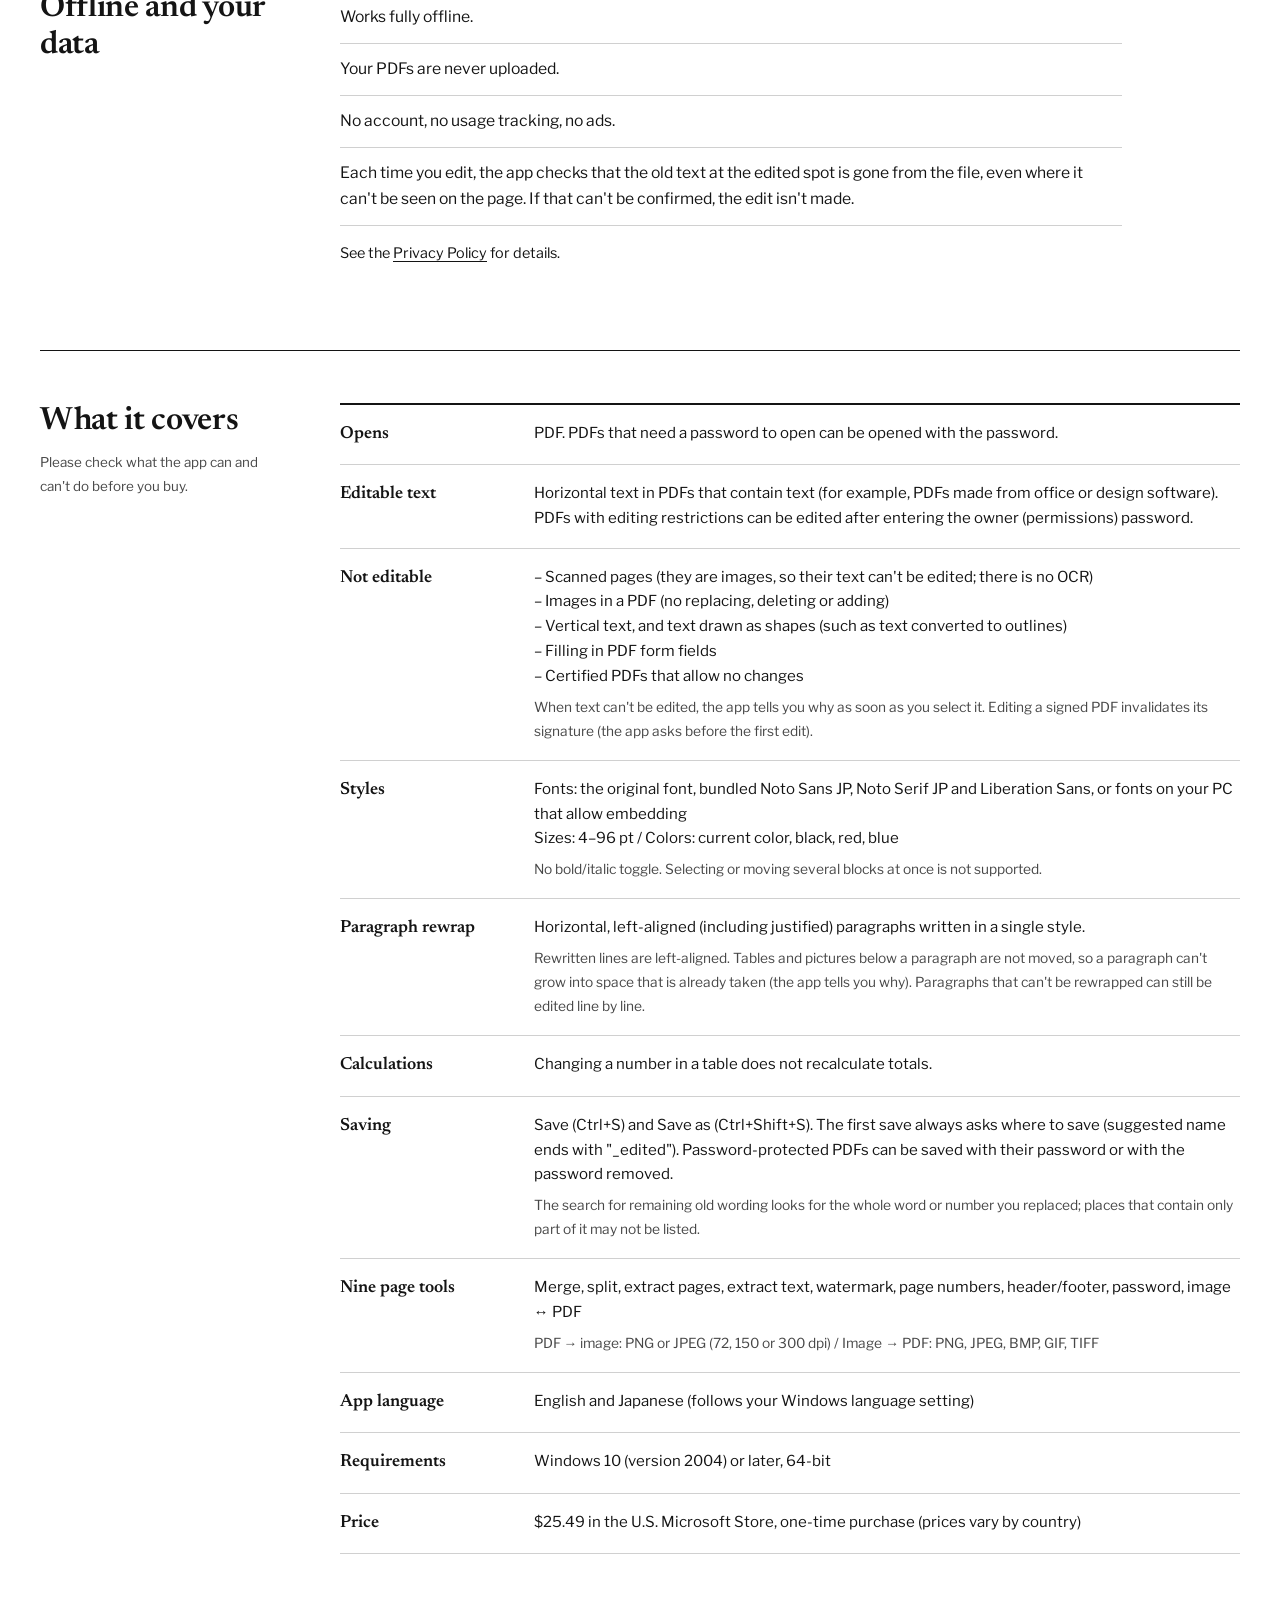
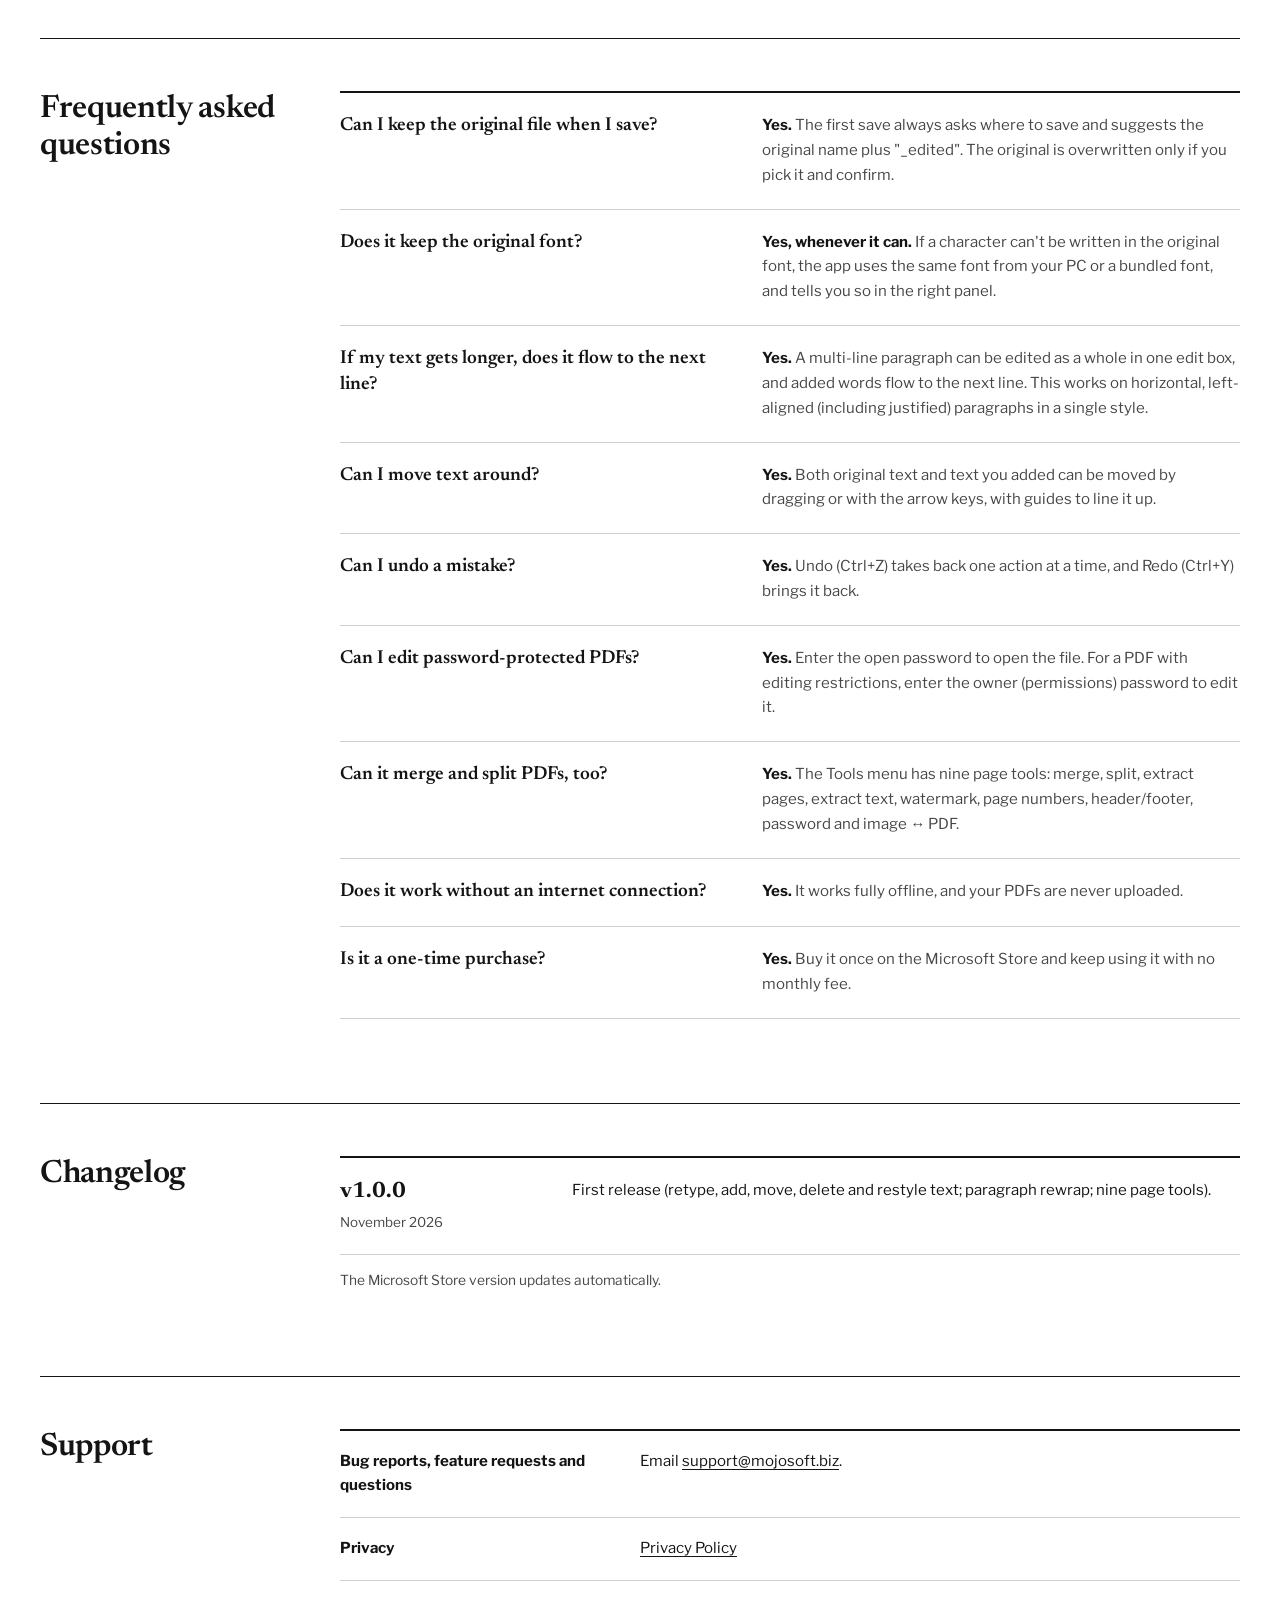
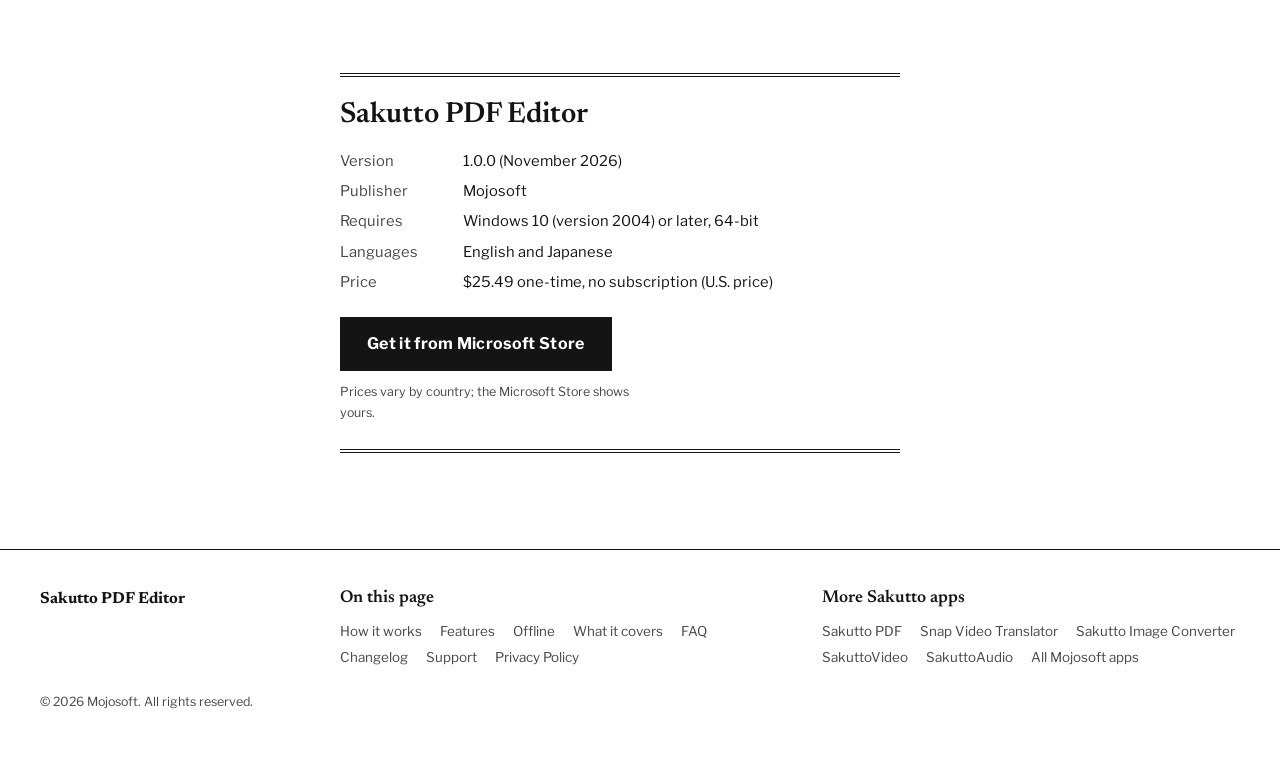
==== commit 67ecd6df: "fix(lp): 英語ページの画面写真を英語の画面に差し替える - ss1/3/4/5/6_en.png を追加（英語UIの1920x1080をLanczosで1280x720に縮小・256色パレット" ====
--- a/en/index.html
+++ b/en/index.html
@@ -21,10 +21,10 @@
 <meta property="og:locale" content="en_US">
 <meta name="twitter:title" content="Sakutto PDF Editor | Edit, Add &amp; Move PDF Text on Windows, Offline">
 <meta name="twitter:description" content="Click on text in a PDF and retype it right on the page. Fix typos, update dates and names, add or move text, change the font, size and color, and rewrap paragraphs. Nine page tools included. Works fully offline. One-time purchase.">
-<meta property="og:image" content="https://mojosoftjp.github.io/sakutto-pdf-editor/ss1_ja.png">
-<meta name="twitter:image" content="https://mojosoftjp.github.io/sakutto-pdf-editor/ss1_ja.png">
-<meta property="og:image:alt" content="Sakutto PDF Editor (Japanese interface): retyping text in a PDF by clicking on it">
-<meta name="twitter:image:alt" content="Sakutto PDF Editor (Japanese interface): retyping text in a PDF by clicking on it">
+<meta property="og:image" content="https://mojosoftjp.github.io/sakutto-pdf-editor/ss1_en.png">
+<meta name="twitter:image" content="https://mojosoftjp.github.io/sakutto-pdf-editor/ss1_en.png">
+<meta property="og:image:alt" content="Sakutto PDF Editor: retyping text in a PDF by clicking on it">
+<meta name="twitter:image:alt" content="Sakutto PDF Editor: retyping text in a PDF by clicking on it">
 <meta property="og:image:width" content="1280">
 <meta property="og:image:height" content="720">
 <meta name="twitter:card" content="summary_large_image">
@@ -43,7 +43,7 @@
       "alternateName": "さくっとPDF編集",
       "url": "https://mojosoftjp.github.io/sakutto-pdf-editor/en/",
       "description": "Click on text in a PDF and retype it right on the page. Fix typos, update dates and names, add or move text, change the font, size and color, and rewrap paragraphs. Nine page tools included. Works fully offline. One-time purchase.",
-      "image": "https://mojosoftjp.github.io/sakutto-pdf-editor/ss1_ja.png",
+      "image": "https://mojosoftjp.github.io/sakutto-pdf-editor/ss1_en.png",
       "operatingSystem": "Windows",
       "applicationCategory": "UtilitiesApplication",
       "inLanguage": "en",
@@ -172,17 +172,16 @@
 <section class="sec" id="how" aria-labelledby="h-how"><div class="wrap">
   <div class="sec-head"><h2 id="h-how">How it works</h2></div>
   <div class="sec-body">
-    <p class="screen-note">The screens show the Japanese interface. The app shows English when Windows is set to English.</p>
-    <figure class="fig">
-      <div class="mat"><img src="../ss3_ja.png" alt="The app window (Japanese interface) with a fictional notice open and the first line of a paragraph selected: page thumbnails on the left, the page in the middle, and the selected text's details on the right" width="1280" height="720"></div>
+    <figure class="fig">
+      <div class="mat"><img src="../ss3_en.png" alt="The app window with a fictional notice, &quot;Office Access Update&quot;, open and the first line of a paragraph selected: the page thumbnail on the left, the page in the middle, and the selected text's details on the right. The paragraph has just been rewrapped, and the right panel says the text was changed (Calibri, 11.04 pt, left-aligned)" width="1280" height="720"></div>
       <figcaption class="figcap"><h3><small>Figure 1</small>Open a PDF</h3><p>Click Open or drag a PDF onto the window. Page thumbnails appear on the left, the page in the middle, and the selected text's details on the right.</p></figcaption>
     </figure>
     <figure class="fig">
-      <div class="mat"><img src="../ss1_ja.png" alt="(Japanese interface) A one-line edit box opened in place on a list item, with the date being retyped to the 27th. The right panel shows the original font, YuMincho-Regular, and 10.56 pt, left-aligned" width="1280" height="720"></div>
+      <div class="mat"><img src="../ss1_en.png" alt="A one-line edit box opened in place on a list item of a fictional notice, &quot;Holiday Closure Notice&quot;, with the date being retyped from December 11 to December 18. The right panel shows the original font, ArialMT, and 10.5 pt, left-aligned" width="1280" height="720"></div>
       <figcaption class="figcap"><h3><small>Figure 2</small>Click and retype</h3><p>Click the text to select it, then click again to open an edit box in place. Retype, then press Enter to confirm or Esc to cancel. Right-aligned numbers in a table keep their right edge.</p></figcaption>
     </figure>
     <figure class="fig">
-      <div class="mat"><img src="../ss5_ja.png" alt="(Japanese interface) After a phone number on page 2 was retyped, the right panel says the old value still appears in one place: in the text of page 1" width="1280" height="720"></div>
+      <div class="mat"><img src="../ss5_en.png" alt="After a phone number on page 2 of a fictional notice, &quot;Monthly Notice&quot;, was retyped from 555-0142 to 555-0187, the right panel says the old value is still found in one place: text on another page (page 1)" width="1280" height="720"></div>
       <figcaption class="figcap"><h3><small>Figure 3</small>Save as a new file</h3><p>Before you save, check for places you missed. If the old value (such as a phone number or a date) still appears on other pages, the right panel lists where. The first save always asks where to save and suggests the original name plus "_edited", so the original file stays as it is.</p></figcaption>
     </figure>
   </div>
@@ -201,8 +200,8 @@
       <div><dt>Delete and undo</dt><dd><p>Delete a selected block with the Delete key.</p><p>Undo (Ctrl+Z) and redo (Ctrl+Y) go one step per action.</p></dd></div>
     </dl>
     <figure class="fig">
-      <div class="mat"><img src="../ss4_ja.png" alt="(Japanese interface) A fictional notice whose title was changed to blue, 18 pt, while a date is being typed at the top right of the page with &quot;+ Add text&quot;. The right panel shows the font, size and color for the new text" width="1280" height="720"></div>
-      <figcaption class="figcap"><h3><small>Figure 4</small>Restyle and add text</h3><p>The title was changed to blue, 18 pt, and a date is being typed at the top right with "+ Add text". The right panel shows the font, size and color for the new text.</p></figcaption>
+      <div class="mat"><img src="../ss4_en.png" alt="A fictional notice, &quot;Office Access Update&quot;, whose title was changed to blue, 20 pt, while the date &quot;November 21, 2026&quot; is being typed at the top right of the page with &quot;+ Add text&quot;. The right panel shows the font (Calibri), size (11 pt) and color for the new text" width="1280" height="720"></div>
+      <figcaption class="figcap"><h3><small>Figure 4</small>Restyle and add text</h3><p>The title was changed to blue, 20 pt, and a date is being typed at the top right with "+ Add text". The right panel shows the font, size and color for the new text.</p></figcaption>
     </figure>
   </div>
 </div></section>
@@ -211,7 +210,7 @@
   <div class="sec-head"><h2 id="h-tools">Nine page tools</h2><p>Open them from the Tools menu to combine, divide and finish your PDFs.</p></div>
   <div class="sec-body">
     <figure class="fig">
-      <div class="mat"><img src="../ss6_ja.png" alt="(Japanese interface) The Tools window with nine tabs: merge, split, extract pages, extract text, watermark, page numbers, header/footer, password and image to PDF. Three fictional notices are listed on the merge tab" width="1280" height="720"></div>
+      <div class="mat"><img src="../ss6_en.png" alt="The Tools window with nine tabs: Merge PDF, Split PDF, Extract Pages, Text Extract, Watermark, Page Numbers, Header/Footer, Password and Image ↔ PDF. Three fictional notices are listed on the Merge PDF tab: Holiday Closure Notice (1 page), Monthly Notice (2 pages) and Office Access Update (1 page)" width="1280" height="720"></div>
       <figcaption class="figcap"><h3><small>Figure 5</small>The Tools window</h3><p>Nine tabs switch between the tools. Here three fictional notices are listed on the Merge tab.</p></figcaption>
     </figure>
     <ul class="tools">
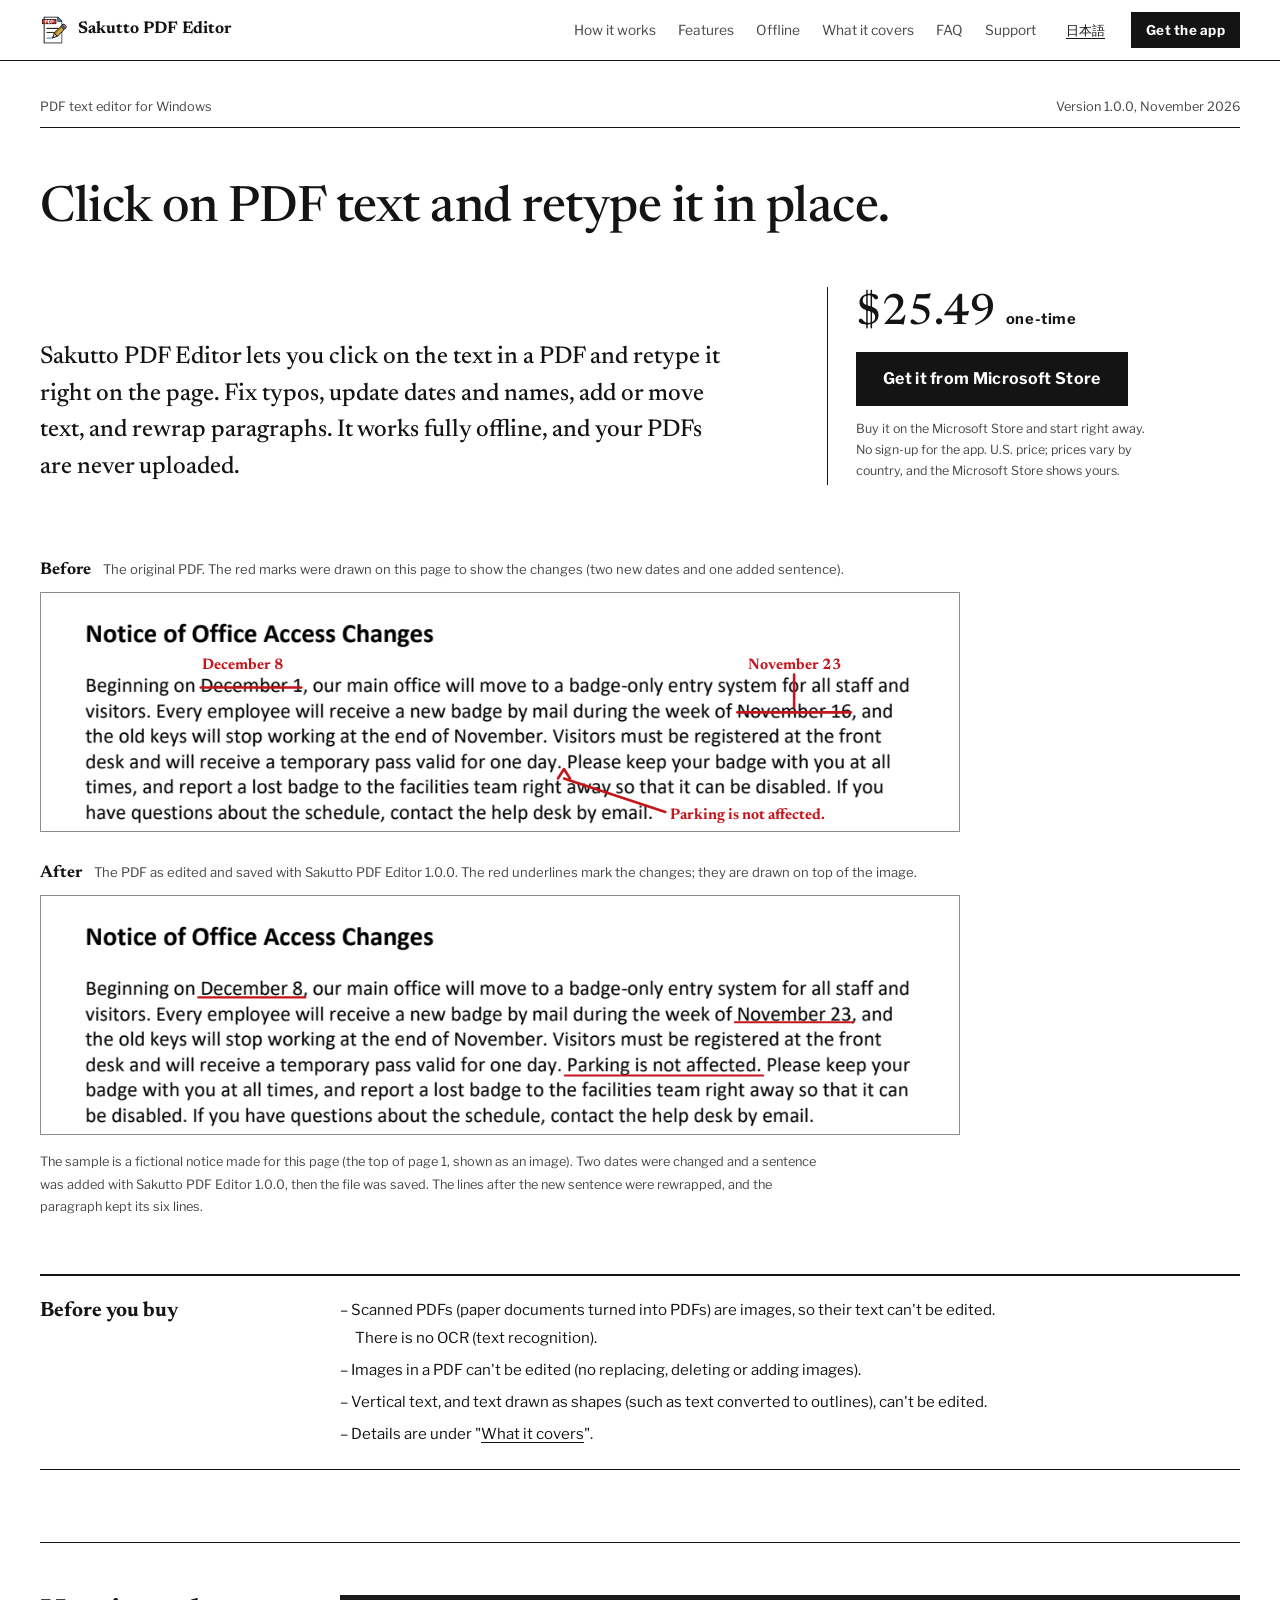
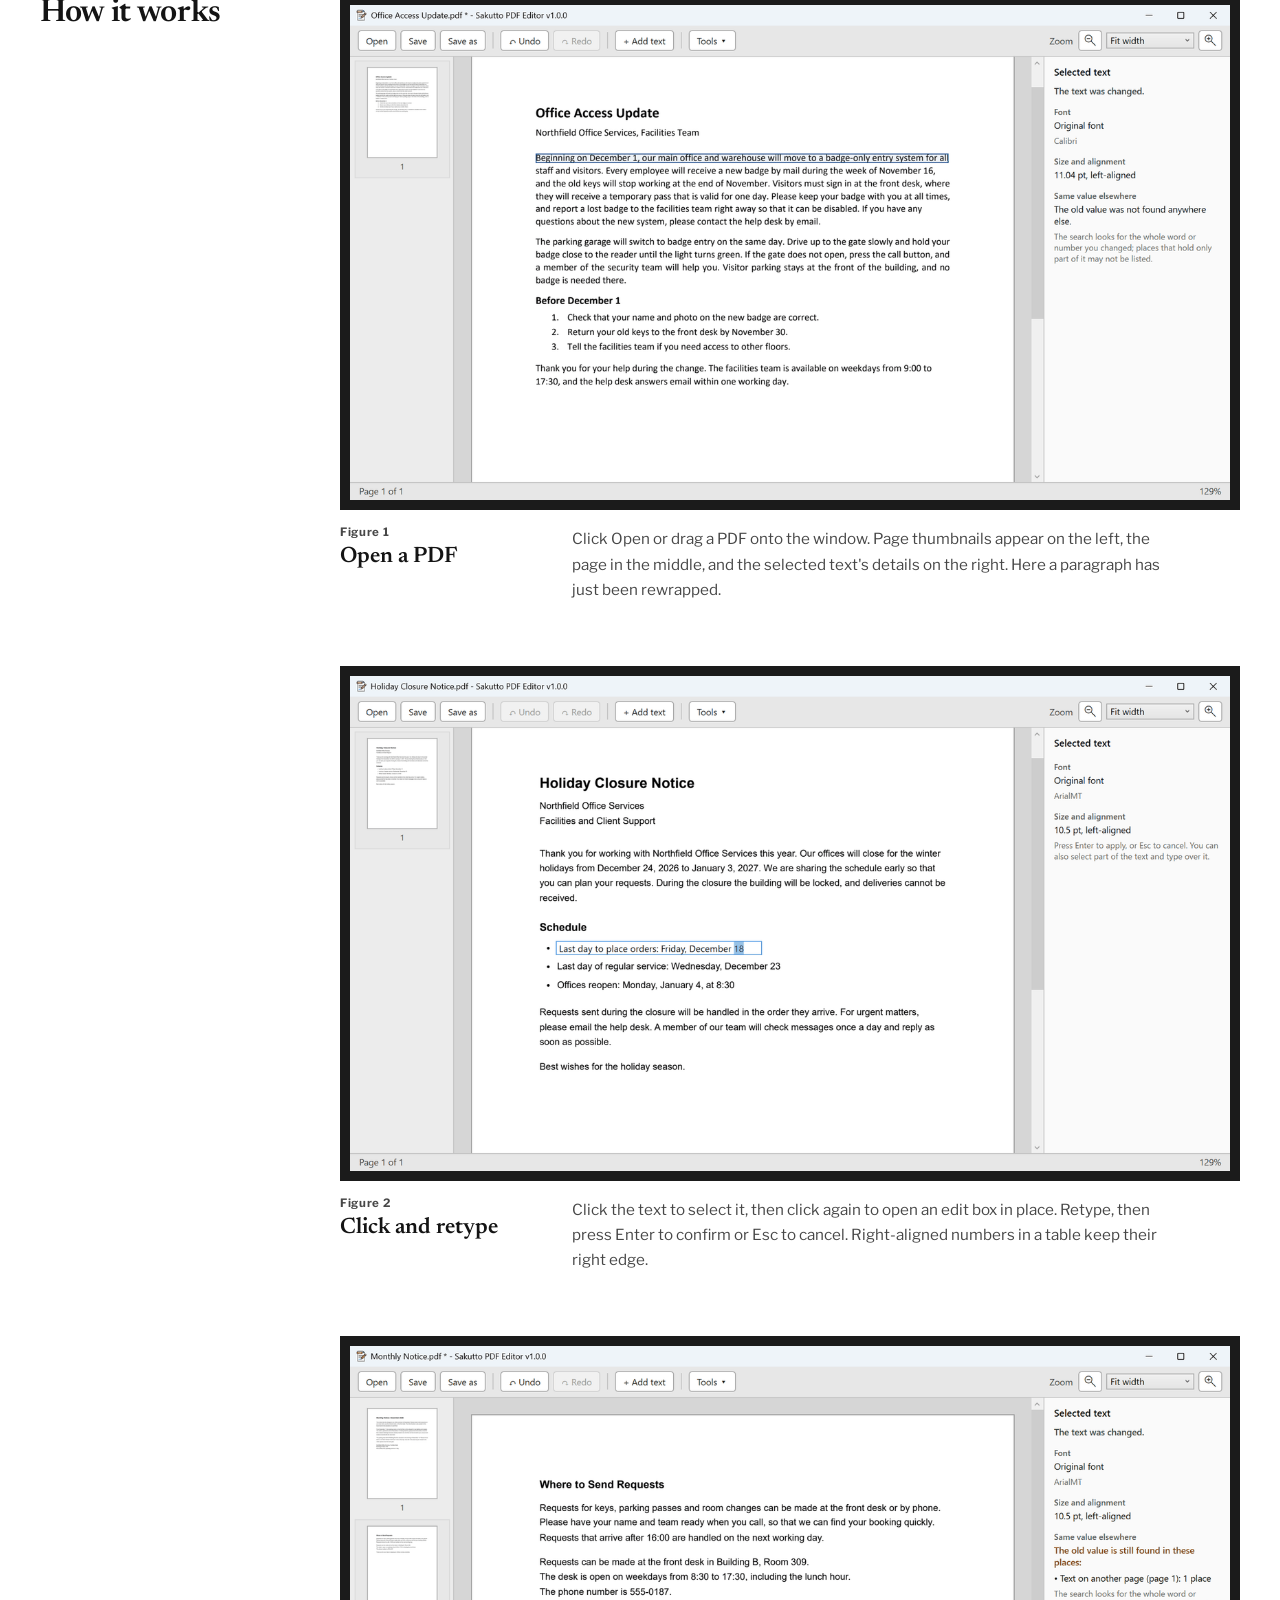
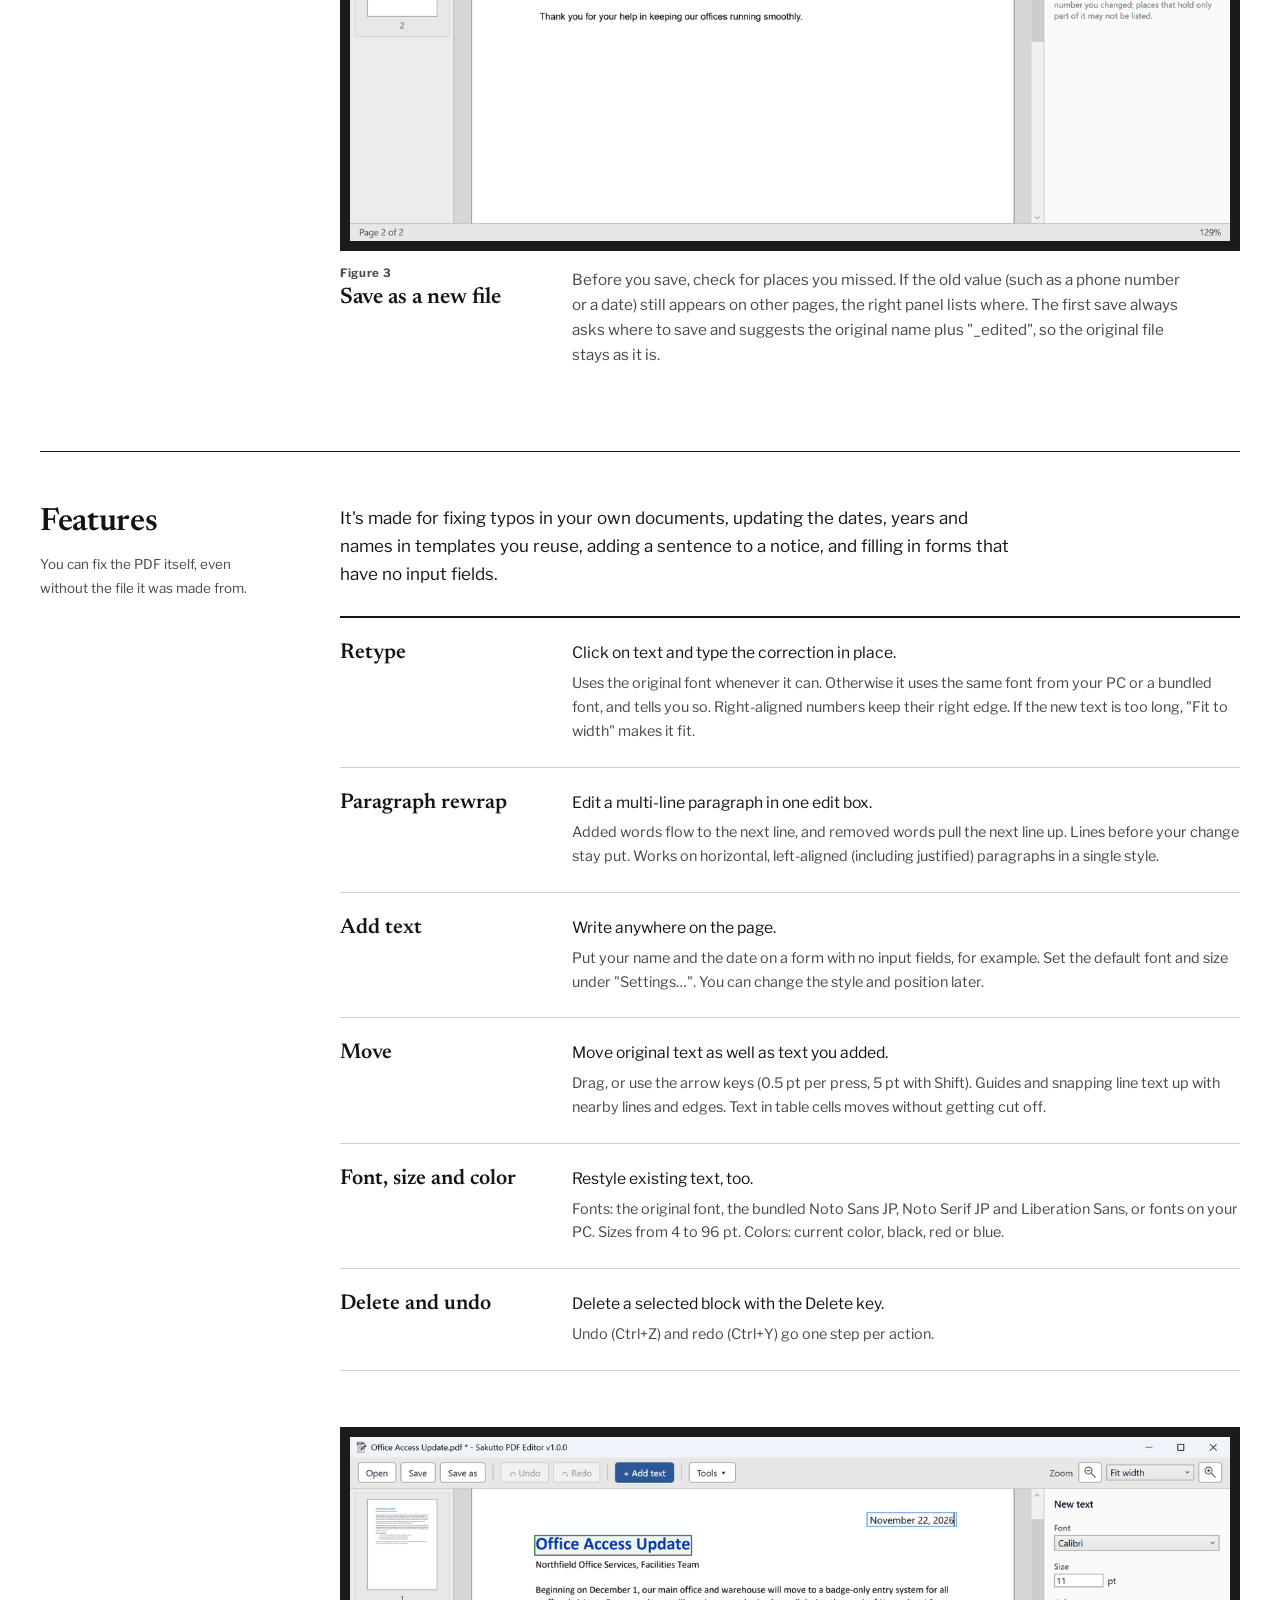
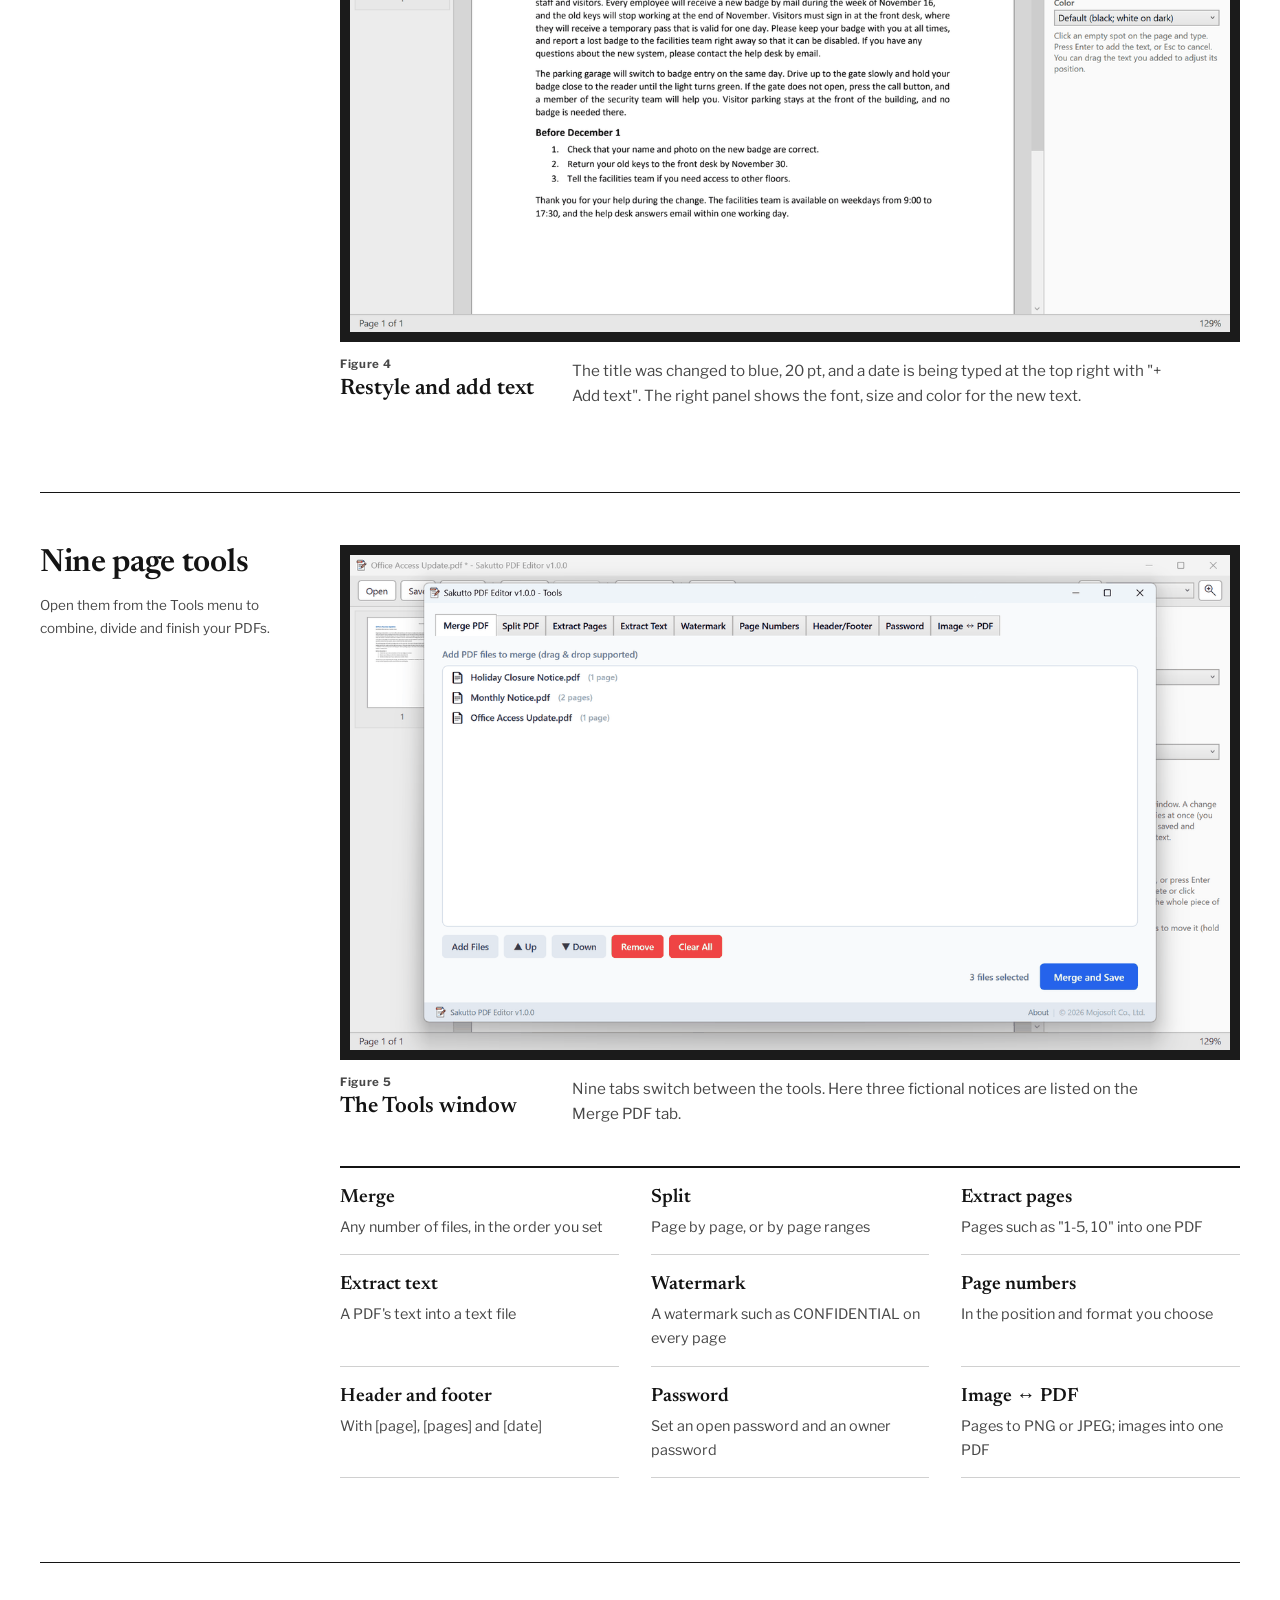
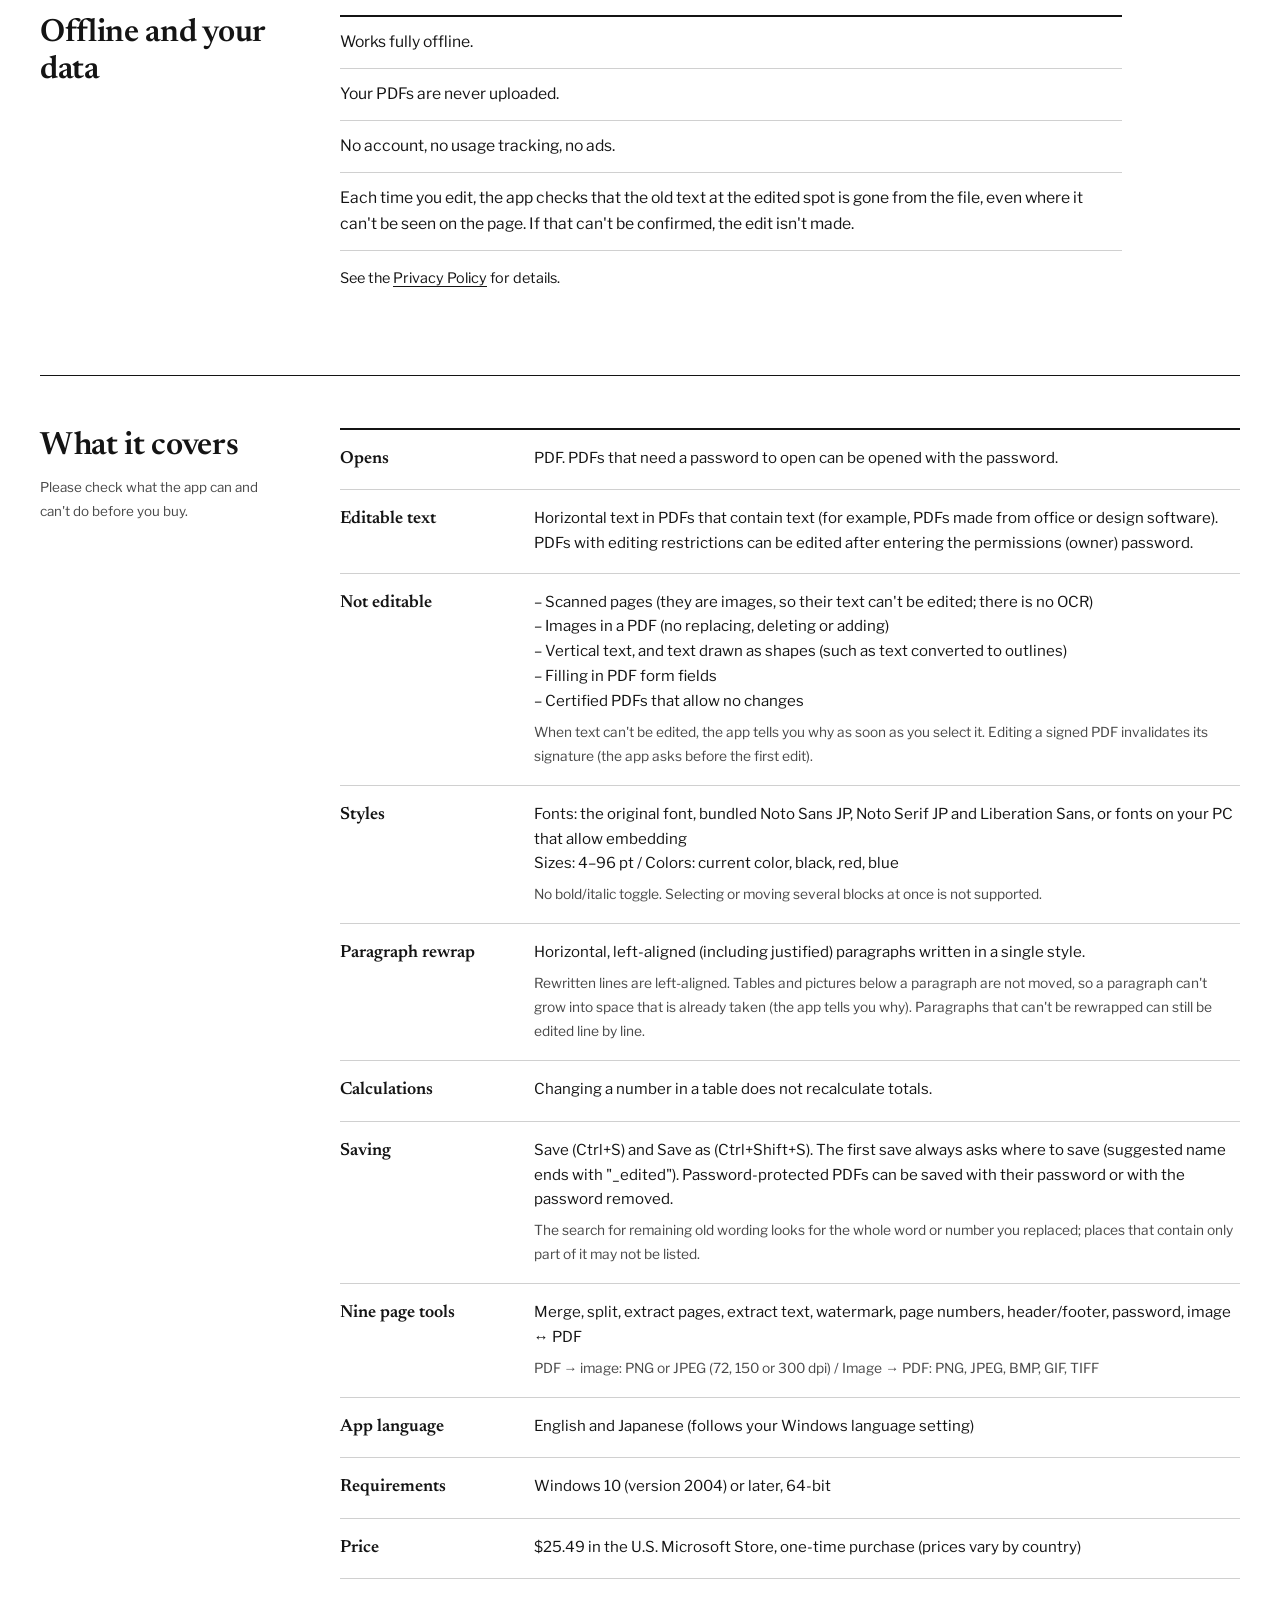
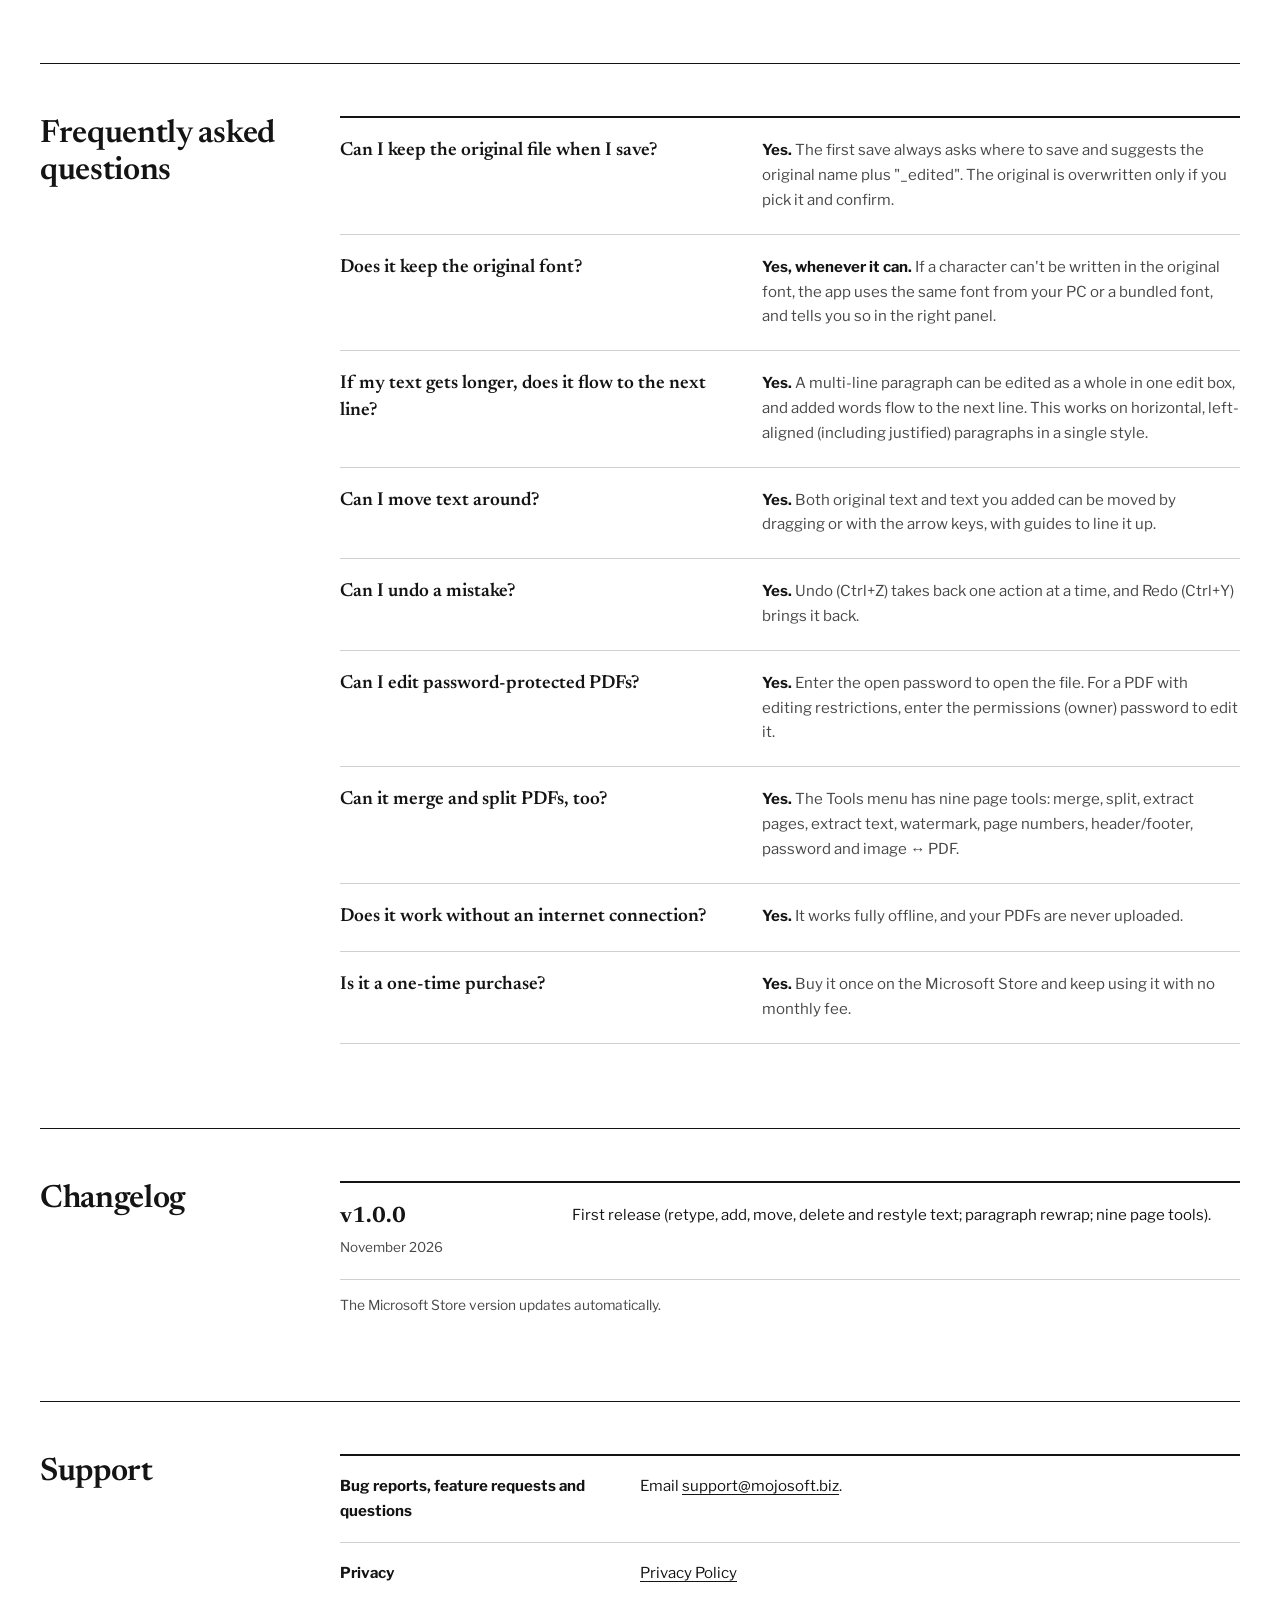
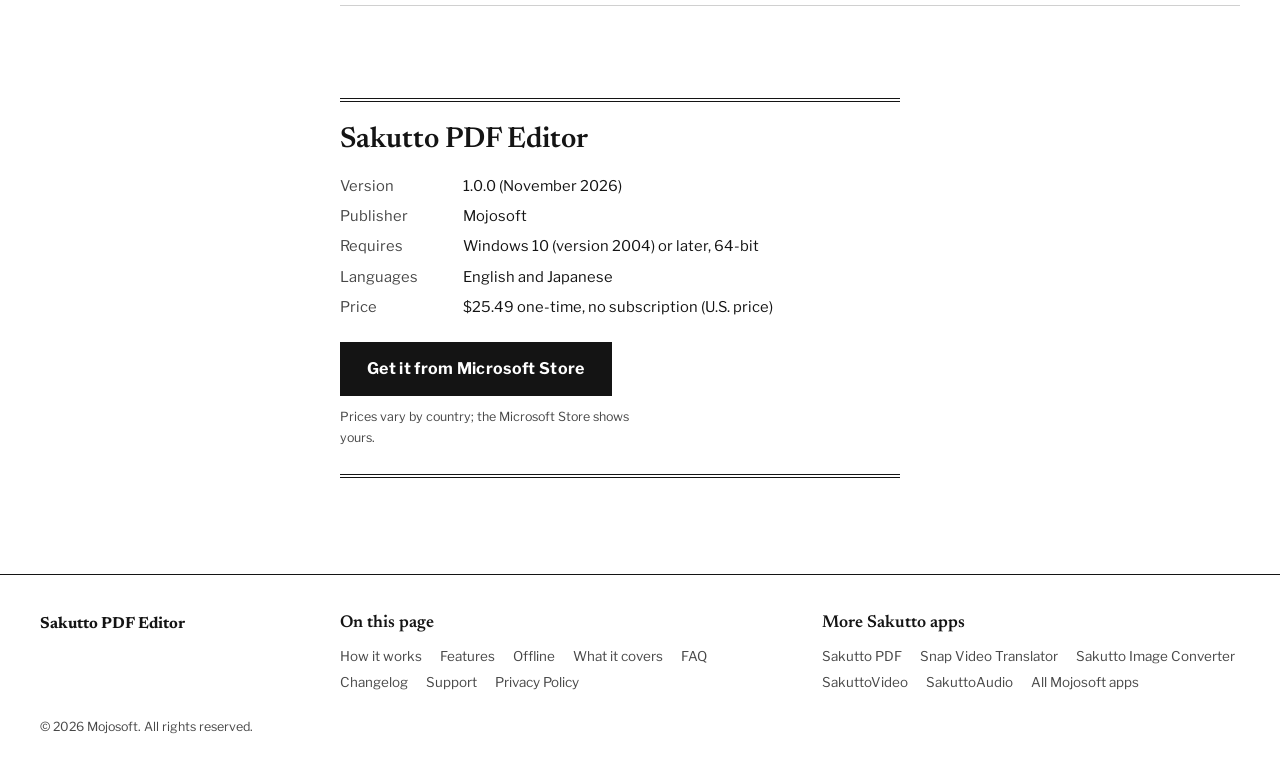
==== commit 2dbc4881: "fix(lp): 画面写真を最終版の撮り直しに合わせ、alt・キャプションとアプリの名前をそろえる - ss3_ja・ss4_ja・ss6_ja・ss4_en・ss6_en を今の Store 用の写" ====
--- a/en/index.html
+++ b/en/index.html
@@ -173,15 +173,15 @@
   <div class="sec-head"><h2 id="h-how">How it works</h2></div>
   <div class="sec-body">
     <figure class="fig">
-      <div class="mat"><img src="../ss3_en.png" alt="The app window with a fictional notice, &quot;Office Access Update&quot;, open and the first line of a paragraph selected: the page thumbnail on the left, the page in the middle, and the selected text's details on the right. The paragraph has just been rewrapped, and the right panel says the text was changed (Calibri, 11.04 pt, left-aligned)" width="1280" height="720"></div>
-      <figcaption class="figcap"><h3><small>Figure 1</small>Open a PDF</h3><p>Click Open or drag a PDF onto the window. Page thumbnails appear on the left, the page in the middle, and the selected text's details on the right.</p></figcaption>
-    </figure>
-    <figure class="fig">
-      <div class="mat"><img src="../ss1_en.png" alt="A one-line edit box opened in place on a list item of a fictional notice, &quot;Holiday Closure Notice&quot;, with the date being retyped from December 11 to December 18. The right panel shows the original font, ArialMT, and 10.5 pt, left-aligned" width="1280" height="720"></div>
+      <div class="mat"><img src="../ss3_en.png" alt="The app window with a fictional notice, &quot;Office Access Update&quot;, open and the first line of a paragraph selected: the page thumbnail on the left, the page in the middle, and the selected text's details on the right. The paragraph has just been rewrapped, and the right panel says the text was changed (Calibri, 11.04 pt, left-aligned)" width="1280" height="720" loading="lazy" decoding="async"></div>
+      <figcaption class="figcap"><h3><small>Figure 1</small>Open a PDF</h3><p>Click Open or drag a PDF onto the window. Page thumbnails appear on the left, the page in the middle, and the selected text's details on the right. Here a paragraph has just been rewrapped.</p></figcaption>
+    </figure>
+    <figure class="fig">
+      <div class="mat"><img src="../ss1_en.png" alt="A one-line edit box opened in place on a list item of a fictional notice, &quot;Holiday Closure Notice&quot;, with the date being retyped to December 18. The right panel shows the original font, ArialMT, and 10.5 pt, left-aligned" width="1280" height="720" loading="lazy" decoding="async"></div>
       <figcaption class="figcap"><h3><small>Figure 2</small>Click and retype</h3><p>Click the text to select it, then click again to open an edit box in place. Retype, then press Enter to confirm or Esc to cancel. Right-aligned numbers in a table keep their right edge.</p></figcaption>
     </figure>
     <figure class="fig">
-      <div class="mat"><img src="../ss5_en.png" alt="After a phone number on page 2 of a fictional notice, &quot;Monthly Notice&quot;, was retyped from 555-0142 to 555-0187, the right panel says the old value is still found in one place: text on another page (page 1)" width="1280" height="720"></div>
+      <div class="mat"><img src="../ss5_en.png" alt="After a phone number on page 2 of a fictional notice, &quot;Monthly Notice&quot;, was retyped to 555-0187, the right panel says the old value is still found in one place: text on another page (page 1)" width="1280" height="720" loading="lazy" decoding="async"></div>
       <figcaption class="figcap"><h3><small>Figure 3</small>Save as a new file</h3><p>Before you save, check for places you missed. If the old value (such as a phone number or a date) still appears on other pages, the right panel lists where. The first save always asks where to save and suggests the original name plus "_edited", so the original file stays as it is.</p></figcaption>
     </figure>
   </div>
@@ -196,11 +196,11 @@
       <div><dt>Paragraph rewrap</dt><dd><p>Edit a multi-line paragraph in one edit box.</p><p>Added words flow to the next line, and removed words pull the next line up. Lines before your change stay put. Works on horizontal, left-aligned (including justified) paragraphs in a single style.</p></dd></div>
       <div><dt>Add text</dt><dd><p>Write anywhere on the page.</p><p>Put your name and the date on a form with no input fields, for example. Set the default font and size under "Settings…". You can change the style and position later.</p></dd></div>
       <div><dt>Move</dt><dd><p>Move original text as well as text you added.</p><p>Drag, or use the arrow keys (0.5 pt per press, 5 pt with Shift). Guides and snapping line text up with nearby lines and edges. Text in table cells moves without getting cut off.</p></dd></div>
-      <div><dt>Font, size and color</dt><dd><p>Restyle existing text, too.</p><p>Fonts: the original font, bundled sans-serif, serif and Latin fonts, or fonts on your PC. Sizes from 4 to 96 pt. Colors: current color, black, red or blue.</p></dd></div>
+      <div><dt>Font, size and color</dt><dd><p>Restyle existing text, too.</p><p>Fonts: the original font, the bundled Noto Sans JP, Noto Serif JP and Liberation Sans, or fonts on your PC. Sizes from 4 to 96 pt. Colors: current color, black, red or blue.</p></dd></div>
       <div><dt>Delete and undo</dt><dd><p>Delete a selected block with the Delete key.</p><p>Undo (Ctrl+Z) and redo (Ctrl+Y) go one step per action.</p></dd></div>
     </dl>
     <figure class="fig">
-      <div class="mat"><img src="../ss4_en.png" alt="A fictional notice, &quot;Office Access Update&quot;, whose title was changed to blue, 20 pt, while the date &quot;November 21, 2026&quot; is being typed at the top right of the page with &quot;+ Add text&quot;. The right panel shows the font (Calibri), size (11 pt) and color for the new text" width="1280" height="720"></div>
+      <div class="mat"><img src="../ss4_en.png" alt="A fictional notice, &quot;Office Access Update&quot;, whose title was changed to blue, 20 pt, while the date &quot;November 22, 2026&quot; is being typed at the top right of the page with &quot;+ Add text&quot;. The right panel shows the font (Calibri), size (11 pt) and color for the new text" width="1280" height="720" loading="lazy" decoding="async"></div>
       <figcaption class="figcap"><h3><small>Figure 4</small>Restyle and add text</h3><p>The title was changed to blue, 20 pt, and a date is being typed at the top right with "+ Add text". The right panel shows the font, size and color for the new text.</p></figcaption>
     </figure>
   </div>
@@ -210,8 +210,8 @@
   <div class="sec-head"><h2 id="h-tools">Nine page tools</h2><p>Open them from the Tools menu to combine, divide and finish your PDFs.</p></div>
   <div class="sec-body">
     <figure class="fig">
-      <div class="mat"><img src="../ss6_en.png" alt="The Tools window with nine tabs: Merge PDF, Split PDF, Extract Pages, Text Extract, Watermark, Page Numbers, Header/Footer, Password and Image ↔ PDF. Three fictional notices are listed on the Merge PDF tab: Holiday Closure Notice (1 page), Monthly Notice (2 pages) and Office Access Update (1 page)" width="1280" height="720"></div>
-      <figcaption class="figcap"><h3><small>Figure 5</small>The Tools window</h3><p>Nine tabs switch between the tools. Here three fictional notices are listed on the Merge tab.</p></figcaption>
+      <div class="mat"><img src="../ss6_en.png" alt="The Tools window with nine tabs: Merge PDF, Split PDF, Extract Pages, Extract Text, Watermark, Page Numbers, Header/Footer, Password and Image ↔ PDF. Three fictional notices are listed on the Merge PDF tab: Holiday Closure Notice (1 page), Monthly Notice (2 pages) and Office Access Update (1 page)" width="1280" height="720" loading="lazy" decoding="async"></div>
+      <figcaption class="figcap"><h3><small>Figure 5</small>The Tools window</h3><p>Nine tabs switch between the tools. Here three fictional notices are listed on the Merge PDF tab.</p></figcaption>
     </figure>
     <ul class="tools">
       <li><b>Merge</b>Any number of files, in the order you set</li>
@@ -245,7 +245,7 @@
   <div class="sec-body">
     <table class="spec">
       <tr><th scope="row">Opens</th><td>PDF. PDFs that need a password to open can be opened with the password.</td></tr>
-      <tr><th scope="row">Editable text</th><td>Horizontal text in PDFs that contain text (for example, PDFs made from office or design software). PDFs with editing restrictions can be edited after entering the owner (permissions) password.</td></tr>
+      <tr><th scope="row">Editable text</th><td>Horizontal text in PDFs that contain text (for example, PDFs made from office or design software). PDFs with editing restrictions can be edited after entering the permissions (owner) password.</td></tr>
       <tr><th scope="row">Not editable</th><td><ul><li>Scanned pages (they are images, so their text can't be edited; there is no OCR)</li><li>Images in a PDF (no replacing, deleting or adding)</li><li>Vertical text, and text drawn as shapes (such as text converted to outlines)</li><li>Filling in PDF form fields</li><li>Certified PDFs that allow no changes</li></ul><small>When text can't be edited, the app tells you why as soon as you select it. Editing a signed PDF invalidates its signature (the app asks before the first edit).</small></td></tr>
       <tr><th scope="row">Styles</th><td>Fonts: the original font, bundled Noto Sans JP, Noto Serif JP and Liberation Sans, or fonts on your PC that allow embedding<br>Sizes: 4–96 pt / Colors: current color, black, red, blue<small>No bold/italic toggle. Selecting or moving several blocks at once is not supported.</small></td></tr>
       <tr><th scope="row">Paragraph rewrap</th><td>Horizontal, left-aligned (including justified) paragraphs written in a single style.<small>Rewritten lines are left-aligned. Tables and pictures below a paragraph are not moved, so a paragraph can't grow into space that is already taken (the app tells you why). Paragraphs that can't be rewrapped can still be edited line by line.</small></td></tr>
@@ -268,7 +268,7 @@
       <div><dt>If my text gets longer, does it flow to the next line?</dt><dd><strong>Yes.</strong> A multi-line paragraph can be edited as a whole in one edit box, and added words flow to the next line. This works on horizontal, left-aligned (including justified) paragraphs in a single style.</dd></div>
       <div><dt>Can I move text around?</dt><dd><strong>Yes.</strong> Both original text and text you added can be moved by dragging or with the arrow keys, with guides to line it up.</dd></div>
       <div><dt>Can I undo a mistake?</dt><dd><strong>Yes.</strong> Undo (Ctrl+Z) takes back one action at a time, and Redo (Ctrl+Y) brings it back.</dd></div>
-      <div><dt>Can I edit password-protected PDFs?</dt><dd><strong>Yes.</strong> Enter the open password to open the file. For a PDF with editing restrictions, enter the owner (permissions) password to edit it.</dd></div>
+      <div><dt>Can I edit password-protected PDFs?</dt><dd><strong>Yes.</strong> Enter the open password to open the file. For a PDF with editing restrictions, enter the permissions (owner) password to edit it.</dd></div>
       <div><dt>Can it merge and split PDFs, too?</dt><dd><strong>Yes.</strong> The Tools menu has nine page tools: merge, split, extract pages, extract text, watermark, page numbers, header/footer, password and image ↔ PDF.</dd></div>
       <div><dt>Does it work without an internet connection?</dt><dd><strong>Yes.</strong> It works fully offline, and your PDFs are never uploaded.</dd></div>
       <div><dt>Is it a one-time purchase?</dt><dd><strong>Yes.</strong> Buy it once on the Microsoft Store and keep using it with no monthly fee.</dd></div>
--- a/style.css
+++ b/style.css
@@ -128,7 +128,6 @@
 html[lang="en"] .figcap h3{font-weight:600;font-size:1.4rem;line-height:1.2}
 .figcap h3 small{display:block;font-family:var(--sans);font-weight:700;font-size:.72rem;color:var(--ink-2);letter-spacing:.06em;margin-bottom:4px}
 .figcap p{font-size:.95rem;color:var(--ink-2);max-width:40em}
-.screen-note{font-size:.86rem;color:var(--ink-2);margin-bottom:24px;max-width:40em}
 
 /* features: a glossary, not cards */
 .gloss{border-top:2px solid var(--ink)}
